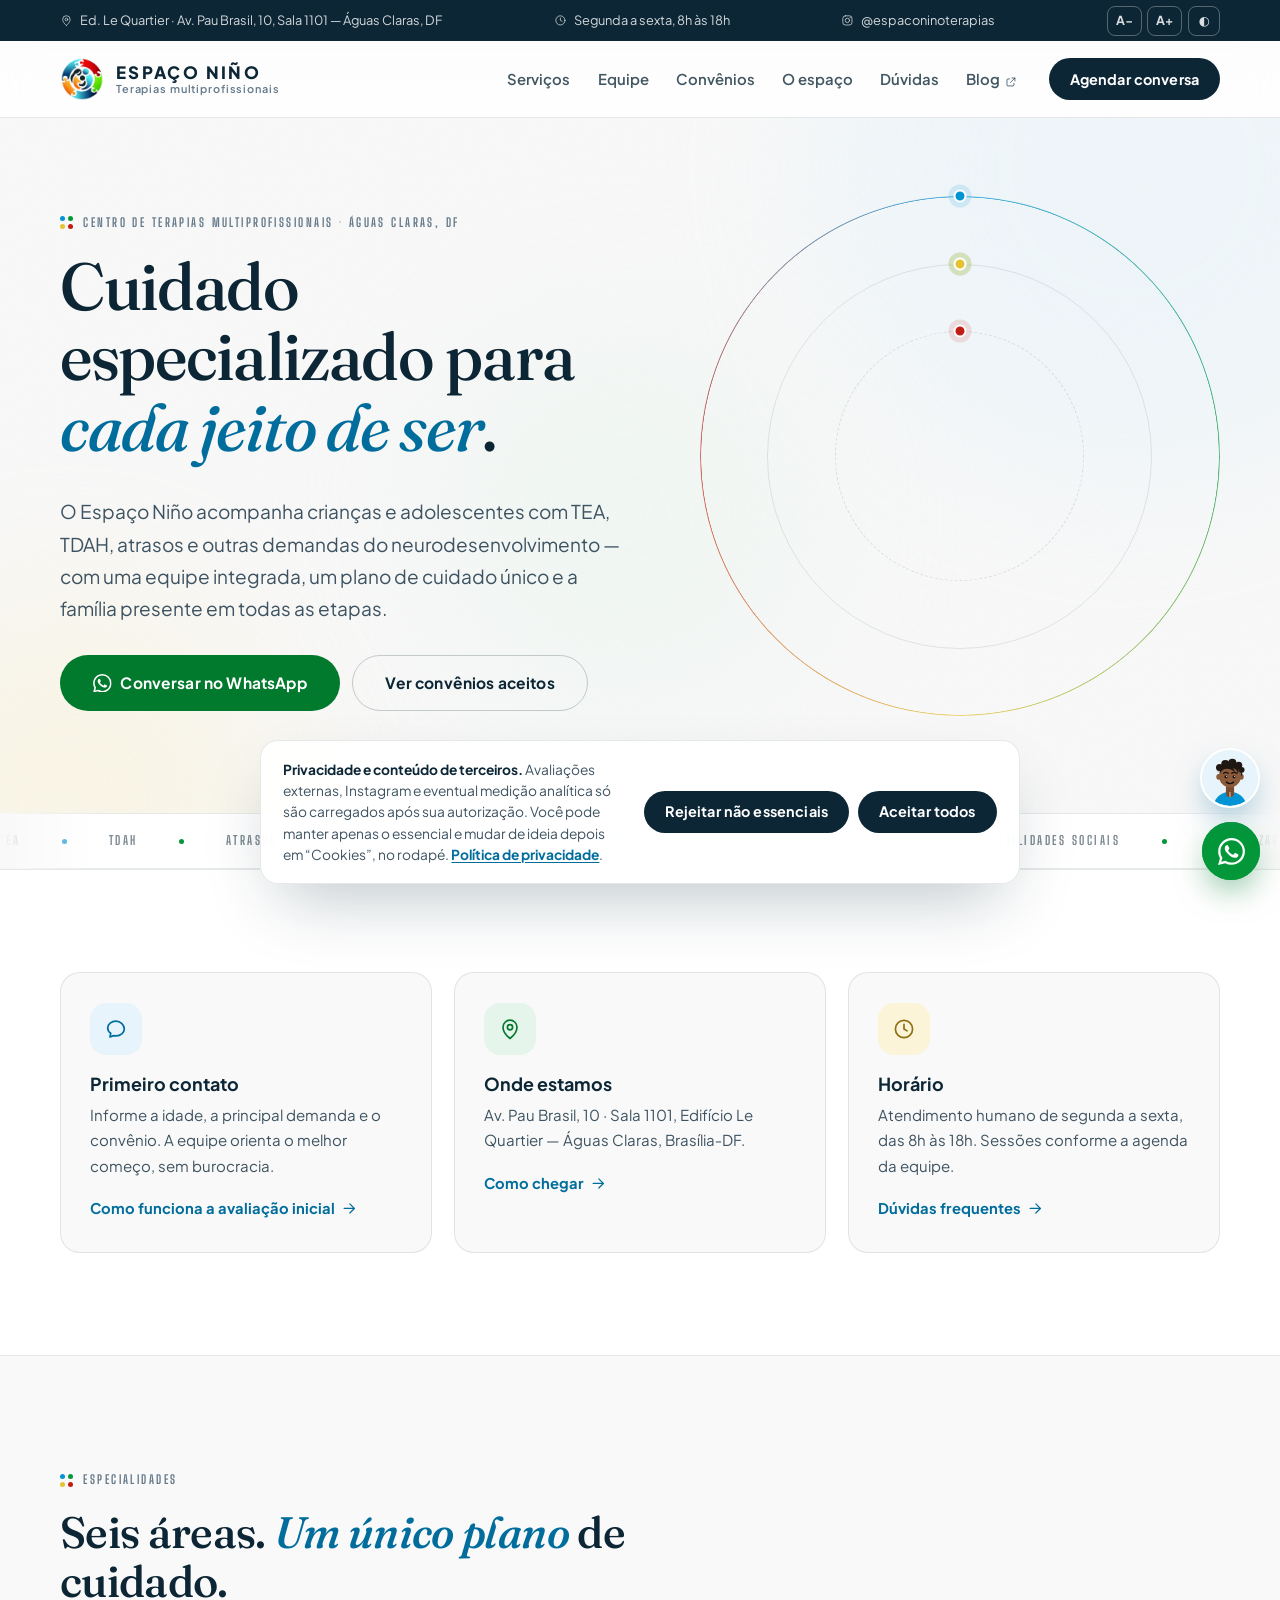
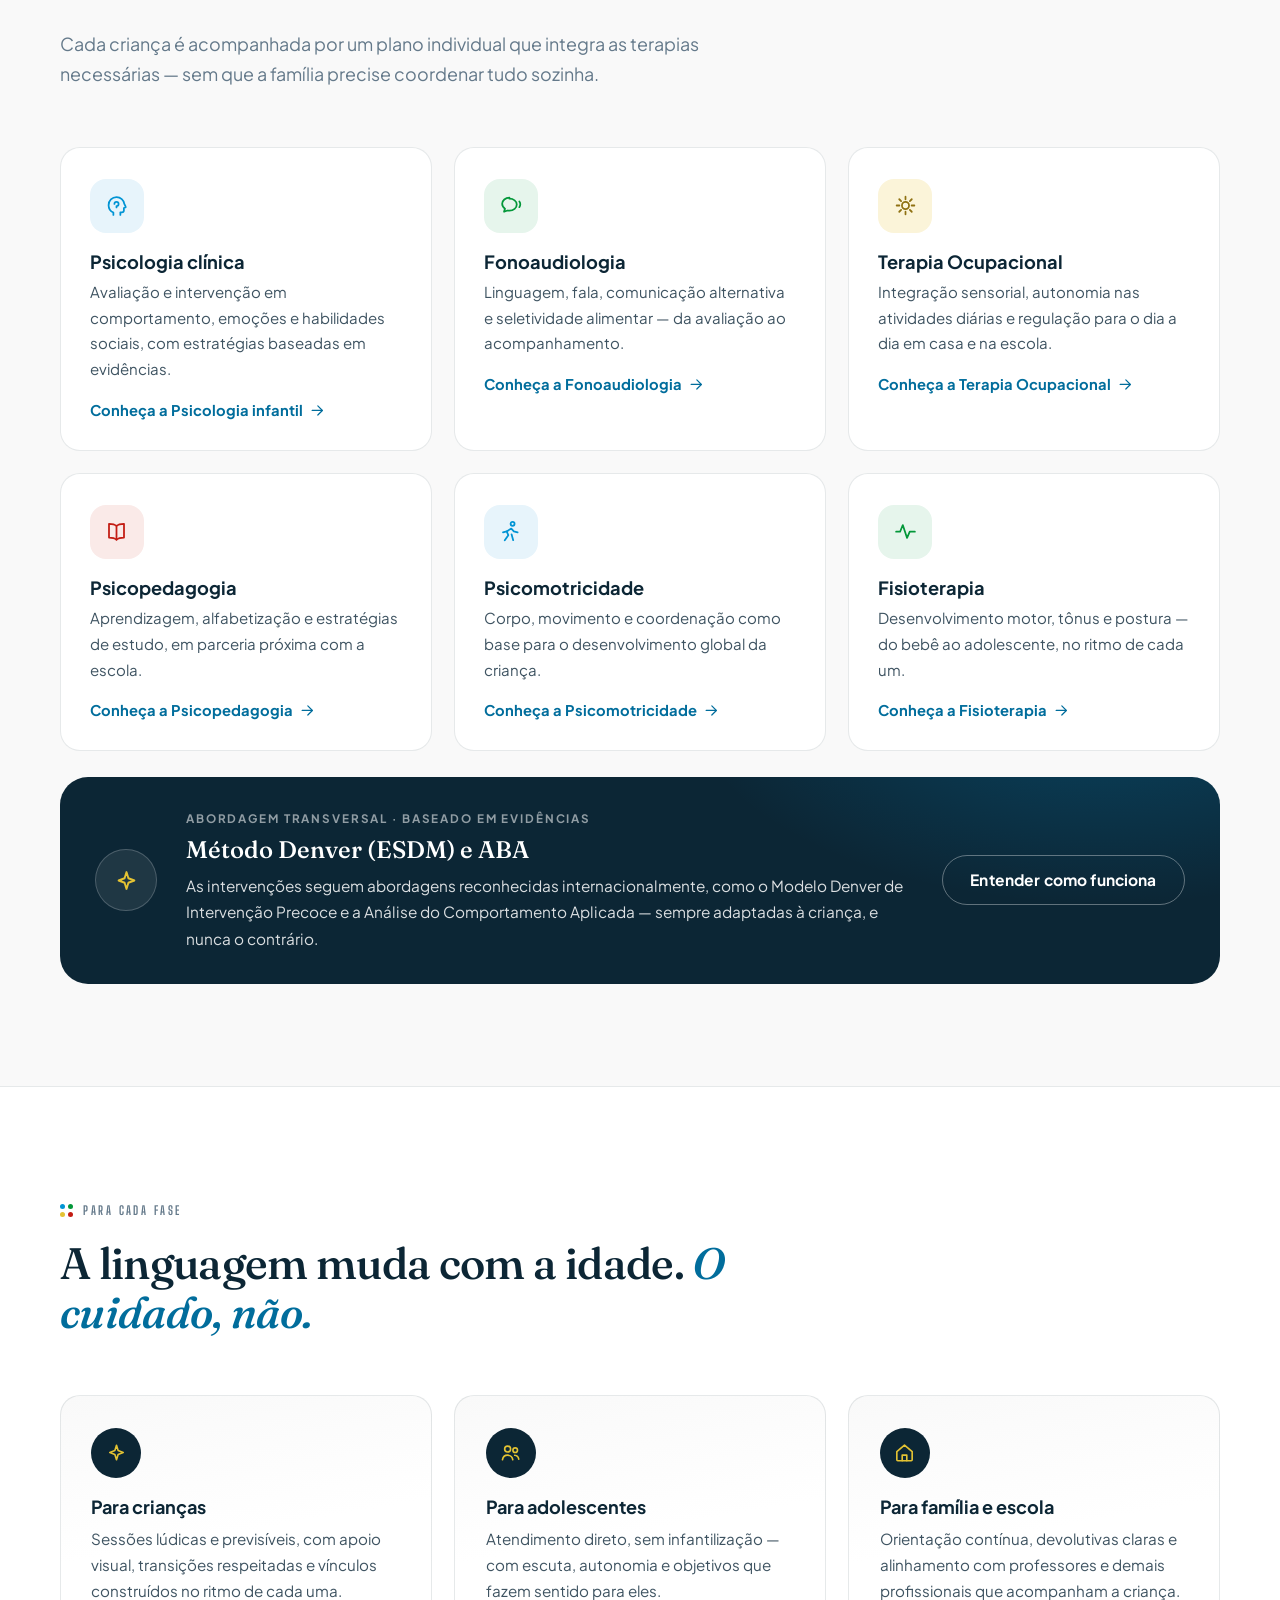
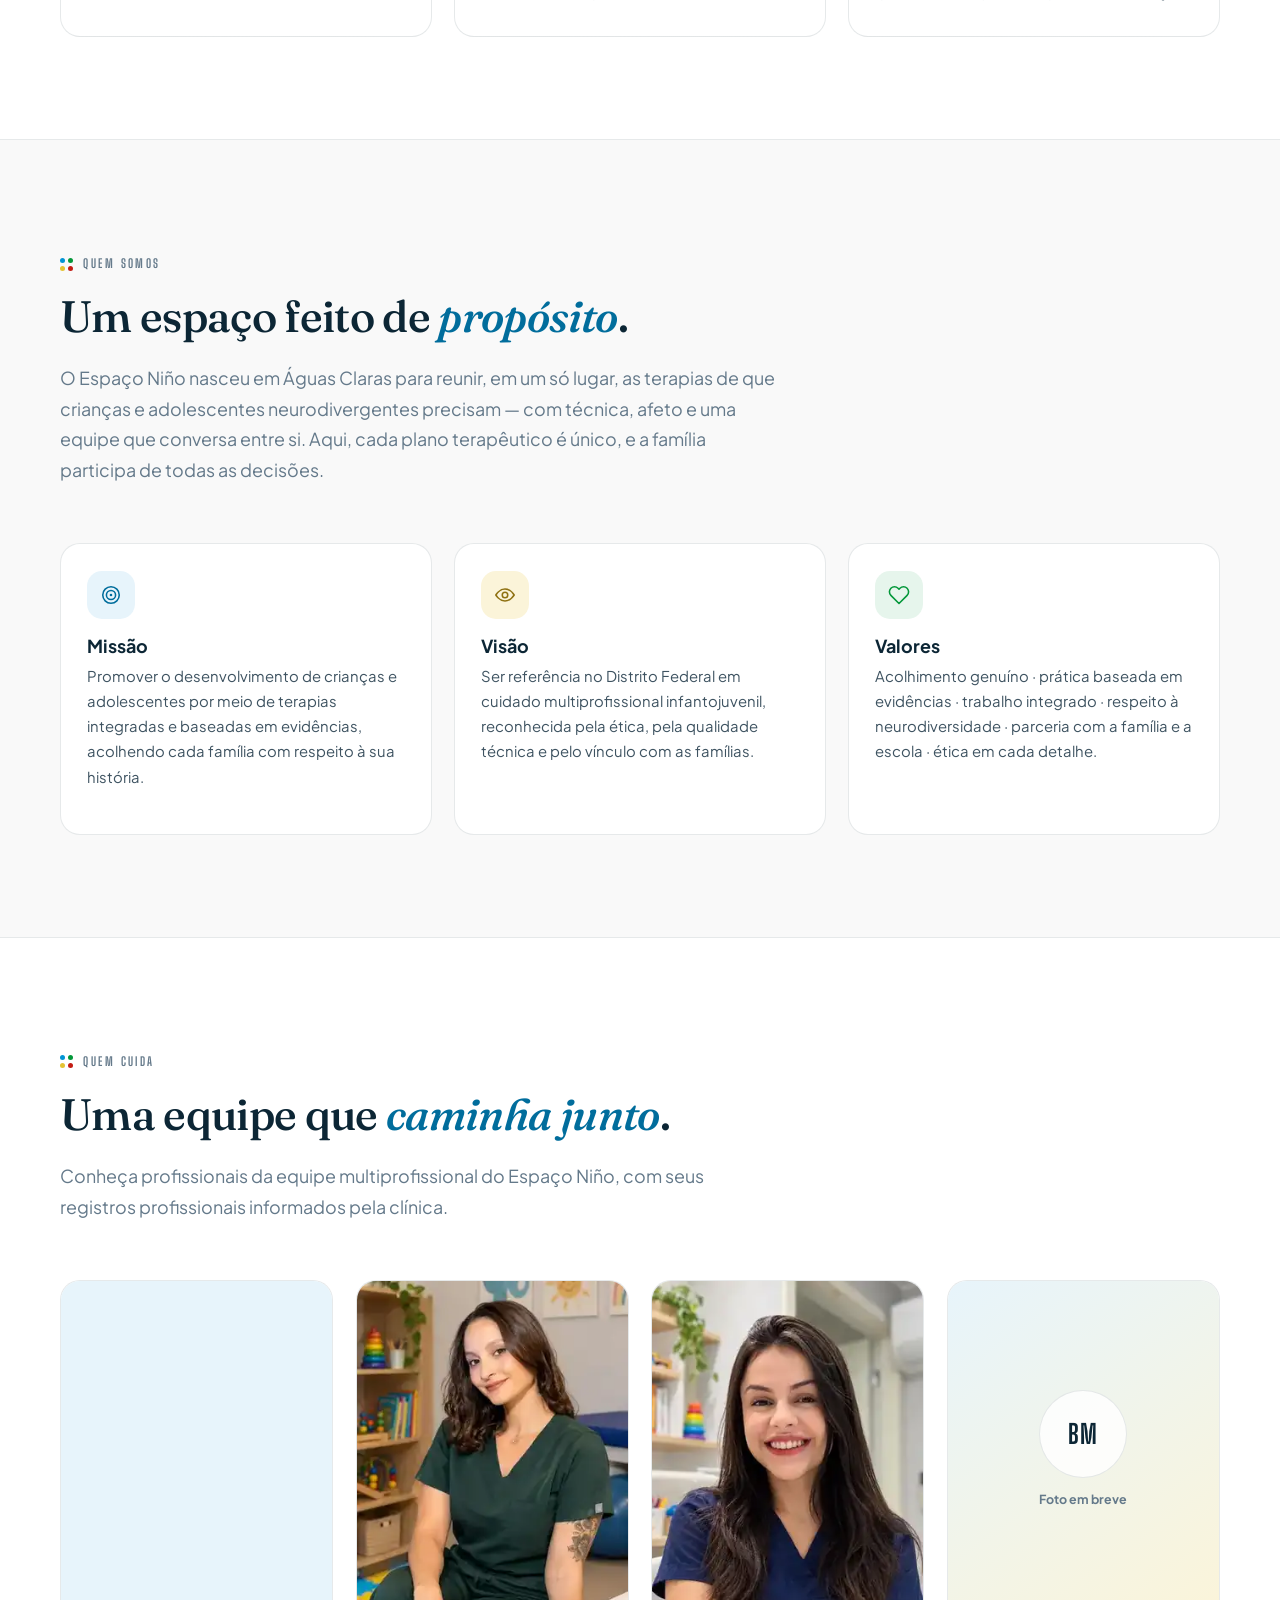
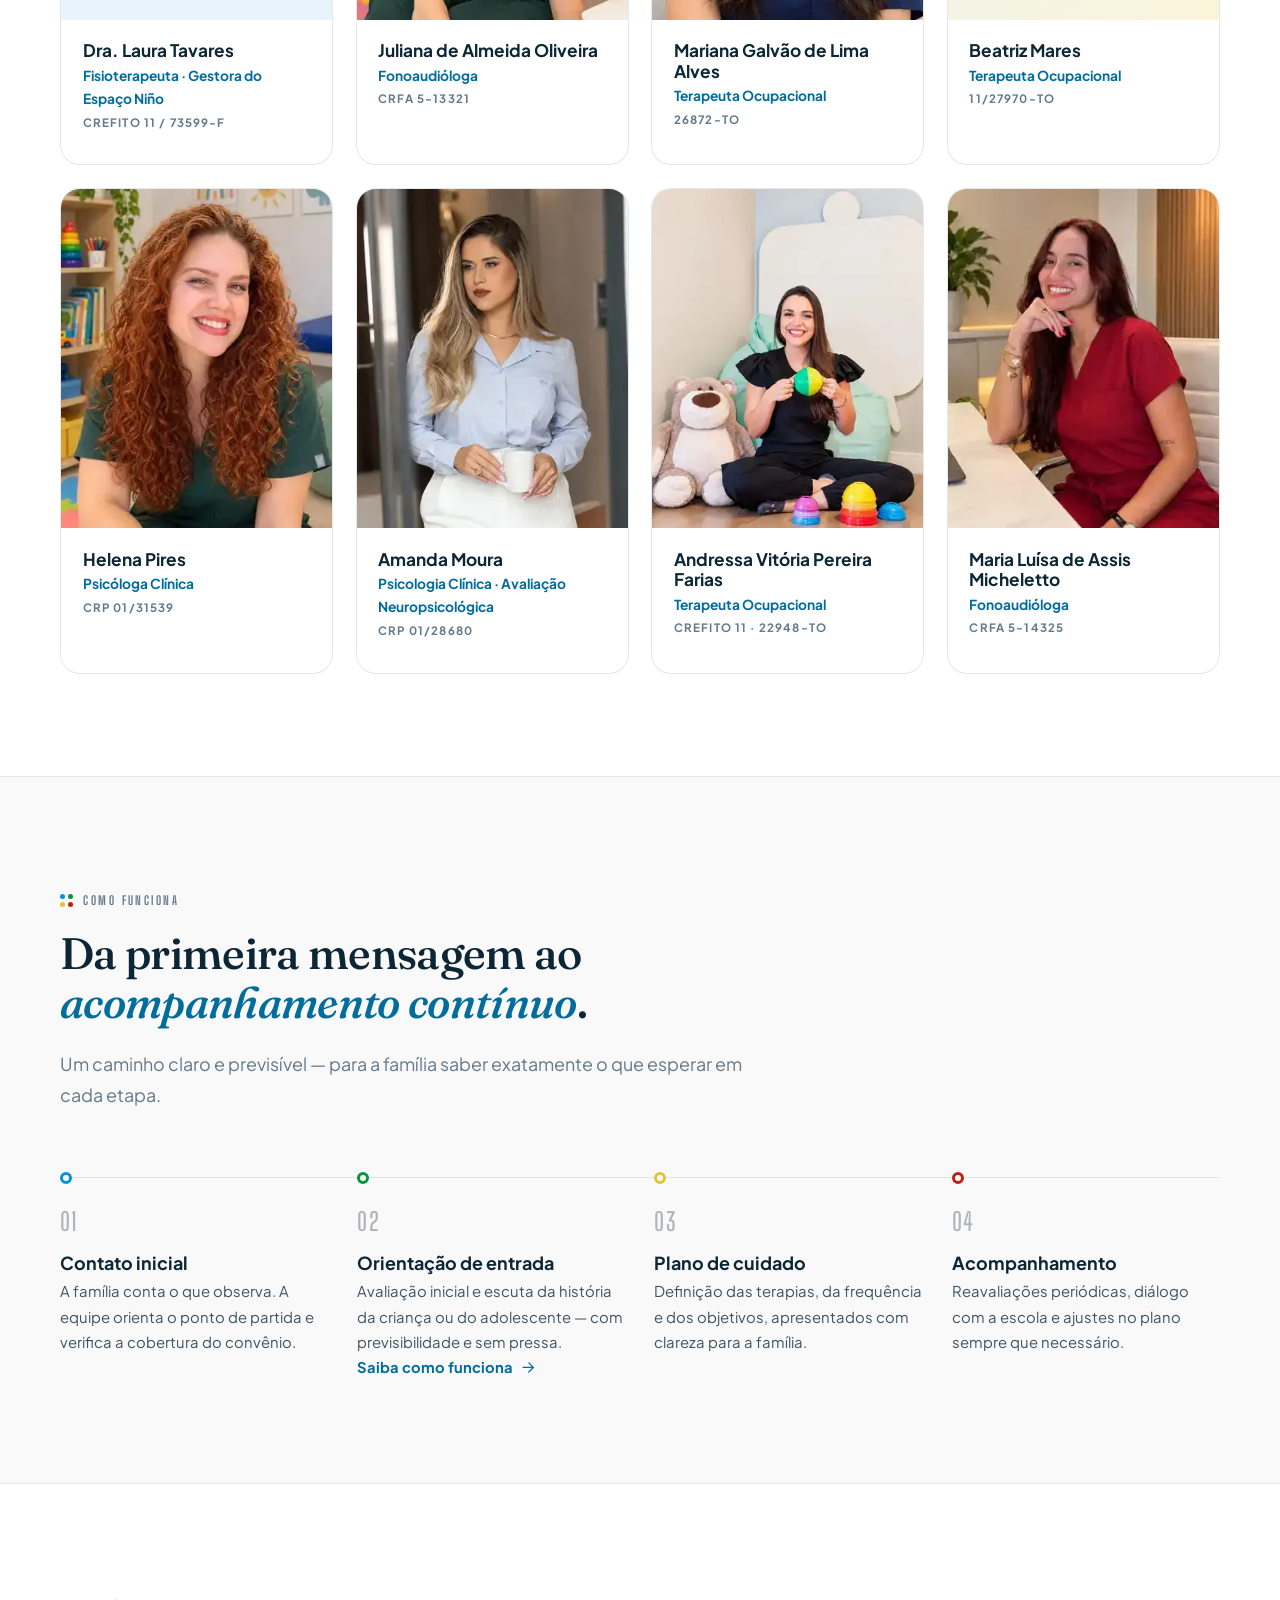
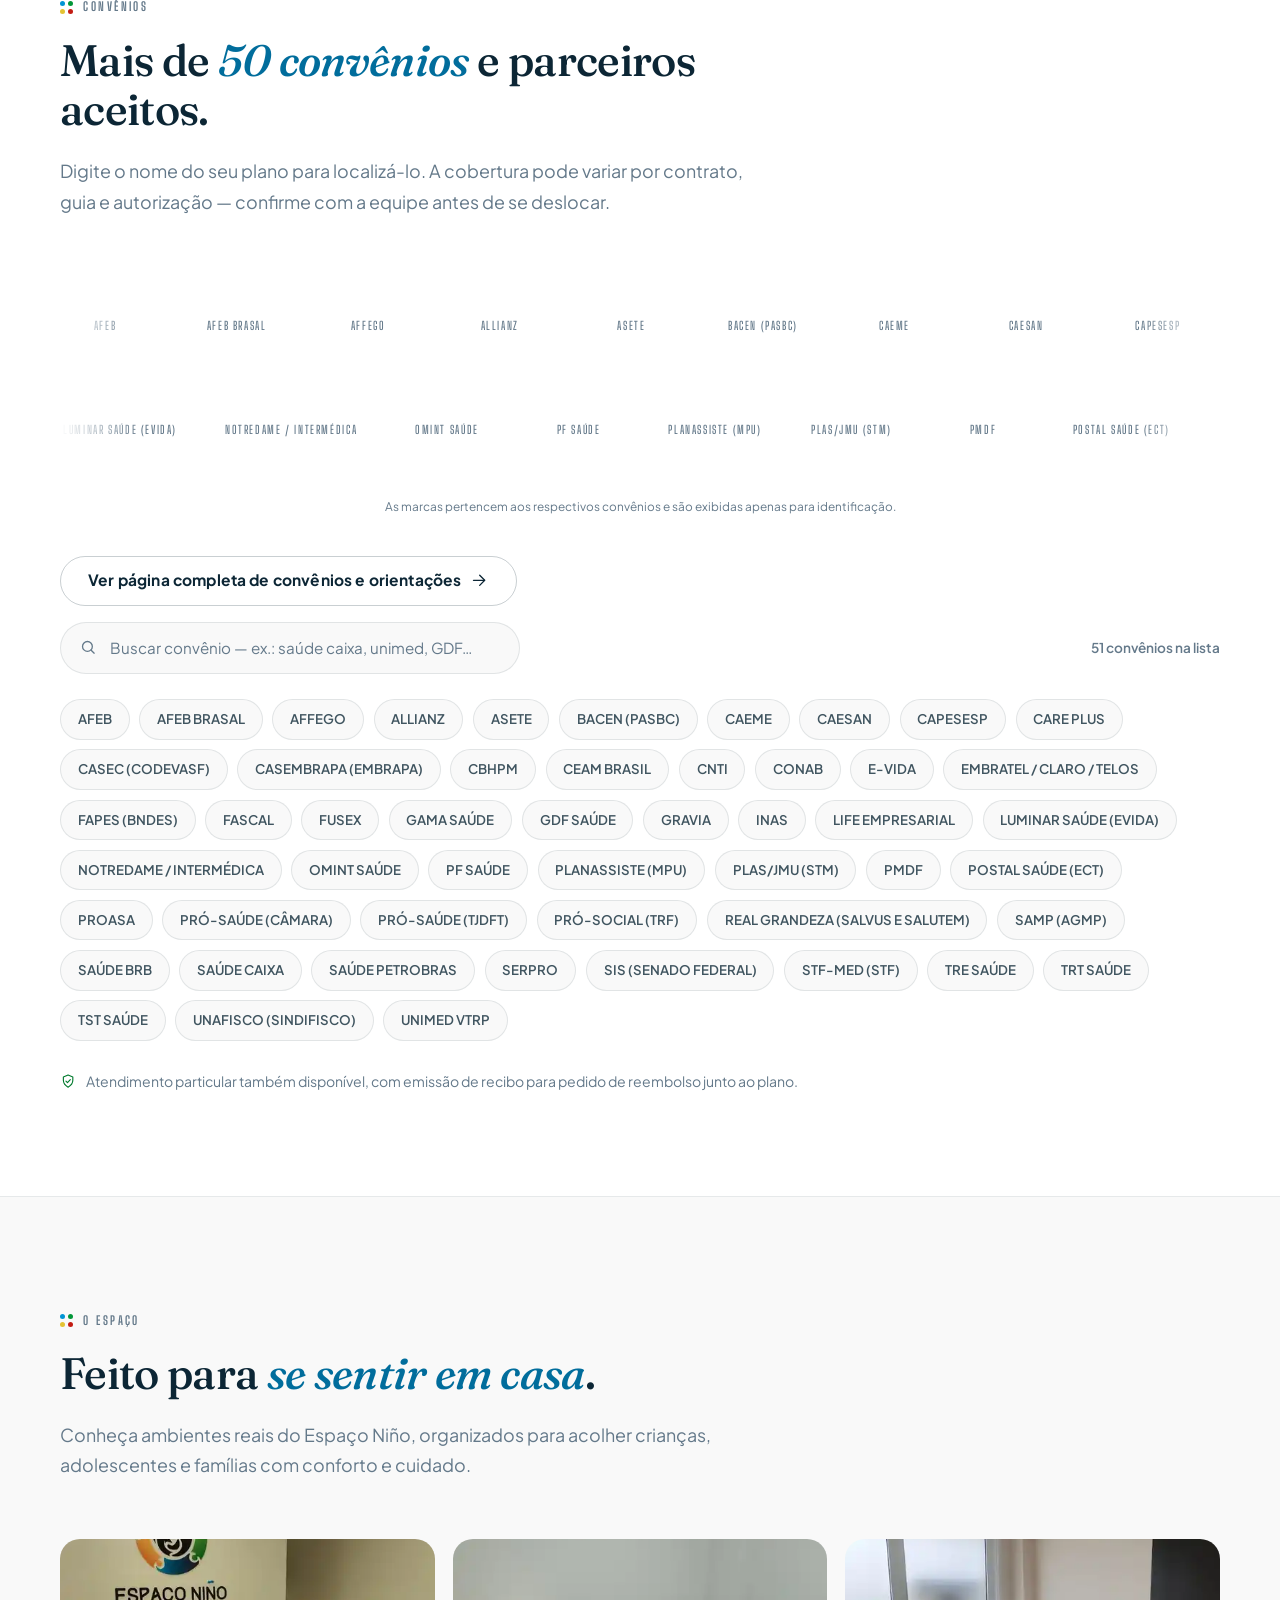
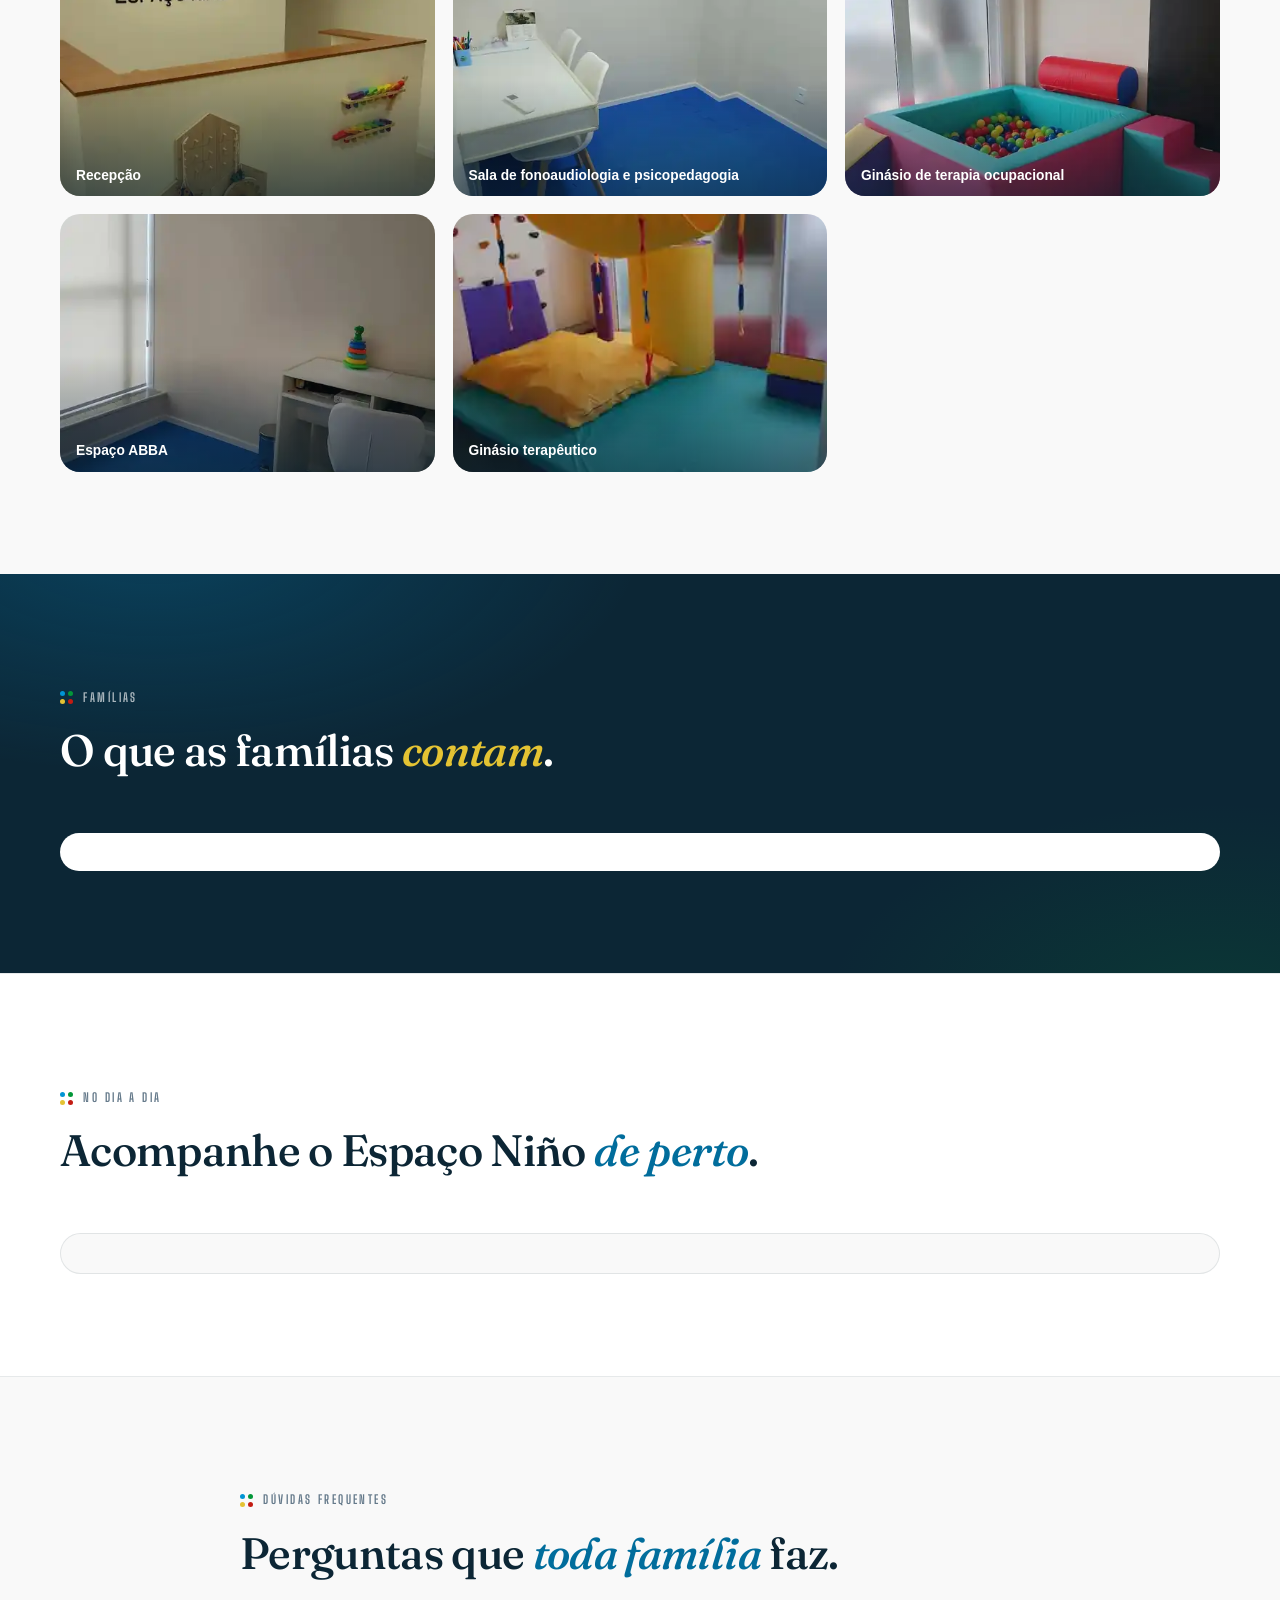
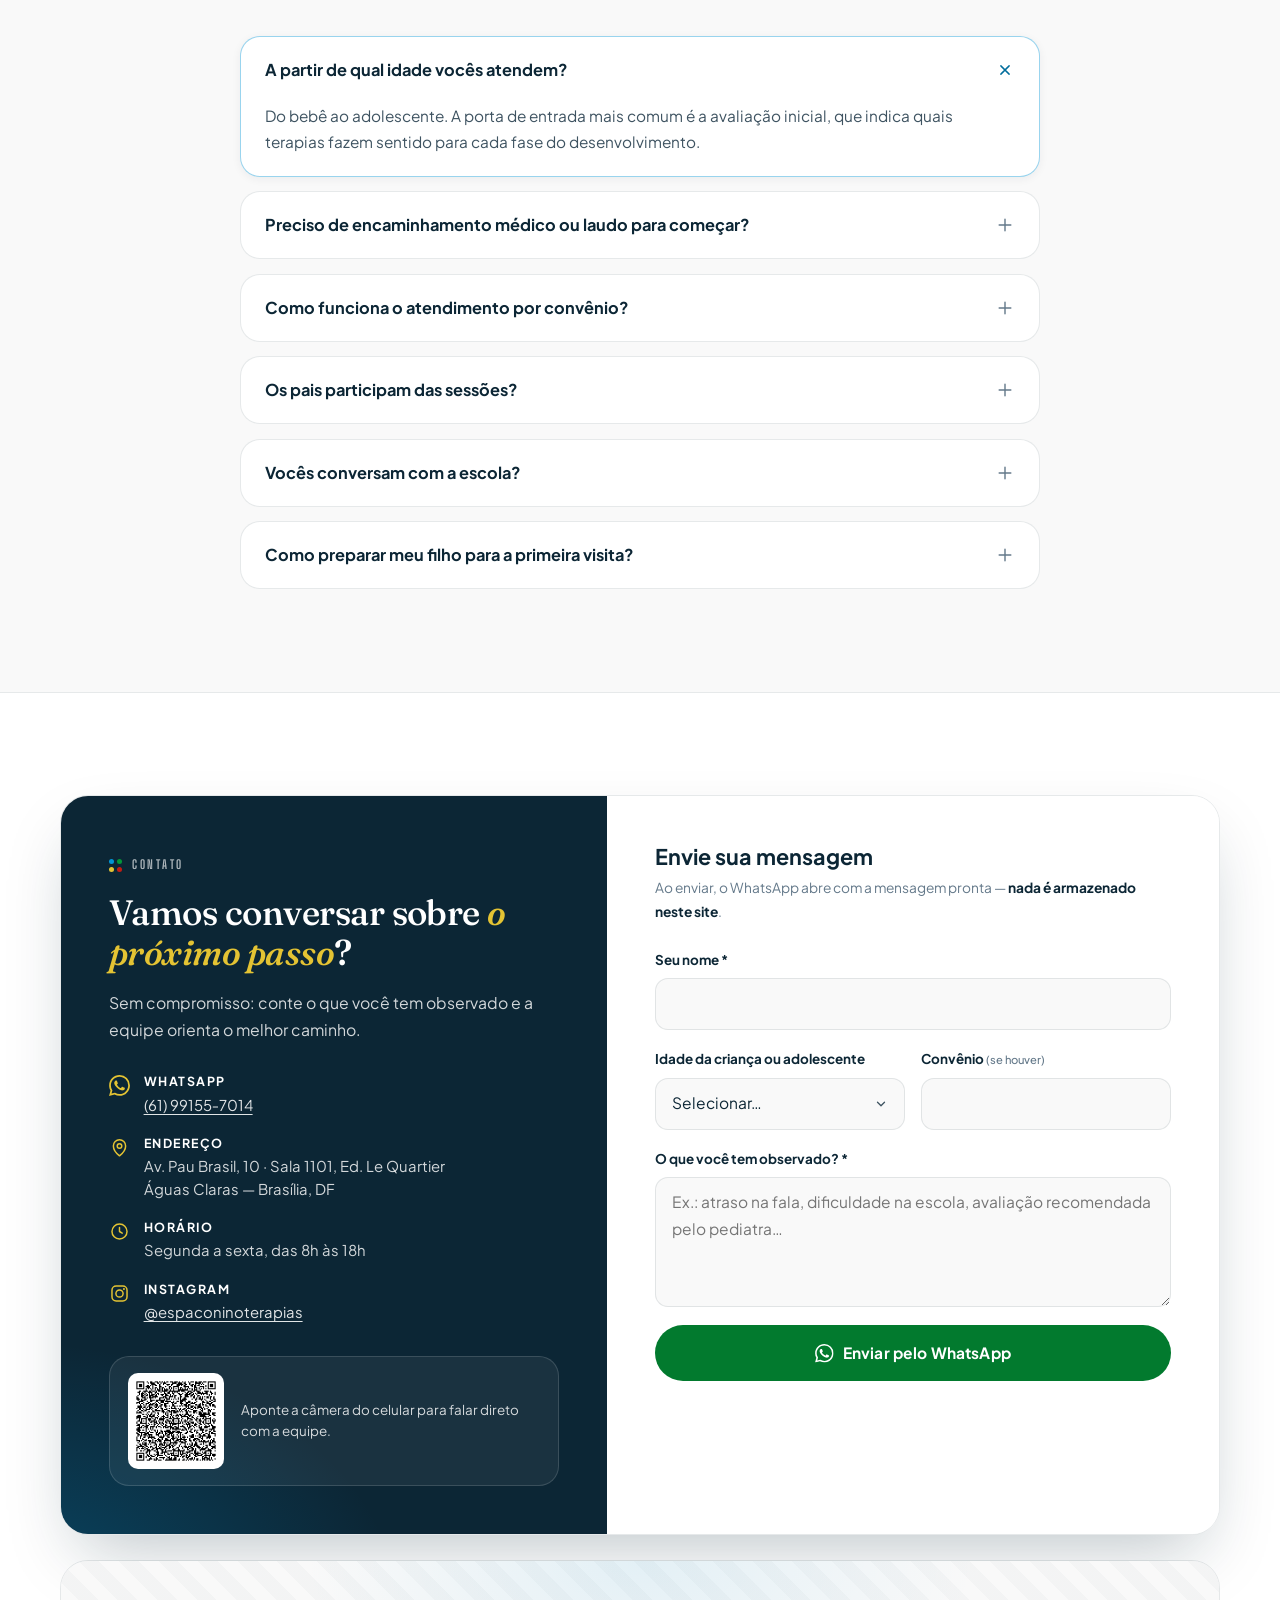
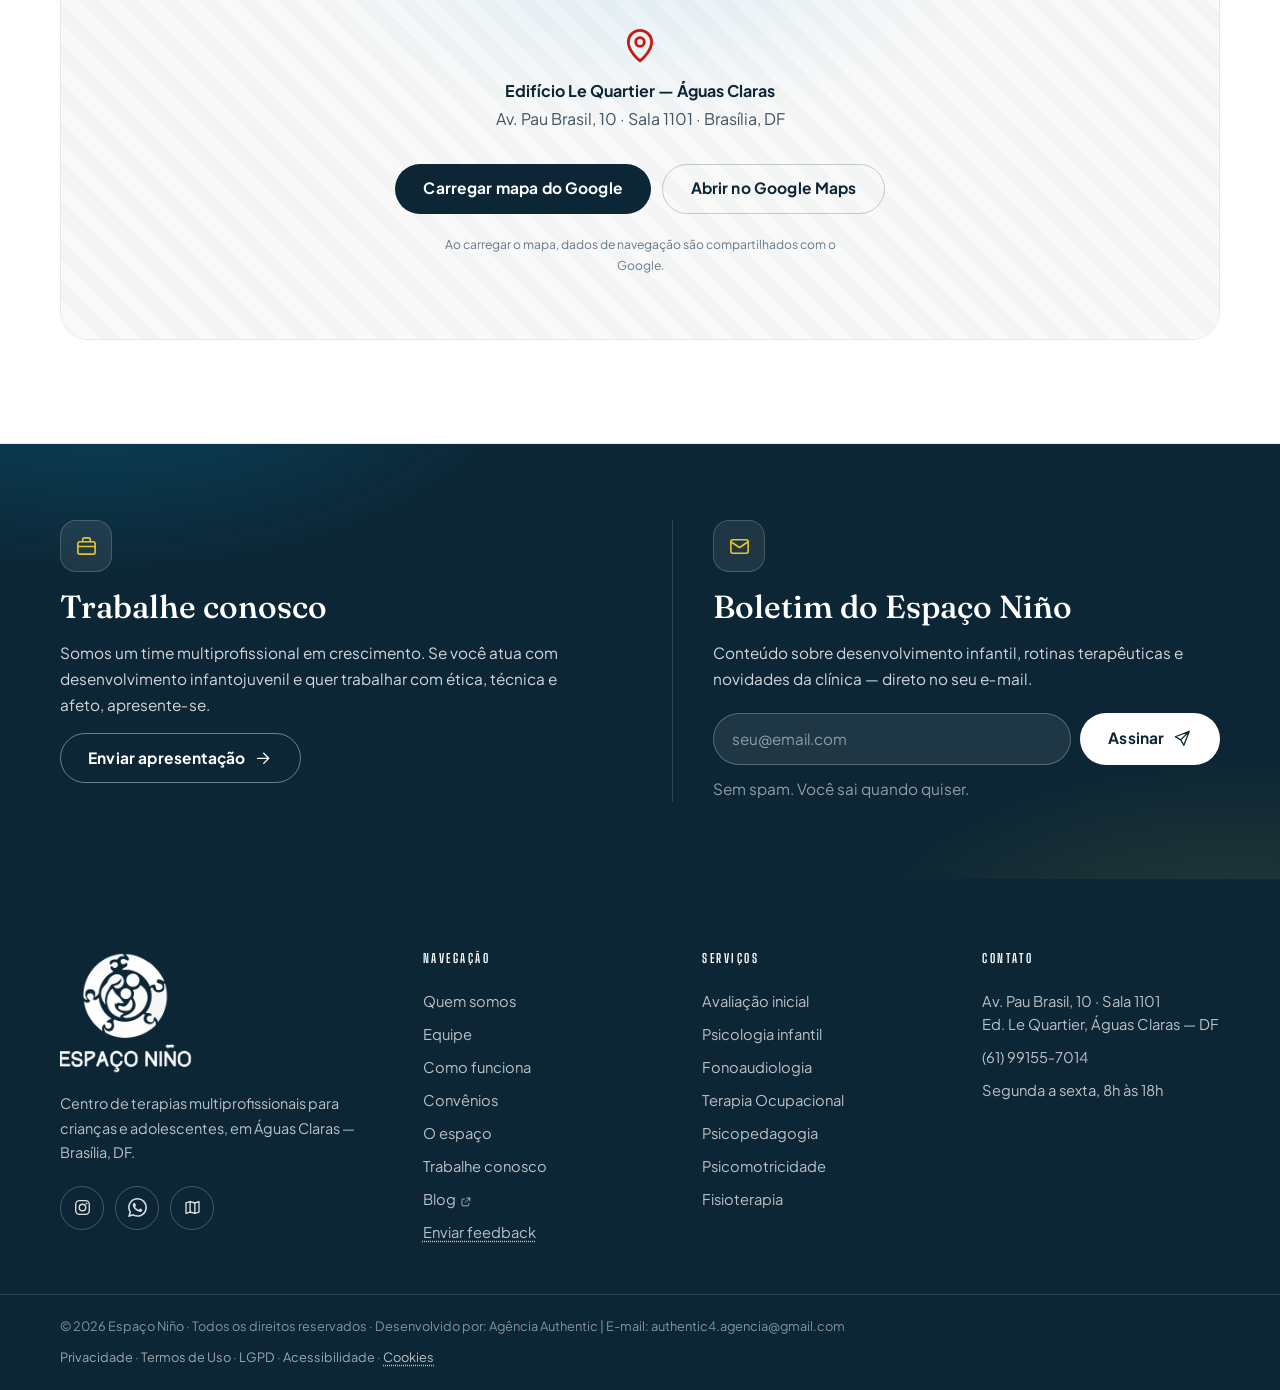
==== index.html @ c8adb68c "Add Laura Tavares and real Espaço Niño gallery photos" ====
<!DOCTYPE html>
<html lang="pt-BR" class="no-js">
<head>
  <meta charset="UTF-8">
  <meta name="viewport" content="width=device-width, initial-scale=1.0, viewport-fit=cover">
  <title>Espaço Niño · Terapias multiprofissionais para crianças e adolescentes — Águas Claras, DF</title>
  <meta name="description" content="Espaço Niño: terapias multiprofissionais para crianças e adolescentes com TEA, TDAH, atrasos e outras demandas do neurodesenvolvimento, em Águas Claras, Brasília. Mais de 50 convênios aceitos.">
  <meta name="robots" content="index,follow,max-image-preview:large,max-snippet:-1,max-video-preview:-1">
  <link rel="canonical" href="https://antonioordones.github.io/espaconino/">
  <meta name="theme-color" content="#0C2635">
  <meta name="referrer" content="strict-origin-when-cross-origin">
  <meta property="og:title" content="Espaço Niño · Centro de Terapias Multiprofissionais">
  <meta property="og:description" content="Cuidado especializado para crianças e adolescentes neurodivergentes, com equipe integrada e a família presente em todas as etapas. Águas Claras — Brasília, DF.">
  <meta property="og:type" content="website">
  <meta property="og:locale" content="pt_BR">
  <meta property="og:site_name" content="Espaço Niño">
  <meta property="og:url" content="https://antonioordones.github.io/espaconino/">
  <meta property="og:image" content="https://antonioordones.github.io/espaconino/assets/logo-espaco-nino.webp">
  <meta property="og:image:alt" content="Marca do Espaço Niño, centro de terapias multiprofissionais em Águas Claras, Brasília">
  <meta name="twitter:card" content="summary_large_image">
  <meta name="twitter:title" content="Espaço Niño · Terapias multiprofissionais em Águas Claras/Brasília">
  <meta name="twitter:description" content="Cuidado multiprofissional para crianças e adolescentes em Águas Claras/Brasília, com equipe integrada e participação da família.">
  <meta name="twitter:image" content="https://antonioordones.github.io/espaconino/assets/logo-espaco-nino.webp">
  <link rel="icon" href="assets/favicon.ico" sizes="48x48">
  <link rel="icon" type="image/png" sizes="32x32" href="assets/favicon-32.png">
  <link rel="icon" type="image/png" sizes="64x64" href="assets/favicon.png">
  <link rel="apple-touch-icon" href="assets/apple-touch-icon.png">

  <!-- Tipografia: Fraunces (display, premium) + Plus Jakarta Sans (texto/UI, próxima da Garet oficial) -->
  <link rel="preconnect" href="https://fonts.googleapis.com">
  <link rel="preconnect" href="https://fonts.gstatic.com" crossorigin>
  <link href="https://fonts.googleapis.com/css2?family=Fraunces:ital,opsz,wght@0,9..144,340..620;1,9..144,340..620&family=Plus+Jakarta+Sans:wght@400;500;600;700;800&family=Big+Shoulders+Display:wght@500;600;700&display=swap" rel="stylesheet">

  <link rel="stylesheet" href="css/main.css">
  <script type="application/ld+json">
{
  "@context": "https://schema.org",
  "@type": "MedicalClinic",
  "@id": "https://antonioordones.github.io/espaconino/#clinica",
  "name": "Espaço Niño",
  "url": "https://antonioordones.github.io/espaconino/",
  "image": "https://antonioordones.github.io/espaconino/assets/logo-espaco-nino.webp",
  "telephone": "+55 61 99155-7014",
  "description": "Centro de terapias multiprofissionais para crianças e adolescentes em Águas Claras, Brasília-DF.",
  "address": {
    "@type": "PostalAddress",
    "streetAddress": "Av. Pau Brasil, 10, Sala 1101, Edifício Le Quartier",
    "addressLocality": "Águas Claras",
    "addressRegion": "DF",
    "addressCountry": "BR"
  },
  "areaServed": "Águas Claras, Brasília, DF",
  "openingHoursSpecification": [
    {
      "@type": "OpeningHoursSpecification",
      "dayOfWeek": [
        "Monday",
        "Tuesday",
        "Wednesday",
        "Thursday",
        "Friday"
      ],
      "opens": "08:00",
      "closes": "18:00"
    }
  ],
  "sameAs": [
    "https://www.instagram.com/espaconinoterapias",
    "https://maps.app.goo.gl/S23awZM4eRqJVQJq6"
  ]
}
  </script>
</head>
<body>
<script>document.documentElement.classList.replace('no-js','js');</script>

<a class="skip-link" href="#conteudo">Ir para o conteúdo principal</a>

<!-- ══════════════════ SPRITE DE ÍCONES (SVG inline) ══════════════════ -->
<svg xmlns="http://www.w3.org/2000/svg" style="display:none" aria-hidden="true">
  <symbol id="i-pin" viewBox="0 0 24 24"><path d="M12 21.5S5 16 5 10.2A7 7 0 0 1 19 10.2C19 16 12 21.5 12 21.5Z"/><circle cx="12" cy="10.2" r="2.6"/></symbol>
  <symbol id="i-clock" viewBox="0 0 24 24"><circle cx="12" cy="12" r="8.6"/><path d="M12 7.4V12l3.1 1.9"/></symbol>
  <symbol id="i-chat" viewBox="0 0 24 24"><path d="M12 4.2c-4.6 0-8.3 3-8.3 6.8 0 2.1 1.2 4 3 5.3L6 20l3.7-1.4c.7.1 1.5.2 2.3.2 4.6 0 8.3-3 8.3-6.8S16.6 4.2 12 4.2Z"/></symbol>
  <symbol id="i-wa" viewBox="0 0 24 24"><path fill="currentColor" stroke="none" d="M17.472 14.382c-.297-.149-1.758-.867-2.03-.966-.273-.099-.471-.148-.67.15-.197.297-.767.966-.94 1.164-.173.199-.347.223-.644.075-.297-.15-1.255-.463-2.39-1.475-.883-.788-1.48-1.761-1.653-2.059-.173-.297-.018-.458.13-.606.134-.133.298-.347.446-.52.149-.174.198-.298.298-.497.099-.198.05-.371-.025-.52-.075-.149-.669-1.612-.916-2.207-.242-.579-.487-.5-.669-.51-.173-.008-.371-.01-.57-.01-.198 0-.52.074-.792.372-.272.297-1.04 1.016-1.04 2.479 0 1.462 1.065 2.875 1.213 3.074.149.198 2.096 3.2 5.077 4.487.709.306 1.262.489 1.694.625.712.227 1.36.195 1.871.118.571-.085 1.758-.719 2.006-1.413.248-.694.248-1.289.173-1.413-.074-.124-.272-.198-.57-.347m-5.421 7.403h-.004a9.87 9.87 0 0 1-5.031-1.378l-.361-.214-3.741.982.998-3.648-.235-.374a9.86 9.86 0 0 1-1.51-5.26c.001-5.45 4.436-9.884 9.888-9.884 2.64 0 5.122 1.03 6.988 2.898a9.825 9.825 0 0 1 2.893 6.994c-.003 5.45-4.437 9.884-9.885 9.884m8.413-18.297A11.815 11.815 0 0 0 12.05 0C5.495 0 .16 5.335.157 11.892c0 2.096.547 4.142 1.588 5.945L.057 24l6.305-1.654a11.882 11.882 0 0 0 5.683 1.448h.005c6.554 0 11.89-5.335 11.893-11.893a11.821 11.821 0 0 0-3.48-8.413Z"/></symbol>
  <symbol id="i-ig" viewBox="0 0 24 24"><rect x="3.4" y="3.4" width="17.2" height="17.2" rx="4.8"/><circle cx="12" cy="12" r="4.1"/><circle cx="17.1" cy="6.9" r="1.15" fill="currentColor" stroke="none"/></symbol>
  <symbol id="i-arrow" viewBox="0 0 24 24"><path d="M4.5 12h14"/><path d="M12.5 5.5 19 12l-6.5 6.5"/></symbol>
  <symbol id="i-check" viewBox="0 0 24 24"><path d="m4.5 12.6 4.7 4.7L19.5 6.8"/></symbol>
  <symbol id="i-search" viewBox="0 0 24 24"><circle cx="11" cy="11" r="6.4"/><path d="m19.8 19.8-3.9-3.9"/></symbol>
  <symbol id="i-star" viewBox="0 0 24 24"><path fill="currentColor" stroke="none" d="m12 2.8 2.8 5.8 6.3.8-4.6 4.4 1.2 6.2L12 17l-5.7 3 1.2-6.2L2.9 9.4l6.3-.8L12 2.8Z"/></symbol>
  <symbol id="i-close" viewBox="0 0 24 24"><path d="M6 6l12 12M18 6 6 18"/></symbol>
  <symbol id="i-plus" viewBox="0 0 24 24"><path d="M12 5v14M5 12h14"/></symbol>
  <symbol id="i-ext" viewBox="0 0 24 24"><path d="M14 4h6v6M20 4 11 13M9 6H6a2 2 0 0 0-2 2v10a2 2 0 0 0 2 2h10a2 2 0 0 0 2-2v-3"/></symbol>
  <symbol id="i-up" viewBox="0 0 24 24"><path d="m6 14 6-6 6 6"/></symbol>
  <symbol id="i-play" viewBox="0 0 24 24"><path d="M8 5v14l11-7z" fill="currentColor" stroke="none"/></symbol>
  <symbol id="i-mail" viewBox="0 0 24 24"><rect x="3" y="5" width="18" height="14" rx="2"/><path d="m3 7 9 6 9-6"/></symbol>
  <symbol id="i-briefcase" viewBox="0 0 24 24"><rect x="3" y="7" width="18" height="13" rx="2"/><path d="M8 7V5a2 2 0 0 1 2-2h4a2 2 0 0 1 2 2v2M3 12h18"/></symbol>
  <symbol id="i-in" viewBox="0 0 24 24"><rect x="3" y="3" width="18" height="18" rx="3"/><path d="M8 11v5M8 8v.01M12 16v-3a2 2 0 1 1 4 0v3"/></symbol>
  <symbol id="i-send" viewBox="0 0 24 24"><path d="M21 3 10 14M21 3l-7 18-4-7-7-4z"/></symbol>
  <symbol id="i-target" viewBox="0 0 24 24"><circle cx="12" cy="12" r="9"/><circle cx="12" cy="12" r="5"/><circle cx="12" cy="12" r="1.4" fill="currentColor" stroke="none"/></symbol>
  <symbol id="i-eye" viewBox="0 0 24 24"><path d="M2 12s3.8-6.5 10-6.5S22 12 22 12s-3.8 6.5-10 6.5S2 12 2 12z"/><circle cx="12" cy="12" r="3"/></symbol>
  <symbol id="i-heart" viewBox="0 0 24 24"><path d="M20.84 4.61a5.5 5.5 0 0 0-7.78 0L12 5.67l-1.06-1.06a5.5 5.5 0 0 0-7.78 7.78l1.06 1.06L12 21.23l7.78-7.78 1.06-1.06a5.5 5.5 0 0 0 0-7.78z"/></symbol>
  <!-- Avatar do Nino, assistente virtual -->
  <symbol id="nino-avatar" viewBox="0 0 96 96">
    <circle cx="48" cy="48" r="48" fill="var(--rio-tint,#E7F4FB)"/>
    <path d="M20 96c2-16 14-24 28-24s26 8 28 24z" fill="var(--rio,#0194D4)"/>
    <path d="M41 62h14v12c0 4-3 7-7 7s-7-3-7-7z" fill="#7C4A2D"/>
    <ellipse cx="48" cy="44" rx="19" ry="20" fill="#8A5A3B"/>
    <ellipse cx="28.5" cy="46" rx="4" ry="5" fill="#8A5A3B"/><ellipse cx="67.5" cy="46" rx="4" ry="5" fill="#8A5A3B"/>
    <path d="M27 42c-1-14 9-22 21-22s22 8 21 22l-2 4c.5-7-2-11-5-13 1 3 .6 6-1 8 0-5-3-9-8-10 2 2 3 4 3 7-3-4-8-6-13-6-6 0-10 3-12 8-1-3 0-6 1-8-4 2-5 7-5 8z" fill="#1E1712"/>
    <circle cx="30" cy="30" r="6" fill="#1E1712"/><circle cx="40" cy="24" r="7" fill="#1E1712"/><circle cx="52" cy="22" r="7" fill="#1E1712"/><circle cx="63" cy="26" r="6" fill="#1E1712"/><circle cx="68" cy="34" r="5" fill="#1E1712"/>
    <path d="M37 40c2-2 6-2 8 0M51 40c2-2 6-2 8 0" stroke="#1E1712" stroke-width="2.4" fill="none" stroke-linecap="round"/>
    <circle cx="41" cy="46" r="2.6" fill="#17110D"/><circle cx="55" cy="46" r="2.6" fill="#17110D"/>
    <circle cx="42" cy="45.2" r=".9" fill="#fff"/><circle cx="56" cy="45.2" r=".9" fill="#fff"/>
    <path d="M42 55c3.5 3.4 8.5 3.4 12 0" stroke="#17110D" stroke-width="2.6" fill="none" stroke-linecap="round"/>
    <path d="M48 73v7" stroke="rgba(255,255,255,.55)" stroke-width="2.2" stroke-linecap="round"/>
  </symbol>
  <symbol id="i-map" viewBox="0 0 24 24"><path d="M9 4.5 3.8 6.3v13.2L9 17.7l6 1.8 5.2-1.8V4.5L15 6.3l-6-1.8Z"/><path d="M9 4.5v13.2M15 6.3v13.2"/></symbol>
  <symbol id="i-mind" viewBox="0 0 24 24"><path d="M9 21v-2.3c-2.8-1.2-4.6-3.9-4.6-7C4.4 7.4 7.8 4 12 4c3.9 0 7.1 2.8 7.5 6.5l1.3 2.6c.2.3 0 .7-.3.8l-1.4.5v2.1c0 1.1-.9 2-2 2h-1.4V21"/><path d="M10 10.5c0-1.1.9-2 2-2s2 .9 2 2-.9 2-2 2v1.4"/></symbol>
  <symbol id="i-speech" viewBox="0 0 24 24"><path d="M11 4.5c-3.9 0-7 2.6-7 5.9 0 1.9 1 3.5 2.7 4.6L5.8 18l3.3-1.2c.6.1 1.2.2 1.9.2 3.9 0 7-2.6 7-5.9s-3.1-5.6-7-5.6Z"/><path d="M20.5 8.2c.6.8.9 1.7.9 2.7 0 1-.3 1.9-.9 2.7"/></symbol>
  <symbol id="i-sense" viewBox="0 0 24 24"><circle cx="12" cy="12" r="3.4"/><path d="M12 3.5v2.6M12 17.9v2.6M3.5 12h2.6M17.9 12h2.6M6 6l1.8 1.8M16.2 16.2 18 18M18 6l-1.8 1.8M7.8 16.2 6 18"/></symbol>
  <symbol id="i-book" viewBox="0 0 24 24"><path d="M12 6.7C10.5 5.2 8 4.6 4.8 4.6v13.2c3.2 0 5.7.6 7.2 2.1 1.5-1.5 4-2.1 7.2-2.1V4.6c-3.2 0-5.7.6-7.2 2.1Z"/><path d="M12 6.7v13.2"/></symbol>
  <symbol id="i-move" viewBox="0 0 24 24"><circle cx="14" cy="4.6" r="1.9"/><path d="m6.5 20.5 3.4-5-1.6-3.6 4.5-2.7 2.4 2.6 3.6 1.1"/><path d="m8.3 11.9-3.5.9M13 14.7l1.6 5.6"/></symbol>
  <symbol id="i-pulse" viewBox="0 0 24 24"><path d="M3 12.2h3.8l2.6-6.4 4.1 12.4 2.6-6h4.9"/></symbol>
  <symbol id="i-home" viewBox="0 0 24 24"><path d="m4 11 8-6.6L20 11v8.6a1 1 0 0 1-1 1H5a1 1 0 0 1-1-1V11Z"/><path d="M9.6 20.6v-5.8h4.8v5.8"/></symbol>
  <symbol id="i-users" viewBox="0 0 24 24"><circle cx="9" cy="8.4" r="3.1"/><path d="M3.6 19.6c.5-3 2.7-4.8 5.4-4.8s4.9 1.8 5.4 4.8"/><circle cx="16.9" cy="9.6" r="2.4"/><path d="M16.4 14.9c2.3.2 3.8 1.7 4.2 4"/></symbol>
  <symbol id="i-shield" viewBox="0 0 24 24"><path d="m12 3 7 2.9v5c0 4.9-3 8-7 10.1-4-2.1-7-5.2-7-10.1v-5L12 3Z"/><path d="m8.8 12 2.3 2.3 4.2-4.4"/></symbol>
  <symbol id="i-spark" viewBox="0 0 24 24"><path d="M12 4.5 13.7 10 19 12l-5.3 2-1.7 5.5L10.3 14 5 12l5.3-2L12 4.5Z"/></symbol>
</svg>

<!-- ══════════════════ FAIXA SUPERIOR ══════════════════ -->
<div class="topbar">
  <div class="container topbar__inner">
    <a class="topbar__item" href="https://maps.app.goo.gl/S23awZM4eRqJVQJq6" target="_blank" rel="noopener">
      <svg class="ic" aria-hidden="true"><use href="#i-pin"/></svg>
      <span>Ed. Le Quartier · Av. Pau Brasil, 10, Sala 1101 — Águas Claras, DF</span>
    </a>
    <span class="topbar__item topbar__hours">
      <svg class="ic" aria-hidden="true"><use href="#i-clock"/></svg>
      <span>Segunda a sexta, 8h às 18h</span>
    </span>
    <a class="topbar__item" href="https://www.instagram.com/espaconinoterapias" target="_blank" rel="noopener">
      <svg class="ic" aria-hidden="true"><use href="#i-ig"/></svg>
      <span>@espaconinoterapias</span>
    </a>
    <div class="a11y-bar" role="group" aria-label="Recursos de acessibilidade">
      <button type="button" id="a11y-menos" aria-label="Diminuir o tamanho do texto">A−</button>
      <button type="button" id="a11y-mais" aria-label="Aumentar o tamanho do texto">A+</button>
      <button type="button" id="a11y-contraste" aria-pressed="false" aria-label="Alternar alto contraste">◐</button>
    </div>
  </div>
</div>

<!-- ══════════════════ CABEÇALHO ══════════════════ -->
<header class="site-header" id="topo">
  <div class="container site-header__inner">
    <a class="brand" href="#topo" aria-label="Espaço Niño — voltar ao início">
      <img class="brand__icon" src="assets/marca-icone.webp" alt="" width="44" height="44">
      <span class="brand__text">
        <span class="brand__name">Espaço&nbsp;Niño</span>
        <span class="brand__tag">Terapias multiprofissionais</span>
      </span>
    </a>

    <nav class="site-nav" aria-label="Navegação principal">
      <ul>
        <li><a href="servicos/">Serviços</a></li>
        <li><a href="#equipe">Equipe</a></li>
        <li><a href="convenios/">Convênios</a></li>
        <li><a href="#galeria">O espaço</a></li>
        <li><a href="#duvidas">Dúvidas</a></li>
        <li><a href="https://espaconinoterapias.blogspot.com" target="_blank" rel="noopener">Blog <svg class="ic ic--ext" aria-hidden="true"><use href="#i-ext"/></svg></a></li><!-- TODO: confirmar URL do blog -->
      </ul>
    </nav>

    <a class="btn btn--primary btn--sm site-header__cta" href="https://wa.me/5561991557014?text=Ol%C3%A1!%20Gostaria%20de%20agendar%20uma%20conversa%20com%20a%20equipe%20do%20Espa%C3%A7o%20Ni%C3%B1o." target="_blank" rel="noopener">
      Agendar conversa
    </a>

    <button class="nav-toggle" type="button" aria-expanded="false" aria-controls="menu-mobile" aria-label="Abrir menu">
      <span class="nav-toggle__bar"></span>
      <span class="nav-toggle__bar"></span>
    </button>
  </div>

  <div class="mobile-menu" id="menu-mobile" hidden>
    <nav aria-label="Navegação principal (celular)">
      <ul>
        <li><a href="servicos/">Serviços</a></li>
        <li><a href="#quem-somos">Quem somos</a></li>
        <li><a href="#equipe">Equipe</a></li>
        <li><a href="#jornada">Como funciona</a></li>
        <li><a href="convenios/">Convênios</a></li>
        <li><a href="#galeria">O espaço</a></li>
        <li><a href="#duvidas">Dúvidas</a></li>
        <li><a href="#contato">Contato</a></li>
        <li><a href="https://espaconinoterapias.blogspot.com" target="_blank" rel="noopener">Blog <svg class="ic ic--ext" aria-hidden="true"><use href="#i-ext"/></svg></a></li>
      </ul>
      <a class="btn btn--wa btn--block" href="https://wa.me/5561991557014?text=Ol%C3%A1!%20Gostaria%20de%20agendar%20uma%20conversa%20com%20a%20equipe%20do%20Espa%C3%A7o%20Ni%C3%B1o." target="_blank" rel="noopener">
        <svg class="ic" aria-hidden="true"><use href="#i-wa"/></svg> Conversar no WhatsApp
      </a>
      <p class="mobile-menu__note">Ed. Le Quartier · Av. Pau Brasil, 10, Sala 1101<br>Águas Claras — Brasília, DF</p>
    </nav>
  </div>
</header>

<main id="conteudo">

  <!-- ══════════════════ HERO ══════════════════ -->
  <section class="hero" aria-labelledby="hero-titulo">
    <div class="hero__aurora" aria-hidden="true">
      <span class="aurora aurora--rio"></span>
      <span class="aurora aurora--sol"></span>
      <span class="aurora aurora--mata"></span>
    </div>

    <div class="container hero__grid">
      <div class="hero__copy">
        <p class="eyebrow reveal">
          <span class="eyebrow__dots" aria-hidden="true"><i></i><i></i><i></i><i></i></span>
          Centro de terapias multiprofissionais · Águas Claras, DF
        </p>
        <h1 class="hero__title reveal" id="hero-titulo" style="--d:1">
          Cuidado especializado para <em>cada jeito de ser</em>.
        </h1>
        <p class="lead reveal" style="--d:2">
          O Espaço Niño acompanha crianças e adolescentes com TEA, TDAH, atrasos e outras
          demandas do neurodesenvolvimento — com uma equipe integrada, um plano de cuidado
          único e a família presente em todas as etapas.
        </p>
        <div class="hero__actions reveal" style="--d:3">
          <a class="btn btn--wa btn--lg" href="https://wa.me/5561991557014?text=Ol%C3%A1!%20Gostaria%20de%20conversar%20sobre%20um%20atendimento%20no%20Espa%C3%A7o%20Ni%C3%B1o." target="_blank" rel="noopener">
            <svg class="ic" aria-hidden="true"><use href="#i-wa"/></svg>
            Conversar no WhatsApp
          </a>
          <a class="btn btn--ghost btn--lg" href="convenios/">Ver convênios aceitos</a>
        </div>
      </div>

      <!-- Assinatura visual: órbita inspirada na geometria circular da marca -->
      <div class="hero__visual reveal" style="--d:2">
        <div class="orbit" aria-hidden="true">
          <span class="orbit__ring orbit__ring--1"></span>
          <span class="orbit__ring orbit__ring--2"></span>
          <span class="orbit__ring orbit__ring--3"></span>
          <span class="orbit__spin orbit__spin--a"><i class="orbit__dot orbit__dot--rio"></i></span>
          <span class="orbit__spin orbit__spin--b"><i class="orbit__dot orbit__dot--mata"></i></span>
          <span class="orbit__spin orbit__spin--c"><i class="orbit__dot orbit__dot--sol"></i></span>
          <span class="orbit__spin orbit__spin--d"><i class="orbit__dot orbit__dot--coral"></i></span>
        </div>

      </div>
    </div>
  </section>

  <!-- ══════════════════ FAIXA DE ATUAÇÃO (marquee) ══════════════════ -->
  <div class="marquee" aria-hidden="true">
    <div class="marquee__track">
      <span>TEA</span><i></i><span>TDAH</span><i></i><span>Atrasos no desenvolvimento</span><i></i>
      <span>Linguagem e comunicação</span><i></i><span>Integração sensorial</span><i></i>
      <span>Habilidades sociais</span><i></i><span>Aprendizagem escolar</span><i></i>
      <span>Desenvolvimento motor</span><i></i><span>Seletividade alimentar</span><i></i>
      <span>Regulação emocional</span><i></i>
    </div>
    <div class="marquee__track" aria-hidden="true">
      <span>TEA</span><i></i><span>TDAH</span><i></i><span>Atrasos no desenvolvimento</span><i></i>
      <span>Linguagem e comunicação</span><i></i><span>Integração sensorial</span><i></i>
      <span>Habilidades sociais</span><i></i><span>Aprendizagem escolar</span><i></i>
      <span>Desenvolvimento motor</span><i></i><span>Seletividade alimentar</span><i></i>
      <span>Regulação emocional</span><i></i>
    </div>
  </div>

  <!-- ══════════════════ ESSENCIAIS PARA O PRIMEIRO CONTATO ══════════════════ -->
  <section class="section section--white essentials" aria-labelledby="essenciais-titulo">
    <div class="container">
      <h2 class="visually-hidden" id="essenciais-titulo">Informações essenciais para o primeiro contato</h2>
      <div class="essentials__grid">
        <article class="ess-card reveal">
          <span class="ess-card__icon ess-card__icon--rio"><svg class="ic" aria-hidden="true"><use href="#i-chat"/></svg></span>
          <h3>Primeiro contato</h3>
          <p>Informe a idade, a principal demanda e o convênio. A equipe orienta o melhor começo, sem burocracia.</p>
          <a class="textlink" href="servicos/avaliacao-inicial/">Como funciona a avaliação inicial <svg class="ic" aria-hidden="true"><use href="#i-arrow"/></svg></a>
        </article>
        <article class="ess-card reveal" style="--d:1">
          <span class="ess-card__icon ess-card__icon--mata"><svg class="ic" aria-hidden="true"><use href="#i-pin"/></svg></span>
          <h3>Onde estamos</h3>
          <p>Av. Pau Brasil, 10 · Sala 1101, Edifício Le Quartier — Águas Claras, Brasília‑DF.</p>
          <a class="textlink" href="https://maps.app.goo.gl/S23awZM4eRqJVQJq6" target="_blank" rel="noopener">Como chegar <svg class="ic" aria-hidden="true"><use href="#i-arrow"/></svg></a>
        </article>
        <article class="ess-card reveal" style="--d:2">
          <span class="ess-card__icon ess-card__icon--sol"><svg class="ic" aria-hidden="true"><use href="#i-clock"/></svg></span>
          <h3>Horário</h3>
          <p>Atendimento humano de segunda a sexta, das 8h às 18h. Sessões conforme a agenda da equipe.</p>
          <a class="textlink" href="#duvidas">Dúvidas frequentes <svg class="ic" aria-hidden="true"><use href="#i-arrow"/></svg></a>
        </article>
      </div>
    </div>
  </section>

  <!-- ══════════════════ ESPECIALIDADES ══════════════════ -->
  <section class="section specialties" id="especialidades" aria-labelledby="esp-titulo">
    <div class="container">
      <header class="section__head reveal">
        <p class="eyebrow"><span class="eyebrow__dots" aria-hidden="true"><i></i><i></i><i></i><i></i></span> Especialidades</p>
        <h2 class="section__title" id="esp-titulo">Seis áreas. <em>Um único plano</em> de cuidado.</h2>
        <p class="section__lead">
          Cada criança é acompanhada por um plano individual que integra as terapias necessárias —
          sem que a família precise coordenar tudo sozinha.
        </p>
      </header>

      <div class="specialties__grid">
        <article class="spec-card reveal" style="--ac:var(--rio); --ac-tint:var(--rio-tint)">
          <span class="spec-card__icon"><svg class="ic" aria-hidden="true"><use href="#i-mind"/></svg></span>
          <h3>Psicologia clínica</h3>
          <p>Avaliação e intervenção em comportamento, emoções e habilidades sociais, com estratégias baseadas em evidências.</p>
          <a class="textlink spec-card__link" href="servicos/psicologia-infantil/">Conheça a Psicologia infantil <svg class="ic" aria-hidden="true"><use href="#i-arrow"/></svg></a>
        </article>
        <article class="spec-card reveal" style="--ac:var(--mata); --ac-tint:var(--mata-tint); --d:1">
          <span class="spec-card__icon"><svg class="ic" aria-hidden="true"><use href="#i-speech"/></svg></span>
          <h3>Fonoaudiologia</h3>
          <p>Linguagem, fala, comunicação alternativa e seletividade alimentar — da avaliação ao acompanhamento.</p>
          <a class="textlink spec-card__link" href="servicos/fonoaudiologia/">Conheça a Fonoaudiologia <svg class="ic" aria-hidden="true"><use href="#i-arrow"/></svg></a>
        </article>
        <article class="spec-card reveal" style="--ac:var(--sol-deep); --ac-tint:var(--sol-tint); --d:2">
          <span class="spec-card__icon"><svg class="ic" aria-hidden="true"><use href="#i-sense"/></svg></span>
          <h3>Terapia Ocupacional</h3>
          <p>Integração sensorial, autonomia nas atividades diárias e regulação para o dia a dia em casa e na escola.</p>
          <a class="textlink spec-card__link" href="servicos/terapia-ocupacional/">Conheça a Terapia Ocupacional <svg class="ic" aria-hidden="true"><use href="#i-arrow"/></svg></a>
        </article>
        <article class="spec-card reveal" style="--ac:var(--coral); --ac-tint:var(--coral-tint)">
          <span class="spec-card__icon"><svg class="ic" aria-hidden="true"><use href="#i-book"/></svg></span>
          <h3>Psicopedagogia</h3>
          <p>Aprendizagem, alfabetização e estratégias de estudo, em parceria próxima com a escola.</p>
          <a class="textlink spec-card__link" href="servicos/psicopedagogia/">Conheça a Psicopedagogia <svg class="ic" aria-hidden="true"><use href="#i-arrow"/></svg></a>
        </article>
        <article class="spec-card reveal" style="--ac:var(--rio); --ac-tint:var(--rio-tint); --d:1">
          <span class="spec-card__icon"><svg class="ic" aria-hidden="true"><use href="#i-move"/></svg></span>
          <h3>Psicomotricidade</h3>
          <p>Corpo, movimento e coordenação como base para o desenvolvimento global da criança.</p>
          <a class="textlink spec-card__link" href="servicos/psicomotricidade/">Conheça a Psicomotricidade <svg class="ic" aria-hidden="true"><use href="#i-arrow"/></svg></a>
        </article>
        <article class="spec-card reveal" style="--ac:var(--mata); --ac-tint:var(--mata-tint); --d:2">
          <span class="spec-card__icon"><svg class="ic" aria-hidden="true"><use href="#i-pulse"/></svg></span>
          <h3>Fisioterapia</h3>
          <p>Desenvolvimento motor, tônus e postura — do bebê ao adolescente, no ritmo de cada um.</p>
          <a class="textlink spec-card__link" href="servicos/fisioterapia/">Conheça a Fisioterapia <svg class="ic" aria-hidden="true"><use href="#i-arrow"/></svg></a>
        </article>
      </div>

      <aside class="method reveal" aria-label="Abordagens utilizadas">
        <div class="method__badge" aria-hidden="true"><svg class="ic"><use href="#i-spark"/></svg></div>
        <div class="method__body">
          <p class="method__kicker">Abordagem transversal · Baseado em evidências</p>
          <h3>Método Denver (ESDM) e ABA</h3>
          <p>
            As intervenções seguem abordagens reconhecidas internacionalmente, como o Modelo Denver
            de Intervenção Precoce e a Análise do Comportamento Aplicada — sempre adaptadas à criança,
            e nunca o contrário.
          </p>
        </div>
        <a class="btn btn--ghost method__cta" href="https://wa.me/5561991557014?text=Ol%C3%A1!%20Gostaria%20de%20entender%20como%20funcionam%20as%20abordagens%20Denver%20e%20ABA%20no%20Espa%C3%A7o%20Ni%C3%B1o." target="_blank" rel="noopener">Entender como funciona</a>
      </aside>
    </div>
  </section>

  <!-- ══════════════════ IDADES E LINGUAGEM ══════════════════ -->
  <section class="section section--white ages" aria-labelledby="idades-titulo">
    <div class="container">
      <header class="section__head reveal">
        <p class="eyebrow"><span class="eyebrow__dots" aria-hidden="true"><i></i><i></i><i></i><i></i></span> Para cada fase</p>
        <h2 class="section__title" id="idades-titulo">A linguagem muda com a idade. <em>O cuidado, não.</em></h2>
      </header>
      <div class="ages__grid">
        <article class="age-card reveal">
          <span class="age-card__icon"><svg class="ic" aria-hidden="true"><use href="#i-spark"/></svg></span>
          <h3>Para crianças</h3>
          <p>Sessões lúdicas e previsíveis, com apoio visual, transições respeitadas e vínculos construídos no ritmo de cada uma.</p>
        </article>
        <article class="age-card reveal" style="--d:1">
          <span class="age-card__icon"><svg class="ic" aria-hidden="true"><use href="#i-users"/></svg></span>
          <h3>Para adolescentes</h3>
          <p>Atendimento direto, sem infantilização — com escuta, autonomia e objetivos que fazem sentido para eles.</p>
        </article>
        <article class="age-card reveal" style="--d:2">
          <span class="age-card__icon"><svg class="ic" aria-hidden="true"><use href="#i-home"/></svg></span>
          <h3>Para família e escola</h3>
          <p>Orientação contínua, devolutivas claras e alinhamento com professores e demais profissionais que acompanham a criança.</p>
        </article>
      </div>
    </div>
  </section>

  <!-- ══════════════════ QUEM SOMOS ══════════════════ -->
  <section class="section about" id="quem-somos" aria-labelledby="sobre-titulo">
    <div class="container">
      <header class="section__head reveal">
        <p class="eyebrow"><span class="eyebrow__dots" aria-hidden="true"><i></i><i></i><i></i><i></i></span> Quem somos</p>
        <h2 class="section__title" id="sobre-titulo">Um espaço feito de <em>propósito</em>.</h2>
        <p class="section__lead">O Espaço Niño nasceu em Águas Claras para reunir, em um só lugar, as terapias de que crianças e adolescentes neurodivergentes precisam — com técnica, afeto e uma equipe que conversa entre si. Aqui, cada plano terapêutico é único, e a família participa de todas as decisões.</p>
      </header>

      <ul class="mvv">
        <li class="mvv__card reveal">
          <span class="mvv__icon mvv__icon--rio" aria-hidden="true"><svg class="ic"><use href="#i-target"/></svg></span>
          <h3>Missão</h3>
          <p>Promover o desenvolvimento de crianças e adolescentes por meio de terapias integradas e baseadas em evidências, acolhendo cada família com respeito à sua história.</p>
        </li>
        <li class="mvv__card reveal" style="--d:1">
          <span class="mvv__icon mvv__icon--sol" aria-hidden="true"><svg class="ic"><use href="#i-eye"/></svg></span>
          <h3>Visão</h3>
          <p>Ser referência no Distrito Federal em cuidado multiprofissional infantojuvenil, reconhecida pela ética, pela qualidade técnica e pelo vínculo com as famílias.</p>
        </li>
        <li class="mvv__card reveal" style="--d:2">
          <span class="mvv__icon mvv__icon--mata" aria-hidden="true"><svg class="ic"><use href="#i-heart"/></svg></span>
          <h3>Valores</h3>
          <p>Acolhimento genuíno · prática baseada em evidências · trabalho integrado · respeito à neurodiversidade · parceria com a família e a escola · ética em cada detalhe.</p>
        </li>
      </ul>
    </div>
  </section>

  <!-- ══════════════════ EQUIPE ══════════════════ -->
  <section class="section section--white team" id="equipe" aria-labelledby="equipe-titulo">
    <div class="container">
      <header class="section__head reveal">
        <p class="eyebrow"><span class="eyebrow__dots" aria-hidden="true"><i></i><i></i><i></i><i></i></span> Quem cuida</p>
        <h2 class="section__title" id="equipe-titulo">Uma equipe que <em>caminha junto</em>.</h2>
        <p class="section__lead">Conheça profissionais da equipe multiprofissional do Espaço Niño, com seus registros profissionais informados pela clínica.</p>
      </header>

      <ul class="team__grid">
        <li class="team-card reveal">
          <div class="team-card__photo">
            <img src="assets/equipe/laura-tavares.webp" alt="Foto de Dra. Laura Tavares, fisioterapeuta e gestora do Espaço Niño." loading="lazy" decoding="async" width="520" height="693">
          </div>
          <div class="team-card__body">
            <h3>Dra. Laura Tavares</h3>
            <p class="team-card__role">Fisioterapeuta · Gestora do Espaço Niño</p>
            <p class="team-card__reg">CREFITO 11 / 73599-F</p>
          </div>
        </li>

        <li class="team-card reveal" style="--d:1">
          <div class="team-card__photo"><img src="assets/equipe/juliana-de-almeida-oliveira.webp" alt="Foto de Juliana de Almeida Oliveira, fonoaudióloga do Espaço Niño." loading="lazy" decoding="async" width="320" height="400"></div>
          <div class="team-card__body"><h3>Juliana de Almeida Oliveira</h3><p class="team-card__role">Fonoaudióloga</p><p class="team-card__reg">CRFa 5-13321</p></div>
        </li>

        <li class="team-card reveal" style="--d:2">
          <div class="team-card__photo"><img src="assets/equipe/mariana-galvao-de-lima-alves.webp" alt="Foto de Mariana Galvão de Lima Alves, terapeuta ocupacional do Espaço Niño." loading="lazy" decoding="async" width="320" height="400"></div>
          <div class="team-card__body"><h3>Mariana Galvão de Lima Alves</h3><p class="team-card__role">Terapeuta Ocupacional</p><p class="team-card__reg">26872-TO</p></div>
        </li>

        <li class="team-card reveal" style="--d:3">
          <div class="team-card__photo team-card__photo--placeholder" role="img" aria-label="Foto de Beatriz Mares em breve">
            <span class="team-card__initials" aria-hidden="true">BM</span>
            <span class="team-card__photo-note">Foto em breve</span>
          </div>
          <div class="team-card__body"><h3>Beatriz Mares</h3><p class="team-card__role">Terapeuta Ocupacional</p><p class="team-card__reg">11/27970-TO</p></div>
        </li>

        <li class="team-card reveal">
          <div class="team-card__photo"><img src="assets/equipe/helena-pires.webp" alt="Foto de Helena Pires, psicóloga clínica do Espaço Niño." loading="lazy" decoding="async" width="320" height="400"></div>
          <div class="team-card__body"><h3>Helena Pires</h3><p class="team-card__role">Psicóloga Clínica</p><p class="team-card__reg">CRP 01/31539</p></div>
        </li>

        <li class="team-card reveal" style="--d:1">
          <div class="team-card__photo"><img src="assets/equipe/amanda-moura.webp" alt="Foto de Amanda Moura, psicóloga clínica do Espaço Niño." loading="lazy" decoding="async" width="360" height="450"></div>
          <div class="team-card__body"><h3>Amanda Moura</h3><p class="team-card__role">Psicologia Clínica · Avaliação Neuropsicológica</p><p class="team-card__reg">CRP 01/28680</p></div>
        </li>

        <li class="team-card reveal" style="--d:2">
          <div class="team-card__photo"><img src="assets/equipe/andressa-vitoria-pereira-farias.webp" alt="Foto de Andressa Vitória Pereira Farias, terapeuta ocupacional do Espaço Niño." loading="lazy" decoding="async" width="360" height="450"></div>
          <div class="team-card__body"><h3>Andressa Vitória Pereira Farias</h3><p class="team-card__role">Terapeuta Ocupacional</p><p class="team-card__reg">CREFITO 11 · 22948-TO</p></div>
        </li>

        <li class="team-card reveal" style="--d:3">
          <div class="team-card__photo"><img src="assets/equipe/maria-luisa-de-assis-micheletto.webp" alt="Foto de Maria Luísa de Assis Micheletto, fonoaudióloga do Espaço Niño." loading="lazy" decoding="async" width="320" height="400"></div>
          <div class="team-card__body"><h3>Maria Luísa de Assis Micheletto</h3><p class="team-card__role">Fonoaudióloga</p><p class="team-card__reg">CRFa 5-14325</p></div>
        </li>
      </ul>
    </div>
  </section>

  <!-- ══════════════════ JORNADA ══════════════════ -->
  <section class="section journey" id="jornada" aria-labelledby="jornada-titulo">
    <div class="container">
      <header class="section__head reveal">
        <p class="eyebrow"><span class="eyebrow__dots" aria-hidden="true"><i></i><i></i><i></i><i></i></span> Como funciona</p>
        <h2 class="section__title" id="jornada-titulo">Da primeira mensagem ao <em>acompanhamento contínuo</em>.</h2>
        <p class="section__lead">Um caminho claro e previsível — para a família saber exatamente o que esperar em cada etapa.</p>
      </header>

      <ol class="journey__steps">
        <li class="step reveal">
          <span class="step__num" aria-hidden="true">01</span>
          <h3>Contato inicial</h3>
          <p>A família conta o que observa. A equipe orienta o ponto de partida e verifica a cobertura do convênio.</p>
        </li>
        <li class="step reveal" style="--d:1">
          <span class="step__num" aria-hidden="true">02</span>
          <h3>Orientação de entrada</h3>
          <p>Avaliação inicial e escuta da história da criança ou do adolescente — com previsibilidade e sem pressa. <a class="textlink" href="servicos/avaliacao-inicial/">Saiba como funciona <svg class="ic" aria-hidden="true"><use href="#i-arrow"/></svg></a></p>
        </li>
        <li class="step reveal" style="--d:2">
          <span class="step__num" aria-hidden="true">03</span>
          <h3>Plano de cuidado</h3>
          <p>Definição das terapias, da frequência e dos objetivos, apresentados com clareza para a família.</p>
        </li>
        <li class="step reveal" style="--d:3">
          <span class="step__num" aria-hidden="true">04</span>
          <h3>Acompanhamento</h3>
          <p>Reavaliações periódicas, diálogo com a escola e ajustes no plano sempre que necessário.</p>
        </li>
      </ol>
    </div>
  </section>

  <!-- ══════════════════ CONVÊNIOS ══════════════════ -->
  <section class="section section--white plans" id="convenios" aria-labelledby="conv-titulo">
    <div class="container">
      <header class="section__head reveal">
        <p class="eyebrow"><span class="eyebrow__dots" aria-hidden="true"><i></i><i></i><i></i><i></i></span> Convênios</p>
        <h2 class="section__title" id="conv-titulo">Mais de <em>50 convênios</em> e parceiros aceitos.</h2>
        <p class="section__lead">
          Digite o nome do seu plano para localizá-lo. A cobertura pode variar por contrato, guia e
          autorização — confirme com a equipe antes de se deslocar.
        </p>
      </header>

      <div class="logo-wall reveal" aria-label="Logotipos de convênios atendidos">
        <div class="logo-wall__row">
          <ul class="logo-wall__track">
            <li class="logo-chip"><img src="https://afeb.brasal.com.br/site/images/logo/logo200px.png" alt="AFEB" loading="eager" fetchpriority="low" decoding="async" referrerpolicy="no-referrer" onerror="this.closest('li').classList.add('is-fallback')"><span aria-hidden="true">AFEB</span></li>
            <li class="logo-chip"><img src="https://afeb.brasal.com.br/site/images/logo/logo200px.png" alt="AFEB BRASAL" loading="eager" fetchpriority="low" decoding="async" referrerpolicy="no-referrer" onerror="this.closest('li').classList.add('is-fallback')"><span aria-hidden="true">AFEB BRASAL</span></li>
            <li class="logo-chip"><img src="https://ipodf.com.br/wp-content/uploads/2022/01/logo-affego-v1-1.png" alt="AFFEGO" loading="eager" fetchpriority="low" decoding="async" referrerpolicy="no-referrer" onerror="this.closest('li').classList.add('is-fallback')"><span aria-hidden="true">AFFEGO</span></li>
            <li class="logo-chip"><img src="https://upload.wikimedia.org/wikipedia/commons/1/1c/Allianz.png" alt="ALLIANZ" loading="eager" fetchpriority="low" decoding="async" referrerpolicy="no-referrer" onerror="this.closest('li').classList.add('is-fallback')"><span aria-hidden="true">ALLIANZ</span></li>
            <li class="logo-chip"><img src="https://elilab.com.br/wp-content/uploads/2024/04/logo-aste.webp" alt="ASETE" loading="eager" fetchpriority="low" decoding="async" referrerpolicy="no-referrer" onerror="this.closest('li').classList.add('is-fallback')"><span aria-hidden="true">ASETE</span></li>
            <li class="logo-chip"><img src="https://holiste.com.br/wp-content/uploads/2017/04/BC_Saude-365x200.png" alt="BACEN (PASBC)" loading="eager" fetchpriority="low" decoding="async" referrerpolicy="no-referrer" onerror="this.closest('li').classList.add('is-fallback')"><span aria-hidden="true">BACEN (PASBC)</span></li>
            <li class="logo-chip"><img src="https://visionone.com.br/wp-content/uploads/2026/02/caeme-saude-logo-pages-convenios.webp" alt="CAEME" loading="eager" fetchpriority="low" decoding="async" referrerpolicy="no-referrer" onerror="this.closest('li').classList.add('is-fallback')"><span aria-hidden="true">CAEME</span></li>
            <li class="logo-chip"><img src="https://clinicadialogo.com.br/wp-content/uploads/2022/10/caesan.png.webp" alt="CAESAN" loading="eager" fetchpriority="low" decoding="async" referrerpolicy="no-referrer" onerror="this.closest('li').classList.add('is-fallback')"><span aria-hidden="true">CAESAN</span></li>
            <li class="logo-chip"><img src="https://cetac.com.br/wp-content/uploads/2022/10/Logo-Capesesp.png" alt="CAPESESP" loading="eager" fetchpriority="low" decoding="async" referrerpolicy="no-referrer" onerror="this.closest('li').classList.add('is-fallback')"><span aria-hidden="true">CAPESESP</span></li>
            <li class="logo-chip"><img src="https://planodesaudesegurar.com.br/wp-content/uploads/2021/05/Care-Plus-Saude-Segurar.png" alt="CARE PLUS" loading="eager" fetchpriority="low" decoding="async" referrerpolicy="no-referrer" onerror="this.closest('li').classList.add('is-fallback')"><span aria-hidden="true">CARE PLUS</span></li>
            <li class="logo-chip"><img src="https://ipodf.com.br/wp-content/uploads/2022/01/logo-casec-v1-1.png" alt="CASEC (CODEVASF)" loading="eager" fetchpriority="low" decoding="async" referrerpolicy="no-referrer" onerror="this.closest('li').classList.add('is-fallback')"><span aria-hidden="true">CASEC (CODEVASF)</span></li>
            <li class="logo-chip"><img src="https://casembrapa.org.br/wp-content/uploads/2024/08/logo_for_white_background.png" alt="CASEMBRAPA (EMBRAPA)" loading="eager" fetchpriority="low" decoding="async" referrerpolicy="no-referrer" onerror="this.closest('li').classList.add('is-fallback')"><span aria-hidden="true">CASEMBRAPA (EMBRAPA)</span></li>
            <li class="logo-chip"><img src="https://www.sbp.org.br/wp-content/uploads/2022/02/CBHPM-Tamanho-Maior-2022-02-22.png" alt="CBHPM" loading="eager" fetchpriority="low" decoding="async" referrerpolicy="no-referrer" onerror="this.closest('li').classList.add('is-fallback')"><span aria-hidden="true">CBHPM</span></li>
            <li class="logo-chip"><img src="https://ceambrasil.com.br/wp-content/uploads/2024/12/logo-ceam.png" alt="CEAM BRASIL" loading="eager" fetchpriority="low" decoding="async" referrerpolicy="no-referrer" onerror="this.closest('li').classList.add('is-fallback')"><span aria-hidden="true">CEAM BRASIL</span></li>
            <li class="logo-chip"><img src="https://clinicadialogo.com.br/wp-content/uploads/2022/10/cnti.png.webp" alt="CNTI" loading="eager" fetchpriority="low" decoding="async" referrerpolicy="no-referrer" onerror="this.closest('li').classList.add('is-fallback')"><span aria-hidden="true">CNTI</span></li>
            <li class="logo-chip"><img src="https://upload.wikimedia.org/wikipedia/pt/9/90/Logotipo_da_Conab.svg" alt="CONAB" loading="eager" fetchpriority="low" decoding="async" referrerpolicy="no-referrer" onerror="this.closest('li').classList.add('is-fallback')"><span aria-hidden="true">CONAB</span></li>
            <li class="logo-chip"><img src="https://www.clinicafeme.com.br/wp-content/uploads/2024/10/E-vida.png" alt="E-VIDA" loading="eager" fetchpriority="low" decoding="async" referrerpolicy="no-referrer" onerror="this.closest('li').classList.add('is-fallback')"><span aria-hidden="true">E-VIDA</span></li>
            <li class="logo-chip"><img src="https://i.ytimg.com/vi/NvKmtzN6ya8/maxresdefault.jpg" alt="EMBRATEL / CLARO / TELOS" loading="eager" fetchpriority="low" decoding="async" referrerpolicy="no-referrer" onerror="this.closest('li').classList.add('is-fallback')"><span aria-hidden="true">EMBRATEL / CLARO / TELOS</span></li>
            <li class="logo-chip"><img src="https://clinicadialogo.com.br/wp-content/uploads/2022/10/fapes.png.webp" alt="FAPES (BNDES)" loading="eager" fetchpriority="low" decoding="async" referrerpolicy="no-referrer" onerror="this.closest('li').classList.add('is-fallback')"><span aria-hidden="true">FAPES (BNDES)</span></li>
            <li class="logo-chip"><img src="https://cms.opty.com.br/assets/fascal-1.png" alt="FASCAL" loading="eager" fetchpriority="low" decoding="async" referrerpolicy="no-referrer" onerror="this.closest('li').classList.add('is-fallback')"><span aria-hidden="true">FASCAL</span></li>
            <li class="logo-chip"><img src="https://sonimedms.com.br/wp-content/uploads/2019/10/6.Fusex_.png" alt="FUSEX" loading="eager" fetchpriority="low" decoding="async" referrerpolicy="no-referrer" onerror="this.closest('li').classList.add('is-fallback')"><span aria-hidden="true">FUSEX</span></li>
            <li class="logo-chip"><img src="https://cetac.com.br/wp-content/uploads/2022/10/Logo-Gama-Saude.png" alt="GAMA SAÚDE" loading="eager" fetchpriority="low" decoding="async" referrerpolicy="no-referrer" onerror="this.closest('li').classList.add('is-fallback')"><span aria-hidden="true">GAMA SAÚDE</span></li>
            <li class="logo-chip"><img src="https://www.economia.df.gov.br/documents/d/seec/gdf-saude-png" alt="GDF SAÚDE" loading="eager" fetchpriority="low" decoding="async" referrerpolicy="no-referrer" onerror="this.closest('li').classList.add('is-fallback')"><span aria-hidden="true">GDF SAÚDE</span></li>
            <li class="logo-chip"><img src="https://lh3.googleusercontent.com/proxy/0B8H9Xrcam3U3atFVOWMCSSwnn9CzL8AcT3r_AaNnz-wr7PiFALNZzlVfSgvPFUrrez-BQiBdNloTbtZKvwLN5g-vMWDhuqzM7FXHq-AY_UjrB6uGw" alt="GRAVIA" loading="eager" fetchpriority="low" decoding="async" referrerpolicy="no-referrer" onerror="this.closest('li').classList.add('is-fallback')"><span aria-hidden="true">GRAVIA</span></li>
            <li class="logo-chip"><img src="https://www.economia.df.gov.br/documents/d/seec/marca-inas-png" alt="INAS" loading="eager" fetchpriority="low" decoding="async" referrerpolicy="no-referrer" onerror="this.closest('li').classList.add('is-fallback')"><span aria-hidden="true">INAS</span></li>
            <li class="logo-chip"><img src="https://saude.safee.com.br/SafeeWebForms/Content/Life/img/logo-life@2x.png" alt="LIFE EMPRESARIAL" loading="eager" fetchpriority="low" decoding="async" referrerpolicy="no-referrer" onerror="this.closest('li').classList.add('is-fallback')"><span aria-hidden="true">LIFE EMPRESARIAL</span></li>
          </ul>
          <ul class="logo-wall__track" aria-hidden="true">
            <li class="logo-chip"><img src="https://afeb.brasal.com.br/site/images/logo/logo200px.png" alt="AFEB" loading="eager" fetchpriority="low" decoding="async" referrerpolicy="no-referrer" onerror="this.closest('li').classList.add('is-fallback')"><span aria-hidden="true">AFEB</span></li>
            <li class="logo-chip"><img src="https://afeb.brasal.com.br/site/images/logo/logo200px.png" alt="AFEB BRASAL" loading="eager" fetchpriority="low" decoding="async" referrerpolicy="no-referrer" onerror="this.closest('li').classList.add('is-fallback')"><span aria-hidden="true">AFEB BRASAL</span></li>
            <li class="logo-chip"><img src="https://ipodf.com.br/wp-content/uploads/2022/01/logo-affego-v1-1.png" alt="AFFEGO" loading="eager" fetchpriority="low" decoding="async" referrerpolicy="no-referrer" onerror="this.closest('li').classList.add('is-fallback')"><span aria-hidden="true">AFFEGO</span></li>
            <li class="logo-chip"><img src="https://upload.wikimedia.org/wikipedia/commons/1/1c/Allianz.png" alt="ALLIANZ" loading="eager" fetchpriority="low" decoding="async" referrerpolicy="no-referrer" onerror="this.closest('li').classList.add('is-fallback')"><span aria-hidden="true">ALLIANZ</span></li>
            <li class="logo-chip"><img src="https://elilab.com.br/wp-content/uploads/2024/04/logo-aste.webp" alt="ASETE" loading="eager" fetchpriority="low" decoding="async" referrerpolicy="no-referrer" onerror="this.closest('li').classList.add('is-fallback')"><span aria-hidden="true">ASETE</span></li>
            <li class="logo-chip"><img src="https://holiste.com.br/wp-content/uploads/2017/04/BC_Saude-365x200.png" alt="BACEN (PASBC)" loading="eager" fetchpriority="low" decoding="async" referrerpolicy="no-referrer" onerror="this.closest('li').classList.add('is-fallback')"><span aria-hidden="true">BACEN (PASBC)</span></li>
            <li class="logo-chip"><img src="https://visionone.com.br/wp-content/uploads/2026/02/caeme-saude-logo-pages-convenios.webp" alt="CAEME" loading="eager" fetchpriority="low" decoding="async" referrerpolicy="no-referrer" onerror="this.closest('li').classList.add('is-fallback')"><span aria-hidden="true">CAEME</span></li>
            <li class="logo-chip"><img src="https://clinicadialogo.com.br/wp-content/uploads/2022/10/caesan.png.webp" alt="CAESAN" loading="eager" fetchpriority="low" decoding="async" referrerpolicy="no-referrer" onerror="this.closest('li').classList.add('is-fallback')"><span aria-hidden="true">CAESAN</span></li>
            <li class="logo-chip"><img src="https://cetac.com.br/wp-content/uploads/2022/10/Logo-Capesesp.png" alt="CAPESESP" loading="eager" fetchpriority="low" decoding="async" referrerpolicy="no-referrer" onerror="this.closest('li').classList.add('is-fallback')"><span aria-hidden="true">CAPESESP</span></li>
            <li class="logo-chip"><img src="https://planodesaudesegurar.com.br/wp-content/uploads/2021/05/Care-Plus-Saude-Segurar.png" alt="CARE PLUS" loading="eager" fetchpriority="low" decoding="async" referrerpolicy="no-referrer" onerror="this.closest('li').classList.add('is-fallback')"><span aria-hidden="true">CARE PLUS</span></li>
            <li class="logo-chip"><img src="https://ipodf.com.br/wp-content/uploads/2022/01/logo-casec-v1-1.png" alt="CASEC (CODEVASF)" loading="eager" fetchpriority="low" decoding="async" referrerpolicy="no-referrer" onerror="this.closest('li').classList.add('is-fallback')"><span aria-hidden="true">CASEC (CODEVASF)</span></li>
            <li class="logo-chip"><img src="https://casembrapa.org.br/wp-content/uploads/2024/08/logo_for_white_background.png" alt="CASEMBRAPA (EMBRAPA)" loading="eager" fetchpriority="low" decoding="async" referrerpolicy="no-referrer" onerror="this.closest('li').classList.add('is-fallback')"><span aria-hidden="true">CASEMBRAPA (EMBRAPA)</span></li>
            <li class="logo-chip"><img src="https://www.sbp.org.br/wp-content/uploads/2022/02/CBHPM-Tamanho-Maior-2022-02-22.png" alt="CBHPM" loading="eager" fetchpriority="low" decoding="async" referrerpolicy="no-referrer" onerror="this.closest('li').classList.add('is-fallback')"><span aria-hidden="true">CBHPM</span></li>
            <li class="logo-chip"><img src="https://ceambrasil.com.br/wp-content/uploads/2024/12/logo-ceam.png" alt="CEAM BRASIL" loading="eager" fetchpriority="low" decoding="async" referrerpolicy="no-referrer" onerror="this.closest('li').classList.add('is-fallback')"><span aria-hidden="true">CEAM BRASIL</span></li>
            <li class="logo-chip"><img src="https://clinicadialogo.com.br/wp-content/uploads/2022/10/cnti.png.webp" alt="CNTI" loading="eager" fetchpriority="low" decoding="async" referrerpolicy="no-referrer" onerror="this.closest('li').classList.add('is-fallback')"><span aria-hidden="true">CNTI</span></li>
            <li class="logo-chip"><img src="https://upload.wikimedia.org/wikipedia/pt/9/90/Logotipo_da_Conab.svg" alt="CONAB" loading="eager" fetchpriority="low" decoding="async" referrerpolicy="no-referrer" onerror="this.closest('li').classList.add('is-fallback')"><span aria-hidden="true">CONAB</span></li>
            <li class="logo-chip"><img src="https://www.clinicafeme.com.br/wp-content/uploads/2024/10/E-vida.png" alt="E-VIDA" loading="eager" fetchpriority="low" decoding="async" referrerpolicy="no-referrer" onerror="this.closest('li').classList.add('is-fallback')"><span aria-hidden="true">E-VIDA</span></li>
            <li class="logo-chip"><img src="https://i.ytimg.com/vi/NvKmtzN6ya8/maxresdefault.jpg" alt="EMBRATEL / CLARO / TELOS" loading="eager" fetchpriority="low" decoding="async" referrerpolicy="no-referrer" onerror="this.closest('li').classList.add('is-fallback')"><span aria-hidden="true">EMBRATEL / CLARO / TELOS</span></li>
            <li class="logo-chip"><img src="https://clinicadialogo.com.br/wp-content/uploads/2022/10/fapes.png.webp" alt="FAPES (BNDES)" loading="eager" fetchpriority="low" decoding="async" referrerpolicy="no-referrer" onerror="this.closest('li').classList.add('is-fallback')"><span aria-hidden="true">FAPES (BNDES)</span></li>
            <li class="logo-chip"><img src="https://cms.opty.com.br/assets/fascal-1.png" alt="FASCAL" loading="eager" fetchpriority="low" decoding="async" referrerpolicy="no-referrer" onerror="this.closest('li').classList.add('is-fallback')"><span aria-hidden="true">FASCAL</span></li>
            <li class="logo-chip"><img src="https://sonimedms.com.br/wp-content/uploads/2019/10/6.Fusex_.png" alt="FUSEX" loading="eager" fetchpriority="low" decoding="async" referrerpolicy="no-referrer" onerror="this.closest('li').classList.add('is-fallback')"><span aria-hidden="true">FUSEX</span></li>
            <li class="logo-chip"><img src="https://cetac.com.br/wp-content/uploads/2022/10/Logo-Gama-Saude.png" alt="GAMA SAÚDE" loading="eager" fetchpriority="low" decoding="async" referrerpolicy="no-referrer" onerror="this.closest('li').classList.add('is-fallback')"><span aria-hidden="true">GAMA SAÚDE</span></li>
            <li class="logo-chip"><img src="https://www.economia.df.gov.br/documents/d/seec/gdf-saude-png" alt="GDF SAÚDE" loading="eager" fetchpriority="low" decoding="async" referrerpolicy="no-referrer" onerror="this.closest('li').classList.add('is-fallback')"><span aria-hidden="true">GDF SAÚDE</span></li>
            <li class="logo-chip"><img src="https://lh3.googleusercontent.com/proxy/0B8H9Xrcam3U3atFVOWMCSSwnn9CzL8AcT3r_AaNnz-wr7PiFALNZzlVfSgvPFUrrez-BQiBdNloTbtZKvwLN5g-vMWDhuqzM7FXHq-AY_UjrB6uGw" alt="GRAVIA" loading="eager" fetchpriority="low" decoding="async" referrerpolicy="no-referrer" onerror="this.closest('li').classList.add('is-fallback')"><span aria-hidden="true">GRAVIA</span></li>
            <li class="logo-chip"><img src="https://www.economia.df.gov.br/documents/d/seec/marca-inas-png" alt="INAS" loading="eager" fetchpriority="low" decoding="async" referrerpolicy="no-referrer" onerror="this.closest('li').classList.add('is-fallback')"><span aria-hidden="true">INAS</span></li>
            <li class="logo-chip"><img src="https://saude.safee.com.br/SafeeWebForms/Content/Life/img/logo-life@2x.png" alt="LIFE EMPRESARIAL" loading="eager" fetchpriority="low" decoding="async" referrerpolicy="no-referrer" onerror="this.closest('li').classList.add('is-fallback')"><span aria-hidden="true">LIFE EMPRESARIAL</span></li>
          </ul>
        </div>
        <div class="logo-wall__row logo-wall__row--reverse">
          <ul class="logo-wall__track">
            <li class="logo-chip"><img src="https://luminarsaude.org.br/wp-content/uploads/2024/11/Luminar-horizontal-cor.png" alt="LUMINAR SAÚDE (EVIDA)" loading="eager" fetchpriority="low" decoding="async" referrerpolicy="no-referrer" onerror="this.closest('li').classList.add('is-fallback')"><span aria-hidden="true">LUMINAR SAÚDE (EVIDA)</span></li>
            <li class="logo-chip"><img src="https://logodownload.org/wp-content/uploads/2017/11/grupo-notredame-intermedica-logo.png" alt="NOTREDAME / INTERMÉDICA" loading="eager" fetchpriority="low" decoding="async" referrerpolicy="no-referrer" onerror="this.closest('li').classList.add('is-fallback')"><span aria-hidden="true">NOTREDAME / INTERMÉDICA</span></li>
            <li class="logo-chip"><img src="https://3r4.com.br/wp-content/uploads/2024/03/omint-logo.png" alt="OMINT SAÚDE" loading="eager" fetchpriority="low" decoding="async" referrerpolicy="no-referrer" onerror="this.closest('li').classList.add('is-fallback')"><span aria-hidden="true">OMINT SAÚDE</span></li>
            <li class="logo-chip"><img src="https://www.gov.br/pf/pt-br/assuntos/pf-saude/imagens/logopfsaude.png" alt="PF SAÚDE" loading="eager" fetchpriority="low" decoding="async" referrerpolicy="no-referrer" onerror="this.closest('li').classList.add('is-fallback')"><span aria-hidden="true">PF SAÚDE</span></li>
            <li class="logo-chip"><img src="https://planassiste.mpu.mp.br/logo.png" alt="PLANASSISTE (MPU)" loading="eager" fetchpriority="low" decoding="async" referrerpolicy="no-referrer" onerror="this.closest('li').classList.add('is-fallback')"><span aria-hidden="true">PLANASSISTE (MPU)</span></li>
            <li class="logo-chip"><img src="https://clinicadialogo.com.br/wp-content/uploads/2022/10/plasjmu.png.webp" alt="PLAS/JMU (STM)" loading="eager" fetchpriority="low" decoding="async" referrerpolicy="no-referrer" onerror="this.closest('li').classList.add('is-fallback')"><span aria-hidden="true">PLAS/JMU (STM)</span></li>
            <li class="logo-chip"><img src="https://upload.wikimedia.org/wikipedia/commons/e/eb/PMDF_Bras%C3%A3o.png" alt="PMDF" loading="eager" fetchpriority="low" decoding="async" referrerpolicy="no-referrer" onerror="this.closest('li').classList.add('is-fallback')"><span aria-hidden="true">PMDF</span></li>
            <li class="logo-chip"><img src="https://www.postalsaude.com.br/wp-content/uploads/2022/11/Postal-Saude_Dominante-vertical_Cor_Volume.png" alt="POSTAL SAÚDE (ECT)" loading="eager" fetchpriority="low" decoding="async" referrerpolicy="no-referrer" onerror="this.closest('li').classList.add('is-fallback')"><span aria-hidden="true">POSTAL SAÚDE (ECT)</span></li>
            <li class="logo-chip"><img src="https://medlifeseguros.com.br/tabelas-de-precos/wp-content/uploads/sites/6/2025/04/MOBILE-SITE-14-e1743710150487.png" alt="PROASA" loading="eager" fetchpriority="low" decoding="async" referrerpolicy="no-referrer" onerror="this.closest('li').classList.add('is-fallback')"><span aria-hidden="true">PROASA</span></li>
            <li class="logo-chip"><img src="https://www.phisiocare.com.br/assets/planos/prosaude_camaradeputados.jpg" alt="PRÓ-SAÚDE (CÂMARA)" loading="eager" fetchpriority="low" decoding="async" referrerpolicy="no-referrer" onerror="this.closest('li').classList.add('is-fallback')"><span aria-hidden="true">PRÓ-SAÚDE (CÂMARA)</span></li>
            <li class="logo-chip"><img src="https://lh3.googleusercontent.com/YvGVuCLwVseVWQD2msmTqW4ZiQ8u4-GBmuC6XL0_Nn0W_nYiZVT38rvEfBIte67RTHspljPuoEWP_Leazcxcu4lquZf5fglgEK1s=h200" alt="PRÓ-SAÚDE (TJDFT)" loading="eager" fetchpriority="low" decoding="async" referrerpolicy="no-referrer" onerror="this.closest('li').classList.add('is-fallback')"><span aria-hidden="true">PRÓ-SAÚDE (TJDFT)</span></li>
            <li class="logo-chip"><img src="https://prosocial.trf1.jus.br/e-prosocial/Images/LogoProSocialSemTexto.gif" alt="PRÓ-SOCIAL (TRF)" loading="eager" fetchpriority="low" decoding="async" referrerpolicy="no-referrer" onerror="this.closest('li').classList.add('is-fallback')"><span aria-hidden="true">PRÓ-SOCIAL (TRF)</span></li>
            <li class="logo-chip"><img src="https://www.realgrandezasaude.com.br/mktsaude/wp-content/uploads/2024/05/FRG-Saude_Prancheta-1.png" alt="REAL GRANDEZA (SALVUS E SALUTEM)" loading="eager" fetchpriority="low" decoding="async" referrerpolicy="no-referrer" onerror="this.closest('li').classList.add('is-fallback')"><span aria-hidden="true">REAL GRANDEZA (SALVUS E SALUTEM)</span></li>
            <li class="logo-chip"><img src="https://www.iog.net.br/uploads/SAMP-AGMP.png" alt="SAMP (AGMP)" loading="eager" fetchpriority="low" decoding="async" referrerpolicy="no-referrer" onerror="this.closest('li').classList.add('is-fallback')"><span aria-hidden="true">SAMP (AGMP)</span></li>
            <li class="logo-chip"><img src="https://saudebrb.com.br/wp-content/uploads/2022/01/logo_saude_brb.png" alt="SAÚDE BRB" loading="eager" fetchpriority="low" decoding="async" referrerpolicy="no-referrer" onerror="this.closest('li').classList.add('is-fallback')"><span aria-hidden="true">SAÚDE BRB</span></li>
            <li class="logo-chip"><img src="https://iconape.com/wp-content/files/jo/132338/svg/132338.svg" alt="SAÚDE CAIXA" loading="eager" fetchpriority="low" decoding="async" referrerpolicy="no-referrer" onerror="this.closest('li').classList.add('is-fallback')"><span aria-hidden="true">SAÚDE CAIXA</span></li>
            <li class="logo-chip"><img src="https://conape.org.br/wp-content/uploads/2021/03/logo_ams-2.png" alt="SAÚDE PETROBRAS" loading="eager" fetchpriority="low" decoding="async" referrerpolicy="no-referrer" onerror="this.closest('li').classList.add('is-fallback')"><span aria-hidden="true">SAÚDE PETROBRAS</span></li>
            <li class="logo-chip"><img src="https://encrypted-tbn0.gstatic.com/images?q=tbn:ANd9GcS3lsWRv3R8VeAOYnGysmefmINGTBZ5fTaD1i8Jtxj6UaeFx4LBxrWbrgY&amp;s=10" alt="SERPRO" loading="eager" fetchpriority="low" decoding="async" referrerpolicy="no-referrer" onerror="this.closest('li').classList.add('is-fallback')"><span aria-hidden="true">SERPRO</span></li>
            <li class="logo-chip"><img src="https://www12.senado.leg.br/institucional/sis/imagens/logo-sis" alt="SIS (SENADO FEDERAL)" loading="eager" fetchpriority="low" decoding="async" referrerpolicy="no-referrer" onerror="this.closest('li').classList.add('is-fallback')"><span aria-hidden="true">SIS (SENADO FEDERAL)</span></li>
            <li class="logo-chip"><img src="https://triqueta.com.br/wp-content/uploads/2024/12/logo-stf-med.png" alt="STF-MED (STF)" loading="eager" fetchpriority="low" decoding="async" referrerpolicy="no-referrer" onerror="this.closest('li').classList.add('is-fallback')"><span aria-hidden="true">STF-MED (STF)</span></li>
            <li class="logo-chip"><img src="https://www.tre-df.jus.br/imagens/imagens/logomarcasaudedf2021/@@images/image-623-1739fa466211ee5253c672617ba46bf0.jpeg" alt="TRE SAÚDE" loading="eager" fetchpriority="low" decoding="async" referrerpolicy="no-referrer" onerror="this.closest('li').classList.add('is-fallback')"><span aria-hidden="true">TRE SAÚDE</span></li>
            <li class="logo-chip"><img src="https://play-lh.googleusercontent.com/yf2Z2wafttQ0vgJSb-oHOId67LquRFGLYFsL9Er0eY5jb_YahKnQP4o8X_xd409-HWGj0GhzkKehaZi5SXPE" alt="TRT SAÚDE" loading="eager" fetchpriority="low" decoding="async" referrerpolicy="no-referrer" onerror="this.closest('li').classList.add('is-fallback')"><span aria-hidden="true">TRT SAÚDE</span></li>
            <li class="logo-chip"><img src="https://clinicadialogo.com.br/wp-content/uploads/2022/10/tst.png.webp" alt="TST SAÚDE" loading="eager" fetchpriority="low" decoding="async" referrerpolicy="no-referrer" onerror="this.closest('li').classList.add('is-fallback')"><span aria-hidden="true">TST SAÚDE</span></li>
            <li class="logo-chip"><img src="https://encrypted-tbn0.gstatic.com/images?q=tbn:ANd9GcSlbmEY27Sn--ecsLfPsiDPsRIk2_dnWsOlZWdGlyPrcQ&amp;s=10" alt="UNAFISCO (SINDIFISCO)" loading="eager" fetchpriority="low" decoding="async" referrerpolicy="no-referrer" onerror="this.closest('li').classList.add('is-fallback')"><span aria-hidden="true">UNAFISCO (SINDIFISCO)</span></li>
            <li class="logo-chip"><img src="https://acilajeado.org.br/wp-content/uploads/logo_unimed_vtrp_fundo_branco.jpg" alt="UNIMED VTRP" loading="eager" fetchpriority="low" decoding="async" referrerpolicy="no-referrer" onerror="this.closest('li').classList.add('is-fallback')"><span aria-hidden="true">UNIMED VTRP</span></li>
          </ul>
          <ul class="logo-wall__track" aria-hidden="true">
            <li class="logo-chip"><img src="https://luminarsaude.org.br/wp-content/uploads/2024/11/Luminar-horizontal-cor.png" alt="LUMINAR SAÚDE (EVIDA)" loading="eager" fetchpriority="low" decoding="async" referrerpolicy="no-referrer" onerror="this.closest('li').classList.add('is-fallback')"><span aria-hidden="true">LUMINAR SAÚDE (EVIDA)</span></li>
            <li class="logo-chip"><img src="https://logodownload.org/wp-content/uploads/2017/11/grupo-notredame-intermedica-logo.png" alt="NOTREDAME / INTERMÉDICA" loading="eager" fetchpriority="low" decoding="async" referrerpolicy="no-referrer" onerror="this.closest('li').classList.add('is-fallback')"><span aria-hidden="true">NOTREDAME / INTERMÉDICA</span></li>
            <li class="logo-chip"><img src="https://3r4.com.br/wp-content/uploads/2024/03/omint-logo.png" alt="OMINT SAÚDE" loading="eager" fetchpriority="low" decoding="async" referrerpolicy="no-referrer" onerror="this.closest('li').classList.add('is-fallback')"><span aria-hidden="true">OMINT SAÚDE</span></li>
            <li class="logo-chip"><img src="https://www.gov.br/pf/pt-br/assuntos/pf-saude/imagens/logopfsaude.png" alt="PF SAÚDE" loading="eager" fetchpriority="low" decoding="async" referrerpolicy="no-referrer" onerror="this.closest('li').classList.add('is-fallback')"><span aria-hidden="true">PF SAÚDE</span></li>
            <li class="logo-chip"><img src="https://planassiste.mpu.mp.br/logo.png" alt="PLANASSISTE (MPU)" loading="eager" fetchpriority="low" decoding="async" referrerpolicy="no-referrer" onerror="this.closest('li').classList.add('is-fallback')"><span aria-hidden="true">PLANASSISTE (MPU)</span></li>
            <li class="logo-chip"><img src="https://clinicadialogo.com.br/wp-content/uploads/2022/10/plasjmu.png.webp" alt="PLAS/JMU (STM)" loading="eager" fetchpriority="low" decoding="async" referrerpolicy="no-referrer" onerror="this.closest('li').classList.add('is-fallback')"><span aria-hidden="true">PLAS/JMU (STM)</span></li>
            <li class="logo-chip"><img src="https://upload.wikimedia.org/wikipedia/commons/e/eb/PMDF_Bras%C3%A3o.png" alt="PMDF" loading="eager" fetchpriority="low" decoding="async" referrerpolicy="no-referrer" onerror="this.closest('li').classList.add('is-fallback')"><span aria-hidden="true">PMDF</span></li>
            <li class="logo-chip"><img src="https://www.postalsaude.com.br/wp-content/uploads/2022/11/Postal-Saude_Dominante-vertical_Cor_Volume.png" alt="POSTAL SAÚDE (ECT)" loading="eager" fetchpriority="low" decoding="async" referrerpolicy="no-referrer" onerror="this.closest('li').classList.add('is-fallback')"><span aria-hidden="true">POSTAL SAÚDE (ECT)</span></li>
            <li class="logo-chip"><img src="https://medlifeseguros.com.br/tabelas-de-precos/wp-content/uploads/sites/6/2025/04/MOBILE-SITE-14-e1743710150487.png" alt="PROASA" loading="eager" fetchpriority="low" decoding="async" referrerpolicy="no-referrer" onerror="this.closest('li').classList.add('is-fallback')"><span aria-hidden="true">PROASA</span></li>
            <li class="logo-chip"><img src="https://www.phisiocare.com.br/assets/planos/prosaude_camaradeputados.jpg" alt="PRÓ-SAÚDE (CÂMARA)" loading="eager" fetchpriority="low" decoding="async" referrerpolicy="no-referrer" onerror="this.closest('li').classList.add('is-fallback')"><span aria-hidden="true">PRÓ-SAÚDE (CÂMARA)</span></li>
            <li class="logo-chip"><img src="https://lh3.googleusercontent.com/YvGVuCLwVseVWQD2msmTqW4ZiQ8u4-GBmuC6XL0_Nn0W_nYiZVT38rvEfBIte67RTHspljPuoEWP_Leazcxcu4lquZf5fglgEK1s=h200" alt="PRÓ-SAÚDE (TJDFT)" loading="eager" fetchpriority="low" decoding="async" referrerpolicy="no-referrer" onerror="this.closest('li').classList.add('is-fallback')"><span aria-hidden="true">PRÓ-SAÚDE (TJDFT)</span></li>
            <li class="logo-chip"><img src="https://prosocial.trf1.jus.br/e-prosocial/Images/LogoProSocialSemTexto.gif" alt="PRÓ-SOCIAL (TRF)" loading="eager" fetchpriority="low" decoding="async" referrerpolicy="no-referrer" onerror="this.closest('li').classList.add('is-fallback')"><span aria-hidden="true">PRÓ-SOCIAL (TRF)</span></li>
            <li class="logo-chip"><img src="https://www.realgrandezasaude.com.br/mktsaude/wp-content/uploads/2024/05/FRG-Saude_Prancheta-1.png" alt="REAL GRANDEZA (SALVUS E SALUTEM)" loading="eager" fetchpriority="low" decoding="async" referrerpolicy="no-referrer" onerror="this.closest('li').classList.add('is-fallback')"><span aria-hidden="true">REAL GRANDEZA (SALVUS E SALUTEM)</span></li>
            <li class="logo-chip"><img src="https://www.iog.net.br/uploads/SAMP-AGMP.png" alt="SAMP (AGMP)" loading="eager" fetchpriority="low" decoding="async" referrerpolicy="no-referrer" onerror="this.closest('li').classList.add('is-fallback')"><span aria-hidden="true">SAMP (AGMP)</span></li>
            <li class="logo-chip"><img src="https://saudebrb.com.br/wp-content/uploads/2022/01/logo_saude_brb.png" alt="SAÚDE BRB" loading="eager" fetchpriority="low" decoding="async" referrerpolicy="no-referrer" onerror="this.closest('li').classList.add('is-fallback')"><span aria-hidden="true">SAÚDE BRB</span></li>
            <li class="logo-chip"><img src="https://iconape.com/wp-content/files/jo/132338/svg/132338.svg" alt="SAÚDE CAIXA" loading="eager" fetchpriority="low" decoding="async" referrerpolicy="no-referrer" onerror="this.closest('li').classList.add('is-fallback')"><span aria-hidden="true">SAÚDE CAIXA</span></li>
            <li class="logo-chip"><img src="https://conape.org.br/wp-content/uploads/2021/03/logo_ams-2.png" alt="SAÚDE PETROBRAS" loading="eager" fetchpriority="low" decoding="async" referrerpolicy="no-referrer" onerror="this.closest('li').classList.add('is-fallback')"><span aria-hidden="true">SAÚDE PETROBRAS</span></li>
            <li class="logo-chip"><img src="https://encrypted-tbn0.gstatic.com/images?q=tbn:ANd9GcS3lsWRv3R8VeAOYnGysmefmINGTBZ5fTaD1i8Jtxj6UaeFx4LBxrWbrgY&amp;s=10" alt="SERPRO" loading="eager" fetchpriority="low" decoding="async" referrerpolicy="no-referrer" onerror="this.closest('li').classList.add('is-fallback')"><span aria-hidden="true">SERPRO</span></li>
            <li class="logo-chip"><img src="https://www12.senado.leg.br/institucional/sis/imagens/logo-sis" alt="SIS (SENADO FEDERAL)" loading="eager" fetchpriority="low" decoding="async" referrerpolicy="no-referrer" onerror="this.closest('li').classList.add('is-fallback')"><span aria-hidden="true">SIS (SENADO FEDERAL)</span></li>
            <li class="logo-chip"><img src="https://triqueta.com.br/wp-content/uploads/2024/12/logo-stf-med.png" alt="STF-MED (STF)" loading="eager" fetchpriority="low" decoding="async" referrerpolicy="no-referrer" onerror="this.closest('li').classList.add('is-fallback')"><span aria-hidden="true">STF-MED (STF)</span></li>
            <li class="logo-chip"><img src="https://www.tre-df.jus.br/imagens/imagens/logomarcasaudedf2021/@@images/image-623-1739fa466211ee5253c672617ba46bf0.jpeg" alt="TRE SAÚDE" loading="eager" fetchpriority="low" decoding="async" referrerpolicy="no-referrer" onerror="this.closest('li').classList.add('is-fallback')"><span aria-hidden="true">TRE SAÚDE</span></li>
            <li class="logo-chip"><img src="https://play-lh.googleusercontent.com/yf2Z2wafttQ0vgJSb-oHOId67LquRFGLYFsL9Er0eY5jb_YahKnQP4o8X_xd409-HWGj0GhzkKehaZi5SXPE" alt="TRT SAÚDE" loading="eager" fetchpriority="low" decoding="async" referrerpolicy="no-referrer" onerror="this.closest('li').classList.add('is-fallback')"><span aria-hidden="true">TRT SAÚDE</span></li>
            <li class="logo-chip"><img src="https://clinicadialogo.com.br/wp-content/uploads/2022/10/tst.png.webp" alt="TST SAÚDE" loading="eager" fetchpriority="low" decoding="async" referrerpolicy="no-referrer" onerror="this.closest('li').classList.add('is-fallback')"><span aria-hidden="true">TST SAÚDE</span></li>
            <li class="logo-chip"><img src="https://encrypted-tbn0.gstatic.com/images?q=tbn:ANd9GcSlbmEY27Sn--ecsLfPsiDPsRIk2_dnWsOlZWdGlyPrcQ&amp;s=10" alt="UNAFISCO (SINDIFISCO)" loading="eager" fetchpriority="low" decoding="async" referrerpolicy="no-referrer" onerror="this.closest('li').classList.add('is-fallback')"><span aria-hidden="true">UNAFISCO (SINDIFISCO)</span></li>
            <li class="logo-chip"><img src="https://acilajeado.org.br/wp-content/uploads/logo_unimed_vtrp_fundo_branco.jpg" alt="UNIMED VTRP" loading="eager" fetchpriority="low" decoding="async" referrerpolicy="no-referrer" onerror="this.closest('li').classList.add('is-fallback')"><span aria-hidden="true">UNIMED VTRP</span></li>
          </ul>
        </div>
        <p class="logo-wall__note">As marcas pertencem aos respectivos convênios e são exibidas apenas para identificação.</p>
      </div>

      <p class="reveal">
        <a class="btn btn--ghost" href="convenios/">Ver página completa de convênios e orientações <svg class="ic" aria-hidden="true"><use href="#i-arrow"/></svg></a>
      </p>

      <div class="plans__tools reveal">
        <label class="search" for="busca-convenio">
          <svg class="ic" aria-hidden="true"><use href="#i-search"/></svg>
          <input type="search" id="busca-convenio" placeholder="Buscar convênio — ex.: saúde caixa, unimed, GDF…" autocomplete="off">
        </label>
        <p class="plans__count" id="contador-convenios" aria-live="polite">51 convênios na lista</p>
      </div>

      <ul class="plans__list" id="lista-convenios">
        <li>AFEB</li><li>AFEB BRASAL</li><li>AFFEGO</li><li>ALLIANZ</li><li>ASETE</li>
        <li>BACEN (PASBC)</li><li>CAEME</li><li>CAESAN</li><li>CAPESESP</li><li>CARE PLUS</li>
        <li>CASEC (CODEVASF)</li><li>CASEMBRAPA (EMBRAPA)</li><li>CBHPM</li><li>CEAM BRASIL</li><li>CNTI</li>
        <li>CONAB</li><li>E-VIDA</li><li>EMBRATEL / CLARO / TELOS</li><li>FAPES (BNDES)</li><li>FASCAL</li>
        <li>FUSEX</li><li>GAMA SAÚDE</li><li>GDF SAÚDE</li><li>GRAVIA</li><li>INAS</li>
        <li>LIFE EMPRESARIAL</li><li>LUMINAR SAÚDE (EVIDA)</li><li>NOTREDAME / INTERMÉDICA</li><li>OMINT SAÚDE</li><li>PF SAÚDE</li>
        <li>PLANASSISTE (MPU)</li><li>PLAS/JMU (STM)</li><li>PMDF</li><li>POSTAL SAÚDE (ECT)</li><li>PROASA</li>
        <li>PRÓ-SAÚDE (CÂMARA)</li><li>PRÓ-SAÚDE (TJDFT)</li><li>PRÓ-SOCIAL (TRF)</li><li>REAL GRANDEZA (SALVUS E SALUTEM)</li><li>SAMP (AGMP)</li>
        <li>SAÚDE BRB</li><li>SAÚDE CAIXA</li><li>SAÚDE PETROBRAS</li><li>SERPRO</li><li>SIS (SENADO FEDERAL)</li>
        <li>STF-MED (STF)</li><li>TRE SAÚDE</li><li>TRT SAÚDE</li><li>TST SAÚDE</li><li>UNAFISCO (SINDIFISCO)</li>
        <li>UNIMED VTRP</li>
      </ul>

      <div class="plans__empty" id="convenio-vazio" hidden>
        <p><strong>Não encontramos esse convênio na lista.</strong><br>
        Fale com a equipe: há também atendimento particular e orientação para reembolso.</p>
        <a class="btn btn--wa" href="https://wa.me/5561991557014?text=Ol%C3%A1!%20N%C3%A3o%20encontrei%20meu%20conv%C3%AAnio%20na%20lista%20do%20site.%20Podem%20me%20orientar%3F" target="_blank" rel="noopener">
          <svg class="ic" aria-hidden="true"><use href="#i-wa"/></svg> Perguntar sobre meu convênio
        </a>
      </div>

      <p class="plans__note reveal">
        <svg class="ic" aria-hidden="true"><use href="#i-shield"/></svg>
        Atendimento particular também disponível, com emissão de recibo para pedido de reembolso junto ao plano.
      </p>
    </div>
  </section>

  <!-- ══════════════════ GALERIA ══════════════════ -->
  <section class="section gallery" id="galeria" aria-labelledby="galeria-titulo">
    <div class="container">
      <header class="section__head reveal">
        <p class="eyebrow"><span class="eyebrow__dots" aria-hidden="true"><i></i><i></i><i></i><i></i></span> O espaço</p>
        <h2 class="section__title" id="galeria-titulo">Feito para <em>se sentir em casa</em>.</h2>
        <p class="section__lead">Conheça ambientes reais do Espaço Niño, organizados para acolher crianças, adolescentes e famílias com conforto e cuidado.</p>
      </header>

      <ul class="gallery__grid">
        <li class="gallery__item reveal" style="--d:0">
          <button type="button" class="gallery__btn" data-media="img" data-src="assets/espaco/recepcao.webp" data-cap="Recepção do Espaço Niño">
            <img src="assets/espaco/recepcao.webp" alt="Recepção do Espaço Niño" loading="lazy" decoding="async" width="520" height="690">
            <span class="gallery__cap">Recepção</span>
          </button>
        </li>
        <li class="gallery__item reveal" style="--d:1">
          <button type="button" class="gallery__btn" data-media="img" data-src="assets/espaco/sala-fonoaudiologia-psicopedagogia.webp" data-cap="Sala de fonoaudiologia e psicopedagogia">
            <img src="assets/espaco/sala-fonoaudiologia-psicopedagogia.webp" alt="Sala de fonoaudiologia e psicopedagogia do Espaço Niño" loading="lazy" decoding="async" width="520" height="391">
            <span class="gallery__cap">Sala de fonoaudiologia e psicopedagogia</span>
          </button>
        </li>
        <li class="gallery__item reveal" style="--d:2">
          <button type="button" class="gallery__btn" data-media="img" data-src="assets/espaco/ginasio-terapia-ocupacional.webp" data-cap="Ginásio de terapia ocupacional">
            <img src="assets/espaco/ginasio-terapia-ocupacional.webp" alt="Ginásio de terapia ocupacional do Espaço Niño" loading="lazy" decoding="async" width="520" height="690">
            <span class="gallery__cap">Ginásio de terapia ocupacional</span>
          </button>
        </li>
        <li class="gallery__item reveal" style="--d:0">
          <button type="button" class="gallery__btn" data-media="img" data-src="assets/espaco/espaco-abba.webp" data-cap="Espaço ABBA">
            <img src="assets/espaco/espaco-abba.webp" alt="Espaço ABBA do Espaço Niño" loading="lazy" decoding="async" width="520" height="690">
            <span class="gallery__cap">Espaço ABBA</span>
          </button>
        </li>
        <li class="gallery__item reveal" style="--d:1">
          <button type="button" class="gallery__btn" data-media="img" data-src="assets/espaco/ginasio.webp" data-cap="Ginásio terapêutico">
            <img src="assets/espaco/ginasio.webp" alt="Ginásio terapêutico do Espaço Niño" loading="lazy" decoding="async" width="320" height="425">
            <span class="gallery__cap">Ginásio terapêutico</span>
          </button>
        </li>
      </ul>
    </div>
  </section>

  <!-- ══════════════════ DEPOIMENTOS ══════════════════ -->
  <section class="section testimonials" id="depoimentos" aria-labelledby="dep-titulo">
    <div class="container">
      <header class="section__head section__head--onink reveal">
        <p class="eyebrow eyebrow--onink"><span class="eyebrow__dots" aria-hidden="true"><i></i><i></i><i></i><i></i></span> Famílias</p>
        <h2 class="section__title" id="dep-titulo">O que as famílias <em>contam</em>.</h2>
      </header>

      <!-- Elfsight Google Reviews | Untitled Google Reviews
           (o platform.js abaixo é único e atende também o feed do Instagram) -->
      <script src="https://elfsightcdn.com/platform.js" async></script>
      <div class="widget-panel reveal" data-widget="google">
        <div class="elfsight-app-23de462b-ae38-4aac-95c6-f3b2e4cb36d0" data-elfsight-app-lazy></div>
      </div>
    </div>
  </section>

  <!-- ══════════════════ INSTAGRAM ══════════════════ -->
  <section class="section section--white insta" id="instagram" aria-labelledby="insta-titulo">
    <div class="container">
      <header class="section__head reveal">
        <p class="eyebrow"><span class="eyebrow__dots" aria-hidden="true"><i></i><i></i><i></i><i></i></span> No dia a dia</p>
        <h2 class="section__title" id="insta-titulo">Acompanhe o Espaço Niño <em>de perto</em>.</h2>
      </header>

      <!-- Elfsight Instagram Feed -->
      <div class="widget-panel widget-panel--flat reveal" data-widget="instagram">
        <div class="elfsight-app-27adea07-24c9-475b-8dad-760fa3506282" data-elfsight-app-lazy></div>
      </div>
    </div>
  </section>

  <!-- ══════════════════ DÚVIDAS FREQUENTES ══════════════════ -->
  <section class="section faq" id="duvidas" aria-labelledby="faq-titulo">
    <div class="container container--narrow">
      <header class="section__head reveal">
        <p class="eyebrow"><span class="eyebrow__dots" aria-hidden="true"><i></i><i></i><i></i><i></i></span> Dúvidas frequentes</p>
        <h2 class="section__title" id="faq-titulo">Perguntas que <em>toda família</em> faz.</h2>
      </header>

      <div class="faq__list">
        <details class="faq-item reveal" open>
          <summary>A partir de qual idade vocês atendem?<svg class="ic faq-item__chev" aria-hidden="true"><use href="#i-plus"/></svg></summary>
          <div class="faq-item__body"><p>Do bebê ao adolescente. A porta de entrada mais comum é a avaliação inicial, que indica quais terapias fazem sentido para cada fase do desenvolvimento.</p></div>
        </details>
        <details class="faq-item reveal" style="--d:1">
          <summary>Preciso de encaminhamento médico ou laudo para começar?<svg class="ic faq-item__chev" aria-hidden="true"><use href="#i-plus"/></svg></summary>
          <div class="faq-item__body"><p>Não é obrigatório para a primeira conversa. Relatórios e avaliações anteriores ajudam, mas a ausência deles não impede o acolhimento inicial. Alguns convênios exigem pedido médico para autorizar sessões — a equipe orienta caso a caso.</p></div>
        </details>
        <details class="faq-item reveal" style="--d:2">
          <summary>Como funciona o atendimento por convênio?<svg class="ic faq-item__chev" aria-hidden="true"><use href="#i-plus"/></svg></summary>
          <div class="faq-item__body"><p>Atendemos mais de 50 convênios e parceiros. A cobertura varia por contrato e pode exigir guia ou autorização prévia — a equipe acompanha a família nesse processo antes do primeiro atendimento.</p></div>
        </details>
        <details class="faq-item reveal" style="--d:3">
          <summary>Os pais participam das sessões?<svg class="ic faq-item__chev" aria-hidden="true"><use href="#i-plus"/></svg></summary>
          <div class="faq-item__body"><p>A família faz parte do plano de cuidado: há devolutivas periódicas, orientação parental e combinados claros sobre os momentos de participar das sessões.</p></div>
        </details>
        <details class="faq-item reveal" style="--d:4">
          <summary>Vocês conversam com a escola?<svg class="ic faq-item__chev" aria-hidden="true"><use href="#i-plus"/></svg></summary>
          <div class="faq-item__body"><p>Sim. Relatórios, reuniões e orientações a professores fazem parte do acompanhamento — sempre com autorização da família.</p></div>
        </details>
        <details class="faq-item reveal" style="--d:5">
          <summary>Como preparar meu filho para a primeira visita?<svg class="ic faq-item__chev" aria-hidden="true"><use href="#i-plus"/></svg></summary>
          <div class="faq-item__body"><p>Com previsibilidade: avise com antecedência, mostre fotos do espaço, combine o trajeto e chegue alguns minutos antes. Pelo WhatsApp, a equipe envia um guia da primeira visita com cartões visuais de apoio.</p></div>
        </details>
      </div>
    </div>
  </section>

  <!-- ══════════════════ CONTATO ══════════════════ -->
  <section class="section section--white contact" id="contato" aria-labelledby="contato-titulo">
    <div class="container">
      <div class="contact__panel reveal">
        <div class="contact__info">
          <p class="eyebrow eyebrow--onink"><span class="eyebrow__dots" aria-hidden="true"><i></i><i></i><i></i><i></i></span> Contato</p>
          <h2 class="section__title" id="contato-titulo">Vamos conversar sobre <em>o próximo passo</em>?</h2>
          <p class="contact__lead">Sem compromisso: conte o que você tem observado e a equipe orienta o melhor caminho.</p>

          <ul class="contact__channels">
            <li>
              <svg class="ic" aria-hidden="true"><use href="#i-wa"/></svg>
              <span><strong>WhatsApp</strong><a href="https://wa.me/5561991557014" target="_blank" rel="noopener">(61) 99155‑7014</a></span>
            </li>
            <li>
              <svg class="ic" aria-hidden="true"><use href="#i-pin"/></svg>
              <span><strong>Endereço</strong>Av. Pau Brasil, 10 · Sala 1101, Ed. Le Quartier<br>Águas Claras — Brasília, DF</span>
            </li>
            <li>
              <svg class="ic" aria-hidden="true"><use href="#i-clock"/></svg>
              <span><strong>Horário</strong>Segunda a sexta, das 8h às 18h</span>
            </li>
            <li>
              <svg class="ic" aria-hidden="true"><use href="#i-ig"/></svg>
              <span><strong>Instagram</strong><a href="https://www.instagram.com/espaconinoterapias" target="_blank" rel="noopener">@espaconinoterapias</a></span>
            </li>
          </ul>

          <div class="contact__qr">
            <img src="assets/qr-whatsapp.png" alt="QR Code para abrir uma conversa no WhatsApp do Espaço Niño" width="112" height="112" loading="lazy">
            <p>Aponte a câmera do celular para falar direto com a equipe.</p>
          </div>
        </div>

        <form class="contact__form" id="form-contato" novalidate>
          <h3>Envie sua mensagem</h3>
          <p class="contact__form-sub">Ao enviar, o WhatsApp abre com a mensagem pronta — <strong>nada é armazenado neste site</strong>.</p>

          <div class="field">
            <label for="f-nome">Seu nome<span aria-hidden="true"> *</span></label>
            <input type="text" id="f-nome" name="nome" autocomplete="name" required>
          </div>
          <div class="field-row">
            <div class="field">
              <label for="f-idade">Idade da criança ou adolescente</label>
              <select id="f-idade" name="idade">
                <option value="">Selecionar…</option>
                <option>0 a 2 anos</option>
                <option>3 a 5 anos</option>
                <option>6 a 9 anos</option>
                <option>10 a 12 anos</option>
                <option>13 a 17 anos</option>
              </select>
            </div>
            <div class="field">
              <label for="f-convenio">Convênio <small>(se houver)</small></label>
              <input type="text" id="f-convenio" name="convenio" autocomplete="off">
            </div>
          </div>
          <div class="field">
            <label for="f-msg">O que você tem observado?<span aria-hidden="true"> *</span></label>
            <textarea id="f-msg" name="mensagem" rows="4" required placeholder="Ex.: atraso na fala, dificuldade na escola, avaliação recomendada pelo pediatra…"></textarea>
          </div>

          <p class="form-error" id="form-erro" hidden>Preencha seu nome e a mensagem antes de enviar.</p>

          <button class="btn btn--wa btn--lg btn--block" type="submit">
            <svg class="ic" aria-hidden="true"><use href="#i-wa"/></svg>
            Enviar pelo WhatsApp
          </button>
        </form>
      </div>

      <!-- Mapa: carregado sob demanda (privacidade + desempenho) -->
      <div class="map reveal" id="mapa">
        <div class="map__facade" id="map-facade">
          <svg class="ic map__pin" aria-hidden="true"><use href="#i-pin"/></svg>
          <p><strong>Edifício Le Quartier — Águas Claras</strong><br>Av. Pau Brasil, 10 · Sala 1101 · Brasília, DF</p>
          <div class="map__actions">
            <button class="btn btn--primary" type="button" id="btn-carregar-mapa">Carregar mapa do Google</button>
            <a class="btn btn--ghost" href="https://maps.app.goo.gl/S23awZM4eRqJVQJq6" target="_blank" rel="noopener">Abrir no Google Maps</a>
          </div>
          <p class="map__privacy">Ao carregar o mapa, dados de navegação são compartilhados com o Google.</p>
        </div>
      </div>
    </div>
  </section>

  <!-- ══════════════════ TRABALHE CONOSCO · BOLETIM ══════════════════ -->
  <section class="section band" aria-label="Trabalhe conosco e boletim informativo">
    <div class="container band__grid">
      <div class="band__cell reveal" id="trabalhe-conosco">
        <span class="band__icon" aria-hidden="true"><svg class="ic"><use href="#i-briefcase"/></svg></span>
        <h2>Trabalhe conosco</h2>
        <p>Somos um time multiprofissional em crescimento. Se você atua com desenvolvimento infantojuvenil e quer trabalhar com ética, técnica e afeto, apresente‑se.</p>
        <a class="btn btn--ghost-onink" href="https://wa.me/5561991557014?text=Ol%C3%A1!%20Gostaria%20de%20apresentar%20meu%20curr%C3%ADculo%20ao%20Espa%C3%A7o%20Ni%C3%B1o." target="_blank" rel="noopener">
          Enviar apresentação <svg class="ic" aria-hidden="true"><use href="#i-arrow"/></svg>
        </a>
      </div>
      <div class="band__cell reveal" style="--d:1" id="boletim">
        <span class="band__icon" aria-hidden="true"><svg class="ic"><use href="#i-mail"/></svg></span>
        <h2>Boletim do Espaço Niño</h2>
        <p>Conteúdo sobre desenvolvimento infantil, rotinas terapêuticas e novidades da clínica — direto no seu e‑mail.</p>
        <!-- TODO: aponte data-endpoint para o serviço de e‑mail (Mailchimp, Brevo…). Sem endpoint, o cadastro chega via WhatsApp. -->
        <form class="band__form" id="form-boletim" data-endpoint="" novalidate>
          <label class="visually-hidden" for="boletim-email">Seu e‑mail</label>
          <input type="email" id="boletim-email" name="email" required placeholder="seu@email.com" autocomplete="email" inputmode="email">
          <button class="btn btn--light" type="submit">Assinar <svg class="ic" aria-hidden="true"><use href="#i-send"/></svg></button>
        </form>
        <p class="band__hint" id="boletim-hint">Sem spam. Você sai quando quiser.</p>
      </div>
    </div>
  </section>

</main>

<!-- ══════════════════ RODAPÉ ══════════════════ -->
<footer class="footer">
  <div class="container footer__grid">
    <div class="footer__brand">
      <img src="assets/logo-espaco-nino-branca.webp" alt="Espaço Niño" width="150" height="140" loading="lazy">
      <p>Centro de terapias multiprofissionais para crianças e adolescentes, em Águas Claras — Brasília, DF.</p>
      <div class="footer__social">
        <a href="https://www.instagram.com/espaconinoterapias" target="_blank" rel="noopener" aria-label="Instagram do Espaço Niño"><svg class="ic"><use href="#i-ig"/></svg></a>
        <a href="https://wa.me/5561991557014" target="_blank" rel="noopener" aria-label="WhatsApp do Espaço Niño"><svg class="ic"><use href="#i-wa"/></svg></a>
        <a href="https://maps.app.goo.gl/S23awZM4eRqJVQJq6" target="_blank" rel="noopener" aria-label="Localização no Google Maps"><svg class="ic"><use href="#i-map"/></svg></a>
      </div>
    </div>

    <nav class="footer__col" aria-label="Navegação do rodapé">
      <h3>Navegação</h3>
      <ul>
        <li><a href="#quem-somos">Quem somos</a></li>
        <li><a href="#equipe">Equipe</a></li>
        <li><a href="#jornada">Como funciona</a></li>
        <li><a href="convenios/">Convênios</a></li>
        <li><a href="#galeria">O espaço</a></li>
        <li><a href="#trabalhe-conosco">Trabalhe conosco</a></li>
        <li><a href="https://espaconinoterapias.blogspot.com" target="_blank" rel="noopener">Blog <svg class="ic ic--ext" aria-hidden="true"><use href="#i-ext"/></svg></a></li>
        <li><button type="button" class="footer__feedback" data-feedback>Enviar feedback</button></li>
      </ul>
    </nav>

    <div class="footer__col">
      <h3>Serviços</h3>
      <ul>
        <li><a href="servicos/avaliacao-inicial/">Avaliação inicial</a></li>
        <li><a href="servicos/psicologia-infantil/">Psicologia infantil</a></li>
        <li><a href="servicos/fonoaudiologia/">Fonoaudiologia</a></li>
        <li><a href="servicos/terapia-ocupacional/">Terapia Ocupacional</a></li>
        <li><a href="servicos/psicopedagogia/">Psicopedagogia</a></li>
        <li><a href="servicos/psicomotricidade/">Psicomotricidade</a></li>
        <li><a href="servicos/fisioterapia/">Fisioterapia</a></li>
      </ul>
    </div>

    <div class="footer__col">
      <h3>Contato</h3>
      <ul>
        <li>Av. Pau Brasil, 10 · Sala 1101<br>Ed. Le Quartier, Águas Claras — DF</li>
        <li><a href="https://wa.me/5561991557014" target="_blank" rel="noopener">(61) 99155‑7014</a></li>
        <li>Segunda a sexta, 8h às 18h</li>
      </ul>
    </div>
  </div>

  <div class="footer__bottom">
    <div class="container footer__bottom-inner">
      <!-- TODO: incluir o CNPJ e apontar os links para as páginas de Privacidade e Termos -->
      <p>© <span id="ano-atual">2026</span> Espaço Niño · Todos os direitos reservados · Desenvolvido por: Agência Authentic | E-mail: authentic4.agencia@gmail.com</p>
      <p class="footer__legal"><a href="privacidade.html">Privacidade</a> · <a href="termos.html">Termos de Uso</a> · <a href="lgpd.html">LGPD</a> · <a href="acessibilidade.html">Acessibilidade</a> · <button type="button" class="footer__feedback" data-cookie-prefs>Cookies</button></p>
    </div>
  </div>
</footer>

<!-- Botão flutuante de WhatsApp -->
<a class="fab-wa" href="https://wa.me/5561991557014?text=Ol%C3%A1!%20Vim%20pelo%20site%20do%20Espa%C3%A7o%20Ni%C3%B1o." target="_blank" rel="noopener" aria-label="Conversar no WhatsApp">
  <svg class="ic" aria-hidden="true"><use href="#i-wa"/></svg>
</a>

<!-- Voltar ao topo -->
<button class="to-top" id="btn-topo" type="button" hidden aria-label="Voltar ao topo da página">
  <svg class="ic" aria-hidden="true"><use href="#i-up"/></svg>
</button>

<!-- Nino · assistente virtual -->
<div class="nino" id="nino">
  <section class="nino__panel" id="nino-chat" role="dialog" aria-label="Nino, assistente virtual do Espaço Niño" hidden>
    <header class="nino__head">
      <svg class="nino__face" aria-hidden="true"><use href="#nino-avatar"/></svg>
      <div class="nino__id"><strong>Nino</strong><span>assistente virtual</span></div>
      <button type="button" class="nino__close" id="nino-close" aria-label="Fechar conversa"><svg class="ic"><use href="#i-close"/></svg></button>
    </header>
    <div class="nino__log" id="nino-log" aria-live="polite"></div>
    <div class="nino__chips" id="nino-chips"></div>
    <form class="nino__form" id="nino-form">
      <label class="visually-hidden" for="nino-input">Escreva sua pergunta</label>
      <input id="nino-input" type="text" placeholder="Escreva sua pergunta…" autocomplete="off" maxlength="200">
      <button type="submit" aria-label="Enviar mensagem"><svg class="ic" aria-hidden="true"><use href="#i-send"/></svg></button>
    </form>
    <p class="nino__foot">O Nino orienta e encaminha ao WhatsApp — ele não substitui avaliação profissional.</p>
  </section>
  <button class="nino__fab" id="nino-fab" type="button" aria-expanded="false" aria-controls="nino-chat">
    <svg class="nino__face" aria-hidden="true"><use href="#nino-avatar"/></svg>
    <span class="visually-hidden">Conversar com o Nino, assistente virtual</span>
  </button>
</div>

<!-- Diálogo de feedback -->
<dialog class="dlg" id="dlg-feedback" aria-labelledby="fb-titulo">
  <header class="dlg__head">
    <h2 id="fb-titulo">Enviar feedback</h2>
    <button type="button" class="dlg__close" data-close aria-label="Fechar"><svg class="ic"><use href="#i-close"/></svg></button>
  </header>
  <form id="form-feedback">
    <div class="field">
      <label for="fb-tipo">Sobre o que é?</label>
      <select id="fb-tipo">
        <option>Sugestão</option><option>Informação incorreta no site</option>
        <option>Elogio</option><option>Problema técnico</option><option>Outro</option>
      </select>
    </div>
    <div class="field">
      <label for="fb-msg">Sua mensagem</label>
      <textarea id="fb-msg" rows="4" required placeholder="Conte para a gente…"></textarea>
    </div>
    <p class="dlg__note">Nada é armazenado neste site — sua mensagem abre pronta no WhatsApp da clínica.</p>
    <div class="dlg__actions">
      <button type="button" class="btn btn--ghost btn--sm" data-close>Cancelar</button>
      <button type="submit" class="btn btn--wa btn--sm"><svg class="ic" aria-hidden="true"><use href="#i-wa"/></svg> Enviar no WhatsApp</button>
    </div>
  </form>
</dialog>

<!-- Lightbox da galeria -->
<dialog class="lightbox" id="lightbox" aria-label="Visualização ampliada da galeria">
  <button type="button" class="lightbox__close" data-close aria-label="Fechar"><svg class="ic"><use href="#i-close"/></svg></button>
  <figure>
    <div class="lightbox__media" id="lightbox-media"></div>
    <figcaption id="lightbox-cap"></figcaption>
  </figure>
</dialog>

<!-- Aviso de cookies (LGPD) -->
<div class="cookiebar" id="cookiebar" role="region" aria-label="Preferências de privacidade" hidden>
  <p><strong>Privacidade e conteúdo de terceiros.</strong> Avaliações externas, Instagram e eventual medição analítica só são carregados após sua autorização. Você pode manter apenas o essencial e mudar de ideia depois em “Cookies”, no rodapé. <a href="privacidade.html">Política de privacidade</a>.</p>
  <div class="cookiebar__actions">
    <button type="button" class="btn btn--primary btn--sm" id="ck-essenciais">Rejeitar não essenciais</button>
    <button type="button" class="btn btn--primary btn--sm" id="ck-todos">Aceitar todos</button>
  </div>
</div>

<!-- VLibras (Governo Federal) — tradução para Língua Brasileira de Sinais -->
<div vw class="enabled">
  <div vw-access-button class="active"></div>
  <div vw-plugin-wrapper><div class="vw-plugin-top-wrapper"></div></div>
</div>
<script src="https://vlibras.gov.br/app/vlibras-plugin.js"></script>
<script>
  try { new window.VLibras.Widget('https://vlibras.gov.br/app'); } catch (e) { /* offline ou origem file:// */ }
</script>
<!-- Obs.: o VLibras exige origem http(s). Abrindo o arquivo direto (file://) o botão
     não inicia — teste com um servidor local (ex.: python -m http.server) ou no ar. -->

<script src="js/main.js" defer></script>
</body>
</html>
---- css/main.css ----
:root{--rio: #0194D4;--mata: #039739;--sol: #E4C333;--coral: #C31C13;--paper: #F9F9F9;--white: #FFFFFF;--ink: #0C2635;--ink-2: #16405A;--body: #3E5361;--muted: #64798a;--rio-deep: #016D9C;--mata-deep: #027A2E;--sol-deep: #8F7112;--rio-tint: #E7F4FB;--mata-tint: #E6F5EC;--sol-tint: #FBF4D9;--coral-tint: #FAEAE8;--hairline: rgba(12, 38, 53, 0.10);--radius: 20px;--radius-lg: 28px;--shadow-sm: 0 2px 10px rgba(12, 38, 53, 0.06);--shadow-md: 0 14px 40px -12px rgba(12, 38, 53, 0.16);--shadow-lg: 0 30px 70px -20px rgba(12, 38, 53, 0.28);--font-display: "Fraunces", Georgia, "Times New Roman", serif;--font-sans: "Garet", "Plus Jakarta Sans", "Segoe UI", system-ui, -apple-system, sans-serif;--font-caps: "Big Shoulders Display", var(--font-sans);--ease: cubic-bezier(0.22, 0.61, 0.25, 1)}*,*::before,*::after{box-sizing:border-box}html{scroll-behavior:smooth;-webkit-text-size-adjust:100%}body{margin:0;font-family:var(--font-sans);font-size:1rem;line-height:1.7;color:var(--body);background:var(--paper);-webkit-font-smoothing:antialiased;text-rendering:optimizeLegibility}img{max-width:100%;height:auto;display:block}ul,ol{margin:0;padding:0;list-style:none}p{margin:0 0 1em}h1,h2,h3,h4{margin:0 0 .5em;color:var(--ink);line-height:1.2}h3,h4{font-family:var(--font-sans);font-weight:700}a{color:var(--rio-deep);text-decoration:none}hr{border:0;border-top:1px solid var(--hairline)}strong{color:var(--ink);font-weight:700}::selection{background:var(--rio-tint);color:var(--ink)}:focus-visible{outline:2px solid var(--rio);outline-offset:3px;border-radius:4px}[id]{scroll-margin-top:96px}.visually-hidden{position:absolute !important;width:1px;height:1px;margin:-1px;padding:0;overflow:hidden;clip:rect(0 0 0 0);white-space:nowrap;border:0}.skip-link{position:fixed;top:12px;left:12px;z-index:200;padding:.7rem 1.2rem;background:var(--ink);color:var(--white);border-radius:999px;font-weight:600;font-size:.9rem;transform:translateY(-200%);transition:transform .25s var(--ease)}.skip-link:focus{transform:none}.ic{width:1.15em;height:1.15em;flex:none;fill:none;stroke:currentColor;stroke-width:1.7;stroke-linecap:round;stroke-linejoin:round;vertical-align:-0.18em}.container{width:min(1160px,100% - 2.6rem);margin-inline:auto}.container--narrow{width:min(800px,100% - 2.6rem)}.section{padding-block:clamp(4.2rem,8vw,7rem)}.section--white{background:var(--white);border-block:1px solid var(--hairline)}.section__head{max-width:720px;margin-bottom:clamp(2.4rem,5vw,3.6rem)}.section__head--onink .section__title{color:var(--white)}.section__title{font-family:var(--font-display);font-weight:520;font-size:clamp(1.9rem,3.6vw,2.75rem);letter-spacing:-0.015em;line-height:1.12}.section__title em{font-style:italic;color:var(--rio-deep)}.section__lead{font-size:clamp(1.02rem,1.5vw,1.12rem);color:var(--muted);max-width:60ch}.eyebrow{display:inline-flex;align-items:center;gap:.65rem;margin:0 0 1.1rem;font-size:.76rem;font-weight:700;letter-spacing:.16em;text-transform:uppercase;color:var(--muted)}.eyebrow__dots{display:inline-grid;grid-template-columns:repeat(2, 5px);gap:3px}.eyebrow__dots i{width:5px;height:5px;border-radius:50%}.eyebrow__dots i:nth-child(1){background:var(--rio)}.eyebrow__dots i:nth-child(2){background:var(--mata)}.eyebrow__dots i:nth-child(3){background:var(--sol)}.eyebrow__dots i:nth-child(4){background:var(--coral)}.eyebrow--onink{color:hsla(0,0%,100%,.66)}.textlink{display:inline-flex;align-items:center;gap:.4rem;font-weight:700;font-size:.92rem;color:var(--rio-deep)}.textlink .ic{transition:transform .3s var(--ease)}.textlink:hover .ic{transform:translateX(4px)}.textlink--onink{color:var(--white)}.dot{display:inline-block;width:9px;height:9px;border-radius:50%;flex:none}.dot--rio{background:var(--rio)}.dot--mata{background:var(--mata)}.dot--sol{background:var(--sol)}.btn{display:inline-flex;align-items:center;justify-content:center;gap:.55rem;min-height:50px;padding:.7rem 1.7rem;border:1.5px solid rgba(0,0,0,0);border-radius:999px;font-family:var(--font-sans);font-size:.97rem;font-weight:700;letter-spacing:.01em;line-height:1.2;cursor:pointer;transition:transform .28s var(--ease),box-shadow .28s var(--ease),background-color .28s var(--ease),border-color .28s var(--ease),color .28s var(--ease)}.btn .ic{width:1.2em;height:1.2em}.btn--primary{background:var(--ink);color:var(--white)}.btn--primary:hover{background:var(--ink-2);transform:translateY(-2px);box-shadow:var(--shadow-md)}.btn--ghost{background:rgba(0,0,0,0);border-color:rgba(12,38,53,.22);color:var(--ink)}.btn--ghost:hover{background:var(--white);border-color:var(--rio);color:var(--rio-deep);transform:translateY(-2px);box-shadow:var(--shadow-sm)}.btn--wa{background:var(--mata-deep);color:var(--white)}.btn--wa:hover{background:#036a28;transform:translateY(-2px);box-shadow:0 16px 34px -12px rgba(3,122,46,.55)}.btn--sm{min-height:42px;padding:.45rem 1.25rem;font-size:.9rem}.btn--lg{min-height:56px;padding:.85rem 2rem}.btn--block{width:100%}.btn:active{transform:translateY(0)}.topbar{background:var(--ink);color:hsla(0,0%,100%,.82);font-size:.8rem}.topbar__inner{display:flex;align-items:center;justify-content:space-between;gap:1.5rem;min-height:40px;padding-block:.35rem}.topbar__item{display:inline-flex;align-items:center;gap:.45rem;color:inherit;white-space:nowrap}.topbar__item .ic{width:1em;height:1em;opacity:.85}.topbar a.topbar__item:hover{color:var(--white)}@media(max-width: 860px){.topbar__hours{display:none}}@media(max-width: 640px){.topbar__inner{justify-content:center}.topbar__item:not(:first-child){display:none}.topbar__item span{white-space:normal;text-align:center;line-height:1.35}}.site-header{position:sticky;top:0;z-index:90;background:hsla(0,0%,100%,.74);-webkit-backdrop-filter:blur(18px) saturate(1.5);backdrop-filter:blur(18px) saturate(1.5)}@supports not (backdrop-filter: blur(1px)){.site-header{background:hsla(0,0%,100%,.96)}}.site-header{border-bottom:1px solid var(--hairline);transition:box-shadow .3s var(--ease)}.site-header.is-scrolled{box-shadow:var(--shadow-md)}.site-header__inner{display:flex;align-items:center;gap:1.6rem;min-height:76px}.site-header__cta{margin-left:.4rem}@media(max-width: 1080px){.site-header__cta{display:none}}.brand{display:inline-flex;align-items:center;gap:.75rem;margin-right:auto}.brand__icon{width:44px;height:44px}.brand__text{display:flex;flex-direction:column;line-height:1.15}.brand__name{font-weight:800;font-size:1.06rem;letter-spacing:.14em;text-transform:uppercase;color:var(--ink)}.brand__tag{font-size:.68rem;font-weight:600;letter-spacing:.08em;color:var(--muted)}@media(max-width: 640px){.brand__tag{display:none}.brand__name{font-size:.98rem}}.site-nav ul{display:flex;gap:1.7rem}.site-nav a{position:relative;padding-block:.4rem;font-size:.93rem;font-weight:600;color:rgba(12,38,53,.78)}.site-nav a::after{content:"";position:absolute;left:0;right:0;bottom:0;height:2.5px;border-radius:2px;background:linear-gradient(90deg, var(--rio), var(--mata), var(--sol), var(--coral));transform:scaleX(0);transform-origin:left;transition:transform .32s var(--ease)}.site-nav a:hover{color:var(--ink)}.site-nav a:hover::after{transform:scaleX(1)}@media(max-width: 1080px){.site-nav{display:none}}.nav-toggle{display:none;position:relative;width:46px;height:46px;border:1.5px solid rgba(12,38,53,.2);border-radius:50%;background:rgba(0,0,0,0);cursor:pointer}.nav-toggle__bar{position:absolute;left:50%;top:50%;width:18px;height:2px;border-radius:2px;background:var(--ink);transition:transform .3s var(--ease)}.nav-toggle__bar:nth-child(1){transform:translate(-50%, calc(-50% - 3.5px))}.nav-toggle__bar:nth-child(2){transform:translate(-50%, calc(-50% + 3.5px))}.nav-toggle[aria-expanded=true] .nav-toggle__bar:nth-child(1){transform:translate(-50%, -50%) rotate(45deg)}.nav-toggle[aria-expanded=true] .nav-toggle__bar:nth-child(2){transform:translate(-50%, -50%) rotate(-45deg)}@media(max-width: 1080px){.nav-toggle{display:block}}.mobile-menu{position:absolute;top:100%;left:0;right:0;background:hsla(0,0%,100%,.9);-webkit-backdrop-filter:blur(18px) saturate(1.5);backdrop-filter:blur(18px) saturate(1.5)}@supports not (backdrop-filter: blur(1px)){.mobile-menu{background:hsla(0,0%,100%,.96)}}.mobile-menu{border-bottom:1px solid var(--hairline);box-shadow:var(--shadow-lg);padding:1.4rem clamp(1.3rem,5vw,2.2rem) 1.8rem;animation:menu-in .35s var(--ease)}.mobile-menu ul{margin-bottom:1.2rem}.mobile-menu li+li{border-top:1px solid var(--hairline)}.mobile-menu a:not(.btn){display:block;padding:.85rem .2rem;font-size:1.02rem;font-weight:600;color:var(--ink)}.mobile-menu__note{margin:1.1rem 0 0;font-size:.82rem;color:var(--muted);text-align:center;line-height:1.55}@keyframes menu-in{from{opacity:0;transform:translateY(-8px)}to{opacity:1;transform:none}}.hero{position:relative;overflow:hidden;padding:clamp(3.4rem,6.5vw,5.8rem) 0 clamp(4rem,8vw,6.8rem)}.hero::after{content:"";position:absolute;inset:0;pointer-events:none;opacity:.05;background-image:url("data:image/svg+xml,%3Csvg xmlns='http://www.w3.org/2000/svg' width='160' height='160'%3E%3Cfilter id='n'%3E%3CfeTurbulence type='fractalNoise' baseFrequency='0.9' numOctaves='2'/%3E%3C/filter%3E%3Crect width='160' height='160' filter='url(%23n)'/%3E%3C/svg%3E")}.hero__aurora{position:absolute;inset:0;pointer-events:none}.hero__aurora .aurora{position:absolute;border-radius:50%;filter:blur(80px);opacity:.55}.hero__aurora .aurora--rio{width:620px;height:620px;top:-260px;right:-160px;background:var(--rio-tint)}.hero__aurora .aurora--sol{width:420px;height:420px;bottom:-200px;left:-140px;background:var(--sol-tint)}.hero__aurora .aurora--mata{width:380px;height:380px;top:30%;left:34%;background:var(--mata-tint);opacity:.4}.hero__grid{position:relative;z-index:1;display:grid;grid-template-columns:minmax(0, 1.05fr) minmax(0, 0.95fr);gap:clamp(2.5rem,5vw,4.5rem);align-items:center}@media(max-width: 860px){.hero__grid{grid-template-columns:1fr}}.hero__title{font-family:var(--font-display);font-weight:500;font-size:clamp(2.5rem,5.6vw,4.15rem);line-height:1.06;letter-spacing:-0.02em;margin-bottom:.5em}.hero__title em{font-style:italic;font-weight:480;color:var(--rio-deep)}.hero .lead{font-size:clamp(1.05rem,1.7vw,1.19rem);max-width:54ch;color:var(--body)}.hero__actions{display:flex;flex-wrap:wrap;gap:.8rem;margin-top:1.9rem}@media(max-width: 640px){.hero__actions{flex-direction:column;align-items:stretch}}.hero__proof{display:flex;flex-wrap:wrap;gap:.65rem 1.6rem;margin-top:1.9rem;padding-top:1.6rem;border-top:1px solid var(--hairline)}.hero__proof li{display:inline-flex;align-items:center;gap:.45rem;font-size:.9rem;font-weight:600;color:rgba(12,38,53,.75)}.hero__proof li .ic{color:var(--mata-deep);width:1.05em;height:1.05em}.hero__visual{position:relative;display:grid;place-items:center;min-height:480px}@media(max-width: 860px){.hero__visual{min-height:min(88vw,400px);margin-top:0}}.orbit{position:absolute;inset:0;margin:auto;width:min(520px,100%);aspect-ratio:1}.orbit__ring{position:absolute;inset:0;margin:auto;border-radius:50%}.orbit__ring--1{width:100%;height:100%;background:conic-gradient(var(--rio), var(--mata), var(--sol), var(--coral), var(--rio));-webkit-mask:radial-gradient(farthest-side, transparent calc(100% - 1.5px), #000 calc(100% - 1px));mask:radial-gradient(farthest-side, transparent calc(100% - 1.5px), #000 calc(100% - 1px));opacity:.65;animation:orbit-spin 90s linear infinite}.orbit__ring--2{width:74%;height:74%;border:1px solid rgba(12,38,53,.1)}.orbit__ring--3{width:48%;height:48%;border:1px dashed rgba(12,38,53,.12)}.orbit__spin{position:absolute;border-radius:50%;animation:orbit-spin linear infinite}.orbit__spin--a{inset:0;animation-duration:52s}.orbit__spin--b{inset:13%;animation-duration:70s;animation-direction:reverse;animation-delay:-18s}.orbit__spin--c{inset:13%;animation-duration:46s;animation-delay:-32s}.orbit__spin--d{inset:26%;animation-duration:60s;animation-direction:reverse;animation-delay:-9s}.orbit__dot{position:absolute;top:0;left:50%;width:13px;height:13px;border-radius:50%;transform:translate(-50%, -50%);border:2.5px solid var(--white)}.orbit__dot--rio{background:var(--rio);box-shadow:0 0 0 5px rgba(1,148,212,.14)}.orbit__dot--mata{background:var(--mata);box-shadow:0 0 0 5px rgba(3,151,57,.14)}.orbit__dot--sol{background:var(--sol);box-shadow:0 0 0 5px rgba(228,195,51,.2)}.orbit__dot--coral{background:var(--coral);box-shadow:0 0 0 5px rgba(195,28,19,.12)}@media(max-width: 860px){.orbit{display:none}}@keyframes orbit-spin{to{transform:rotate(1turn)}}.hero-card{position:relative;z-index:2;width:min(370px,100%);padding:1.8rem 1.7rem 1.6rem;border-radius:var(--radius-lg);background:hsla(0,0%,100%,.72);-webkit-backdrop-filter:blur(18px) saturate(1.5);backdrop-filter:blur(18px) saturate(1.5)}@supports not (backdrop-filter: blur(1px)){.hero-card{background:hsla(0,0%,100%,.96)}}.hero-card{border:1px solid hsla(0,0%,100%,.85);box-shadow:var(--shadow-lg)}.hero-card__head{display:flex;align-items:center;gap:.65rem;margin-bottom:.4rem}.hero-card__head img{width:30px;height:30px}.hero-card__head h2{margin:0;font-size:1.12rem;font-weight:800;letter-spacing:.01em}.hero-card__sub{font-size:.88rem;color:var(--muted);margin-bottom:1rem}.hero-card__list{display:grid;gap:.65rem}.hero-card__list li{display:flex;align-items:center;gap:.7rem;font-size:.94rem;font-weight:600;color:var(--ink)}.hero-card__rule{margin:1.2rem 0 .9rem}.hero-card__note{display:flex;align-items:flex-start;gap:.5rem;font-size:.8rem;color:var(--muted);margin-bottom:1.1rem}.hero-card__note .ic{margin-top:.15em}.marquee{display:flex;overflow:hidden;padding-block:1rem;border-block:1px solid var(--hairline);background:var(--white);-webkit-mask:linear-gradient(90deg, transparent, #000 8%, #000 92%, transparent);mask:linear-gradient(90deg, transparent, #000 8%, #000 92%, transparent)}.marquee__track{display:flex;align-items:center;gap:2.6rem;padding-right:2.6rem;flex:none;animation:marquee 38s linear infinite}.marquee__track span{font-size:.78rem;font-weight:700;letter-spacing:.17em;text-transform:uppercase;color:rgba(12,38,53,.55);white-space:nowrap}.marquee__track i{width:5px;height:5px;border-radius:50%;flex:none}.marquee__track i:nth-of-type(4n + 1){background:var(--rio)}.marquee__track i:nth-of-type(4n + 2){background:var(--mata)}.marquee__track i:nth-of-type(4n + 3){background:var(--sol)}.marquee__track i:nth-of-type(4n){background:var(--coral)}@keyframes marquee{to{transform:translateX(-100%)}}.essentials__grid{display:grid;grid-template-columns:repeat(3, 1fr);gap:1.4rem}@media(max-width: 860px){.essentials__grid{grid-template-columns:1fr}}.ess-card{padding:1.9rem 1.8rem;background:var(--paper);border:1px solid var(--hairline);border-radius:var(--radius);transition:transform .35s var(--ease),box-shadow .35s var(--ease),border-color .35s var(--ease)}.ess-card:hover{transform:translateY(-5px);box-shadow:var(--shadow-md);border-color:rgba(12,38,53,.16)}.ess-card__icon{display:inline-grid;place-items:center;width:52px;height:52px;border-radius:16px;margin-bottom:1.1rem}.ess-card__icon .ic{width:24px;height:24px}.ess-card__icon--rio{background:var(--rio-tint);color:var(--rio-deep)}.ess-card__icon--mata{background:var(--mata-tint);color:var(--mata-deep)}.ess-card__icon--sol{background:var(--sol-tint);color:var(--sol-deep)}.ess-card h3{font-size:1.12rem;margin-bottom:.4em}.ess-card p{font-size:.94rem;margin-bottom:1rem}.specialties__grid{display:grid;grid-template-columns:repeat(3, 1fr);gap:1.4rem}@media(max-width: 1080px){.specialties__grid{grid-template-columns:repeat(2, 1fr)}}@media(max-width: 640px){.specialties__grid{grid-template-columns:1fr}}.spec-card{--ac: var(--rio);--ac-tint: var(--rio-tint);position:relative;padding:1.9rem 1.8rem 1.7rem;background:var(--white);border:1px solid var(--hairline);border-radius:var(--radius);overflow:hidden;transition:transform .35s var(--ease),box-shadow .35s var(--ease),border-color .35s var(--ease)}.spec-card::before{content:"";position:absolute;top:0;left:0;right:0;height:3px;background:var(--ac);transform:scaleX(0);transform-origin:left;transition:transform .4s var(--ease)}.spec-card:hover{transform:translateY(-6px);box-shadow:var(--shadow-md);border-color:rgba(12,38,53,.15)}.spec-card:hover::before{transform:scaleX(1)}.spec-card:hover .spec-card__icon{background:var(--ac);color:var(--white)}.spec-card__icon{display:inline-grid;place-items:center;width:54px;height:54px;border-radius:16px;margin-bottom:1.15rem;background:var(--ac-tint);color:var(--ac);transition:background-color .35s var(--ease),color .35s var(--ease)}.spec-card__icon .ic{width:25px;height:25px}.spec-card h3{font-size:1.14rem;margin-bottom:.35em}.spec-card p{font-size:.94rem;margin:0}.method{display:flex;align-items:center;gap:1.8rem;margin-top:1.6rem;padding:2rem 2.2rem;background:var(--ink);border-radius:var(--radius-lg);color:hsla(0,0%,100%,.85);background-image:radial-gradient(600px 300px at 90% -40%, rgba(1, 148, 212, 0.28), transparent 70%)}.method__badge{display:grid;place-items:center;flex:none;width:62px;height:62px;border-radius:50%;background:hsla(0,0%,100%,.08);border:1px solid hsla(0,0%,100%,.2);color:var(--sol)}.method__badge .ic{width:27px;height:27px}.method__kicker{font-size:.73rem;font-weight:700;letter-spacing:.16em;text-transform:uppercase;color:hsla(0,0%,100%,.55);margin-bottom:.45rem}.method h3{color:var(--white);font-family:var(--font-display);font-weight:520;font-size:1.5rem;margin-bottom:.35em}.method__body p:last-child{margin:0;font-size:.96rem}.method__cta{flex:none;margin-left:auto;border-color:hsla(0,0%,100%,.35);color:var(--white)}.method__cta:hover{background:var(--white);border-color:var(--white);color:var(--ink)}@media(max-width: 860px){.method{flex-direction:column;align-items:flex-start}.method__cta{margin-left:0}}.ages__grid{display:grid;grid-template-columns:repeat(3, 1fr);gap:1.4rem}@media(max-width: 860px){.ages__grid{grid-template-columns:1fr}}.age-card{padding:2rem 1.9rem;border-radius:var(--radius);background:linear-gradient(170deg, var(--paper), var(--white) 55%);border:1px solid var(--hairline);transition:transform .35s var(--ease),box-shadow .35s var(--ease)}.age-card:hover{transform:translateY(-5px);box-shadow:var(--shadow-md)}.age-card__icon{display:inline-grid;place-items:center;width:50px;height:50px;border-radius:50%;margin-bottom:1.1rem;background:var(--ink);color:var(--sol)}.age-card__icon .ic{width:23px;height:23px}.age-card h3{font-size:1.13rem}.age-card p{font-size:.95rem;margin:0}.journey__steps{--line-top: 9px;display:grid;grid-template-columns:repeat(4, 1fr);gap:2rem 1.8rem;counter-reset:etapa}.journey__steps li{position:relative;padding-top:2.1rem}.journey__steps li::before{content:"";position:absolute;top:var(--line-top);left:0;width:calc(100% + 1.8rem);height:1.5px;background:var(--hairline)}.journey__steps li:last-child::before{width:100%}.journey__steps li::after{content:"";position:absolute;top:calc(var(--line-top) - 4.75px);left:0;width:12px;height:12px;border-radius:50%;background:var(--white);border:3px solid var(--rio)}.journey__steps li:nth-child(2)::after{border-color:var(--mata)}.journey__steps li:nth-child(3)::after{border-color:var(--sol)}.journey__steps li:nth-child(4)::after{border-color:var(--coral)}@media(max-width: 860px){.journey__steps{grid-template-columns:1fr;gap:2.2rem}.journey__steps li{padding:0 0 0 2.4rem}.journey__steps li::before{top:4px;left:5.25px;width:1.5px !important;height:calc(100% + 2.2rem)}.journey__steps li:last-child::before{height:calc(100% - 1rem)}.journey__steps li::after{top:4px;left:0}}.step__num{display:block;font-family:var(--font-display);font-style:italic;font-weight:480;font-size:1.55rem;color:rgba(12,38,53,.32);margin-bottom:.5rem}.step h3{font-size:1.12rem;margin-bottom:.35em}.step p{font-size:.93rem;margin:0}.plans__tools{display:flex;align-items:center;justify-content:space-between;flex-wrap:wrap;gap:1rem;margin-bottom:1.6rem}.plans__count{margin:0;font-size:.85rem;font-weight:600;color:var(--muted)}.plans__list{display:flex;flex-wrap:wrap;gap:.6rem}.plans__list li{padding:.5rem 1.05rem;border:1px solid var(--hairline);border-radius:999px;background:var(--paper);font-size:.83rem;font-weight:600;color:rgba(12,38,53,.78);transition:border-color .25s var(--ease),background-color .25s var(--ease)}.plans__list li:hover{border-color:var(--rio);background:var(--rio-tint)}.plans__list li.is-hidden{display:none}.plans__list li mark{background:var(--sol-tint);color:inherit;border-radius:3px;padding:0 1px}.plans__empty{margin-top:1.6rem;padding:1.8rem;border:1.5px dashed rgba(12,38,53,.2);border-radius:var(--radius);text-align:center}.plans__empty p{margin-bottom:1.1rem}.plans__note{display:flex;align-items:center;gap:.6rem;margin:1.8rem 0 0;font-size:.88rem;color:var(--muted)}.plans__note .ic{color:var(--mata-deep);flex:none}.search{display:flex;align-items:center;gap:.65rem;flex:1 1 340px;max-width:460px;padding:0 1.15rem;min-height:52px;background:var(--paper);border:1.5px solid var(--hairline);border-radius:999px;transition:border-color .25s var(--ease),box-shadow .25s var(--ease)}.search:focus-within{border-color:var(--rio);box-shadow:0 0 0 4px var(--rio-tint);background:var(--white)}.search .ic{color:var(--muted)}.search input{flex:1;min-width:0;border:0;background:rgba(0,0,0,0);font:inherit;font-size:.95rem;color:var(--ink)}.search input:focus{outline:none}.search input::placeholder{color:var(--muted)}.testimonials{position:relative;background:var(--ink);background-image:radial-gradient(700px 340px at 12% -10%, rgba(1, 148, 212, 0.25), transparent 70%),radial-gradient(560px 300px at 95% 110%, rgba(3, 151, 57, 0.16), transparent 70%);color:hsla(0,0%,100%,.82)}.testimonials .section__title em{color:var(--sol)}.testimonials__grid{display:grid;grid-template-columns:repeat(3, 1fr);gap:1.4rem}@media(max-width: 860px){.testimonials__grid{grid-template-columns:1fr}}.testimonials__more{margin:2.2rem 0 0;text-align:center}.quote-card{margin:0;padding:1.9rem 1.8rem;border-radius:var(--radius);background:hsla(0,0%,100%,.055);border:1px solid hsla(0,0%,100%,.13);-webkit-backdrop-filter:blur(8px);backdrop-filter:blur(8px);transition:transform .35s var(--ease),background-color .35s var(--ease)}.quote-card:hover{transform:translateY(-5px);background:hsla(0,0%,100%,.085)}.quote-card__stars{display:flex;gap:.2rem;margin-bottom:1rem;color:var(--sol)}.quote-card__stars .ic{width:16px;height:16px}.quote-card blockquote{margin:0 0 1.2rem;font-family:var(--font-display);font-style:italic;font-weight:420;font-size:1.1rem;line-height:1.55;color:hsla(0,0%,100%,.94)}.quote-card figcaption{font-size:.74rem;font-weight:700;letter-spacing:.13em;text-transform:uppercase;color:hsla(0,0%,100%,.5)}.faq__list{display:grid;gap:.9rem}.faq-item{background:var(--white);border:1px solid var(--hairline);border-radius:var(--radius);transition:border-color .3s var(--ease),box-shadow .3s var(--ease)}.faq-item[open]{border-color:rgba(1,148,212,.4);box-shadow:var(--shadow-sm)}.faq-item[open] .faq-item__chev{transform:rotate(45deg);color:var(--rio-deep)}.faq-item summary{display:flex;align-items:center;justify-content:space-between;gap:1rem;padding:1.2rem 1.5rem;cursor:pointer;list-style:none;font-weight:700;font-size:1.02rem;color:var(--ink)}.faq-item summary::-webkit-details-marker{display:none}.faq-item__chev{flex:none;width:20px;height:20px;color:var(--muted);transition:transform .3s var(--ease),color .3s var(--ease)}.faq-item__body{padding:0 1.5rem 1.3rem;animation:faq-in .35s var(--ease)}.faq-item__body p{margin:0;font-size:.96rem}@keyframes faq-in{from{opacity:0;transform:translateY(-4px)}to{opacity:1;transform:none}}.contact__panel{display:grid;grid-template-columns:minmax(0, 1fr) minmax(0, 1.12fr);border-radius:var(--radius-lg);overflow:hidden;box-shadow:var(--shadow-lg);border:1px solid var(--hairline)}@media(max-width: 860px){.contact__panel{grid-template-columns:1fr}}.contact__info{padding:clamp(2rem,4vw,3rem);background:var(--ink);background-image:radial-gradient(560px 380px at -10% 110%, rgba(1, 148, 212, 0.3), transparent 70%);color:hsla(0,0%,100%,.82)}.contact__info .section__title{color:var(--white);font-size:clamp(1.7rem,2.8vw,2.2rem)}.contact__info .section__title em{color:var(--sol)}.contact__lead{font-size:.99rem;margin-bottom:1.8rem}.contact__channels{display:grid;gap:1.15rem;margin-bottom:2rem}.contact__channels li{display:flex;gap:.85rem;font-size:.93rem;line-height:1.5}.contact__channels li>.ic{width:21px;height:21px;margin-top:.15rem;color:var(--sol)}.contact__channels li strong{display:block;color:var(--white);font-size:.78rem;font-weight:700;letter-spacing:.12em;text-transform:uppercase;margin-bottom:.15rem}.contact__channels li a{color:hsla(0,0%,100%,.88);text-decoration:underline;text-underline-offset:3px}.contact__channels li a:hover{color:var(--white)}.contact__qr{display:flex;align-items:center;gap:1.1rem;padding:1rem 1.1rem;background:hsla(0,0%,100%,.06);border:1px solid hsla(0,0%,100%,.14);border-radius:var(--radius)}.contact__qr img{width:96px;height:96px;border-radius:10px;background:var(--white);padding:6px}.contact__qr p{margin:0;font-size:.84rem;line-height:1.5}.contact__form{padding:clamp(2rem,4vw,3rem);background:var(--white)}.contact__form h3{font-size:1.35rem;margin-bottom:.3em}.contact__form-sub{font-size:.86rem;color:var(--muted);margin-bottom:1.6rem}.field{display:flex;flex-direction:column;gap:.4rem;margin-bottom:1.15rem}.field label{font-size:.84rem;font-weight:700;color:var(--ink)}.field label small{font-weight:500;color:var(--muted)}.field input,.field select,.field textarea{width:100%;min-height:52px;padding:.7rem 1rem;font:inherit;font-size:.97rem;color:var(--ink);background:var(--paper);border:1.5px solid var(--hairline);border-radius:13px;transition:border-color .25s var(--ease),box-shadow .25s var(--ease),background-color .25s var(--ease)}.field input:focus,.field select:focus,.field textarea:focus{outline:none;border-color:var(--rio);background:var(--white);box-shadow:0 0 0 4px var(--rio-tint)}.field textarea{resize:vertical;min-height:120px}.field select{appearance:none;background-image:url("data:image/svg+xml,%3Csvg xmlns='http://www.w3.org/2000/svg' width='14' height='14' viewBox='0 0 24 24' fill='none' stroke='%233E5361' stroke-width='2.2' stroke-linecap='round' stroke-linejoin='round'%3E%3Cpath d='m6 9 6 6 6-6'/%3E%3C/svg%3E");background-repeat:no-repeat;background-position:right 1rem center;padding-right:2.6rem}.field-row{display:grid;grid-template-columns:1fr 1fr;gap:1rem}@media(max-width: 640px){.field-row{grid-template-columns:1fr}}.form-error{padding:.7rem 1rem;margin-bottom:1rem;border-radius:12px;background:var(--coral-tint);border:1px solid rgba(195,28,19,.3);color:#8f1810;font-size:.88rem;font-weight:600}.map{margin-top:1.6rem;border-radius:var(--radius-lg);overflow:hidden;border:1px solid var(--hairline);min-height:380px;display:grid}.map iframe{width:100%;height:100%;min-height:380px;border:0;display:block}.map__facade{display:grid;place-items:center;align-content:center;gap:.4rem;text-align:center;padding:2.5rem 1.5rem;background:radial-gradient(480px 240px at 50% 0%, rgba(1, 148, 212, 0.09), transparent 70%),repeating-linear-gradient(45deg, rgba(12, 38, 53, 0.022) 0 14px, transparent 14px 28px),var(--paper)}.map__facade p{max-width:46ch}.map__pin{width:40px;height:40px;color:var(--coral);margin-bottom:.4rem}.map__actions{display:flex;flex-wrap:wrap;justify-content:center;gap:.7rem;margin-top:.6rem}.map__privacy{margin:.9rem 0 0;font-size:.76rem;color:var(--muted)}.footer{background:var(--ink);color:hsla(0,0%,100%,.72);font-size:.92rem}.footer__grid{display:grid;grid-template-columns:1.35fr 1fr 1fr 1fr;gap:2.6rem;padding-block:clamp(3.2rem,6vw,4.6rem) 2.8rem}@media(max-width: 1080px){.footer__grid{grid-template-columns:1fr 1fr}}@media(max-width: 640px){.footer__grid{grid-template-columns:1fr;gap:2.2rem}}.footer__brand img{width:132px;margin-bottom:1.1rem}.footer__brand p{max-width:32ch;font-size:.9rem}.footer__social{display:flex;gap:.7rem;margin-top:1.3rem}.footer__social a{display:grid;place-items:center;width:44px;height:44px;border-radius:50%;border:1px solid hsla(0,0%,100%,.24);color:hsla(0,0%,100%,.85);transition:background-color .3s var(--ease),color .3s var(--ease),border-color .3s var(--ease),transform .3s var(--ease)}.footer__social a .ic{width:19px;height:19px}.footer__social a:hover{background:var(--white);border-color:var(--white);color:var(--ink);transform:translateY(-3px)}.footer__col h3{color:var(--white);font-size:.78rem;font-weight:700;letter-spacing:.16em;text-transform:uppercase;margin-bottom:1.1rem}.footer__col li{padding-block:.32rem;line-height:1.55}.footer__col a{color:hsla(0,0%,100%,.72);transition:color .25s var(--ease)}.footer__col a:hover{color:var(--white);text-decoration:underline;text-underline-offset:3px}.footer__bottom{border-top:1px solid hsla(0,0%,100%,.12)}.footer__bottom-inner{display:flex;align-items:center;justify-content:space-between;flex-wrap:wrap;gap:.6rem 1.6rem;padding-block:1.3rem;font-size:.8rem;color:hsla(0,0%,100%,.5)}.footer__bottom-inner p{margin:0}.footer__legal a{color:hsla(0,0%,100%,.6)}.footer__legal a:hover{color:var(--white)}.fab-wa{position:fixed;right:20px;bottom:20px;z-index:80;display:grid;place-items:center;width:58px;height:58px;border-radius:50%;background:var(--mata);color:var(--white);box-shadow:0 14px 34px -8px rgba(3,122,46,.6);transition:transform .3s var(--ease),box-shadow .3s var(--ease)}.fab-wa .ic{width:27px;height:27px}.fab-wa::after{content:"";position:absolute;inset:0;border-radius:50%;border:2px solid var(--mata);animation:fab-pulse 2.8s var(--ease) infinite}.fab-wa:hover{transform:translateY(-4px) scale(1.05);box-shadow:0 20px 44px -10px rgba(3,122,46,.7)}@keyframes fab-pulse{0%{transform:scale(1);opacity:.7}70%{transform:scale(1.55);opacity:0}100%{transform:scale(1.55);opacity:0}}html.js .reveal{opacity:0;transform:translateY(18px);transition:opacity .75s var(--ease),transform .75s var(--ease);transition-delay:calc(var(--d, 0)*80ms)}html.js .reveal.is-in{opacity:1;transform:none}@media(prefers-reduced-motion: reduce){html{scroll-behavior:auto}*,*::before,*::after{animation-duration:.001s !important;animation-iteration-count:1 !important;transition-duration:.001s !important}html.js .reveal{opacity:1;transform:none}.marquee__track{animation:none}.orbit__ring--1,.orbit__spin{animation:none}.fab-wa::after{display:none}}@media print{.topbar,.site-header,.fab-wa,.marquee,.map,.hero__visual{display:none !important}.section{padding-block:1.5rem}body{background:#fff}}@font-face{font-family:"Garet";src:local("Garet Book"),local("Garet-Book"),local("Garet");font-weight:300 500;font-display:swap}@font-face{font-family:"Garet";src:local("Garet Heavy"),local("Garet-Heavy");font-weight:600 900;font-display:swap}.eyebrow,.marquee__track span,.step__num,.footer__col h3{font-family:var(--font-caps);letter-spacing:.2em}.step__num{letter-spacing:.06em;font-style:normal;font-weight:600}.a11y-bar{display:flex;gap:.35rem}.a11y-bar button{min-width:32px;height:30px;padding:0 .5rem;border:1px solid hsla(0,0%,100%,.3);border-radius:8px;background:rgba(0,0,0,0);color:hsla(0,0%,100%,.85);font:700 .78rem/1 var(--font-sans);cursor:pointer;transition:background-color .25s var(--ease),color .25s var(--ease)}.a11y-bar button:hover,.a11y-bar button[aria-pressed=true]{background:var(--white);color:var(--ink)}@media(max-width: 640px){.a11y-bar{display:none}}.ic--ext{width:.8em;height:.8em;margin-left:.1em}.team__grid{display:grid;grid-template-columns:repeat(4,minmax(0,1fr));gap:1.4rem}@media(max-width:1080px){.team__grid{grid-template-columns:repeat(2,minmax(0,1fr))}}@media(max-width:640px){.team__grid{grid-template-columns:1fr}}.team-card{background:var(--white);border:1px solid var(--hairline);border-radius:var(--radius);overflow:hidden;transition:transform .35s var(--ease),box-shadow .35s var(--ease)}.team-card:hover{transform:translateY(-6px);box-shadow:var(--shadow-md)}.team-card:hover .team-card__photo img{transform:scale(1.04)}.team-card__photo{aspect-ratio:4/5;overflow:hidden;background:var(--rio-tint)}.team-card__photo img{width:100%;height:100%;object-fit:cover;transition:transform .6s var(--ease)}.team-card__photo--placeholder{display:grid;place-items:center;align-content:center;gap:.65rem;background:linear-gradient(145deg,var(--rio-tint),var(--sol-tint));color:var(--ink)}.team-card__initials{display:grid;place-items:center;width:88px;height:88px;border-radius:50%;background:rgb(255 255 255/.82);border:1px solid var(--hairline);font-family:var(--font-caps);font-size:1.65rem;font-weight:700;letter-spacing:.06em}.team-card__photo-note{font-size:.78rem;font-weight:700;color:var(--muted)}.team-card__body{padding:1.3rem 1.35rem 1.35rem}.team-card h3{font-size:1.08rem;margin-bottom:.15em}.team-card__role{font-size:.86rem;font-weight:700;color:var(--rio-deep);margin-bottom:.15rem}.team-card__reg{font-size:.72rem;font-weight:700;letter-spacing:.1em;text-transform:uppercase;color:var(--muted);margin-bottom:.65rem}.team-card__bio{font-size:.88rem;margin-bottom:.9rem}.team-card__social{display:flex;gap:.5rem}.team-card__social a{display:grid;place-items:center;width:36px;height:36px;border-radius:50%;border:1px solid var(--hairline);color:var(--body);transition:all .3s var(--ease)}.team-card__social a .ic{width:16px;height:16px}.team-card__social a:hover{background:var(--ink);border-color:var(--ink);color:var(--white)}.logo-wall{margin-bottom:2.4rem}.logo-wall__row{display:flex;overflow:hidden;padding-block:.5rem;-webkit-mask:linear-gradient(90deg, transparent, #000 7%, #000 93%, transparent);mask:linear-gradient(90deg, transparent, #000 7%, #000 93%, transparent)}.logo-wall__row--reverse .logo-wall__track{animation-direction:reverse}.logo-wall__row:hover .logo-wall__track{animation-play-state:paused}.logo-wall__track{display:flex;align-items:center;gap:2.6rem;padding-right:2.6rem;flex:none;animation:marquee 80s linear infinite;animation-play-state:paused}.logo-wall.is-ready .logo-wall__track{animation-play-state:running}.logo-wall__note{margin:.9rem 0 0;font-size:.74rem;color:var(--muted);text-align:center}.logo-chip{display:flex;align-items:center;justify-content:center;flex:none;height:88px;min-width:90px;padding:0 .2rem}.logo-chip img{display:block;height:54px;width:auto;max-width:180px;object-fit:contain;filter:grayscale(1) contrast(0.9);opacity:.7;transition:filter .35s var(--ease),opacity .35s var(--ease),transform .35s var(--ease)}.logo-chip span{display:none}.logo-chip:hover img{filter:none;opacity:1;transform:translateY(-2px)}.logo-chip.is-fallback img{display:none}.logo-chip.is-fallback span{display:block;max-width:150px;font-family:var(--font-caps);font-size:.72rem;font-weight:600;letter-spacing:.14em;text-transform:uppercase;color:var(--muted);text-align:center;line-height:1.3}.gallery__grid{display:grid;grid-template-columns:repeat(3, 1fr);gap:1.1rem}@media(max-width: 860px){.gallery__grid{grid-template-columns:repeat(2, 1fr)}}@media(max-width: 640px){.gallery__grid{grid-template-columns:1fr}}.gallery__btn{position:relative;display:block;width:100%;padding:0;border:0;border-radius:var(--radius);overflow:hidden;cursor:zoom-in;background:var(--paper);aspect-ratio:16/11}.gallery__btn img{width:100%;height:100%;object-fit:cover;transition:transform .6s var(--ease)}.gallery__btn::after{content:"";position:absolute;inset:0;background:linear-gradient(180deg, transparent 55%, rgba(12, 38, 53, 0.62));opacity:.9;transition:opacity .4s var(--ease)}.gallery__btn:hover img,.gallery__btn:focus-visible img{transform:scale(1.05)}.gallery__btn:hover .gallery__cap,.gallery__btn:focus-visible .gallery__cap{transform:translateY(-2px)}.gallery__cap{position:absolute;left:1rem;right:1rem;bottom:.85rem;z-index:1;color:var(--white);font-size:.86rem;font-weight:700;text-align:left;transition:transform .4s var(--ease)}.gallery__play{position:absolute;inset:0;margin:auto;z-index:1;display:grid;place-items:center;width:62px;height:62px;border-radius:50%;background:hsla(0,0%,100%,.92);color:var(--ink);box-shadow:var(--shadow-md)}.gallery__play .ic{width:24px;height:24px;margin-left:3px}.lightbox{border:0;padding:0;background:rgba(0,0,0,0);max-width:min(1060px,94vw)}.lightbox::backdrop{background:rgba(7,20,29,.86)}.lightbox figure{margin:0}.lightbox__media{border-radius:var(--radius);overflow:hidden;box-shadow:var(--shadow-lg)}.lightbox__media img,.lightbox__media video{display:block;width:100%;max-height:82vh;object-fit:contain;background:#000}.lightbox figcaption{margin-top:.7rem;text-align:center;color:hsla(0,0%,100%,.85);font-size:.9rem}.lightbox__close{position:fixed;top:18px;right:18px;display:grid;place-items:center;width:46px;height:46px;border:0;border-radius:50%;background:hsla(0,0%,100%,.14);color:var(--white);cursor:pointer;transition:background-color .25s var(--ease)}.lightbox__close:hover{background:hsla(0,0%,100%,.28)}.widget-panel{border-radius:var(--radius-lg);background:var(--white);box-shadow:var(--shadow-lg);overflow:hidden}.widget-panel__gate{display:grid;justify-items:center;gap:.5rem;text-align:center;padding:clamp(2.2rem,5vw,3.4rem) 1.6rem}.widget-panel__gate h3{font-size:1.25rem}.widget-panel__gate p{max-width:52ch;font-size:.94rem}.widget-panel__ic{width:34px;height:34px;color:var(--sol-deep);margin-bottom:.3rem}.widget-panel__actions{display:flex;flex-wrap:wrap;justify-content:center;gap:.7rem;margin-top:.9rem}.widget-panel>[class*=elfsight-app]{padding:1.2rem}.widget-panel--flat{background:var(--paper);border:1px solid var(--hairline);box-shadow:none}.band{background:var(--ink);background-image:radial-gradient(640px 320px at 8% -20%, rgba(1, 148, 212, 0.28), transparent 70%),radial-gradient(560px 300px at 96% 120%, rgba(228, 195, 51, 0.14), transparent 70%);color:hsla(0,0%,100%,.82);padding-block:clamp(3.4rem,6vw,5.2rem)}.band__grid{display:grid;grid-template-columns:1fr 1fr;gap:clamp(2.2rem,5vw,4.5rem)}@media(max-width: 860px){.band__grid{grid-template-columns:1fr}}.band__cell:first-child{padding-right:clamp(0rem,4vw,2.5rem)}@media(max-width: 860px){.band__cell:first-child{padding:0 0 2.2rem;border-bottom:1px solid hsla(0,0%,100%,.14)}}.band__cell+.band__cell{padding-left:clamp(0rem,4vw,2.5rem);border-left:1px solid hsla(0,0%,100%,.14)}@media(max-width: 860px){.band__cell+.band__cell{padding-left:0;border-left:0}}.band__icon{display:grid;place-items:center;width:52px;height:52px;border-radius:16px;margin-bottom:1rem;background:hsla(0,0%,100%,.08);border:1px solid hsla(0,0%,100%,.18);color:var(--sol)}.band__icon .ic{width:23px;height:23px}.band h2{color:var(--white);font-family:var(--font-display);font-weight:520;font-size:clamp(1.55rem,2.6vw,2rem);margin-bottom:.4em}.band p{font-size:.96rem;max-width:46ch}.band__form{display:flex;gap:.6rem;margin-top:1.3rem}.band__form input{flex:1;min-width:0;min-height:52px;padding:0 1.1rem;font:inherit;font-size:.95rem;color:var(--white);background:hsla(0,0%,100%,.08);border:1.5px solid hsla(0,0%,100%,.25);border-radius:999px;transition:border-color .25s var(--ease),background-color .25s var(--ease)}.band__form input::placeholder{color:hsla(0,0%,100%,.5)}.band__form input:focus{outline:none;border-color:var(--sol);background:hsla(0,0%,100%,.12)}@media(max-width: 640px){.band__form{flex-direction:column}.band__form input{text-align:center}}.band__hint{margin:.7rem 0 0;font-size:.78rem;color:hsla(0,0%,100%,.55)}.btn--light{background:var(--white);color:var(--ink)}.btn--light:hover{background:var(--sol);color:var(--ink);transform:translateY(-2px)}.btn--ghost-onink{border:1.5px solid hsla(0,0%,100%,.4);color:var(--white);background:rgba(0,0,0,0)}.btn--ghost-onink:hover{background:var(--white);border-color:var(--white);color:var(--ink)}.footer__feedback{padding:0;border:0;background:none;font:inherit;color:hsla(0,0%,100%,.72);cursor:pointer;text-decoration:underline dotted;text-underline-offset:3px}.footer__feedback:hover{color:var(--white)}.to-top{position:fixed;right:26px;bottom:178px;z-index:78;display:grid;place-items:center;width:46px;height:46px;border:1px solid var(--hairline);border-radius:50%;background:var(--white);color:var(--ink);cursor:pointer;box-shadow:var(--shadow-md);opacity:0;transform:translateY(8px);transition:opacity .35s var(--ease),transform .35s var(--ease),background-color .25s var(--ease)}.to-top.is-visible{opacity:1;transform:none}.to-top:hover{background:var(--ink);color:var(--white)}.to-top .ic{width:20px;height:20px}.nino{position:fixed;right:20px;bottom:92px;z-index:110}.nino__fab{display:grid;place-items:center;width:60px;height:60px;padding:0;border:2.5px solid var(--white);border-radius:50%;background:var(--rio-tint);cursor:pointer;box-shadow:0 14px 34px -10px rgba(1,109,156,.55);transition:transform .3s var(--ease),box-shadow .3s var(--ease);overflow:hidden}.nino__fab:hover{transform:translateY(-4px) scale(1.05)}.nino__fab .nino__face{width:100%;height:100%}.nino__face{display:block;border-radius:50%}.nino__panel{position:absolute;right:0;bottom:calc(100% + 14px);width:min(370px,100vw - 40px);display:flex;flex-direction:column;max-height:calc(100dvh - 120px);background:var(--white);border:1px solid var(--hairline);border-radius:22px;box-shadow:var(--shadow-lg);overflow:hidden;animation:nino-in .35s var(--ease)}.nino__head{display:flex;align-items:center;gap:.7rem;padding:.85rem 1rem;background:var(--ink);color:var(--white)}.nino__head .nino__face{width:40px;height:40px;flex:none;border:2px solid hsla(0,0%,100%,.6)}.nino__id{display:flex;flex-direction:column;line-height:1.2;margin-right:auto}.nino__id strong{font-size:1rem}.nino__id span{font-size:.72rem;color:hsla(0,0%,100%,.6)}.nino__close{display:grid;place-items:center;width:36px;height:36px;border:0;border-radius:50%;background:hsla(0,0%,100%,.1);color:var(--white);cursor:pointer;transition:background-color .25s var(--ease)}.nino__close:hover{background:hsla(0,0%,100%,.22)}.nino__close .ic{width:16px;height:16px}.nino__log{display:flex;flex-direction:column;gap:.55rem;flex:1 1 auto;min-height:200px;max-height:320px;padding:1rem;overflow-y:auto;background:var(--paper);scroll-behavior:smooth}.nino .msg{max-width:86%;padding:.6rem .85rem;border-radius:15px;font-size:.89rem;line-height:1.5}.nino .msg a{color:var(--rio-deep);font-weight:700;text-decoration:underline;text-underline-offset:2px}.nino .msg--nino{align-self:flex-start;background:var(--white);border:1px solid var(--hairline);border-bottom-left-radius:5px;color:var(--ink)}.nino .msg--user{align-self:flex-end;background:var(--ink);color:var(--white);border-bottom-right-radius:5px}.nino__chips{display:flex;flex-wrap:wrap;gap:.45rem;padding:.7rem 1rem;border-top:1px solid var(--hairline);background:var(--white)}.nino__chips:empty{display:none}.nino__chips button{padding:.42rem .85rem;border:1.5px solid var(--rio-tint);border-radius:999px;background:var(--rio-tint);color:var(--rio-deep);font:700 .8rem var(--font-sans);cursor:pointer;transition:all .25s var(--ease)}.nino__chips button:hover{background:var(--rio-deep);border-color:var(--rio-deep);color:var(--white)}.nino__form{display:flex;gap:.5rem;padding:.7rem 1rem;background:var(--white);border-top:1px solid var(--hairline)}.nino__form input{flex:1;min-width:0;min-height:44px;padding:0 .9rem;font:inherit;font-size:.9rem;background:var(--paper);border:1.5px solid var(--hairline);border-radius:999px}.nino__form input:focus{outline:none;border-color:var(--rio);background:var(--white)}.nino__form button{display:grid;place-items:center;width:44px;height:44px;flex:none;border:0;border-radius:50%;background:var(--ink);color:var(--white);cursor:pointer;transition:background-color .25s var(--ease),transform .25s var(--ease)}.nino__form button:hover{background:var(--ink-2);transform:scale(1.06)}.nino__form button .ic{width:18px;height:18px}.nino__foot{margin:0;padding:.55rem 1rem .8rem;background:var(--white);font-size:.7rem;color:var(--muted);text-align:center}@keyframes nino-in{from{opacity:0;transform:translateY(10px) scale(0.98)}to{opacity:1;transform:none}}.dlg{width:min(480px,92vw);padding:0;border:0;border-radius:22px;box-shadow:var(--shadow-lg);background:var(--white)}.dlg::backdrop{background:rgba(7,20,29,.55);-webkit-backdrop-filter:blur(4px);backdrop-filter:blur(4px)}.dlg__head{display:flex;align-items:center;justify-content:space-between;padding:1.2rem 1.4rem 0}.dlg__head h2{font-size:1.3rem;margin:0}.dlg__close{display:grid;place-items:center;width:38px;height:38px;border:1px solid var(--hairline);border-radius:50%;background:var(--paper);color:var(--ink);cursor:pointer}.dlg__close:hover{background:var(--ink);color:var(--white)}.dlg__close .ic{width:15px;height:15px}.dlg form{padding:1rem 1.4rem 1.4rem}.dlg__note{font-size:.78rem;color:var(--muted);margin-bottom:1rem}.dlg__actions{display:flex;justify-content:flex-end;gap:.6rem}.cookiebar{position:fixed;left:16px;right:16px;bottom:16px;z-index:96;max-width:760px;margin-inline:auto;display:flex;align-items:center;gap:1.2rem;padding:1.1rem 1.4rem;border-radius:18px;background:hsla(0,0%,100%,.92);-webkit-backdrop-filter:blur(18px) saturate(1.5);backdrop-filter:blur(18px) saturate(1.5)}@supports not (backdrop-filter: blur(1px)){.cookiebar{background:hsla(0,0%,100%,.96)}}.cookiebar{border:1px solid var(--hairline);box-shadow:var(--shadow-lg);animation:menu-in .5s var(--ease)}.cookiebar p{margin:0;font-size:.86rem;line-height:1.55}.cookiebar p a{color:var(--rio-deep);font-weight:700;text-decoration:underline;text-underline-offset:2px}.cookiebar__actions{display:flex;gap:.55rem;flex:none}@media(max-width: 640px){.cookiebar{flex-direction:column;align-items:stretch;text-align:center}.cookiebar__actions{flex-direction:column}}html[data-fs="1"]{font-size:108%}html[data-fs="2"]{font-size:118%}html.hc{filter:invert(1) hue-rotate(180deg);background:#0a0a0a}html.hc img,html.hc video,html.hc iframe,html.hc .nino__face,html.hc .gallery__btn,html.hc .team-card__photo,html.hc .lightbox__media{filter:invert(1) hue-rotate(180deg)}@media(prefers-reduced-motion: reduce){.logo-wall__track{animation:none}.logo-wall__track[aria-hidden=true]{display:none}.logo-wall__row{flex-wrap:wrap;mask:none;-webkit-mask:none}.logo-wall__track{flex-wrap:wrap;justify-content:center}}@media print{.to-top,.nino,.cookiebar,[vw],.band,.gallery__play,.a11y-bar{display:none !important}}.legal-top{background:var(--white);border-bottom:1px solid var(--hairline)}.legal-top__inner{display:flex;align-items:center;justify-content:space-between;gap:1rem;padding-block:.9rem}.legal{max-width:760px;padding-block:clamp(2.6rem,6vw,4.2rem)}.legal h1{font-family:var(--font-display);font-weight:560;font-size:clamp(1.9rem,4.5vw,2.7rem);letter-spacing:-0.01em;margin-bottom:.3em}.legal__date{font-size:.82rem;color:var(--muted);margin-bottom:2.2rem}.legal h2{font-size:1.25rem;margin:2rem 0 .6rem}.legal p,.legal li{font-size:.97rem}.legal p+p{margin-top:.8em}.legal ul{margin:.6em 0 1em;padding-left:1.2em}.legal ul li{margin-bottom:.45em;list-style:disc}.legal a{color:var(--rio-deep);font-weight:600;text-decoration:underline;text-underline-offset:2px}.legal .todo{background:var(--sol-tint);border:1px dashed var(--sol-deep);border-radius:10px;padding:.15em .5em;font-size:.85em;font-weight:700;color:var(--ink)}.legal-foot{border-top:1px solid var(--hairline);background:var(--white);padding-block:1.4rem;font-size:.84rem;color:var(--muted)}.legal-foot .container{display:flex;flex-wrap:wrap;gap:.4rem 1.4rem;justify-content:space-between}.legal-foot a{color:var(--body);text-decoration:underline;text-underline-offset:2px}.legal-foot a:hover{color:var(--ink)}[hidden]{display:none !important}.mvv{display:grid;grid-template-columns:repeat(3, 1fr);gap:1.4rem}@media(max-width: 860px){.mvv{grid-template-columns:1fr}}.mvv__card{background:var(--white);border:1px solid var(--hairline);border-radius:var(--radius);padding:1.7rem 1.6rem 1.8rem;transition:transform .35s var(--ease),box-shadow .35s var(--ease)}.mvv__card:hover{transform:translateY(-5px);box-shadow:var(--shadow-md)}.mvv__card h3{font-size:1.12rem;margin-bottom:.4em}.mvv__card p{font-size:.93rem}.mvv__icon{display:grid;place-items:center;width:48px;height:48px;border-radius:15px;margin-bottom:1rem}.mvv__icon .ic{width:22px;height:22px}.mvv__icon--rio{background:var(--rio-tint);color:var(--rio-deep)}.mvv__icon--sol{background:var(--sol-tint);color:var(--sol-deep)}.mvv__icon--mata{background:var(--mata-tint);color:var(--mata)}


/* ═══════════════════════════════════════════════════════════════════════════
   PÁGINAS DE SERVIÇO · arquitetura SEO + conteúdo editorial
   ═══════════════════════════════════════════════════════════════════════════ */
.breadcrumbs { padding-top: 1rem; padding-bottom: .25rem; font-size: .84rem; color: var(--muted); }
.breadcrumbs ol { display: flex; align-items: center; flex-wrap: wrap; gap: .45rem; }
.breadcrumbs li { display: inline-flex; align-items: center; }
.breadcrumbs li + li::before { content: "/"; margin-right: .45rem; color: rgba(12,38,53,.35); }
.breadcrumbs a { color: var(--rio-deep); font-weight: 600; }
.breadcrumbs [aria-current="page"] { color: var(--muted); }

.service-hero { position: relative; overflow: hidden; padding: clamp(3.3rem,7vw,6.3rem) 0 clamp(3.8rem,7vw,6.6rem); background: linear-gradient(140deg,#fff 0%,var(--rio-tint) 60%,var(--paper) 100%); border-bottom: 1px solid var(--hairline); }
.service-hero::after { content:""; position:absolute; width:420px; height:420px; border-radius:50%; right:-160px; top:-170px; background:radial-gradient(circle,rgba(1,148,212,.15),rgba(1,148,212,0) 68%); pointer-events:none; }
.service-hero__grid { display:grid; grid-template-columns:minmax(0,1.55fr) minmax(280px,.7fr); gap:clamp(2rem,6vw,5rem); align-items:center; }
.service-hero__copy { position:relative; z-index:1; }
.service-hero h1 { max-width: 18ch; margin-bottom: .55em; font-family: var(--font-display); font-weight:520; font-size:clamp(2.35rem,5.5vw,4.7rem); line-height:1.02; letter-spacing:-.03em; }
.service-hero__lead { max-width: 64ch; font-size:clamp(1.05rem,1.9vw,1.24rem); color:var(--body); }
.service-hero__actions { display:flex; flex-wrap:wrap; gap:.8rem; margin-top:1.8rem; }
.service-hero__aside { position:relative; z-index:1; padding:1.7rem; background:rgba(255,255,255,.82); border:1px solid rgba(12,38,53,.1); border-radius:var(--radius-lg); box-shadow:var(--shadow-md); backdrop-filter:blur(12px); }
.service-hero__aside p { margin:0; padding:1rem 0; border-bottom:1px solid var(--hairline); font-size:.93rem; }
.service-hero__aside p:last-child { border-bottom:0; padding-bottom:0; }
.service-hero__icon { display:grid; place-items:center; width:64px; height:64px; border-radius:18px; background:var(--rio-tint); color:var(--rio-deep); }
.service-hero__icon .ic { width:30px; height:30px; }
.service-hero--hub h1 { max-width: 20ch; }

.service-layout { display:grid; grid-template-columns:minmax(0,1.5fr) minmax(270px,.6fr); gap:clamp(2rem,6vw,5rem); align-items:start; }
.service-prose { max-width: 760px; }
.service-prose h2 { margin-top:clamp(2.5rem,5vw,4rem); margin-bottom:.75rem; font-family:var(--font-display); font-weight:520; font-size:clamp(1.6rem,3.2vw,2.35rem); letter-spacing:-.015em; }
.service-prose h2:first-of-type { margin-top:0; }
.service-prose p { max-width:70ch; }
.service-points { display:grid; gap:.8rem; margin:1.2rem 0 0; }
.service-points li { display:flex; align-items:flex-start; gap:.75rem; padding:1rem 1.05rem; background:var(--paper); border:1px solid var(--hairline); border-radius:14px; }
.service-points .ic { margin-top:.25rem; color:var(--mata-deep); }
.service-steps { display:grid; gap:.9rem; margin-top:1.2rem; counter-reset:service-step; }
.service-step { display:grid; grid-template-columns:auto 1fr; gap:1rem; padding:1.15rem; border:1px solid var(--hairline); border-radius:16px; background:#fff; }
.service-step__num { display:grid; place-items:center; width:42px; height:42px; border-radius:50%; background:var(--ink); color:#fff; font-family:var(--font-caps); font-weight:700; }
.service-step h3 { margin:.05rem 0 .2rem; font-size:1rem; }
.service-step p { margin:0; font-size:.92rem; }
.service-aside { position:sticky; top:105px; display:grid; gap:1rem; }
.service-aside__card { padding:1.5rem; border-radius:var(--radius); background:var(--ink); color:rgba(255,255,255,.78); box-shadow:var(--shadow-md); }
.service-aside__card h2 { color:#fff; font-size:1.35rem; }
.service-aside__card p { font-size:.92rem; }
.service-aside__card strong { color:#fff; }
.service-aside__kicker { margin-bottom:.45rem; font-size:.72rem !important; font-weight:800; letter-spacing:.16em; text-transform:uppercase; color:rgba(255,255,255,.6); }
.service-aside__card--soft { background:var(--rio-tint); color:var(--body); box-shadow:none; border:1px solid rgba(1,148,212,.15); }
.service-aside__card--soft strong { color:var(--ink); }

.related-grid { display:grid; grid-template-columns:repeat(2,minmax(0,1fr)); gap:1rem; }
.related-card { display:flex; align-items:center; justify-content:space-between; gap:1rem; min-height:72px; padding:1rem 1.15rem; border:1px solid var(--hairline); border-radius:16px; background:var(--paper); color:var(--ink); font-weight:700; transition:transform .25s var(--ease),box-shadow .25s var(--ease),border-color .25s var(--ease); }
.related-card:hover { transform:translateY(-2px); border-color:rgba(1,148,212,.35); box-shadow:var(--shadow-sm); }
.related-card .ic { color:var(--rio-deep); }

.service-cta { padding:clamp(3rem,6vw,4.8rem) 0; background:var(--ink); color:rgba(255,255,255,.78); }
.service-cta__inner { display:flex; align-items:center; justify-content:space-between; gap:2rem; }
.service-cta h2 { color:#fff; font-family:var(--font-display); font-size:clamp(1.8rem,3.5vw,2.7rem); font-weight:520; }
.service-cta p { max-width:62ch; margin-bottom:0; }
.service-hub-grid .spec-card h2 { font-size:1.14rem; margin-bottom:.35em; }
.spec-card__link { margin-top:1rem; }

@media (max-width: 860px) {
  .service-hero__grid, .service-layout { grid-template-columns:1fr; }
  .service-hero__aside { max-width:640px; }
  .service-aside { position:static; grid-template-columns:1fr 1fr; }
  .service-cta__inner { align-items:flex-start; flex-direction:column; }
}
@media (max-width: 640px) {
  .breadcrumbs { width:min(100% - 1.6rem,1160px); }
  .service-hero { padding-top:2.5rem; }
  .service-hero h1 { font-size:clamp(2.1rem,12vw,3.25rem); }
  .service-hero__actions .btn { width:100%; }
  .service-aside { grid-template-columns:1fr; }
  .related-grid { grid-template-columns:1fr; }
  .service-step { grid-template-columns:1fr; }
}
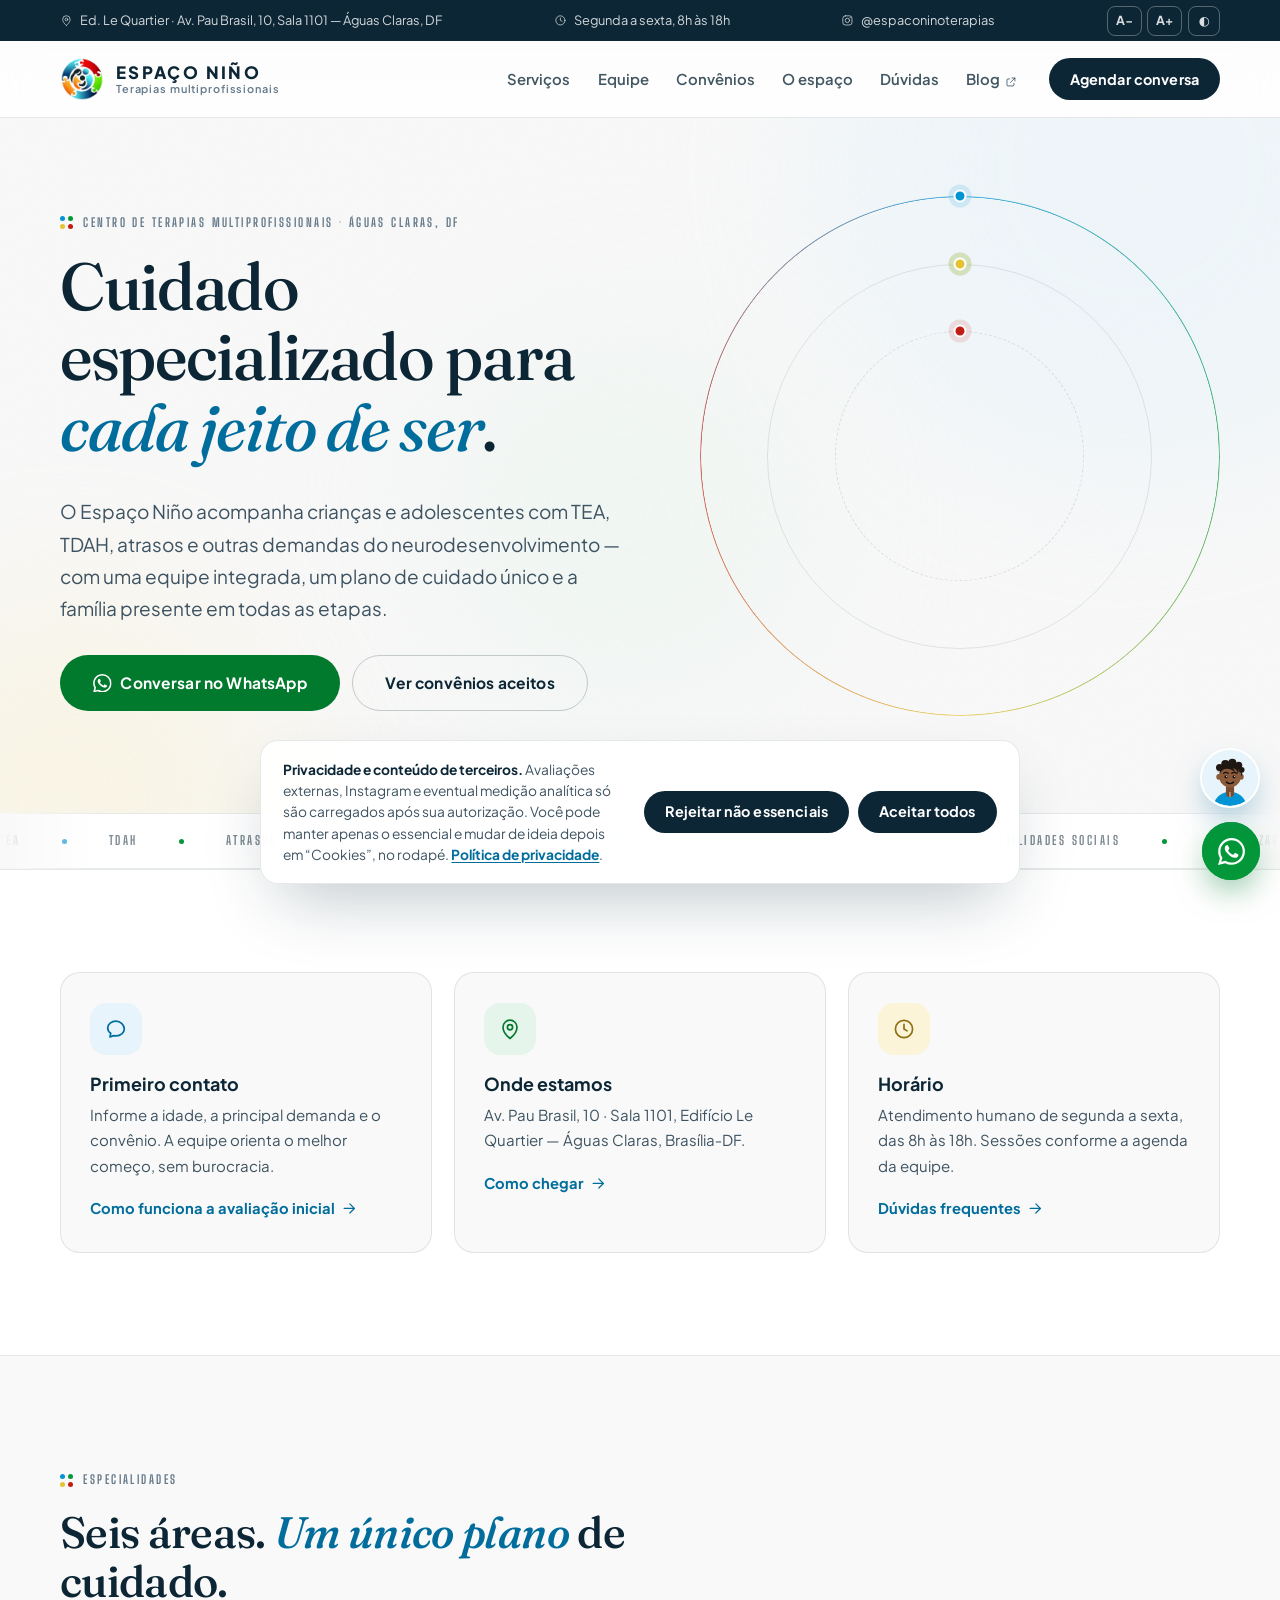
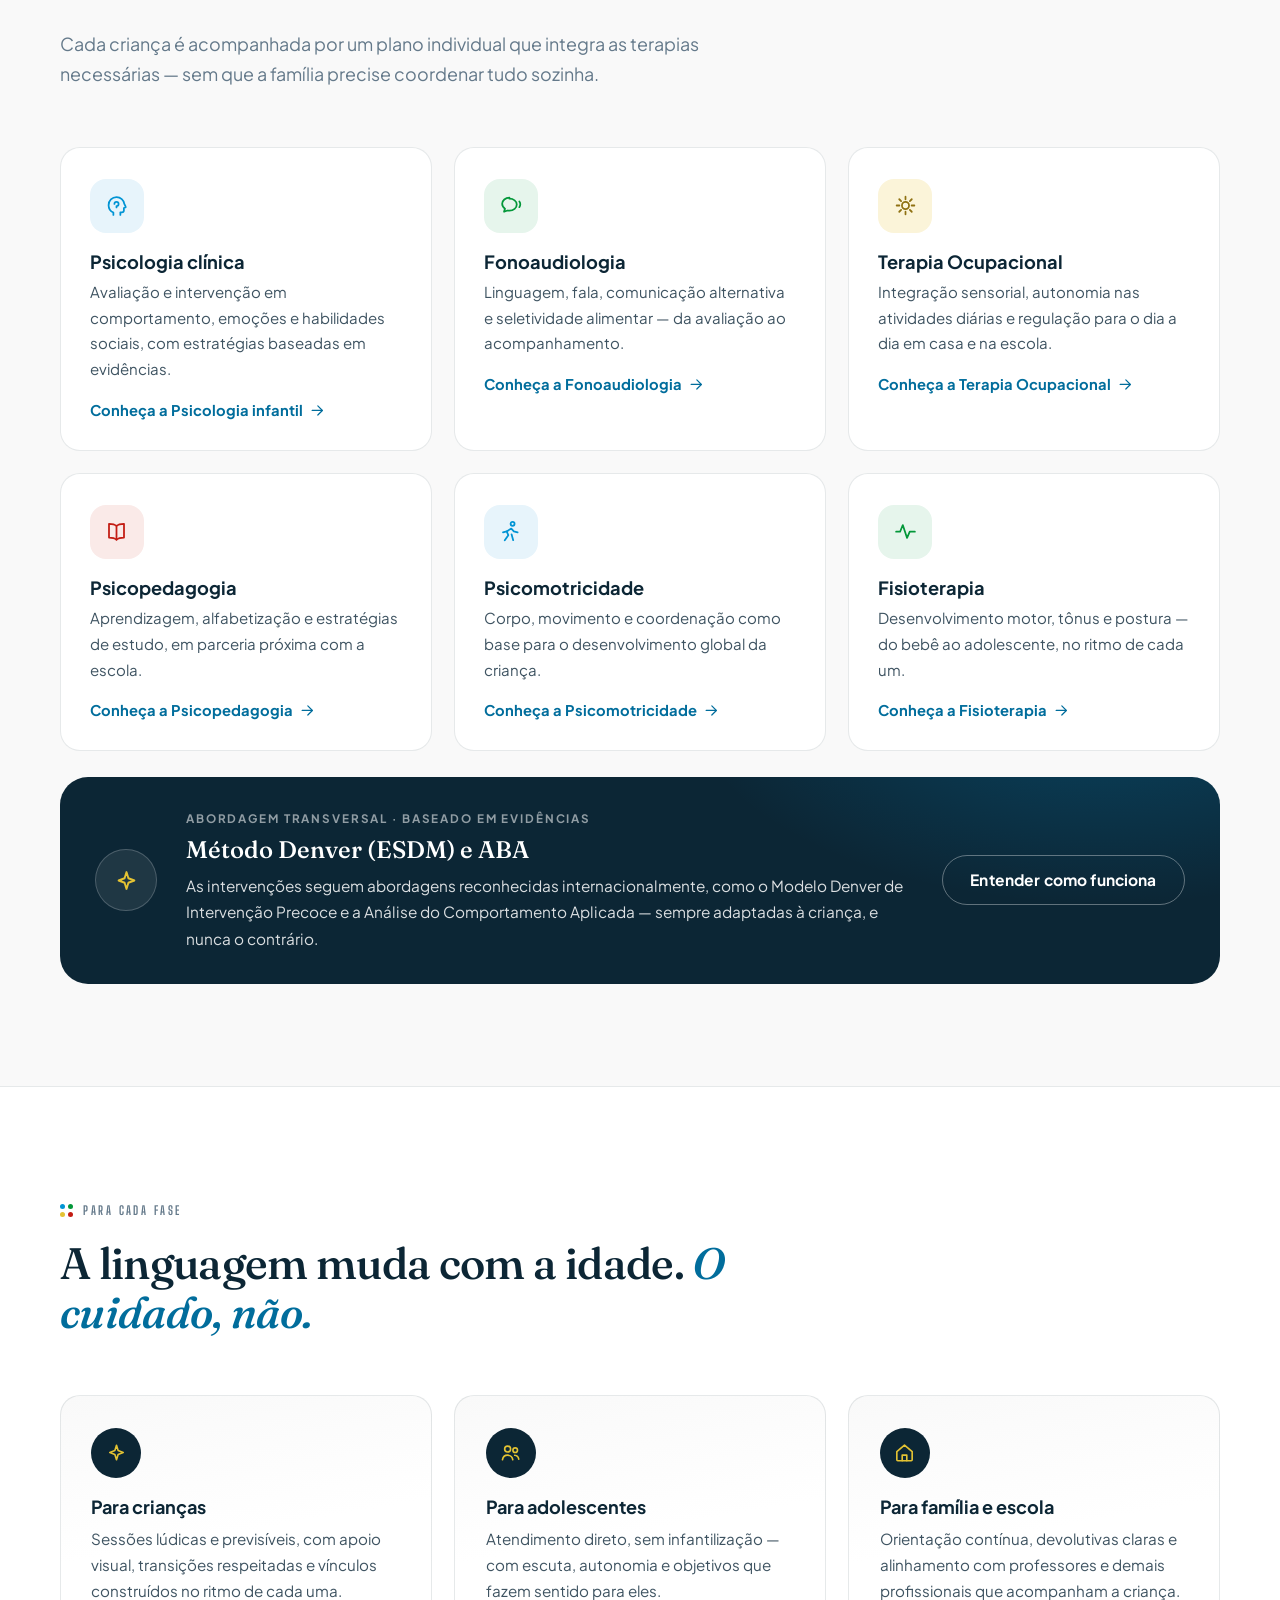
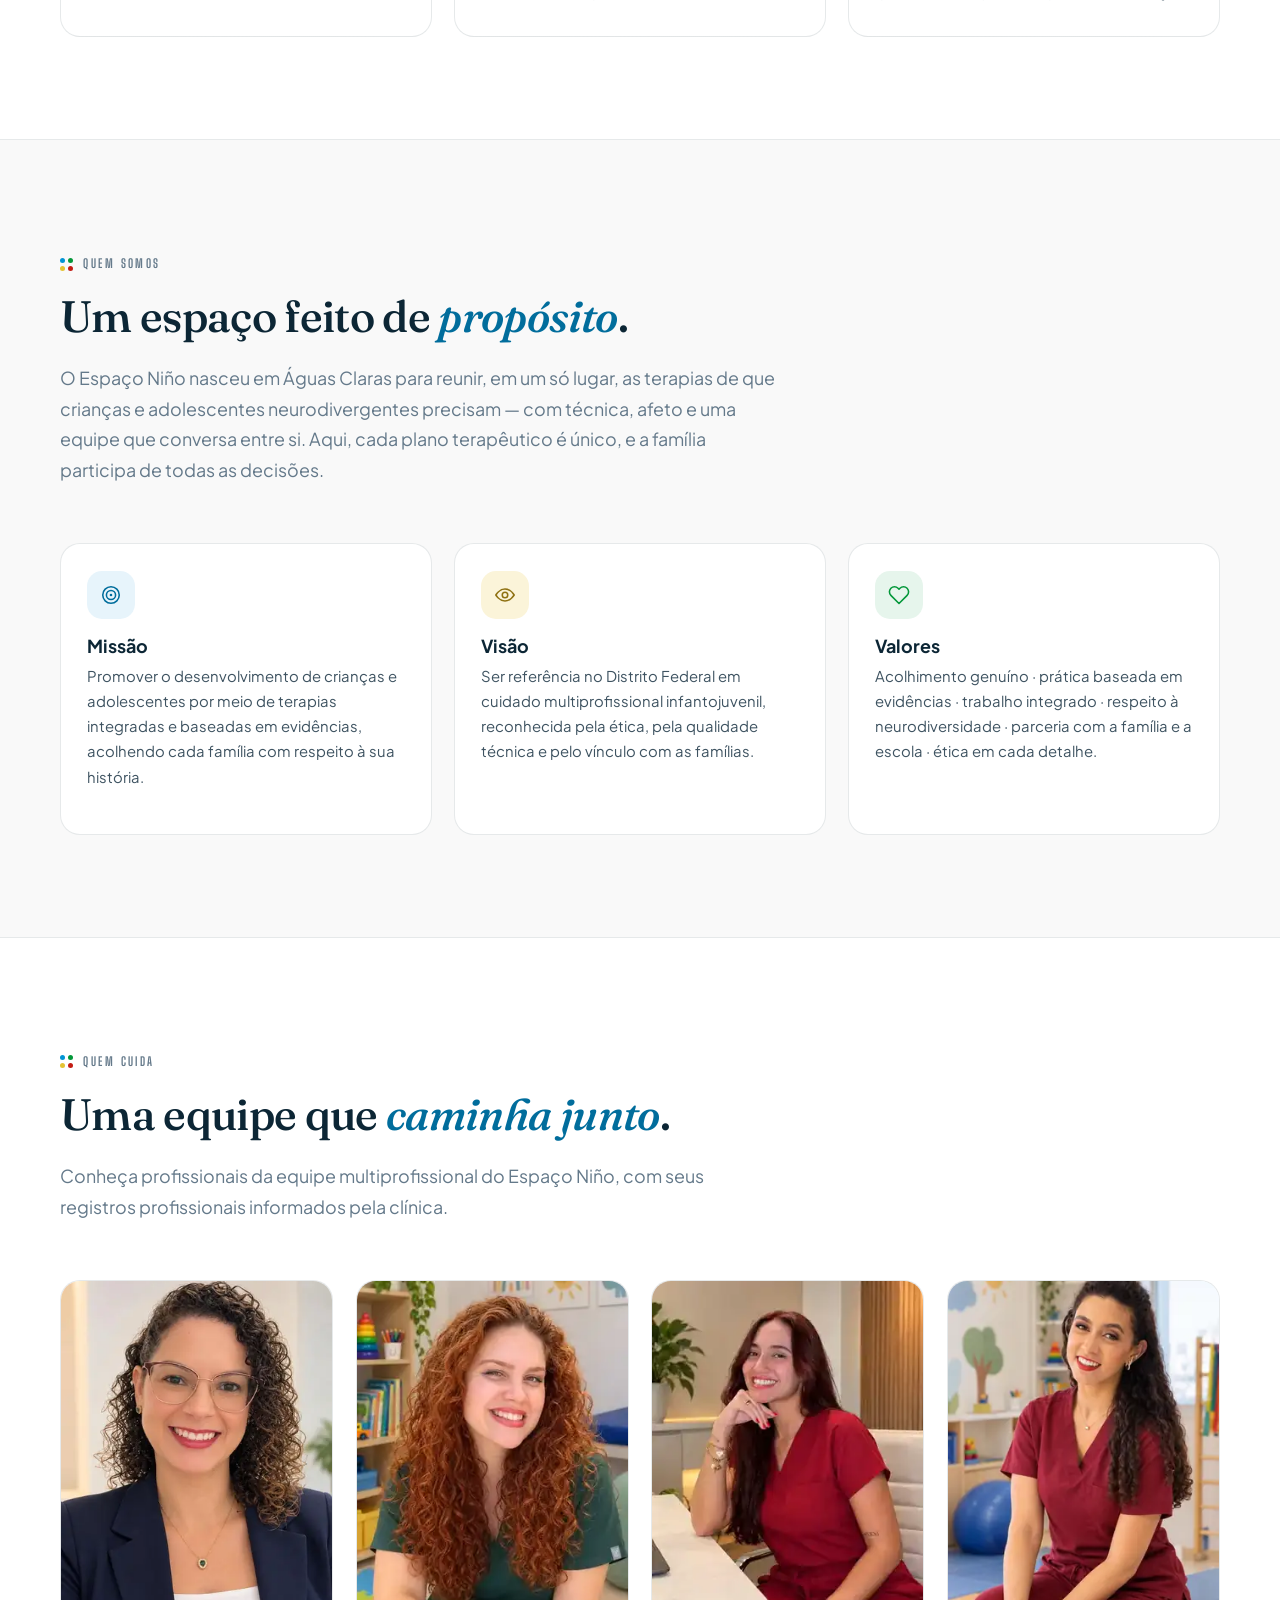
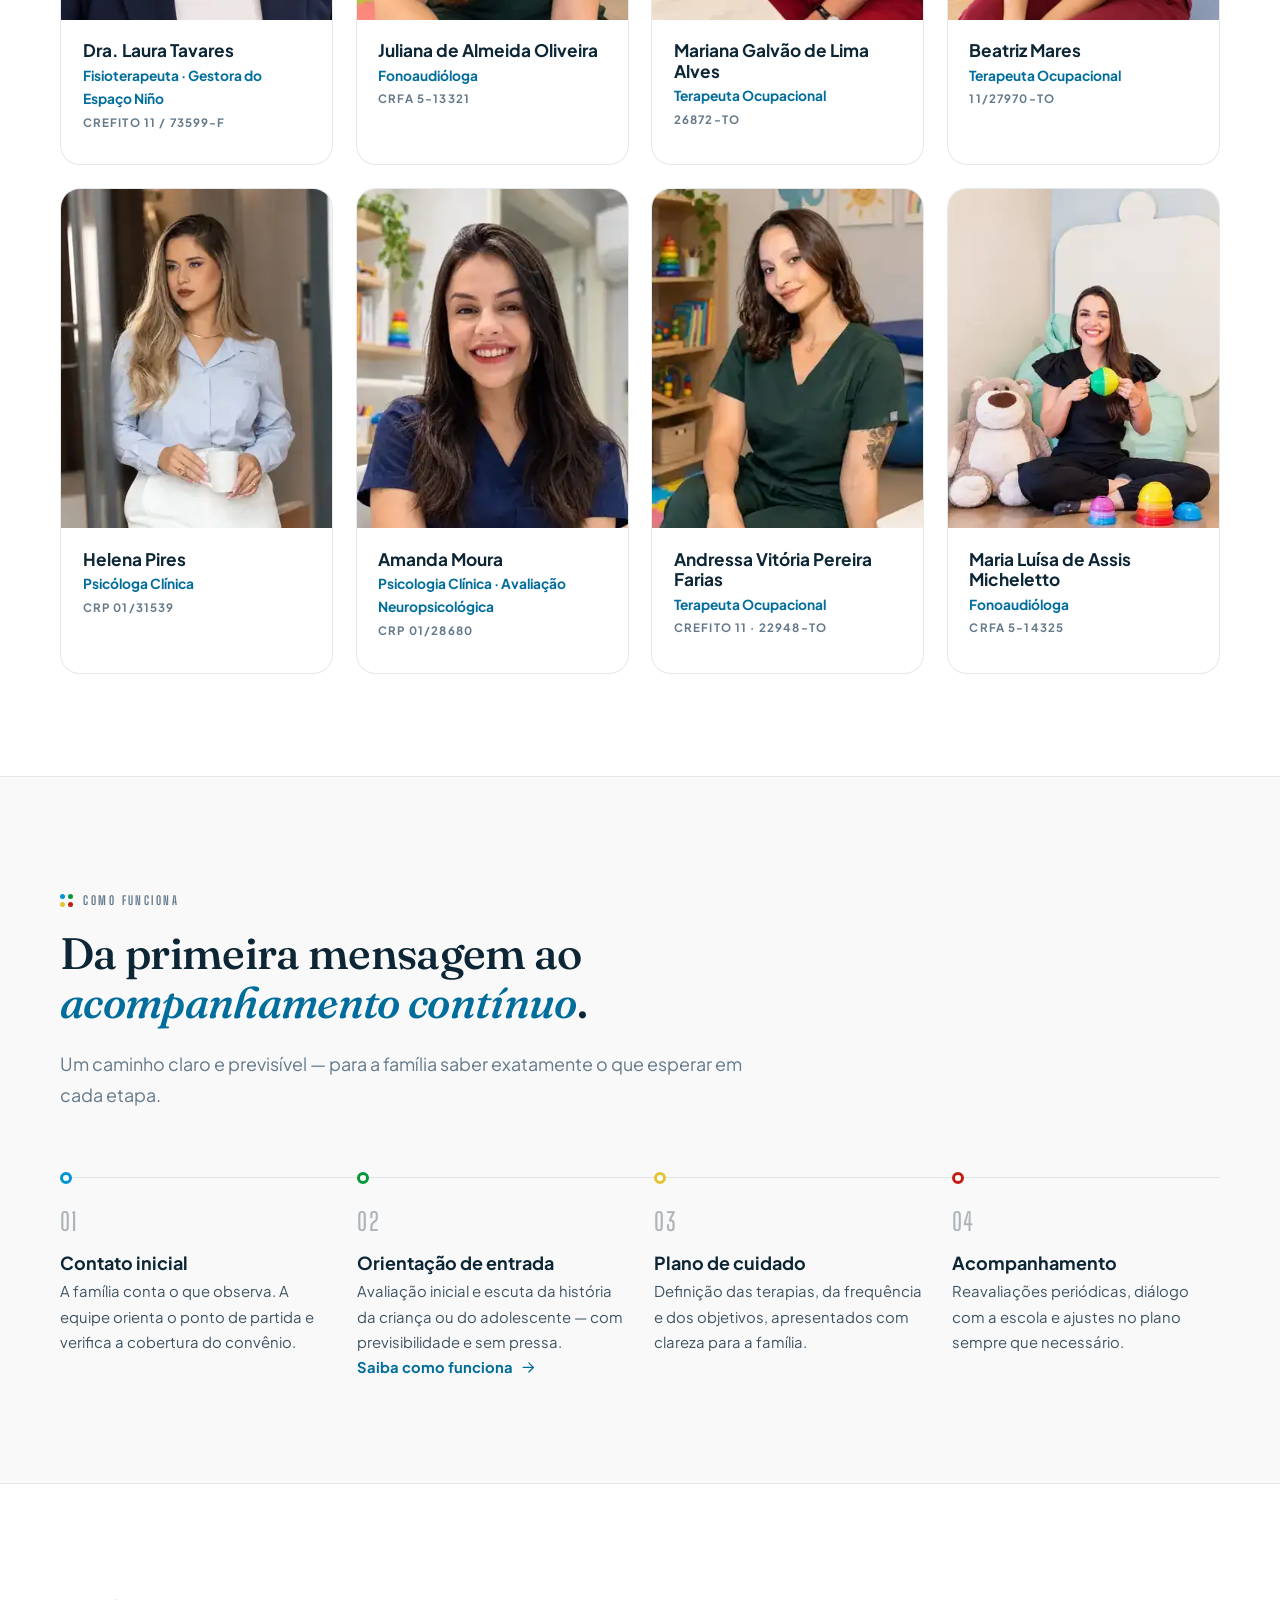
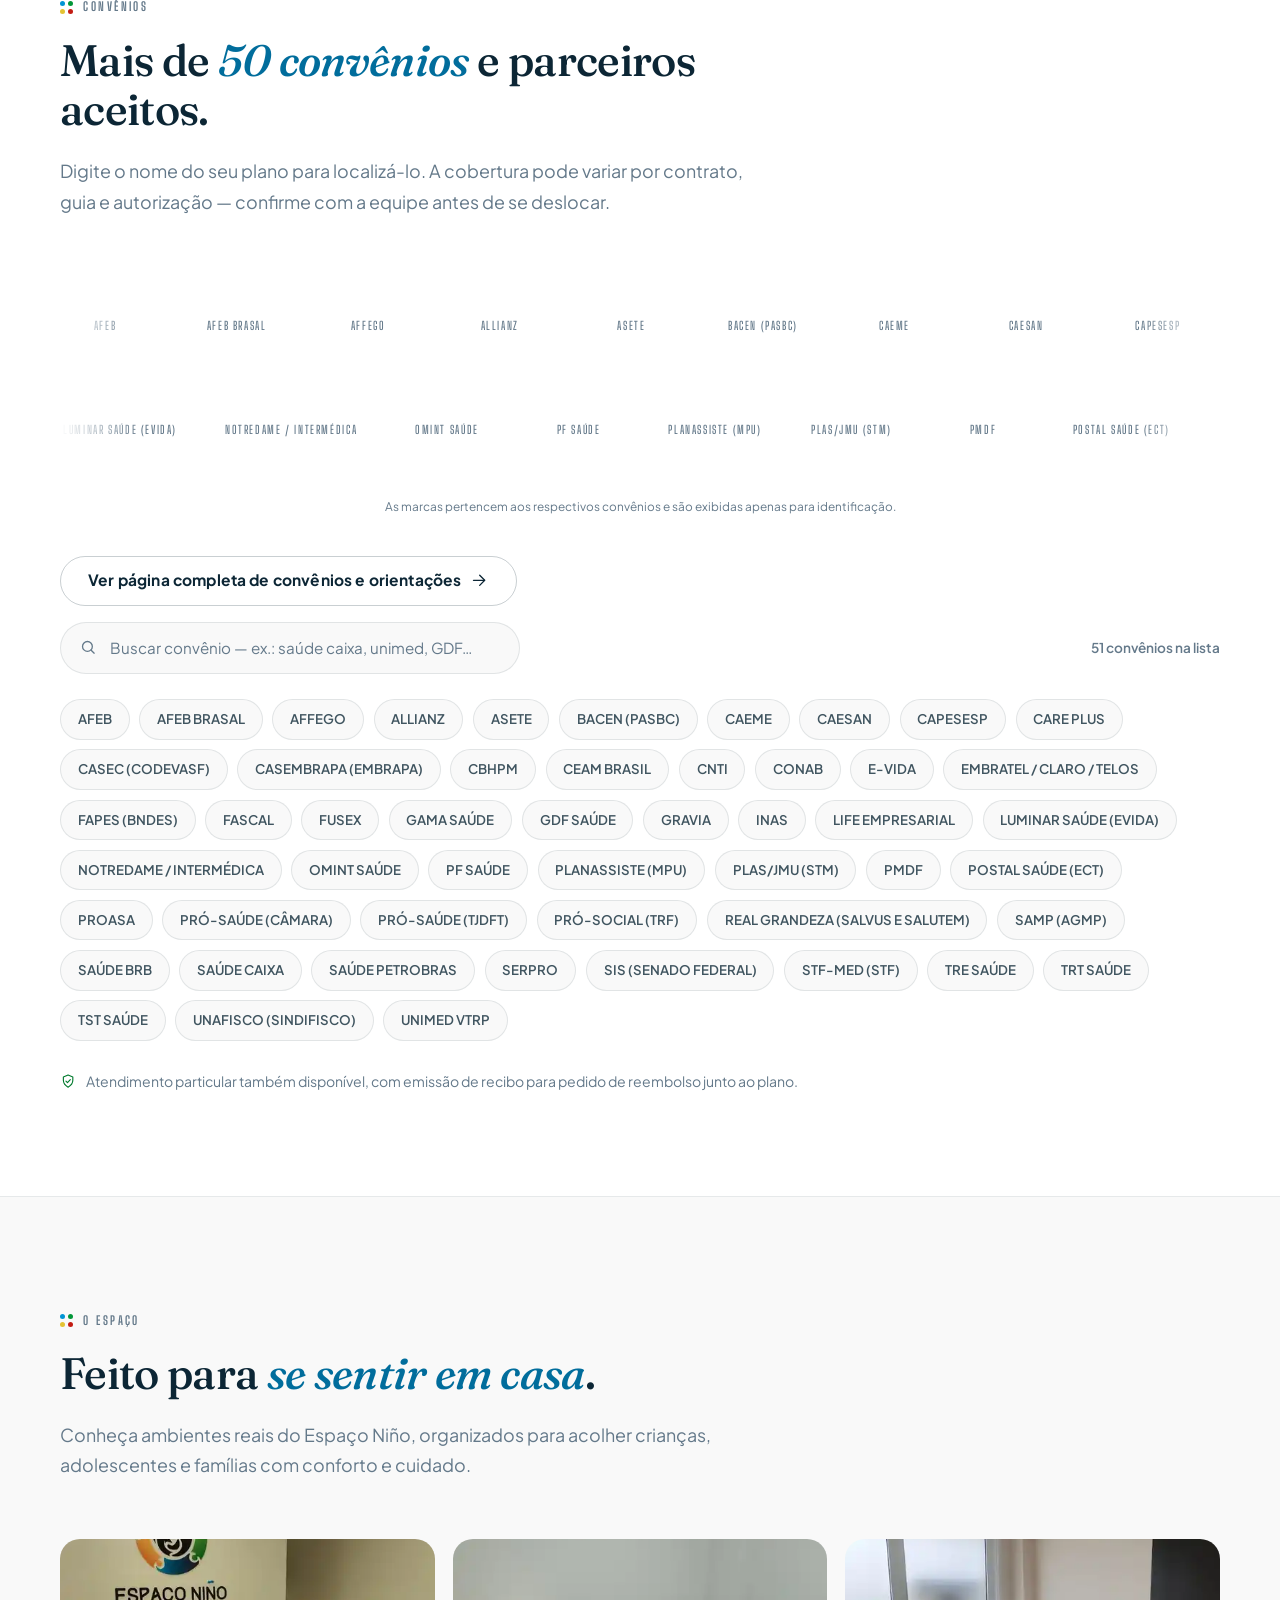
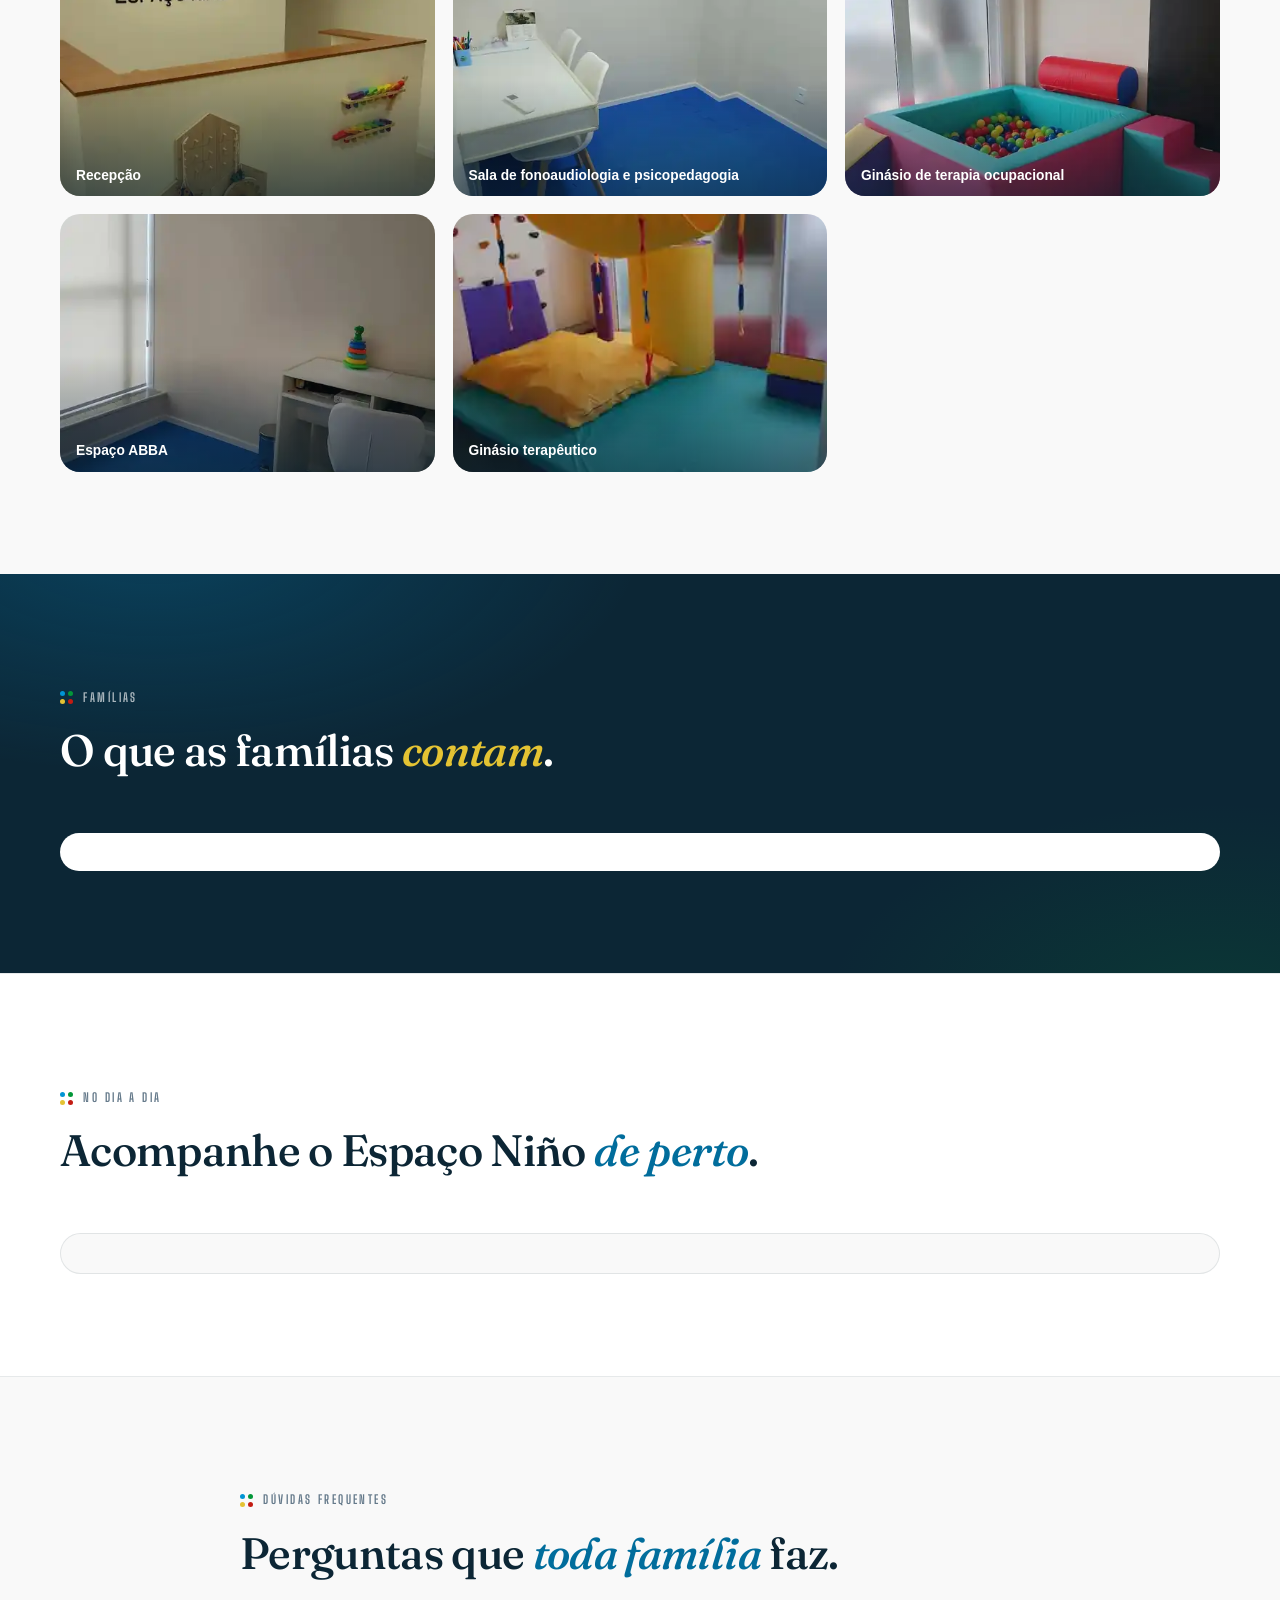
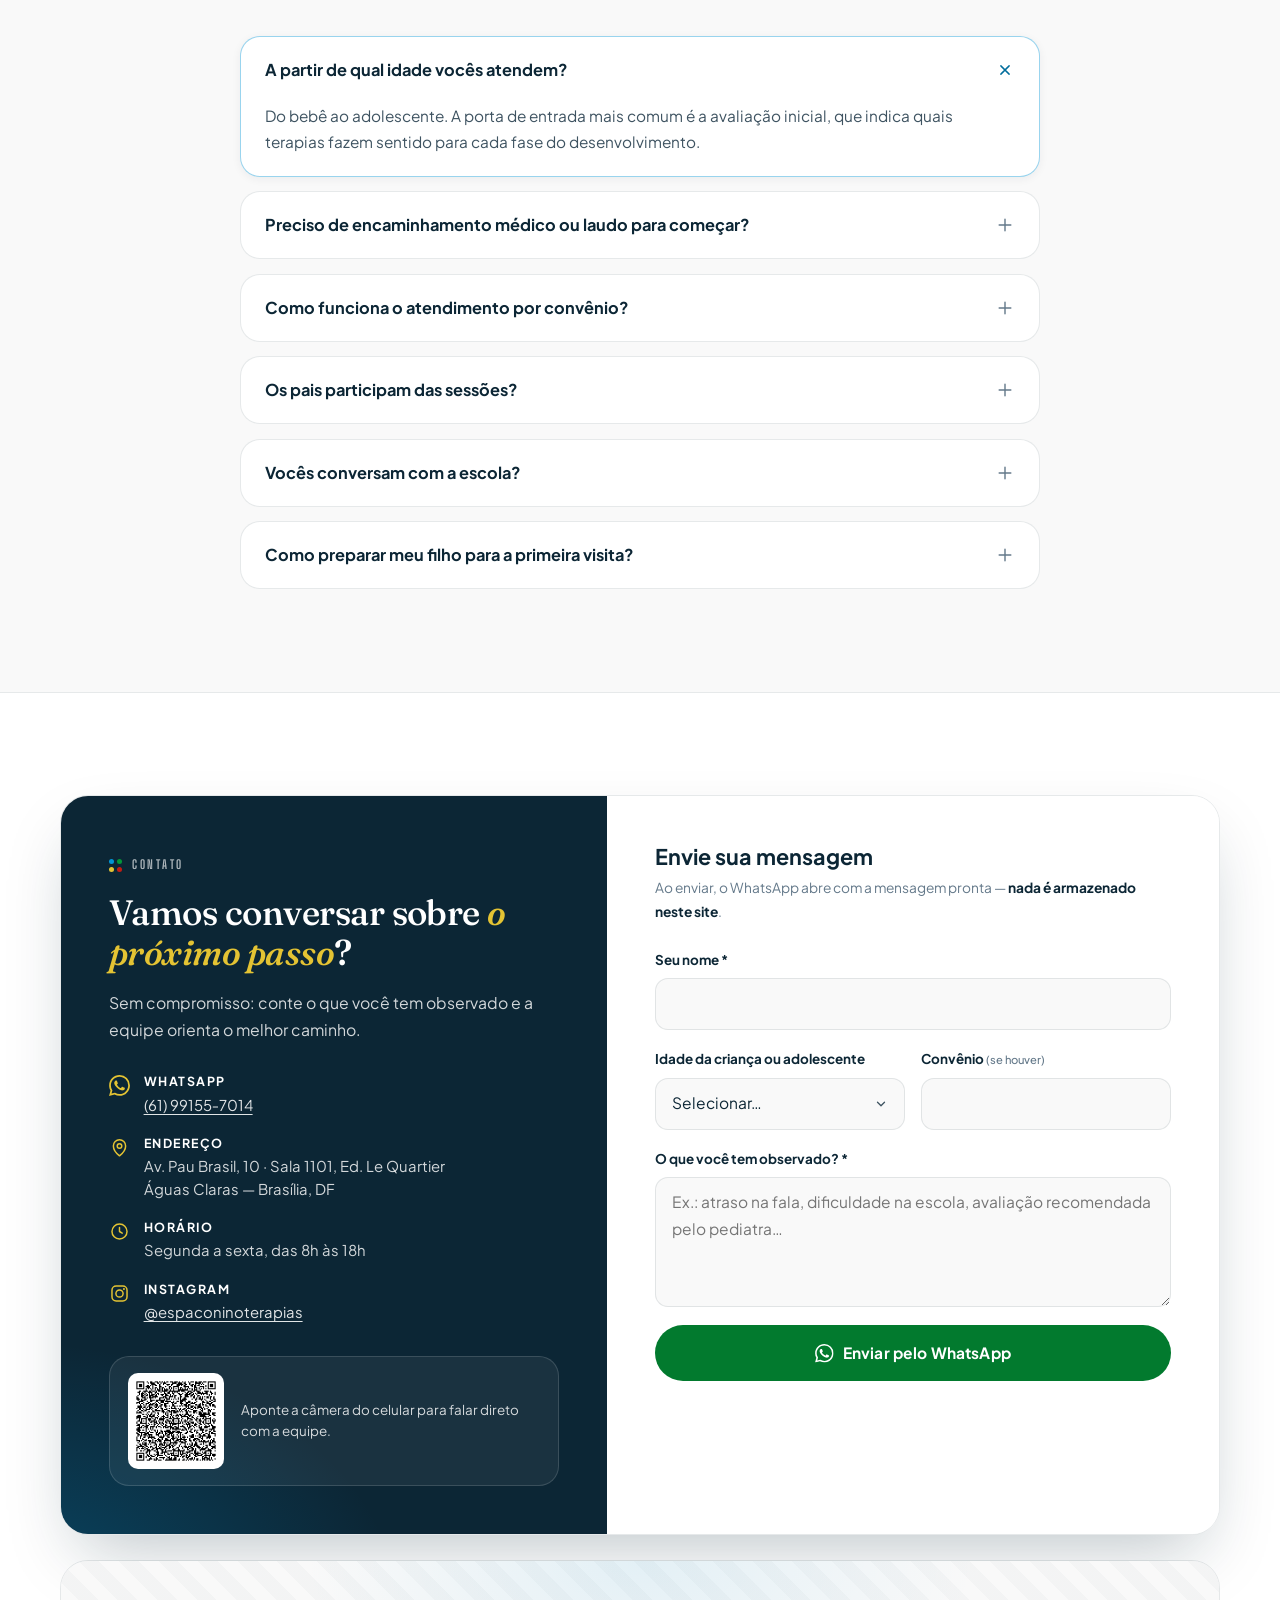
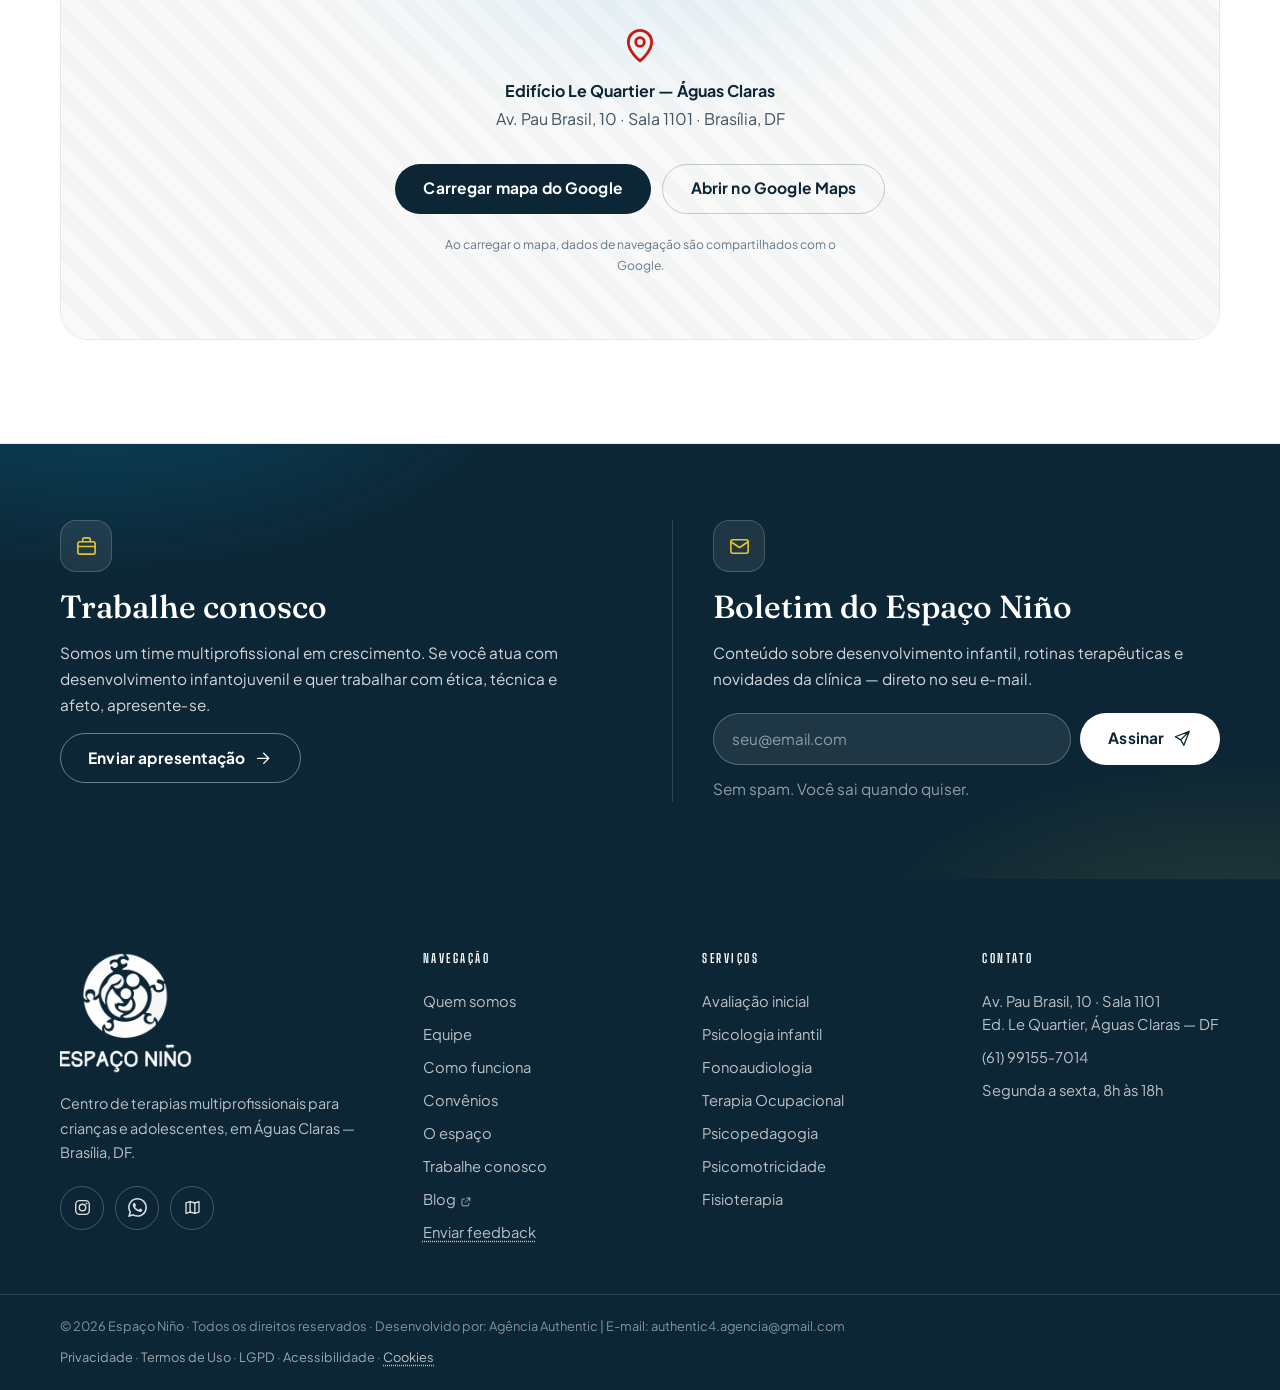
==== commit 95ee2ec6: "Adiciona foto de Beatriz Mares à equipe" ====
--- a/index.html
+++ b/index.html
@@ -452,10 +452,7 @@
         </li>
 
         <li class="team-card reveal" style="--d:3">
-          <div class="team-card__photo team-card__photo--placeholder" role="img" aria-label="Foto de Beatriz Mares em breve">
-            <span class="team-card__initials" aria-hidden="true">BM</span>
-            <span class="team-card__photo-note">Foto em breve</span>
-          </div>
+          <div class="team-card__photo"><img src="assets/equipe/beatriz-mares.webp" alt="Foto de Beatriz Mares, terapeuta ocupacional do Espaço Niño." loading="lazy" decoding="async" width="320" height="480"></div>
           <div class="team-card__body"><h3>Beatriz Mares</h3><p class="team-card__role">Terapeuta Ocupacional</p><p class="team-card__reg">11/27970-TO</p></div>
         </li>
 
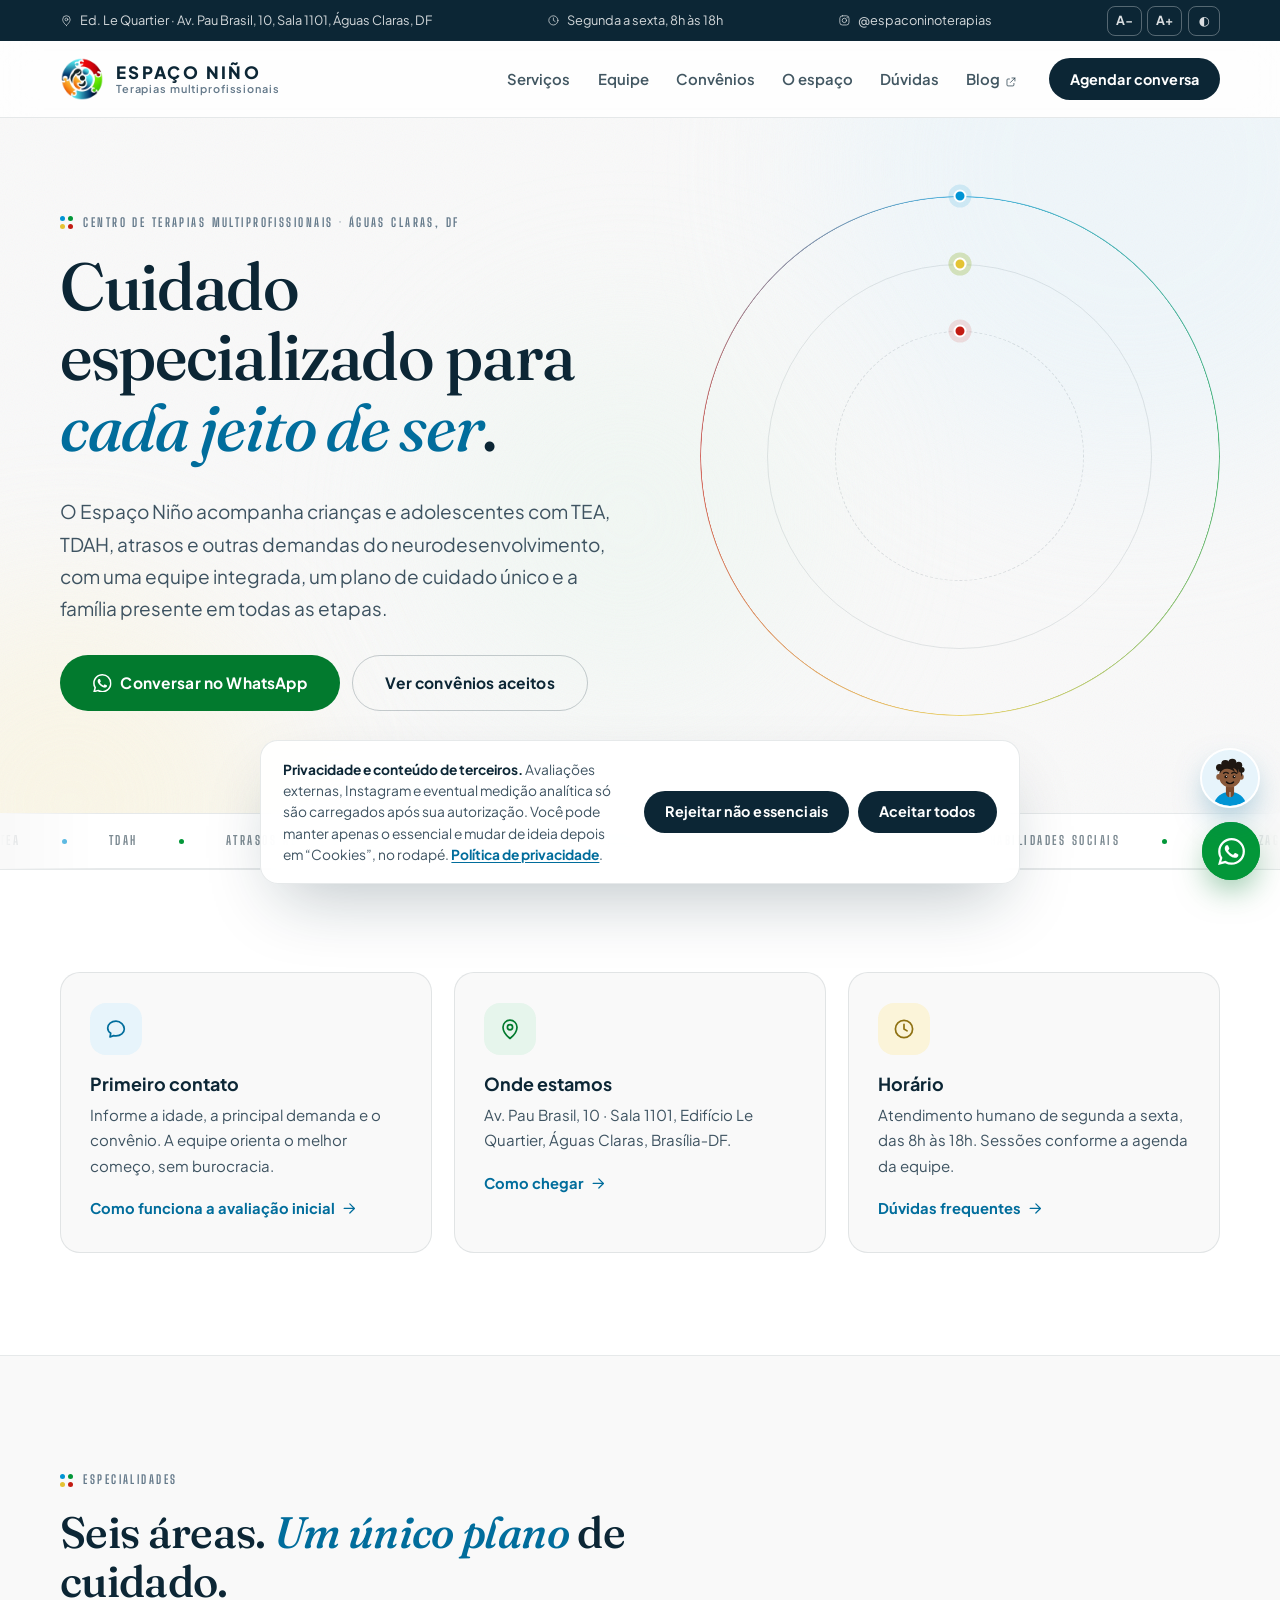
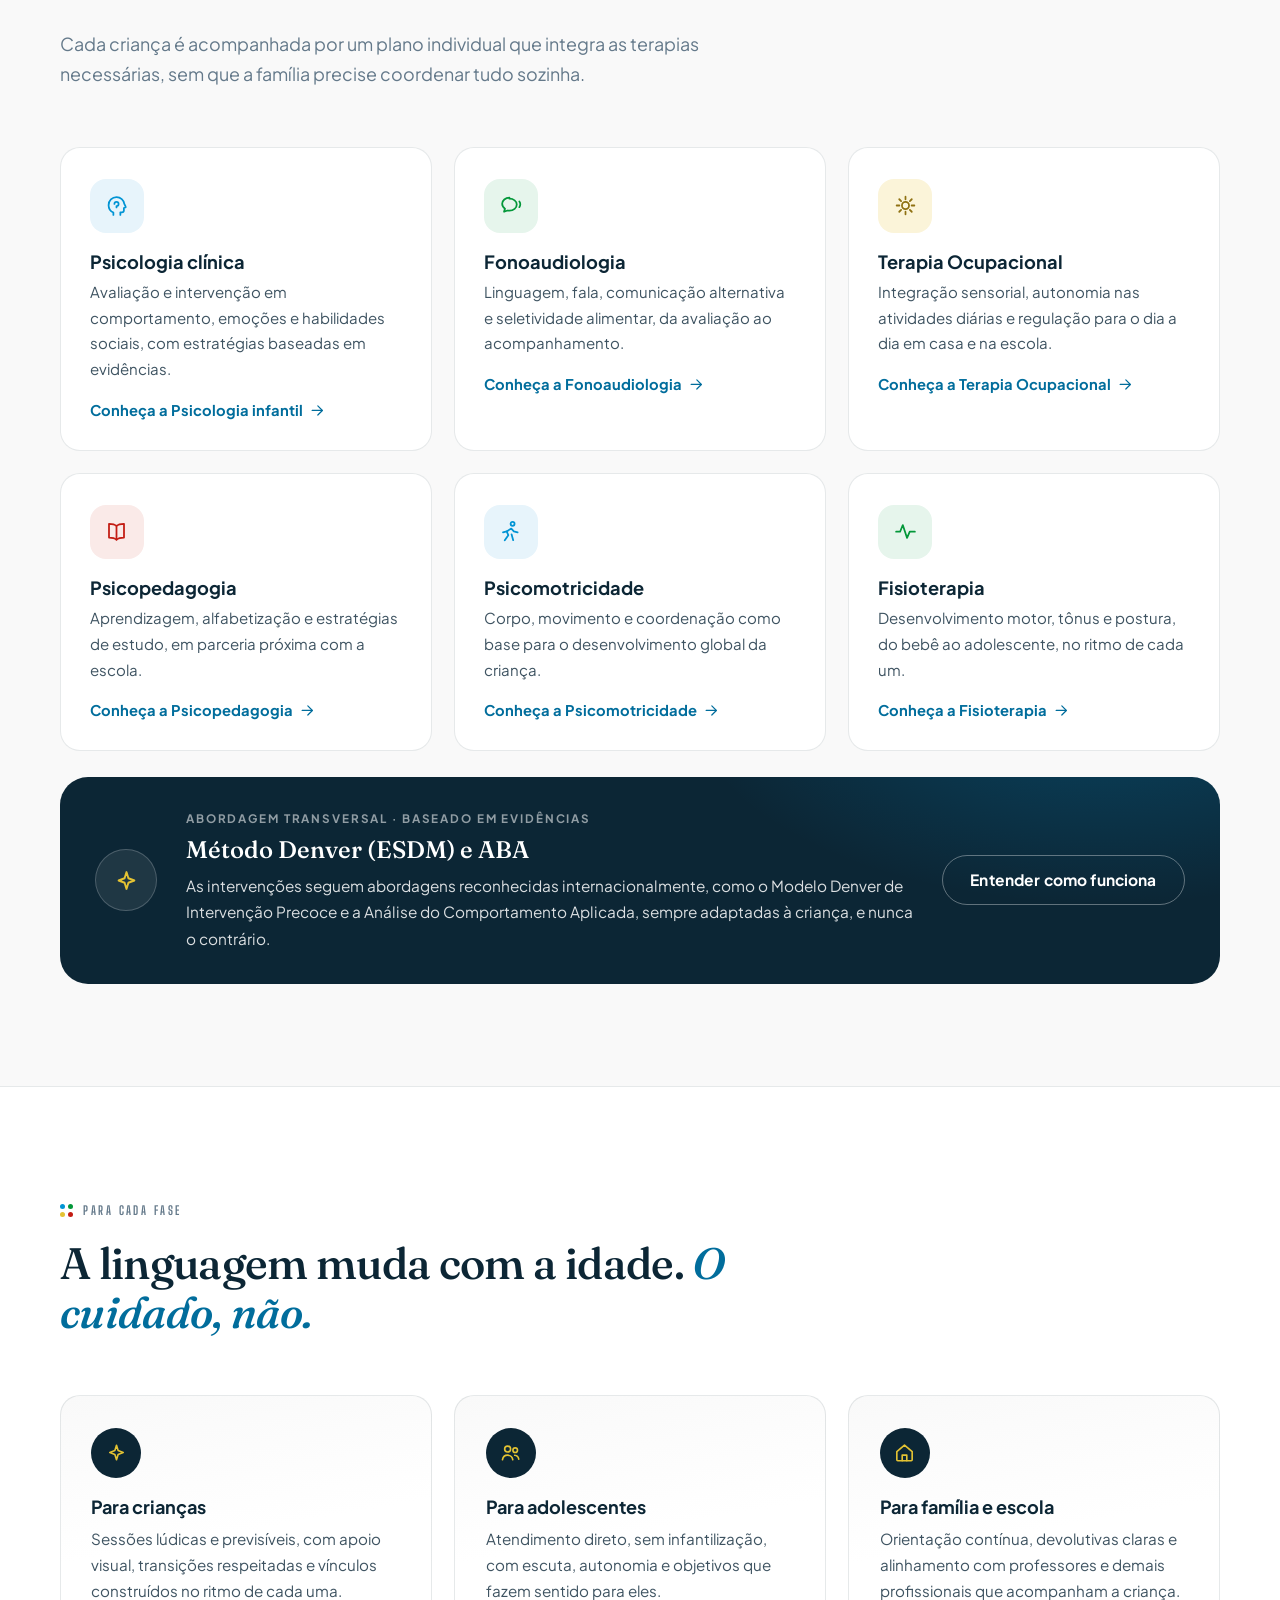
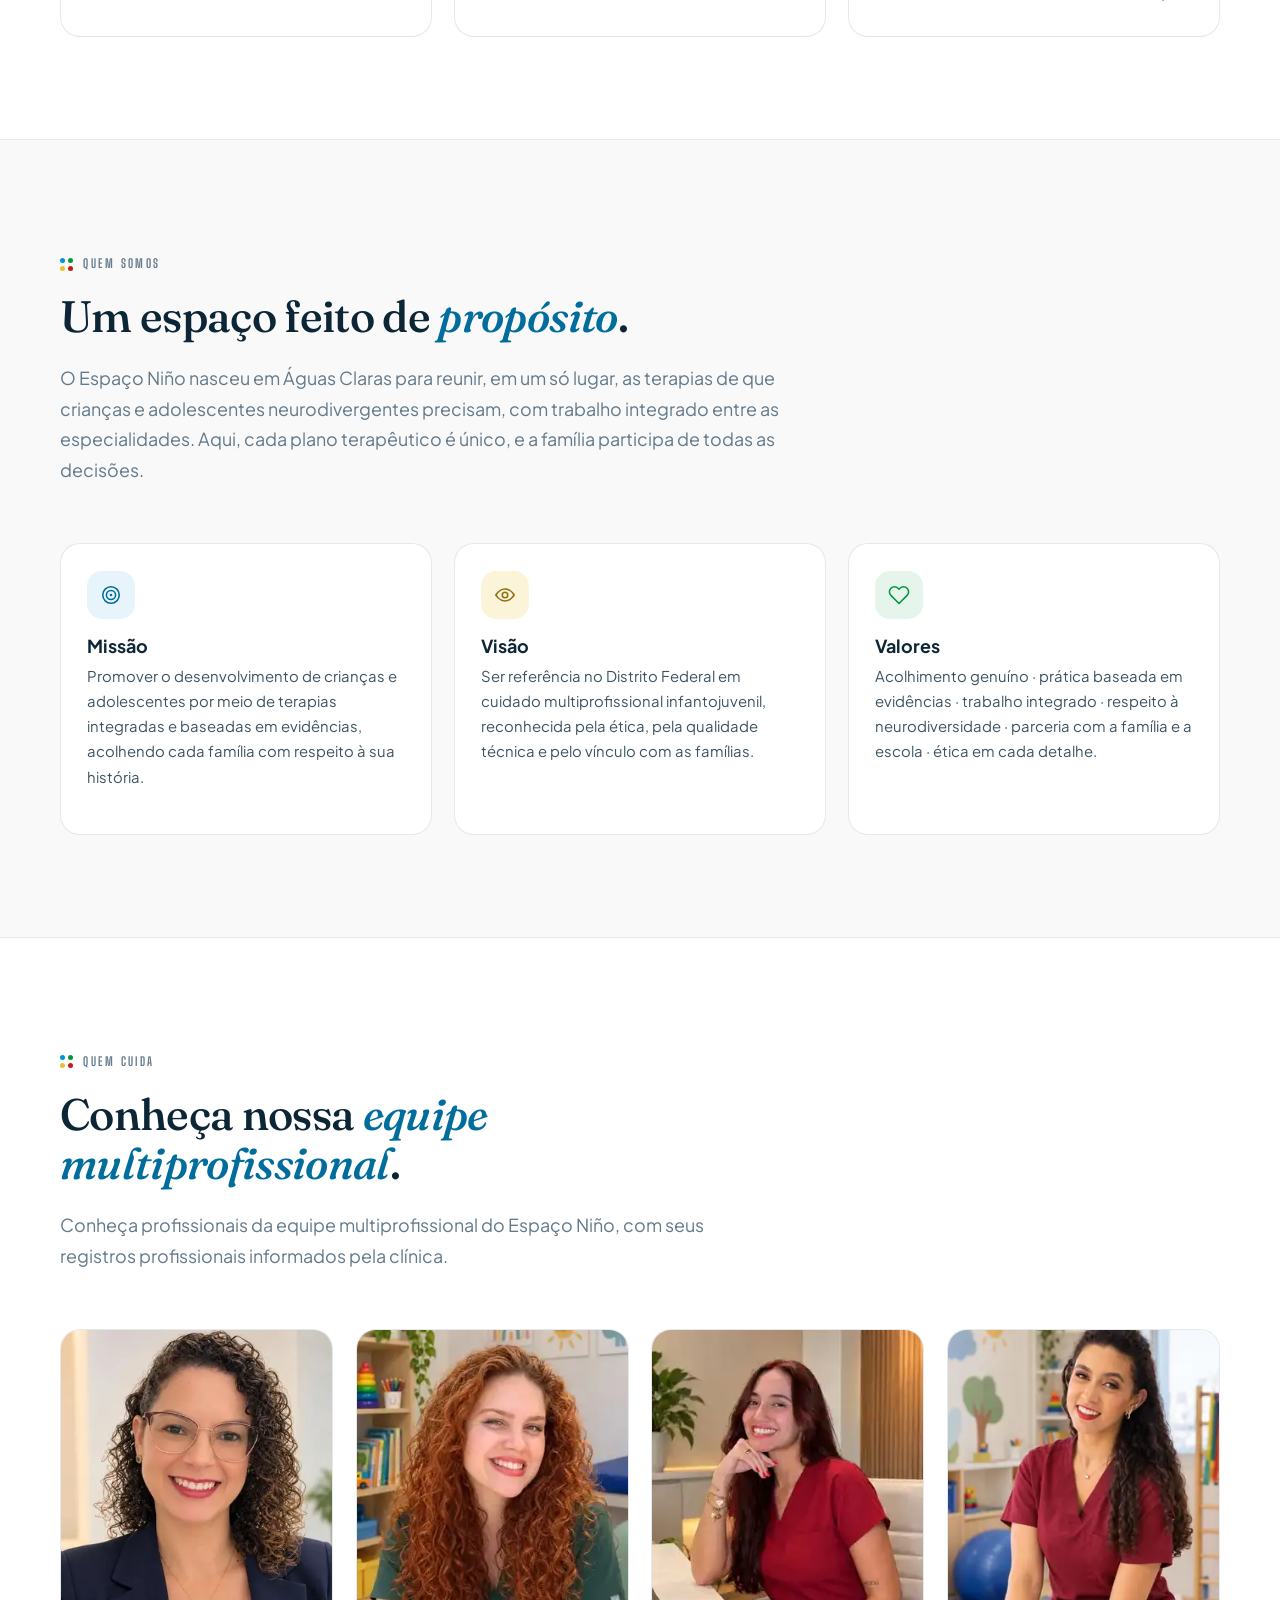
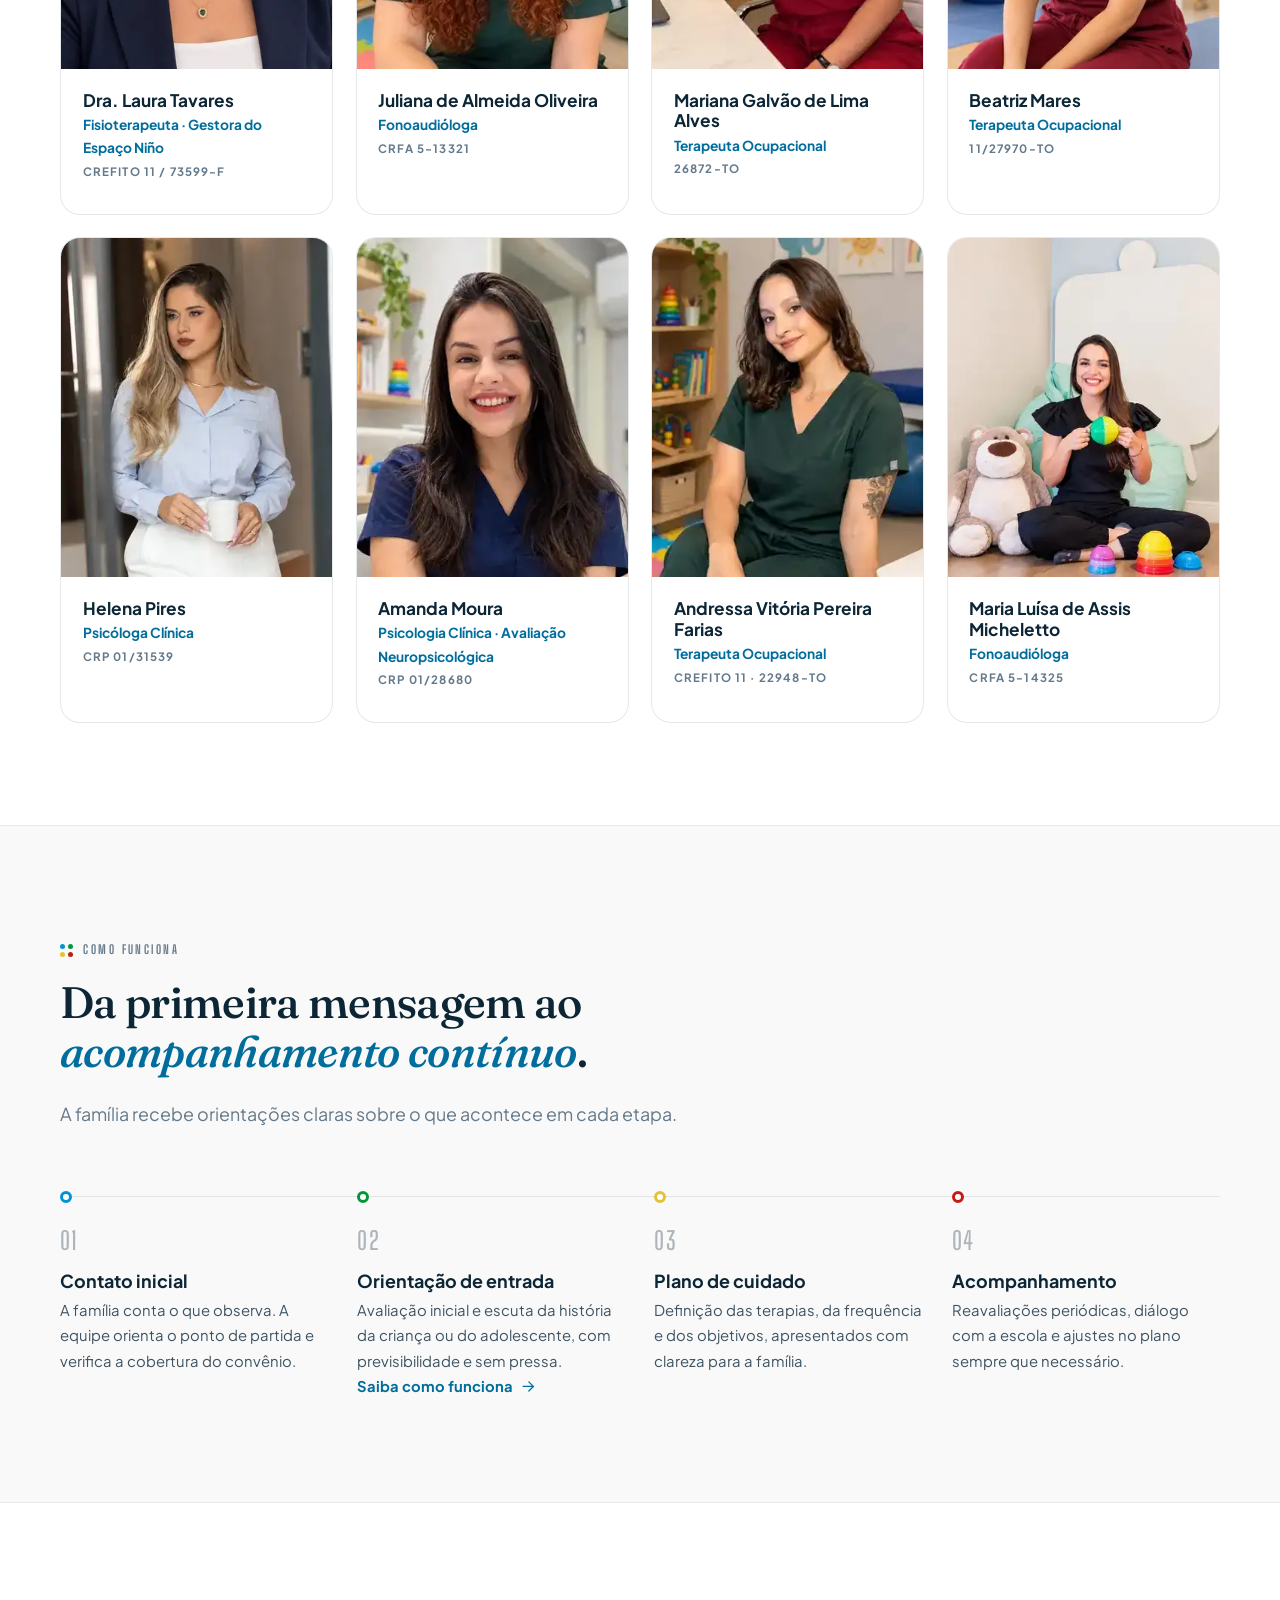
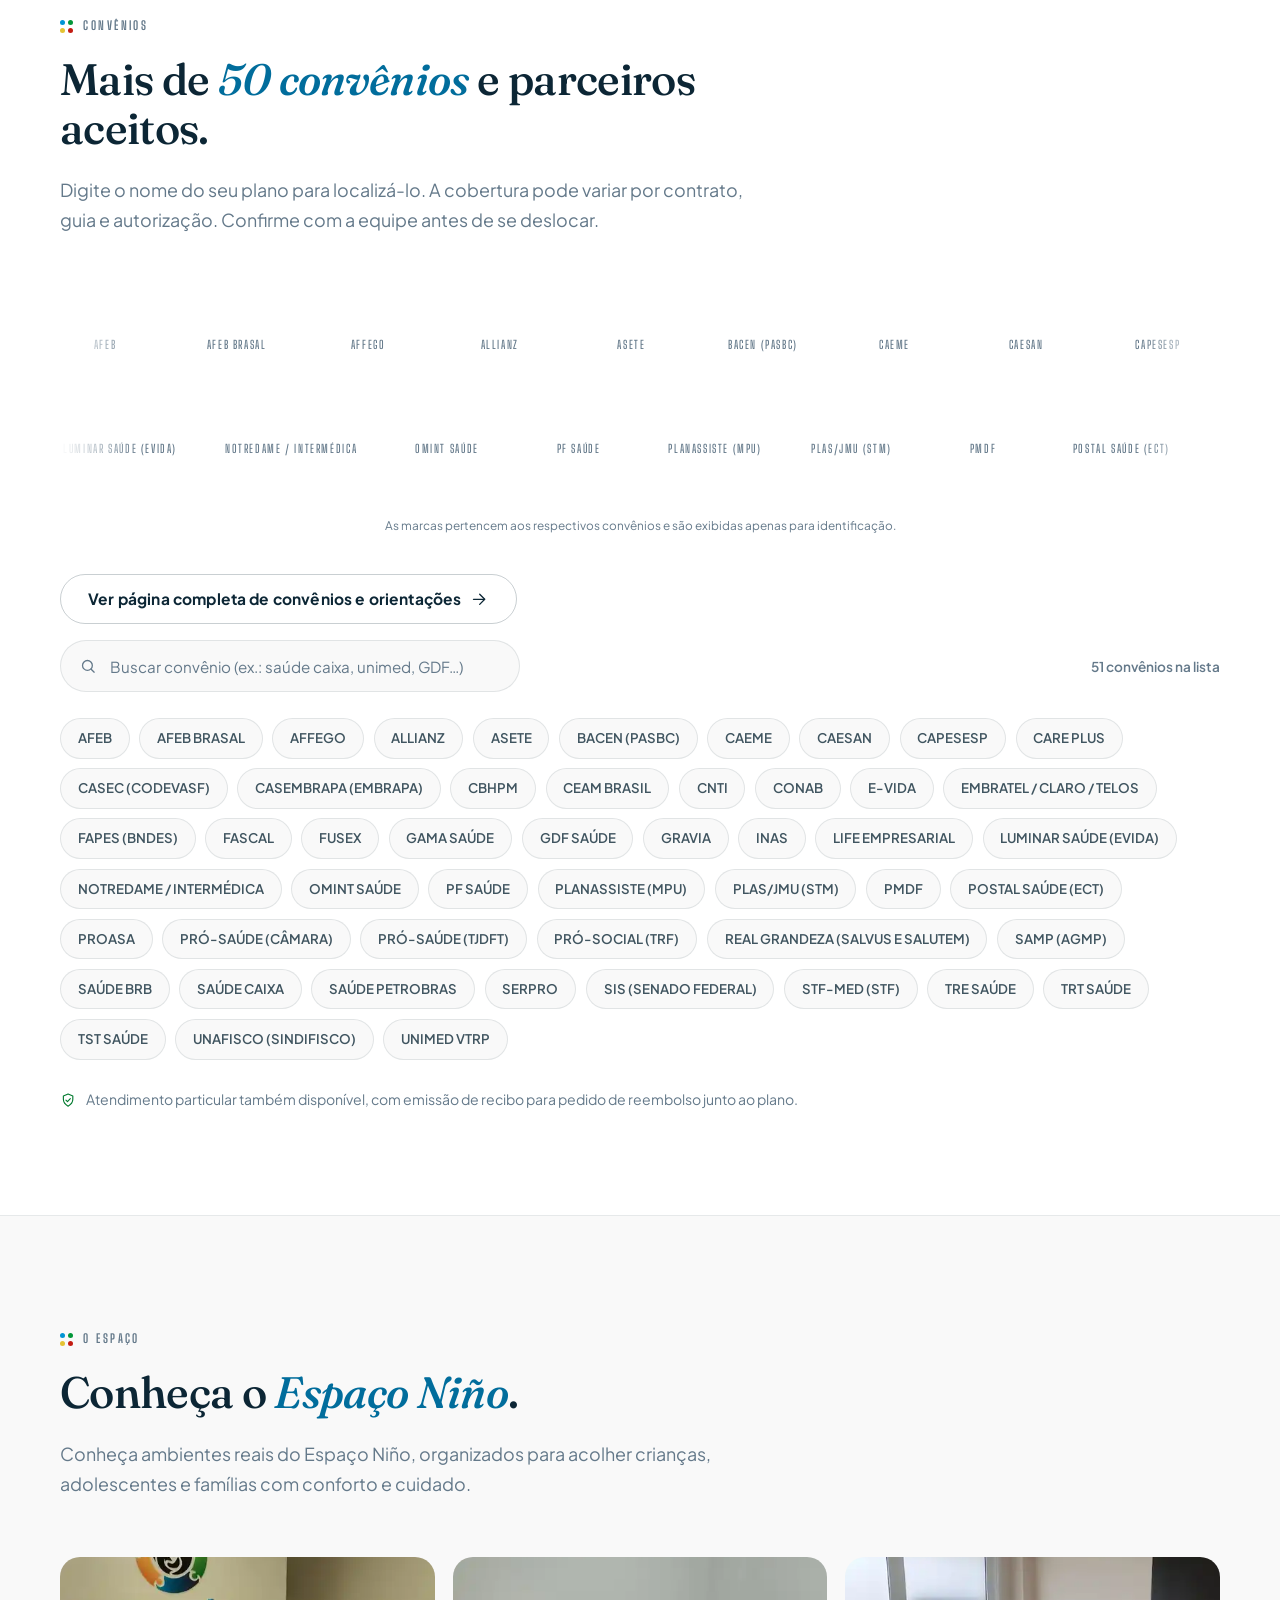
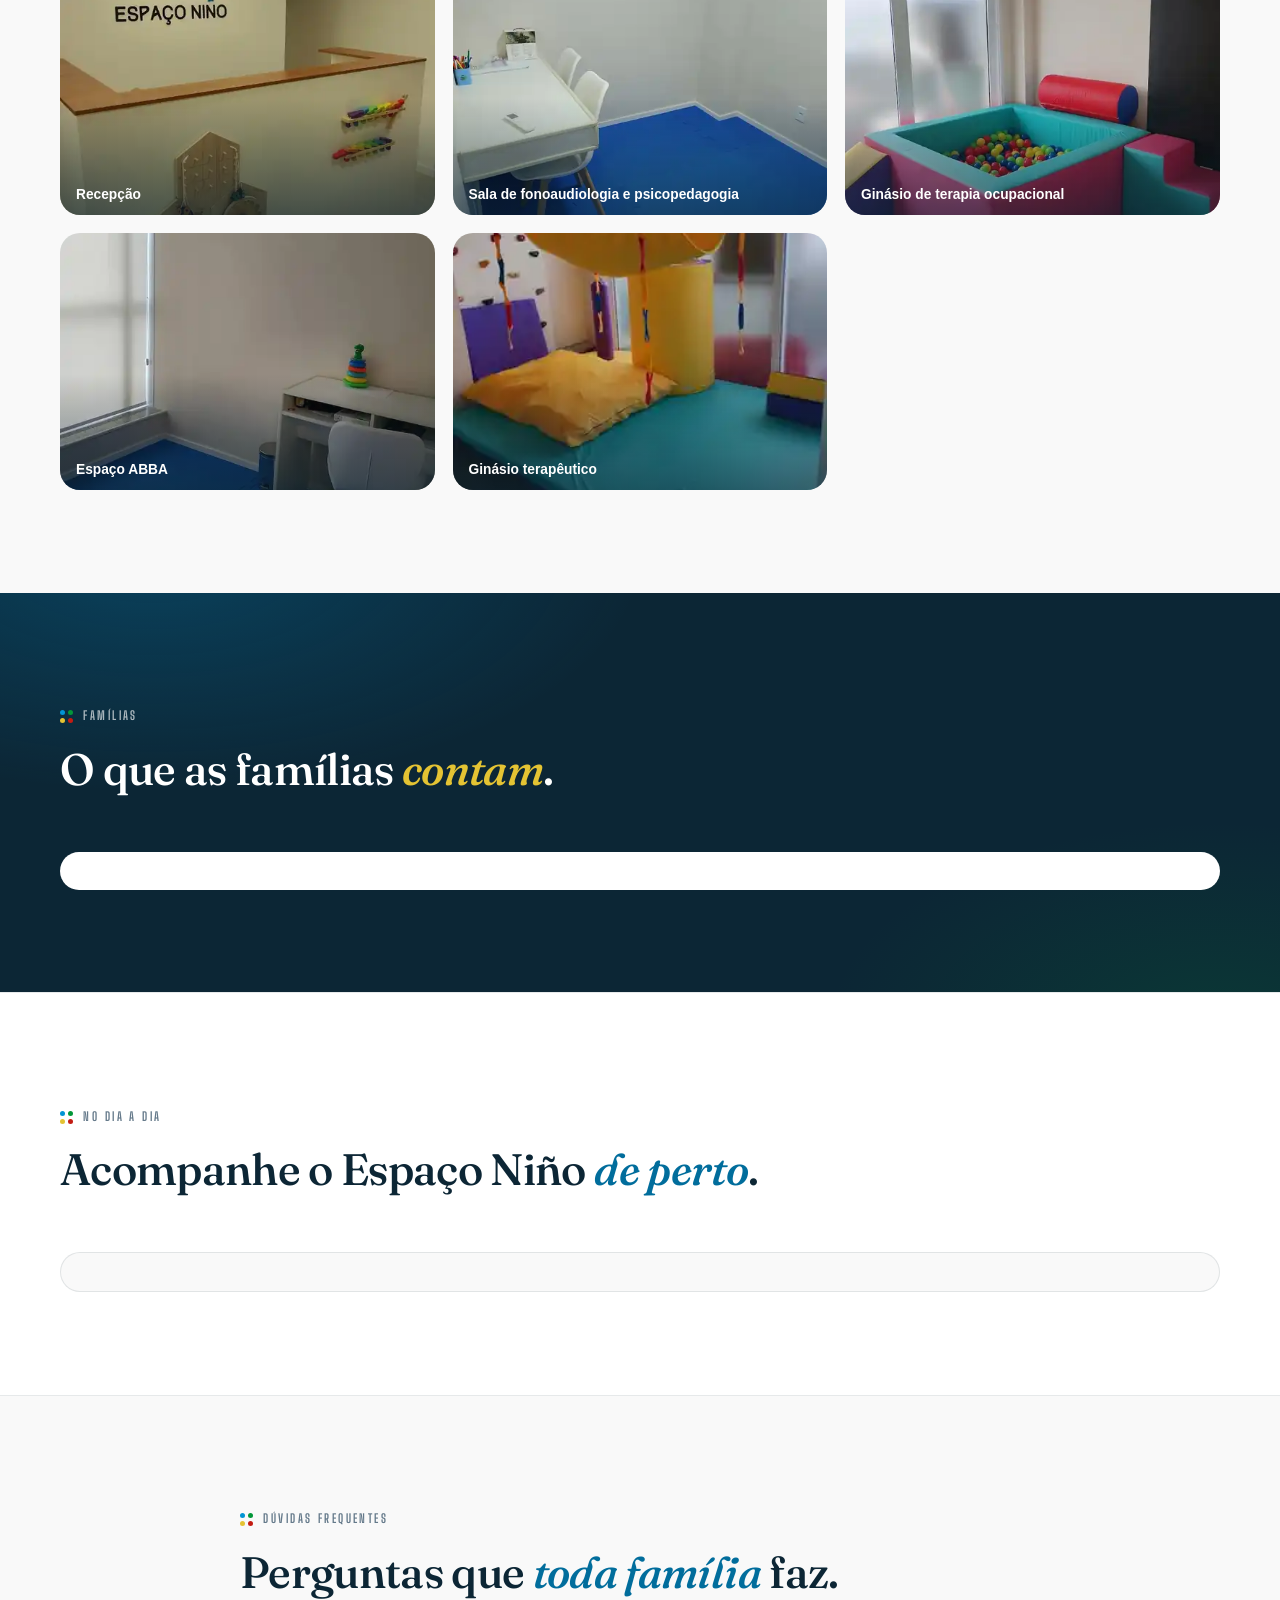
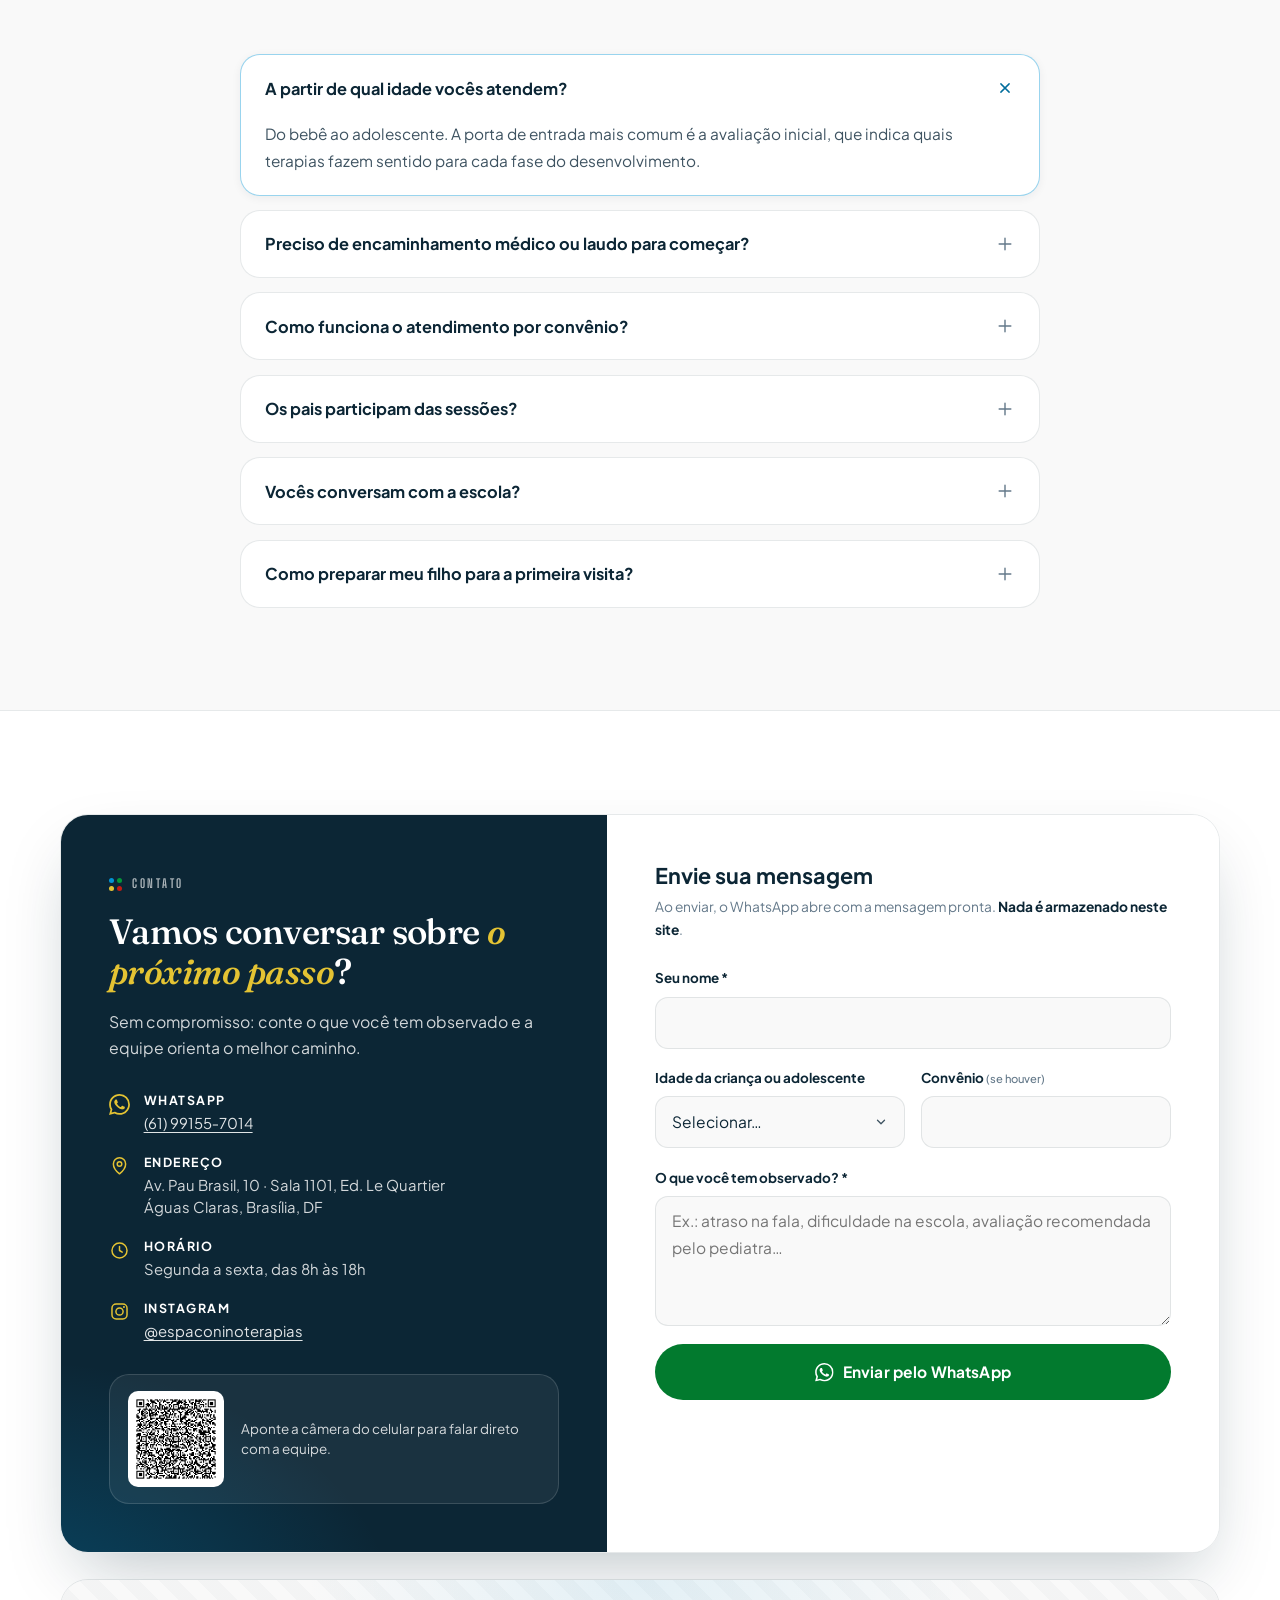
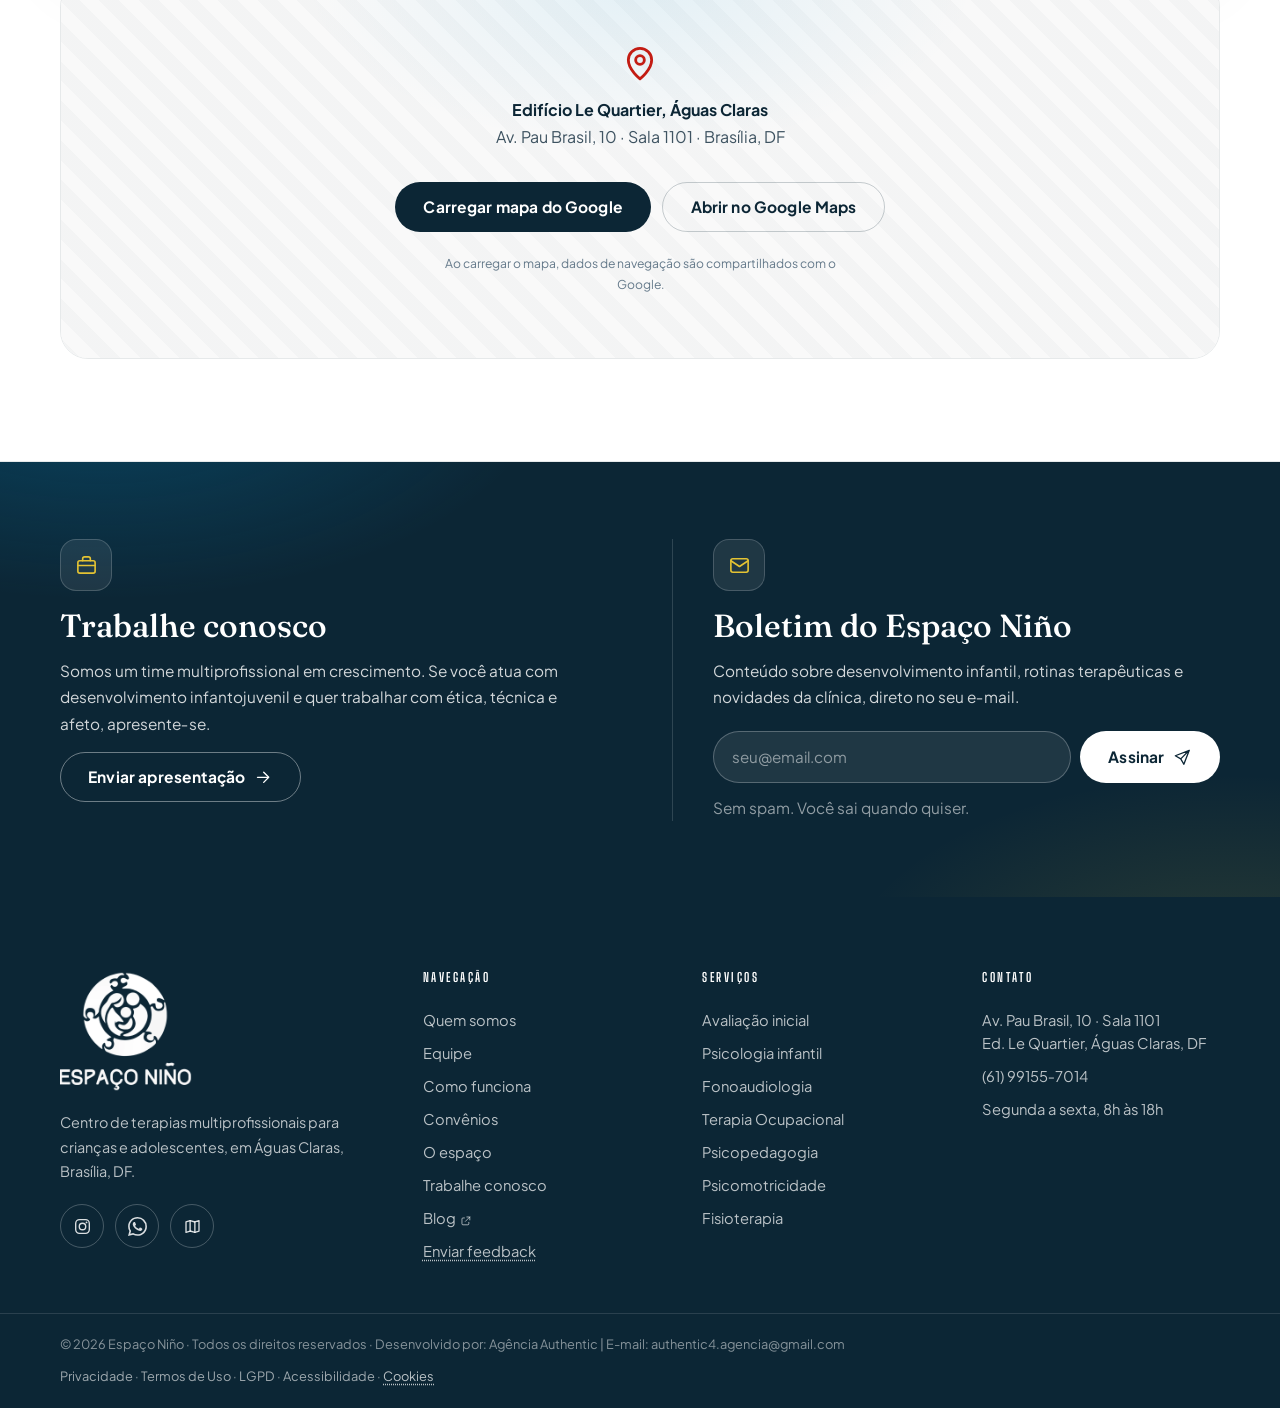
==== commit 2b51da0a: "Revisa textos e remove marcas artificiais de redação" ====
--- a/index.html
+++ b/index.html
@@ -3,14 +3,14 @@
 <head>
   <meta charset="UTF-8">
   <meta name="viewport" content="width=device-width, initial-scale=1.0, viewport-fit=cover">
-  <title>Espaço Niño · Terapias multiprofissionais para crianças e adolescentes — Águas Claras, DF</title>
+  <title>Espaço Niño · Terapias multiprofissionais para crianças e adolescentes | Águas Claras, DF</title>
   <meta name="description" content="Espaço Niño: terapias multiprofissionais para crianças e adolescentes com TEA, TDAH, atrasos e outras demandas do neurodesenvolvimento, em Águas Claras, Brasília. Mais de 50 convênios aceitos.">
   <meta name="robots" content="index,follow,max-image-preview:large,max-snippet:-1,max-video-preview:-1">
   <link rel="canonical" href="https://antonioordones.github.io/espaconino/">
   <meta name="theme-color" content="#0C2635">
   <meta name="referrer" content="strict-origin-when-cross-origin">
   <meta property="og:title" content="Espaço Niño · Centro de Terapias Multiprofissionais">
-  <meta property="og:description" content="Cuidado especializado para crianças e adolescentes neurodivergentes, com equipe integrada e a família presente em todas as etapas. Águas Claras — Brasília, DF.">
+  <meta property="og:description" content="Cuidado especializado para crianças e adolescentes neurodivergentes, com equipe integrada e a família presente em todas as etapas. Águas Claras, Brasília, DF.">
   <meta property="og:type" content="website">
   <meta property="og:locale" content="pt_BR">
   <meta property="og:site_name" content="Espaço Niño">
@@ -132,7 +132,7 @@
   <div class="container topbar__inner">
     <a class="topbar__item" href="https://maps.app.goo.gl/S23awZM4eRqJVQJq6" target="_blank" rel="noopener">
       <svg class="ic" aria-hidden="true"><use href="#i-pin"/></svg>
-      <span>Ed. Le Quartier · Av. Pau Brasil, 10, Sala 1101 — Águas Claras, DF</span>
+      <span>Ed. Le Quartier · Av. Pau Brasil, 10, Sala 1101, Águas Claras, DF</span>
     </a>
     <span class="topbar__item topbar__hours">
       <svg class="ic" aria-hidden="true"><use href="#i-clock"/></svg>
@@ -153,7 +153,7 @@
 <!-- ══════════════════ CABEÇALHO ══════════════════ -->
 <header class="site-header" id="topo">
   <div class="container site-header__inner">
-    <a class="brand" href="#topo" aria-label="Espaço Niño — voltar ao início">
+    <a class="brand" href="#topo" aria-label="Espaço Niño, voltar ao início">
       <img class="brand__icon" src="assets/marca-icone.webp" alt="" width="44" height="44">
       <span class="brand__text">
         <span class="brand__name">Espaço&nbsp;Niño</span>
@@ -198,7 +198,7 @@
       <a class="btn btn--wa btn--block" href="https://wa.me/5561991557014?text=Ol%C3%A1!%20Gostaria%20de%20agendar%20uma%20conversa%20com%20a%20equipe%20do%20Espa%C3%A7o%20Ni%C3%B1o." target="_blank" rel="noopener">
         <svg class="ic" aria-hidden="true"><use href="#i-wa"/></svg> Conversar no WhatsApp
       </a>
-      <p class="mobile-menu__note">Ed. Le Quartier · Av. Pau Brasil, 10, Sala 1101<br>Águas Claras — Brasília, DF</p>
+      <p class="mobile-menu__note">Ed. Le Quartier · Av. Pau Brasil, 10, Sala 1101<br>Águas Claras, Brasília, DF</p>
     </nav>
   </div>
 </header>
@@ -224,7 +224,7 @@
         </h1>
         <p class="lead reveal" style="--d:2">
           O Espaço Niño acompanha crianças e adolescentes com TEA, TDAH, atrasos e outras
-          demandas do neurodesenvolvimento — com uma equipe integrada, um plano de cuidado
+          demandas do neurodesenvolvimento, com uma equipe integrada, um plano de cuidado
           único e a família presente em todas as etapas.
         </p>
         <div class="hero__actions reveal" style="--d:3">
@@ -284,7 +284,7 @@
         <article class="ess-card reveal" style="--d:1">
           <span class="ess-card__icon ess-card__icon--mata"><svg class="ic" aria-hidden="true"><use href="#i-pin"/></svg></span>
           <h3>Onde estamos</h3>
-          <p>Av. Pau Brasil, 10 · Sala 1101, Edifício Le Quartier — Águas Claras, Brasília‑DF.</p>
+          <p>Av. Pau Brasil, 10 · Sala 1101, Edifício Le Quartier, Águas Claras, Brasília‑DF.</p>
           <a class="textlink" href="https://maps.app.goo.gl/S23awZM4eRqJVQJq6" target="_blank" rel="noopener">Como chegar <svg class="ic" aria-hidden="true"><use href="#i-arrow"/></svg></a>
         </article>
         <article class="ess-card reveal" style="--d:2">
@@ -304,7 +304,7 @@
         <p class="eyebrow"><span class="eyebrow__dots" aria-hidden="true"><i></i><i></i><i></i><i></i></span> Especialidades</p>
         <h2 class="section__title" id="esp-titulo">Seis áreas. <em>Um único plano</em> de cuidado.</h2>
         <p class="section__lead">
-          Cada criança é acompanhada por um plano individual que integra as terapias necessárias —
+          Cada criança é acompanhada por um plano individual que integra as terapias necessárias,
           sem que a família precise coordenar tudo sozinha.
         </p>
       </header>
@@ -319,7 +319,7 @@
         <article class="spec-card reveal" style="--ac:var(--mata); --ac-tint:var(--mata-tint); --d:1">
           <span class="spec-card__icon"><svg class="ic" aria-hidden="true"><use href="#i-speech"/></svg></span>
           <h3>Fonoaudiologia</h3>
-          <p>Linguagem, fala, comunicação alternativa e seletividade alimentar — da avaliação ao acompanhamento.</p>
+          <p>Linguagem, fala, comunicação alternativa e seletividade alimentar, da avaliação ao acompanhamento.</p>
           <a class="textlink spec-card__link" href="servicos/fonoaudiologia/">Conheça a Fonoaudiologia <svg class="ic" aria-hidden="true"><use href="#i-arrow"/></svg></a>
         </article>
         <article class="spec-card reveal" style="--ac:var(--sol-deep); --ac-tint:var(--sol-tint); --d:2">
@@ -343,7 +343,7 @@
         <article class="spec-card reveal" style="--ac:var(--mata); --ac-tint:var(--mata-tint); --d:2">
           <span class="spec-card__icon"><svg class="ic" aria-hidden="true"><use href="#i-pulse"/></svg></span>
           <h3>Fisioterapia</h3>
-          <p>Desenvolvimento motor, tônus e postura — do bebê ao adolescente, no ritmo de cada um.</p>
+          <p>Desenvolvimento motor, tônus e postura, do bebê ao adolescente, no ritmo de cada um.</p>
           <a class="textlink spec-card__link" href="servicos/fisioterapia/">Conheça a Fisioterapia <svg class="ic" aria-hidden="true"><use href="#i-arrow"/></svg></a>
         </article>
       </div>
@@ -355,7 +355,7 @@
           <h3>Método Denver (ESDM) e ABA</h3>
           <p>
             As intervenções seguem abordagens reconhecidas internacionalmente, como o Modelo Denver
-            de Intervenção Precoce e a Análise do Comportamento Aplicada — sempre adaptadas à criança,
+            de Intervenção Precoce e a Análise do Comportamento Aplicada, sempre adaptadas à criança,
             e nunca o contrário.
           </p>
         </div>
@@ -380,7 +380,7 @@
         <article class="age-card reveal" style="--d:1">
           <span class="age-card__icon"><svg class="ic" aria-hidden="true"><use href="#i-users"/></svg></span>
           <h3>Para adolescentes</h3>
-          <p>Atendimento direto, sem infantilização — com escuta, autonomia e objetivos que fazem sentido para eles.</p>
+          <p>Atendimento direto, sem infantilização, com escuta, autonomia e objetivos que fazem sentido para eles.</p>
         </article>
         <article class="age-card reveal" style="--d:2">
           <span class="age-card__icon"><svg class="ic" aria-hidden="true"><use href="#i-home"/></svg></span>
@@ -397,7 +397,7 @@
       <header class="section__head reveal">
         <p class="eyebrow"><span class="eyebrow__dots" aria-hidden="true"><i></i><i></i><i></i><i></i></span> Quem somos</p>
         <h2 class="section__title" id="sobre-titulo">Um espaço feito de <em>propósito</em>.</h2>
-        <p class="section__lead">O Espaço Niño nasceu em Águas Claras para reunir, em um só lugar, as terapias de que crianças e adolescentes neurodivergentes precisam — com técnica, afeto e uma equipe que conversa entre si. Aqui, cada plano terapêutico é único, e a família participa de todas as decisões.</p>
+        <p class="section__lead">O Espaço Niño nasceu em Águas Claras para reunir, em um só lugar, as terapias de que crianças e adolescentes neurodivergentes precisam, com trabalho integrado entre as especialidades. Aqui, cada plano terapêutico é único, e a família participa de todas as decisões.</p>
       </header>
 
       <ul class="mvv">
@@ -425,7 +425,7 @@
     <div class="container">
       <header class="section__head reveal">
         <p class="eyebrow"><span class="eyebrow__dots" aria-hidden="true"><i></i><i></i><i></i><i></i></span> Quem cuida</p>
-        <h2 class="section__title" id="equipe-titulo">Uma equipe que <em>caminha junto</em>.</h2>
+        <h2 class="section__title" id="equipe-titulo">Conheça nossa <em>equipe multiprofissional</em>.</h2>
         <p class="section__lead">Conheça profissionais da equipe multiprofissional do Espaço Niño, com seus registros profissionais informados pela clínica.</p>
       </header>
 
@@ -485,7 +485,7 @@
       <header class="section__head reveal">
         <p class="eyebrow"><span class="eyebrow__dots" aria-hidden="true"><i></i><i></i><i></i><i></i></span> Como funciona</p>
         <h2 class="section__title" id="jornada-titulo">Da primeira mensagem ao <em>acompanhamento contínuo</em>.</h2>
-        <p class="section__lead">Um caminho claro e previsível — para a família saber exatamente o que esperar em cada etapa.</p>
+        <p class="section__lead">A família recebe orientações claras sobre o que acontece em cada etapa.</p>
       </header>
 
       <ol class="journey__steps">
@@ -497,7 +497,7 @@
         <li class="step reveal" style="--d:1">
           <span class="step__num" aria-hidden="true">02</span>
           <h3>Orientação de entrada</h3>
-          <p>Avaliação inicial e escuta da história da criança ou do adolescente — com previsibilidade e sem pressa. <a class="textlink" href="servicos/avaliacao-inicial/">Saiba como funciona <svg class="ic" aria-hidden="true"><use href="#i-arrow"/></svg></a></p>
+          <p>Avaliação inicial e escuta da história da criança ou do adolescente, com previsibilidade e sem pressa. <a class="textlink" href="servicos/avaliacao-inicial/">Saiba como funciona <svg class="ic" aria-hidden="true"><use href="#i-arrow"/></svg></a></p>
         </li>
         <li class="step reveal" style="--d:2">
           <span class="step__num" aria-hidden="true">03</span>
@@ -521,7 +521,7 @@
         <h2 class="section__title" id="conv-titulo">Mais de <em>50 convênios</em> e parceiros aceitos.</h2>
         <p class="section__lead">
           Digite o nome do seu plano para localizá-lo. A cobertura pode variar por contrato, guia e
-          autorização — confirme com a equipe antes de se deslocar.
+          autorização. Confirme com a equipe antes de se deslocar.
         </p>
       </header>
 
@@ -650,7 +650,7 @@
       <div class="plans__tools reveal">
         <label class="search" for="busca-convenio">
           <svg class="ic" aria-hidden="true"><use href="#i-search"/></svg>
-          <input type="search" id="busca-convenio" placeholder="Buscar convênio — ex.: saúde caixa, unimed, GDF…" autocomplete="off">
+          <input type="search" id="busca-convenio" placeholder="Buscar convênio (ex.: saúde caixa, unimed, GDF…)" autocomplete="off">
         </label>
         <p class="plans__count" id="contador-convenios" aria-live="polite">51 convênios na lista</p>
       </div>
@@ -689,7 +689,7 @@
     <div class="container">
       <header class="section__head reveal">
         <p class="eyebrow"><span class="eyebrow__dots" aria-hidden="true"><i></i><i></i><i></i><i></i></span> O espaço</p>
-        <h2 class="section__title" id="galeria-titulo">Feito para <em>se sentir em casa</em>.</h2>
+        <h2 class="section__title" id="galeria-titulo">Conheça o <em>Espaço Niño</em>.</h2>
         <p class="section__lead">Conheça ambientes reais do Espaço Niño, organizados para acolher crianças, adolescentes e famílias com conforto e cuidado.</p>
       </header>
 
@@ -775,11 +775,11 @@
         </details>
         <details class="faq-item reveal" style="--d:1">
           <summary>Preciso de encaminhamento médico ou laudo para começar?<svg class="ic faq-item__chev" aria-hidden="true"><use href="#i-plus"/></svg></summary>
-          <div class="faq-item__body"><p>Não é obrigatório para a primeira conversa. Relatórios e avaliações anteriores ajudam, mas a ausência deles não impede o acolhimento inicial. Alguns convênios exigem pedido médico para autorizar sessões — a equipe orienta caso a caso.</p></div>
+          <div class="faq-item__body"><p>Não é obrigatório para a primeira conversa. Relatórios e avaliações anteriores ajudam, mas a ausência deles não impede o acolhimento inicial. Alguns convênios exigem pedido médico para autorizar sessões. A equipe orienta caso a caso.</p></div>
         </details>
         <details class="faq-item reveal" style="--d:2">
           <summary>Como funciona o atendimento por convênio?<svg class="ic faq-item__chev" aria-hidden="true"><use href="#i-plus"/></svg></summary>
-          <div class="faq-item__body"><p>Atendemos mais de 50 convênios e parceiros. A cobertura varia por contrato e pode exigir guia ou autorização prévia — a equipe acompanha a família nesse processo antes do primeiro atendimento.</p></div>
+          <div class="faq-item__body"><p>Atendemos mais de 50 convênios e parceiros. A cobertura varia por contrato e pode exigir guia ou autorização prévia. A equipe acompanha a família nesse processo antes do primeiro atendimento.</p></div>
         </details>
         <details class="faq-item reveal" style="--d:3">
           <summary>Os pais participam das sessões?<svg class="ic faq-item__chev" aria-hidden="true"><use href="#i-plus"/></svg></summary>
@@ -787,7 +787,7 @@
         </details>
         <details class="faq-item reveal" style="--d:4">
           <summary>Vocês conversam com a escola?<svg class="ic faq-item__chev" aria-hidden="true"><use href="#i-plus"/></svg></summary>
-          <div class="faq-item__body"><p>Sim. Relatórios, reuniões e orientações a professores fazem parte do acompanhamento — sempre com autorização da família.</p></div>
+          <div class="faq-item__body"><p>Sim. Relatórios, reuniões e orientações a professores fazem parte do acompanhamento, sempre com autorização da família.</p></div>
         </details>
         <details class="faq-item reveal" style="--d:5">
           <summary>Como preparar meu filho para a primeira visita?<svg class="ic faq-item__chev" aria-hidden="true"><use href="#i-plus"/></svg></summary>
@@ -813,7 +813,7 @@
             </li>
             <li>
               <svg class="ic" aria-hidden="true"><use href="#i-pin"/></svg>
-              <span><strong>Endereço</strong>Av. Pau Brasil, 10 · Sala 1101, Ed. Le Quartier<br>Águas Claras — Brasília, DF</span>
+              <span><strong>Endereço</strong>Av. Pau Brasil, 10 · Sala 1101, Ed. Le Quartier<br>Águas Claras, Brasília, DF</span>
             </li>
             <li>
               <svg class="ic" aria-hidden="true"><use href="#i-clock"/></svg>
@@ -833,7 +833,7 @@
 
         <form class="contact__form" id="form-contato" novalidate>
           <h3>Envie sua mensagem</h3>
-          <p class="contact__form-sub">Ao enviar, o WhatsApp abre com a mensagem pronta — <strong>nada é armazenado neste site</strong>.</p>
+          <p class="contact__form-sub">Ao enviar, o WhatsApp abre com a mensagem pronta. <strong>Nada é armazenado neste site</strong>.</p>
 
           <div class="field">
             <label for="f-nome">Seu nome<span aria-hidden="true"> *</span></label>
@@ -874,7 +874,7 @@
       <div class="map reveal" id="mapa">
         <div class="map__facade" id="map-facade">
           <svg class="ic map__pin" aria-hidden="true"><use href="#i-pin"/></svg>
-          <p><strong>Edifício Le Quartier — Águas Claras</strong><br>Av. Pau Brasil, 10 · Sala 1101 · Brasília, DF</p>
+          <p><strong>Edifício Le Quartier, Águas Claras</strong><br>Av. Pau Brasil, 10 · Sala 1101 · Brasília, DF</p>
           <div class="map__actions">
             <button class="btn btn--primary" type="button" id="btn-carregar-mapa">Carregar mapa do Google</button>
             <a class="btn btn--ghost" href="https://maps.app.goo.gl/S23awZM4eRqJVQJq6" target="_blank" rel="noopener">Abrir no Google Maps</a>
@@ -899,7 +899,7 @@
       <div class="band__cell reveal" style="--d:1" id="boletim">
         <span class="band__icon" aria-hidden="true"><svg class="ic"><use href="#i-mail"/></svg></span>
         <h2>Boletim do Espaço Niño</h2>
-        <p>Conteúdo sobre desenvolvimento infantil, rotinas terapêuticas e novidades da clínica — direto no seu e‑mail.</p>
+        <p>Conteúdo sobre desenvolvimento infantil, rotinas terapêuticas e novidades da clínica, direto no seu e‑mail.</p>
         <!-- TODO: aponte data-endpoint para o serviço de e‑mail (Mailchimp, Brevo…). Sem endpoint, o cadastro chega via WhatsApp. -->
         <form class="band__form" id="form-boletim" data-endpoint="" novalidate>
           <label class="visually-hidden" for="boletim-email">Seu e‑mail</label>
@@ -918,7 +918,7 @@
   <div class="container footer__grid">
     <div class="footer__brand">
       <img src="assets/logo-espaco-nino-branca.webp" alt="Espaço Niño" width="150" height="140" loading="lazy">
-      <p>Centro de terapias multiprofissionais para crianças e adolescentes, em Águas Claras — Brasília, DF.</p>
+      <p>Centro de terapias multiprofissionais para crianças e adolescentes, em Águas Claras, Brasília, DF.</p>
       <div class="footer__social">
         <a href="https://www.instagram.com/espaconinoterapias" target="_blank" rel="noopener" aria-label="Instagram do Espaço Niño"><svg class="ic"><use href="#i-ig"/></svg></a>
         <a href="https://wa.me/5561991557014" target="_blank" rel="noopener" aria-label="WhatsApp do Espaço Niño"><svg class="ic"><use href="#i-wa"/></svg></a>
@@ -956,7 +956,7 @@
     <div class="footer__col">
       <h3>Contato</h3>
       <ul>
-        <li>Av. Pau Brasil, 10 · Sala 1101<br>Ed. Le Quartier, Águas Claras — DF</li>
+        <li>Av. Pau Brasil, 10 · Sala 1101<br>Ed. Le Quartier, Águas Claras, DF</li>
         <li><a href="https://wa.me/5561991557014" target="_blank" rel="noopener">(61) 99155‑7014</a></li>
         <li>Segunda a sexta, 8h às 18h</li>
       </ul>
@@ -997,7 +997,7 @@
       <input id="nino-input" type="text" placeholder="Escreva sua pergunta…" autocomplete="off" maxlength="200">
       <button type="submit" aria-label="Enviar mensagem"><svg class="ic" aria-hidden="true"><use href="#i-send"/></svg></button>
     </form>
-    <p class="nino__foot">O Nino orienta e encaminha ao WhatsApp — ele não substitui avaliação profissional.</p>
+    <p class="nino__foot">O Nino orienta e encaminha ao WhatsApp. Ele não substitui avaliação profissional.</p>
   </section>
   <button class="nino__fab" id="nino-fab" type="button" aria-expanded="false" aria-controls="nino-chat">
     <svg class="nino__face" aria-hidden="true"><use href="#nino-avatar"/></svg>
@@ -1023,7 +1023,7 @@
       <label for="fb-msg">Sua mensagem</label>
       <textarea id="fb-msg" rows="4" required placeholder="Conte para a gente…"></textarea>
     </div>
-    <p class="dlg__note">Nada é armazenado neste site — sua mensagem abre pronta no WhatsApp da clínica.</p>
+    <p class="dlg__note">Nada é armazenado neste site. Sua mensagem abre pronta no WhatsApp da clínica.</p>
     <div class="dlg__actions">
       <button type="button" class="btn btn--ghost btn--sm" data-close>Cancelar</button>
       <button type="submit" class="btn btn--wa btn--sm"><svg class="ic" aria-hidden="true"><use href="#i-wa"/></svg> Enviar no WhatsApp</button>
@@ -1049,7 +1049,7 @@
   </div>
 </div>
 
-<!-- VLibras (Governo Federal) — tradução para Língua Brasileira de Sinais -->
+<!-- VLibras (Governo Federal): tradução para Língua Brasileira de Sinais -->
 <div vw class="enabled">
   <div vw-access-button class="active"></div>
   <div vw-plugin-wrapper><div class="vw-plugin-top-wrapper"></div></div>
@@ -1059,7 +1059,7 @@
   try { new window.VLibras.Widget('https://vlibras.gov.br/app'); } catch (e) { /* offline ou origem file:// */ }
 </script>
 <!-- Obs.: o VLibras exige origem http(s). Abrindo o arquivo direto (file://) o botão
-     não inicia — teste com um servidor local (ex.: python -m http.server) ou no ar. -->
+     não inicia. Teste com um servidor local (ex.: python -m http.server) ou no ar. -->
 
 <script src="js/main.js" defer></script>
 </body>
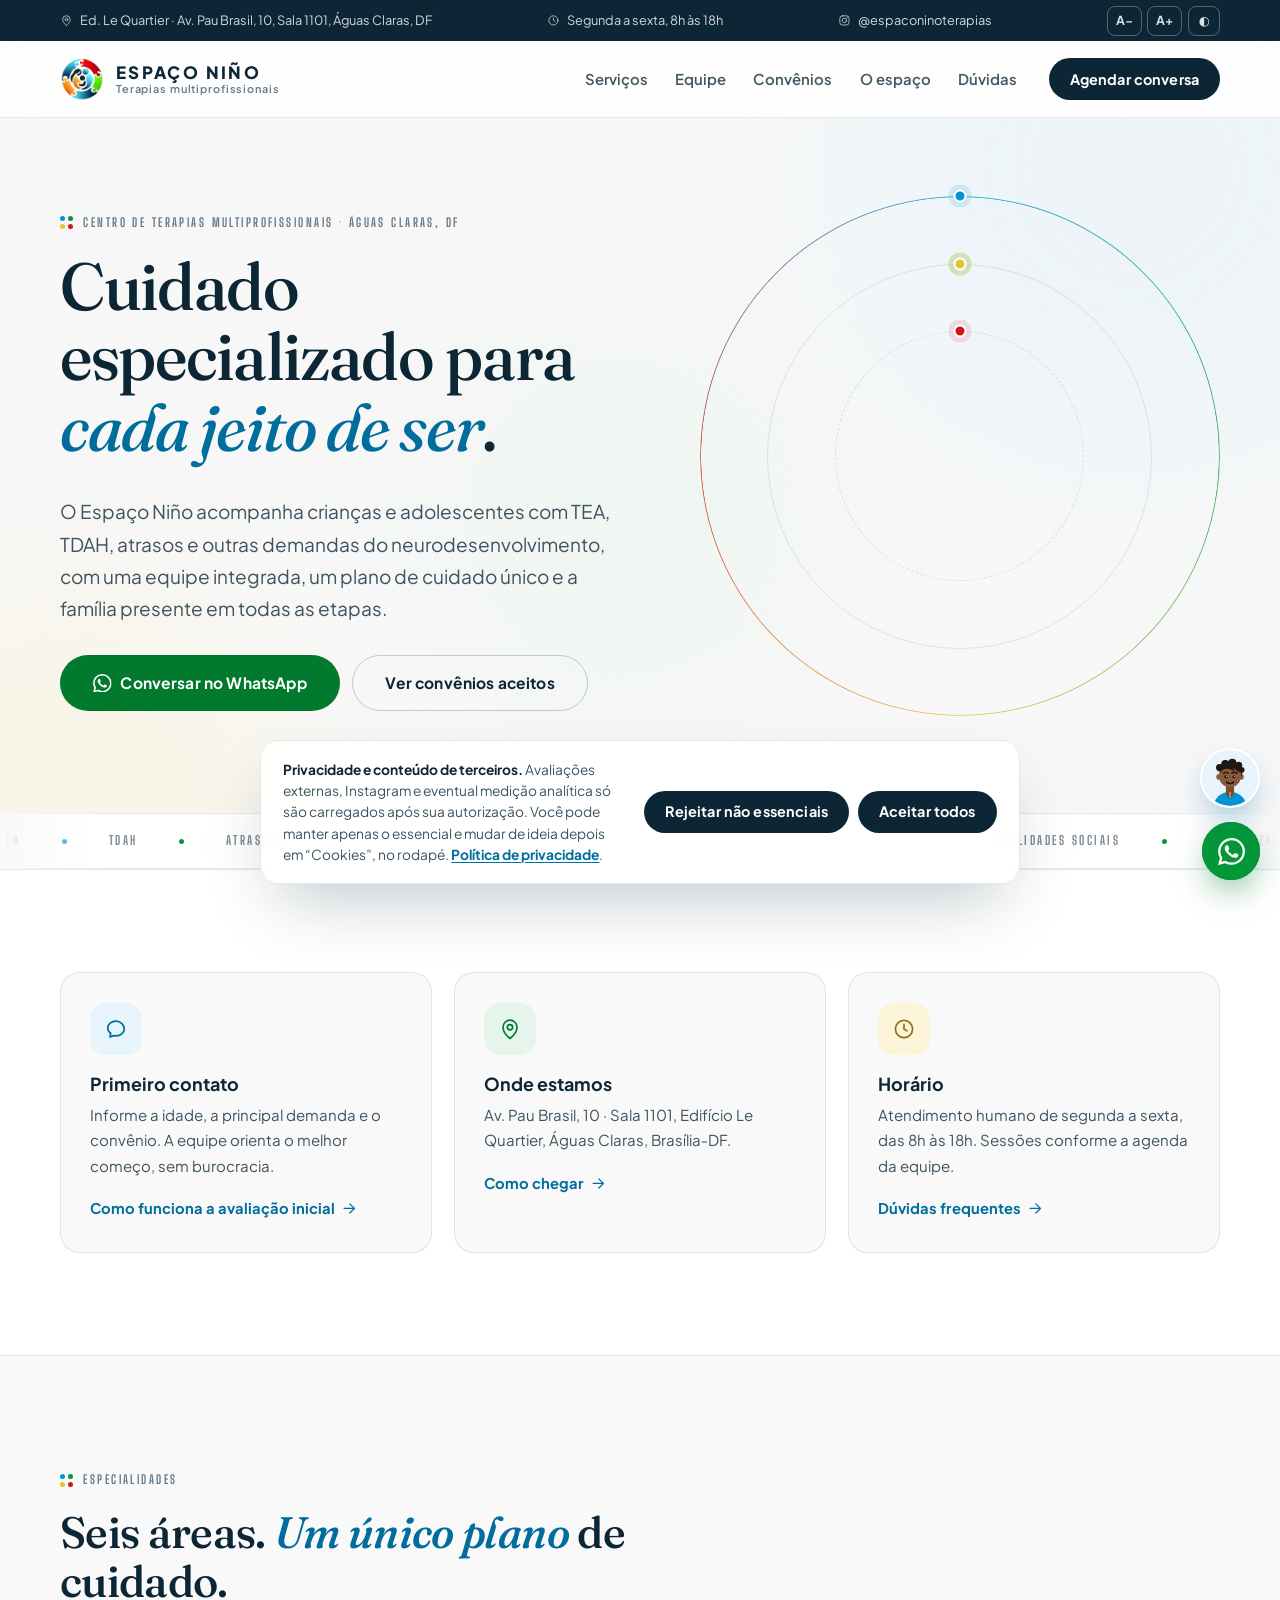
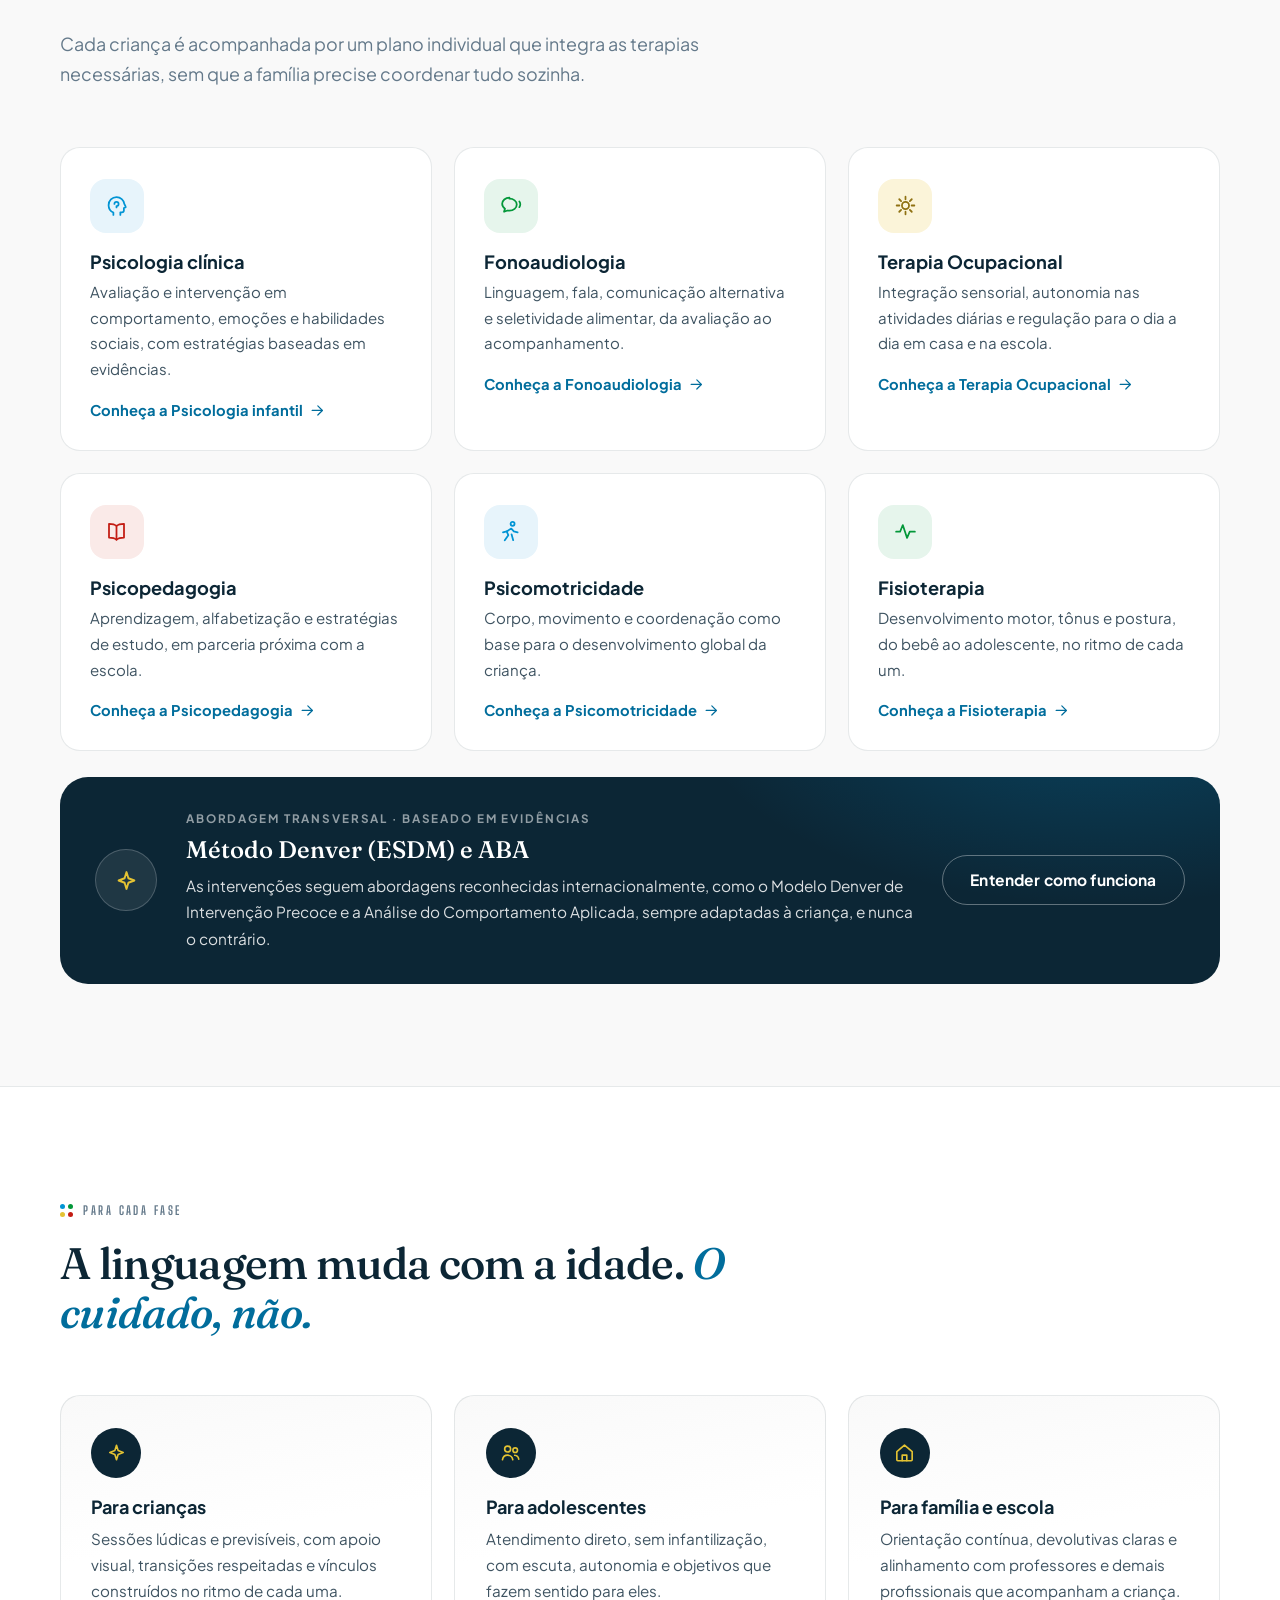
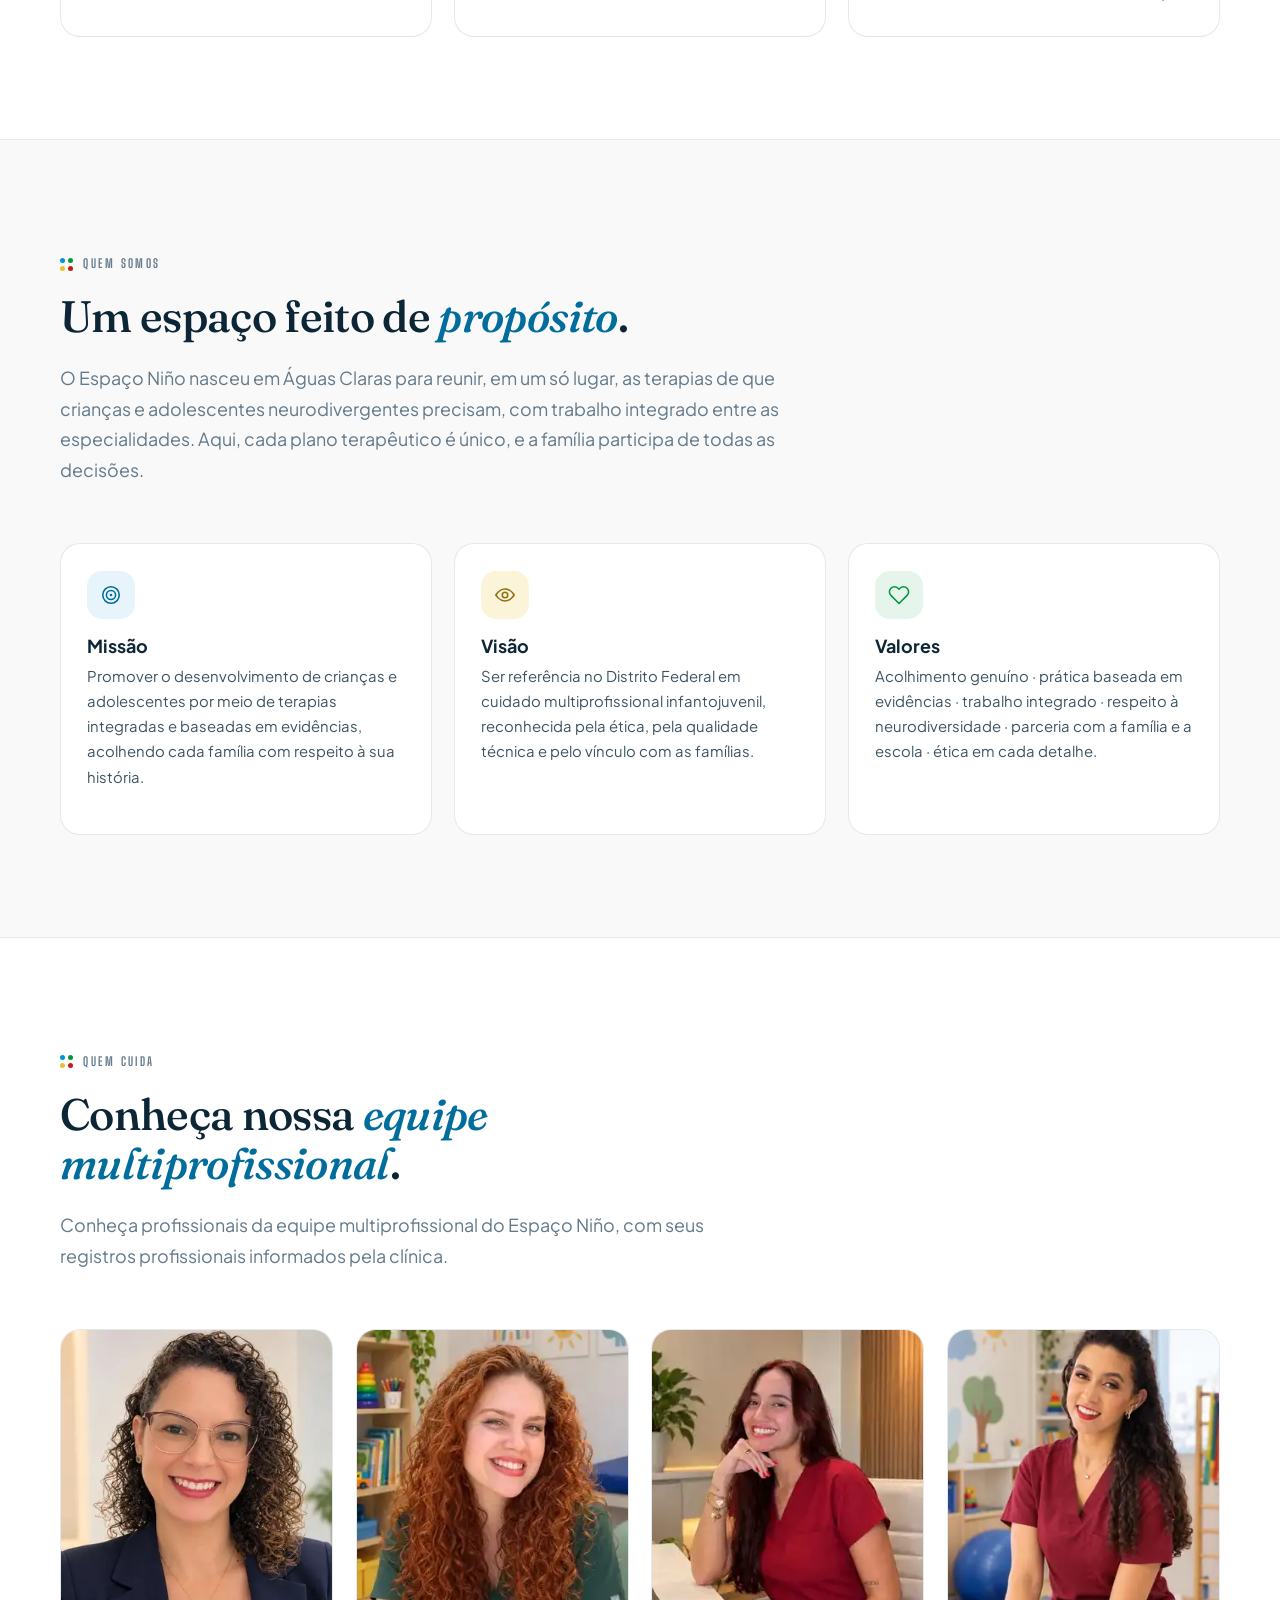
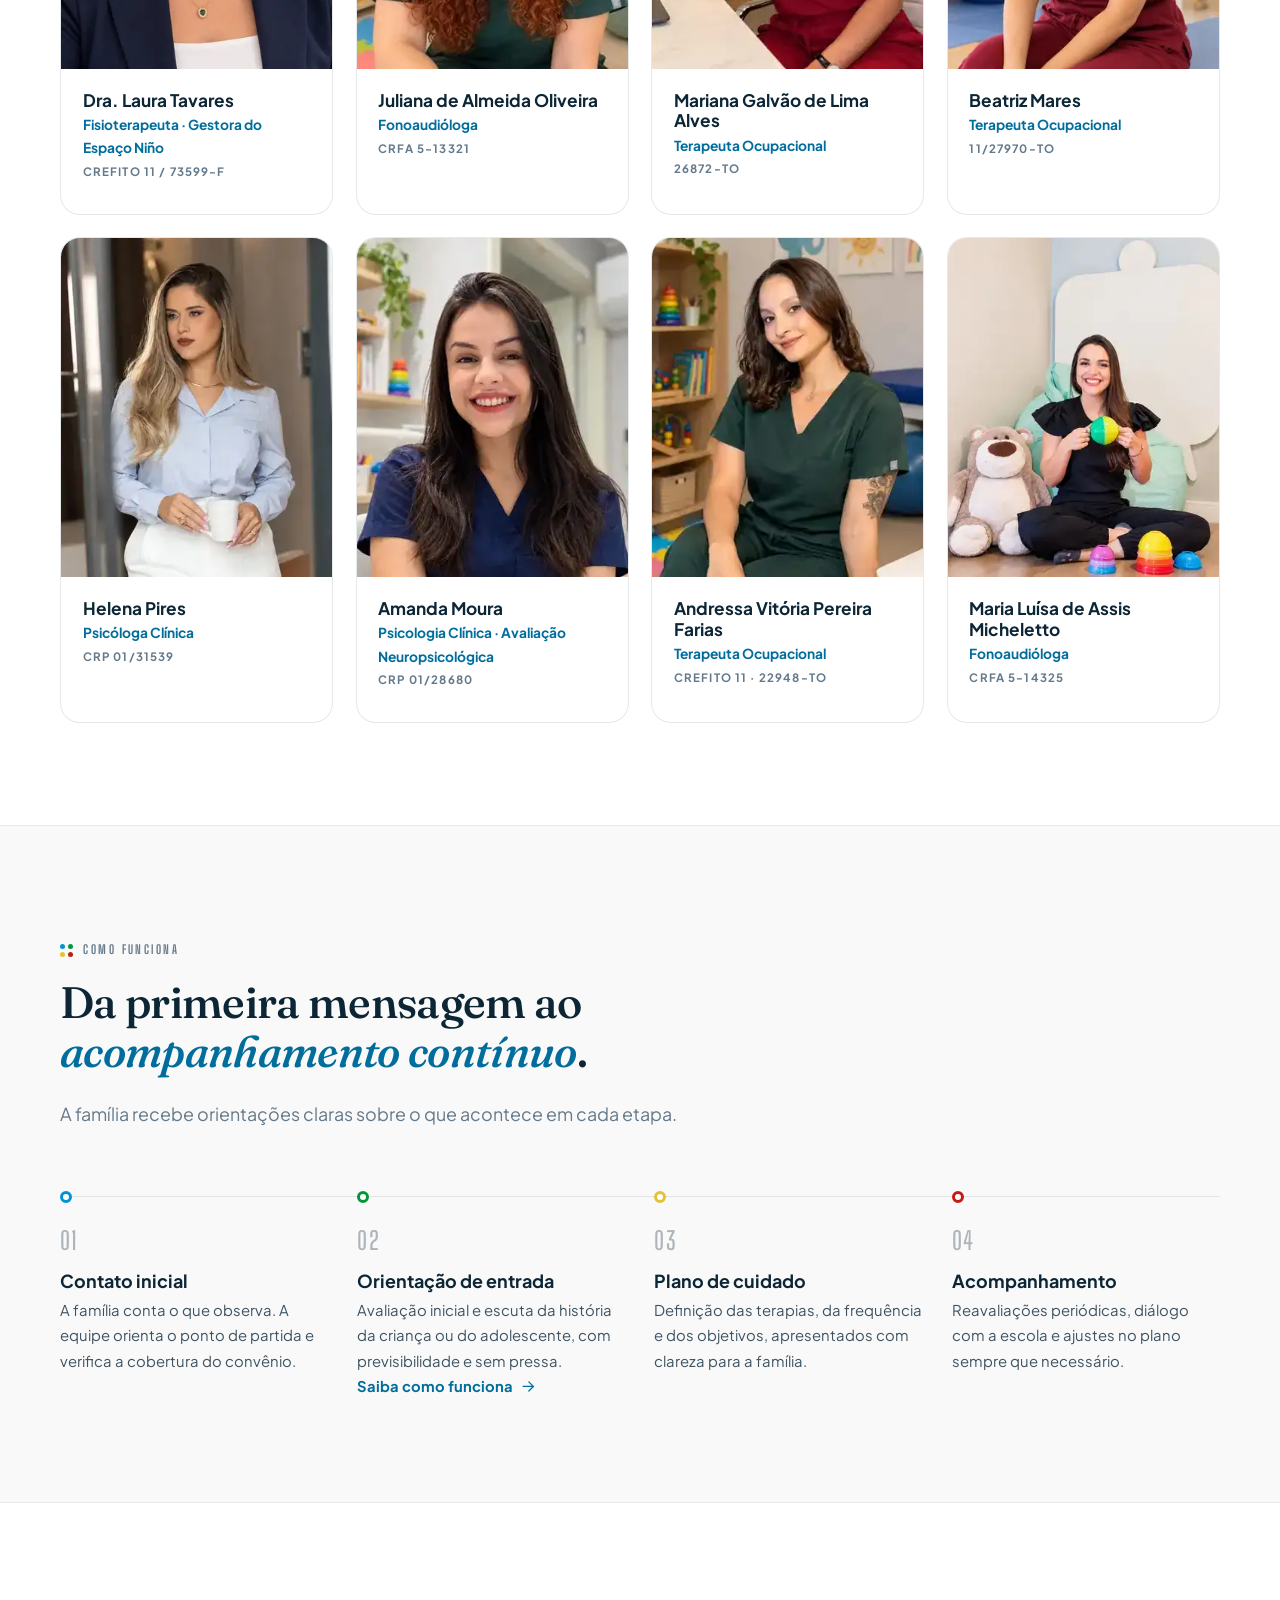
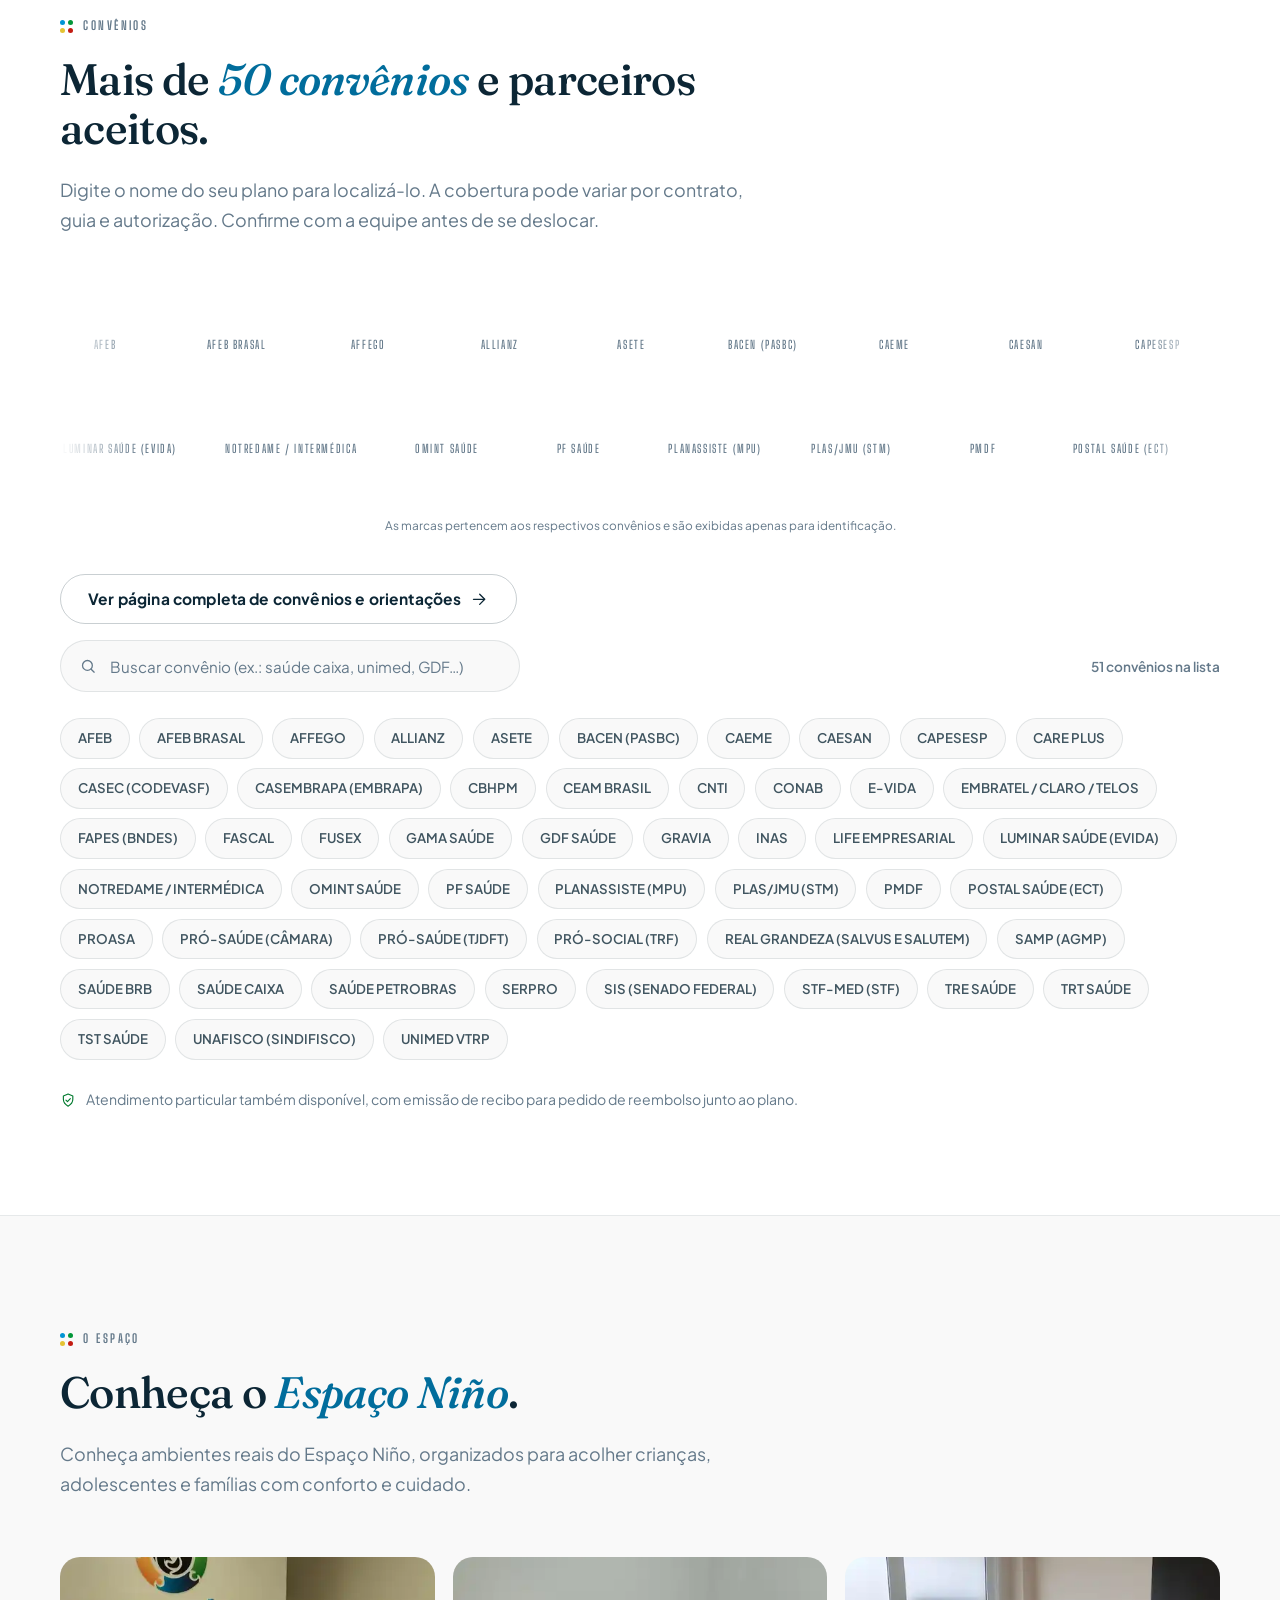
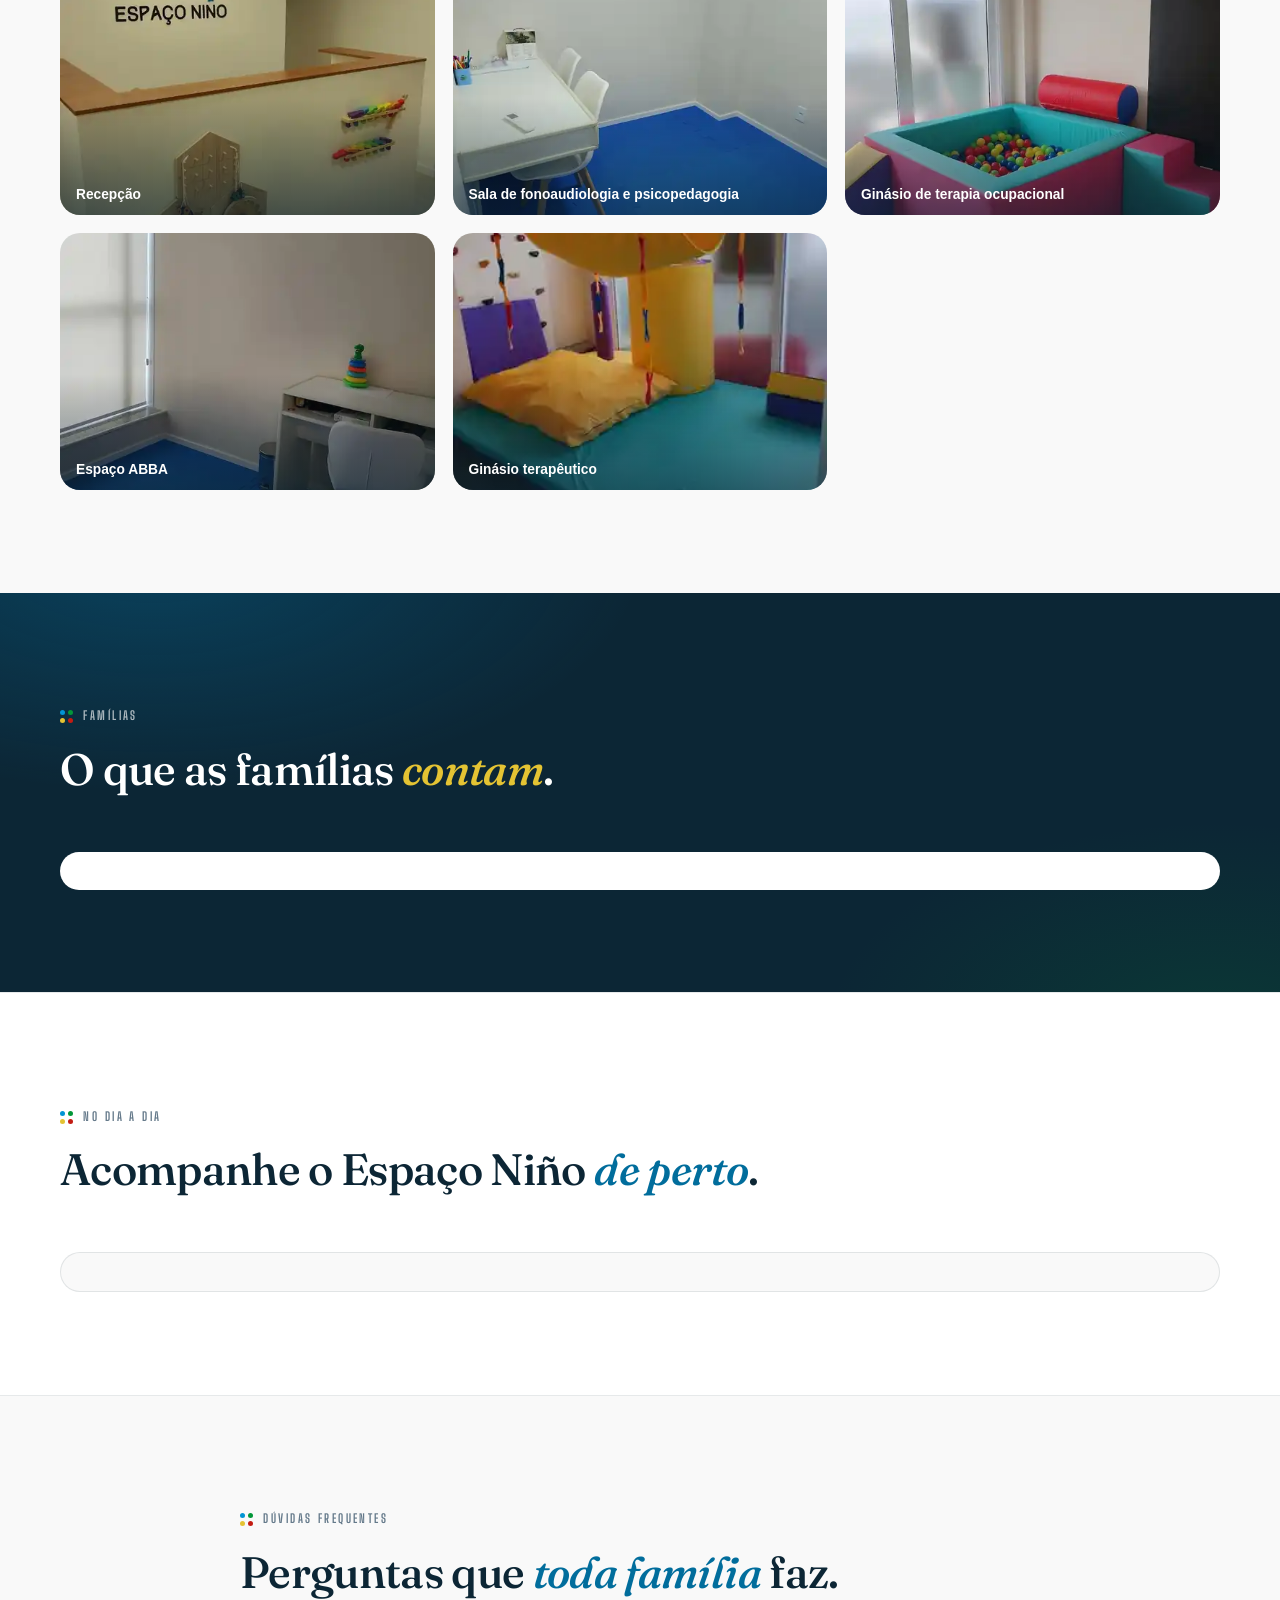
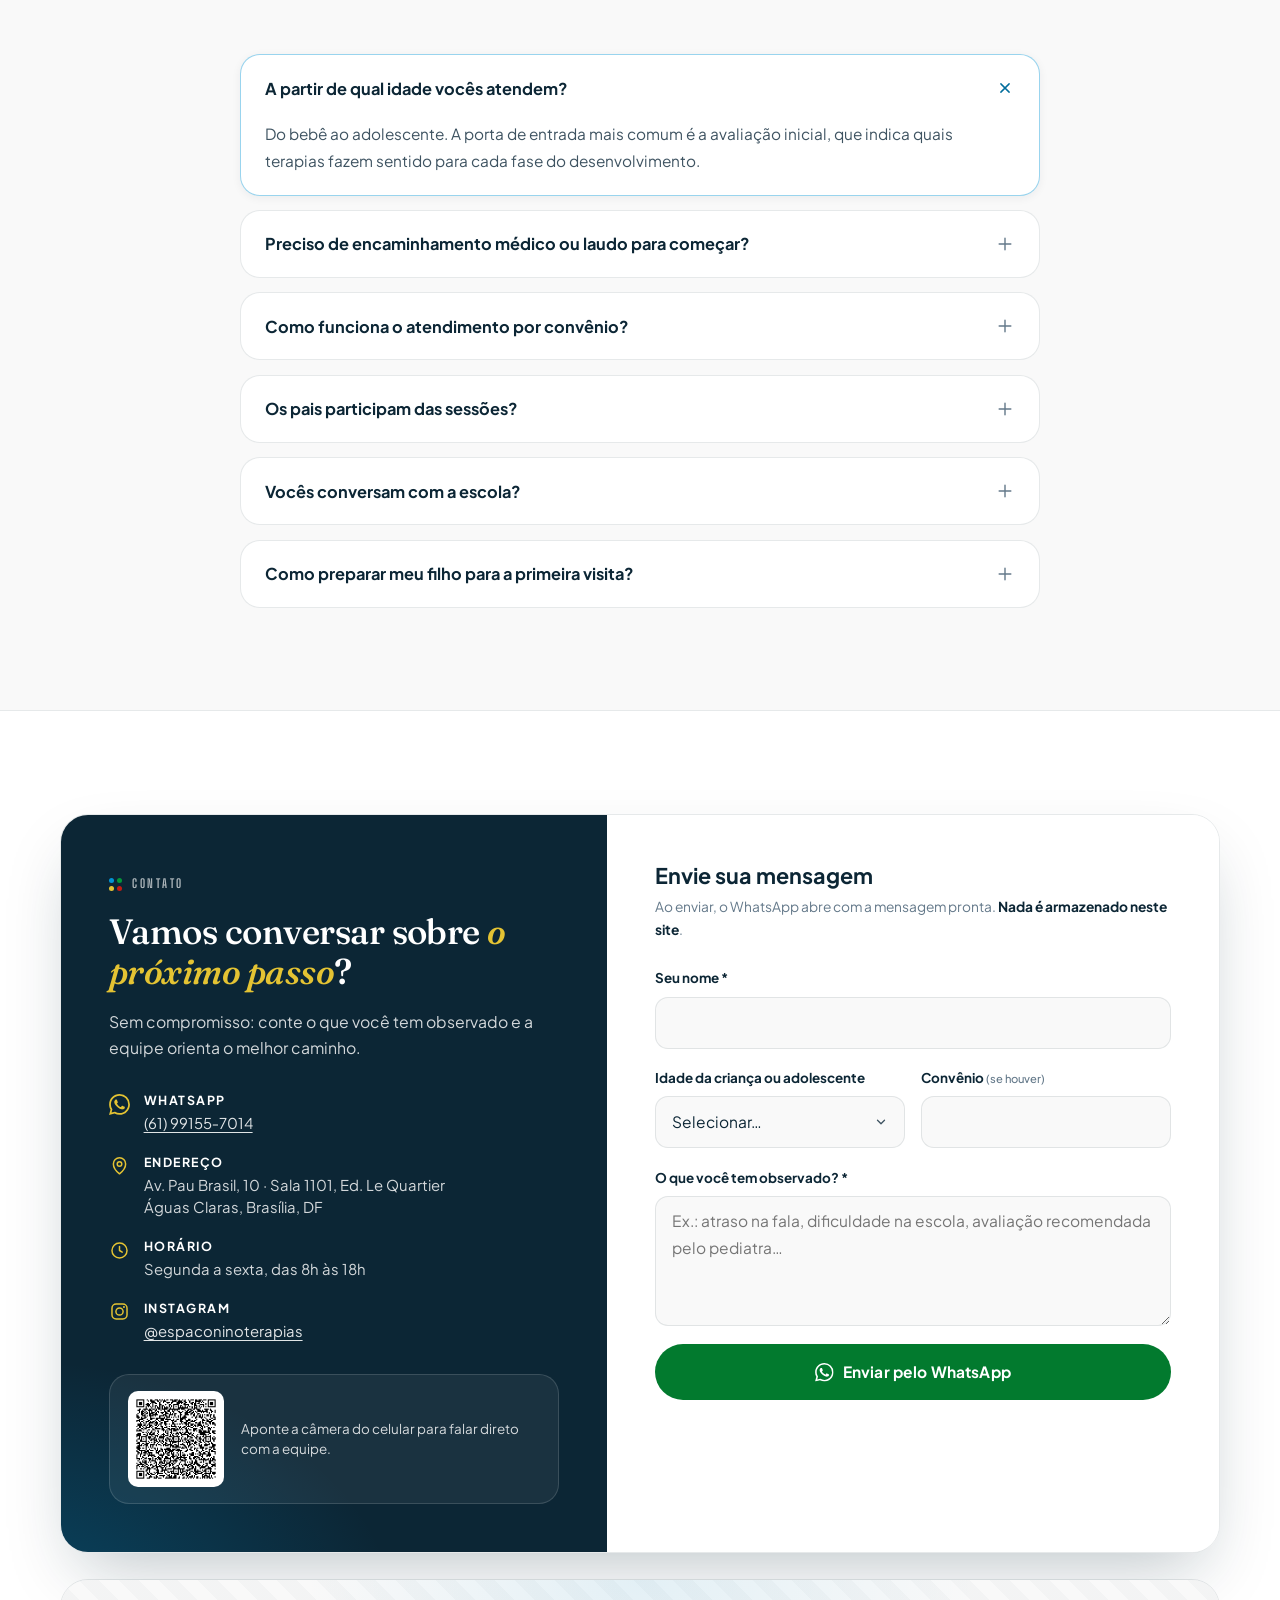
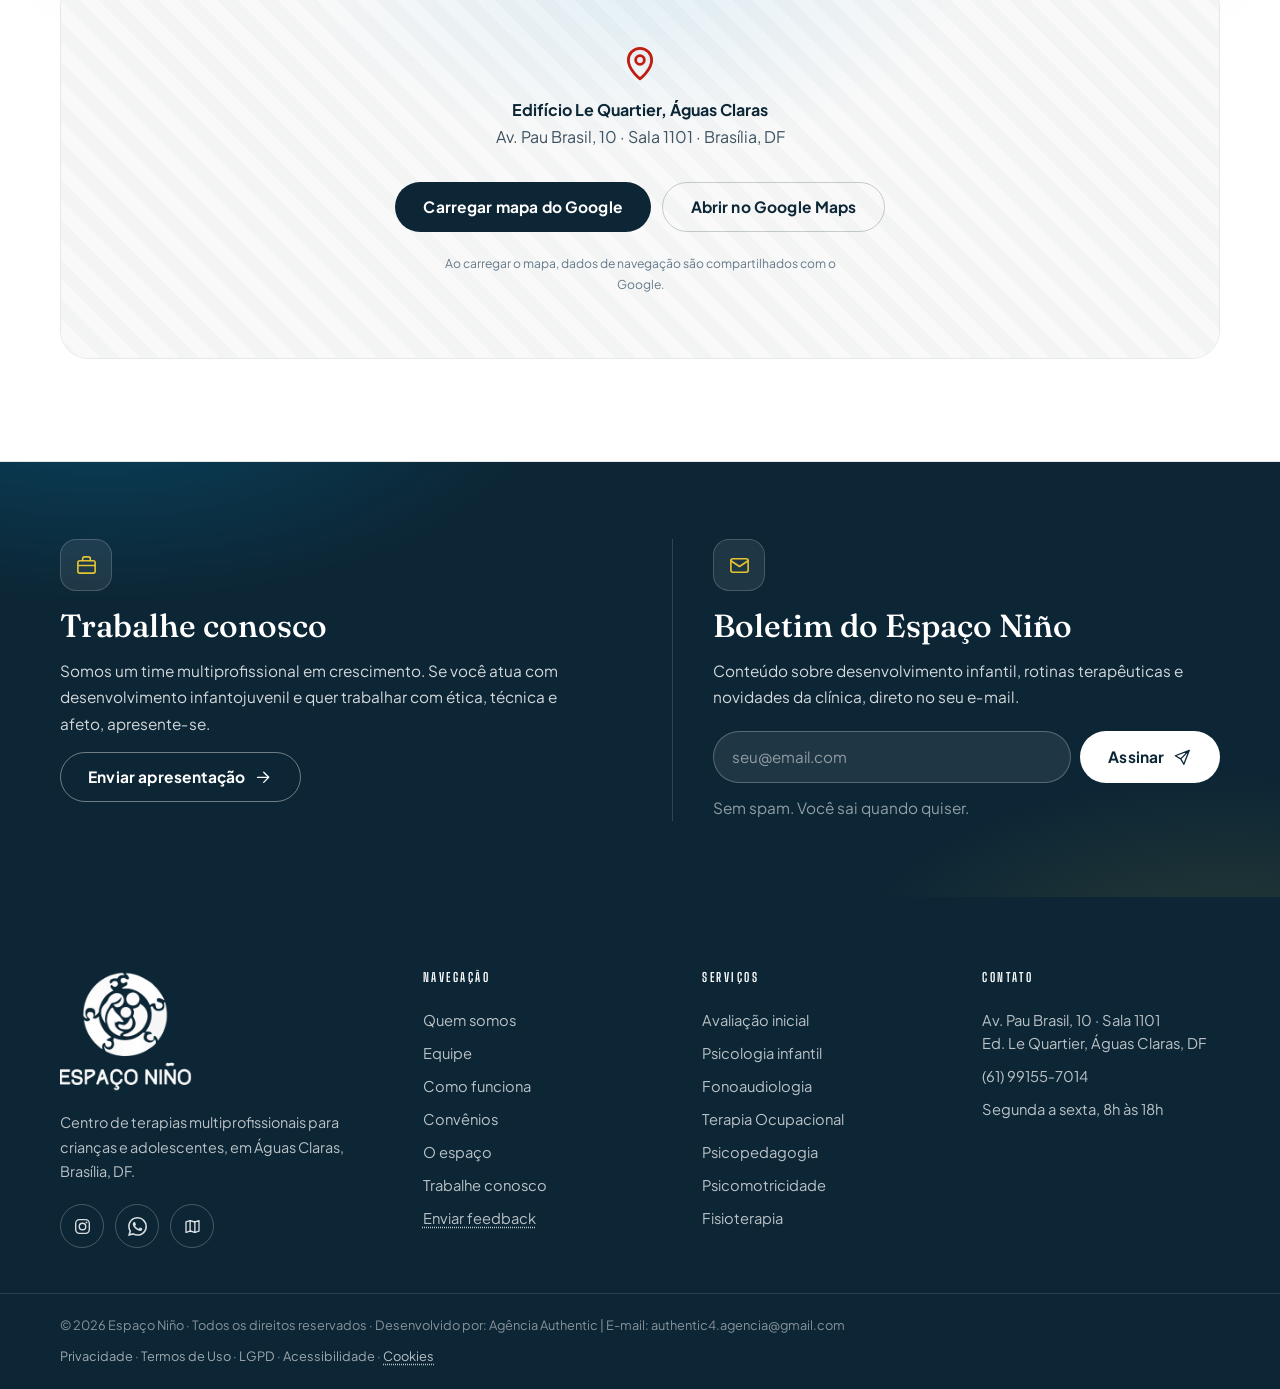
==== commit 288d0867: "Remove blog e referências ao Blogger" ====
--- a/index.html
+++ b/index.html
@@ -168,7 +168,6 @@
         <li><a href="convenios/">Convênios</a></li>
         <li><a href="#galeria">O espaço</a></li>
         <li><a href="#duvidas">Dúvidas</a></li>
-        <li><a href="https://espaconinoterapias.blogspot.com" target="_blank" rel="noopener">Blog <svg class="ic ic--ext" aria-hidden="true"><use href="#i-ext"/></svg></a></li><!-- TODO: confirmar URL do blog -->
       </ul>
     </nav>
 
@@ -193,7 +192,6 @@
         <li><a href="#galeria">O espaço</a></li>
         <li><a href="#duvidas">Dúvidas</a></li>
         <li><a href="#contato">Contato</a></li>
-        <li><a href="https://espaconinoterapias.blogspot.com" target="_blank" rel="noopener">Blog <svg class="ic ic--ext" aria-hidden="true"><use href="#i-ext"/></svg></a></li>
       </ul>
       <a class="btn btn--wa btn--block" href="https://wa.me/5561991557014?text=Ol%C3%A1!%20Gostaria%20de%20agendar%20uma%20conversa%20com%20a%20equipe%20do%20Espa%C3%A7o%20Ni%C3%B1o." target="_blank" rel="noopener">
         <svg class="ic" aria-hidden="true"><use href="#i-wa"/></svg> Conversar no WhatsApp
@@ -935,7 +933,6 @@
         <li><a href="convenios/">Convênios</a></li>
         <li><a href="#galeria">O espaço</a></li>
         <li><a href="#trabalhe-conosco">Trabalhe conosco</a></li>
-        <li><a href="https://espaconinoterapias.blogspot.com" target="_blank" rel="noopener">Blog <svg class="ic ic--ext" aria-hidden="true"><use href="#i-ext"/></svg></a></li>
         <li><button type="button" class="footer__feedback" data-feedback>Enviar feedback</button></li>
       </ul>
     </nav>
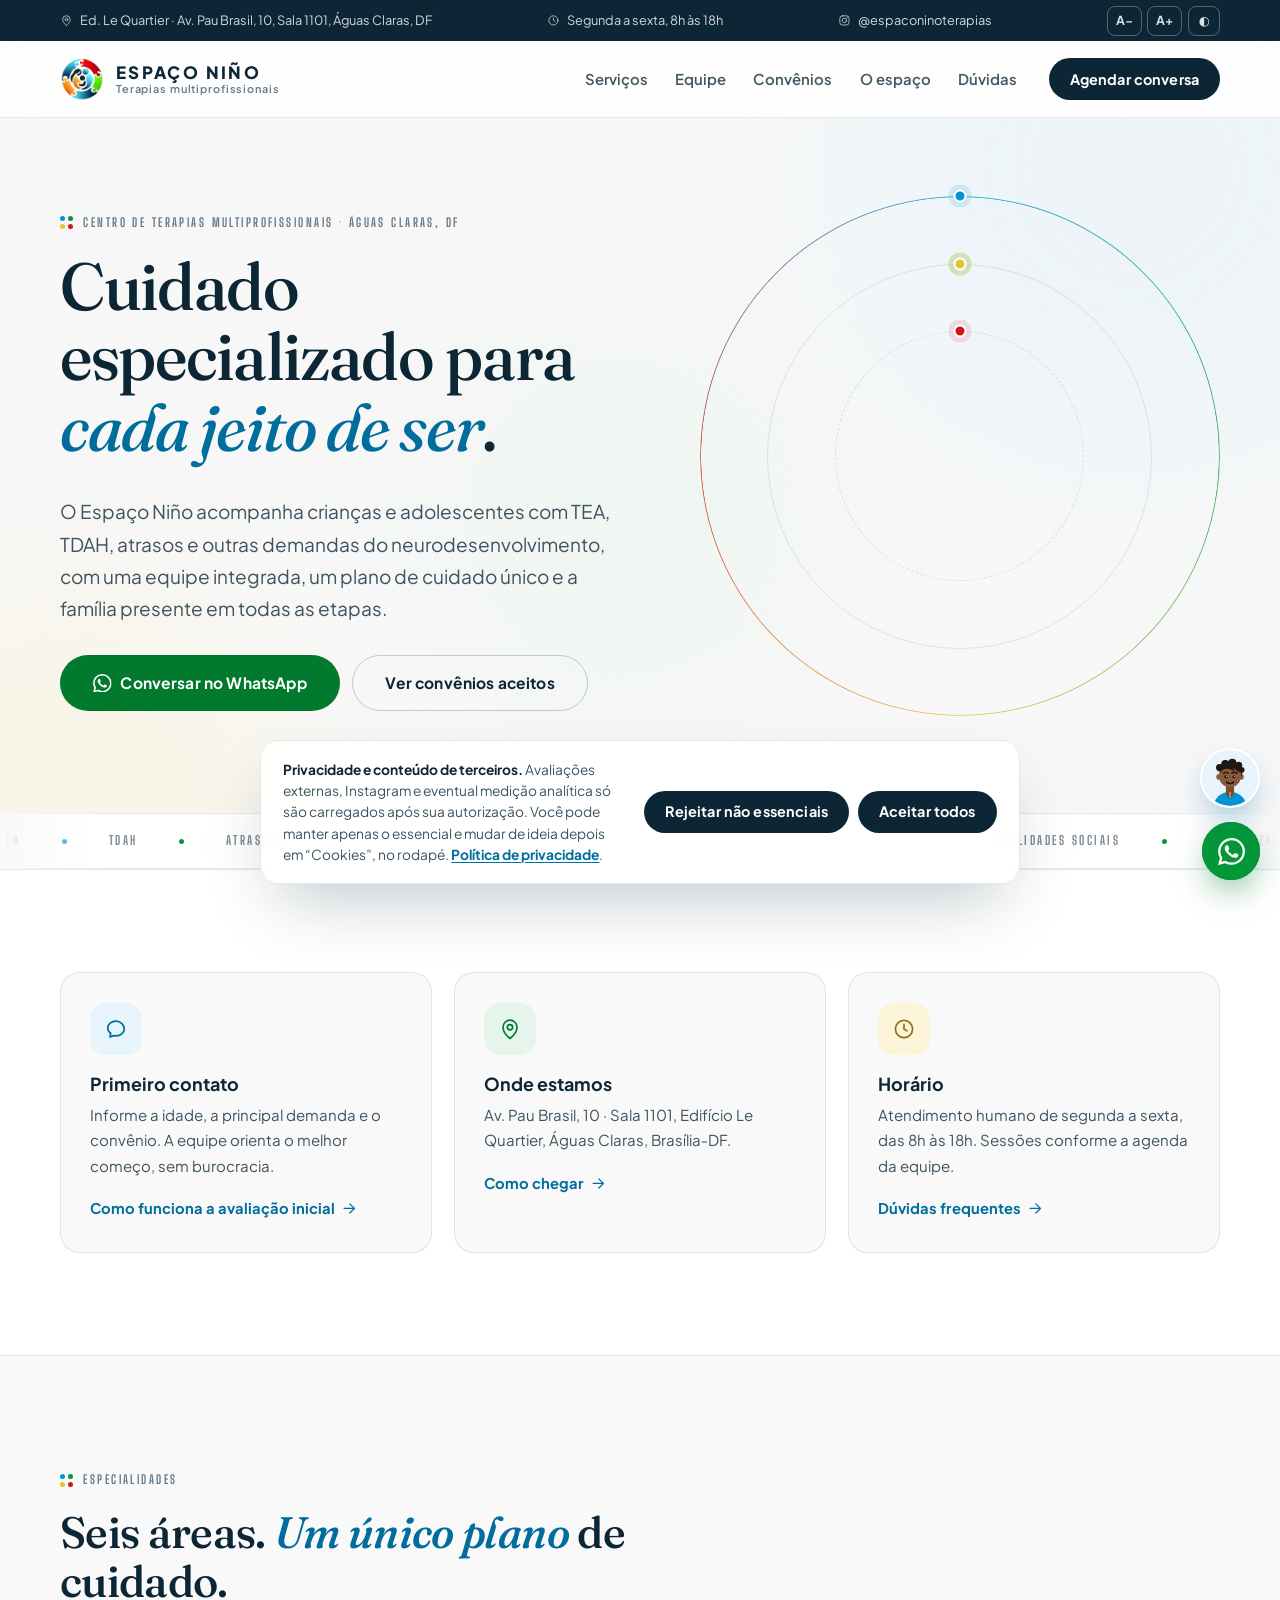
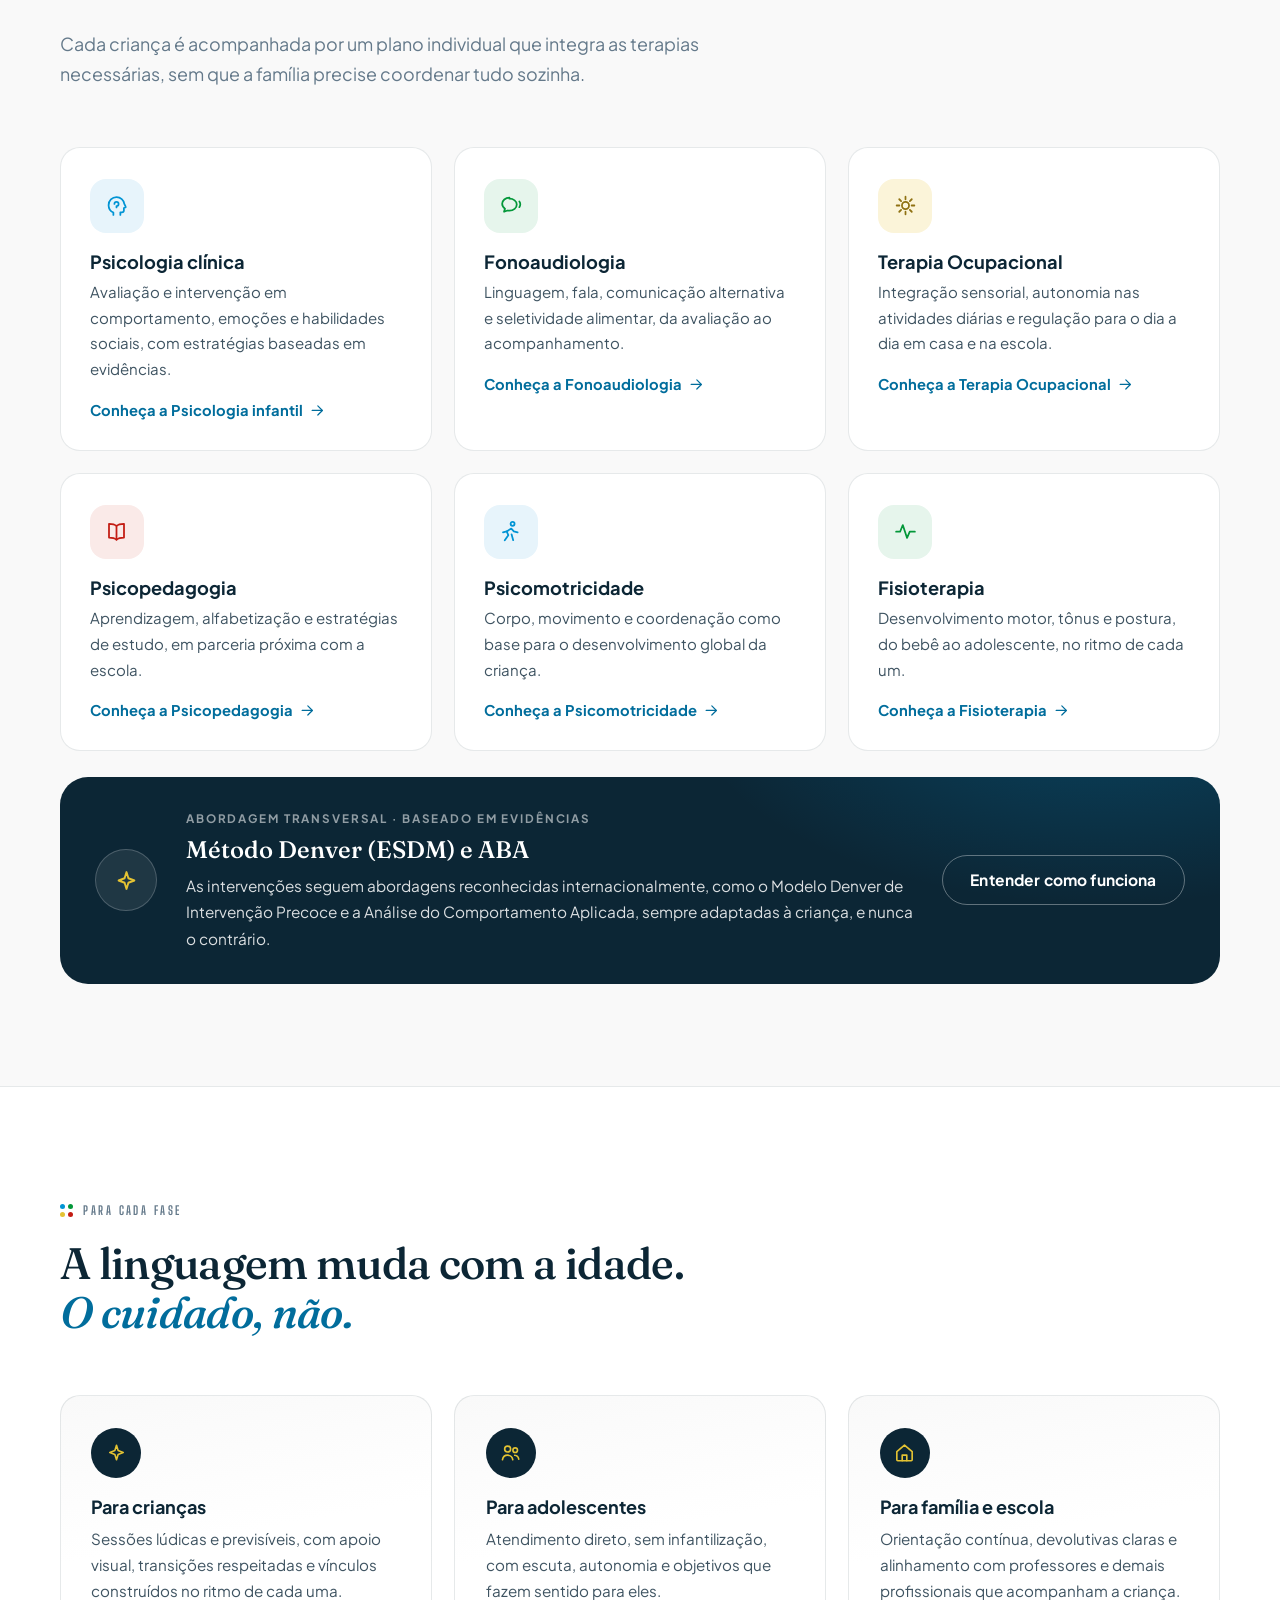
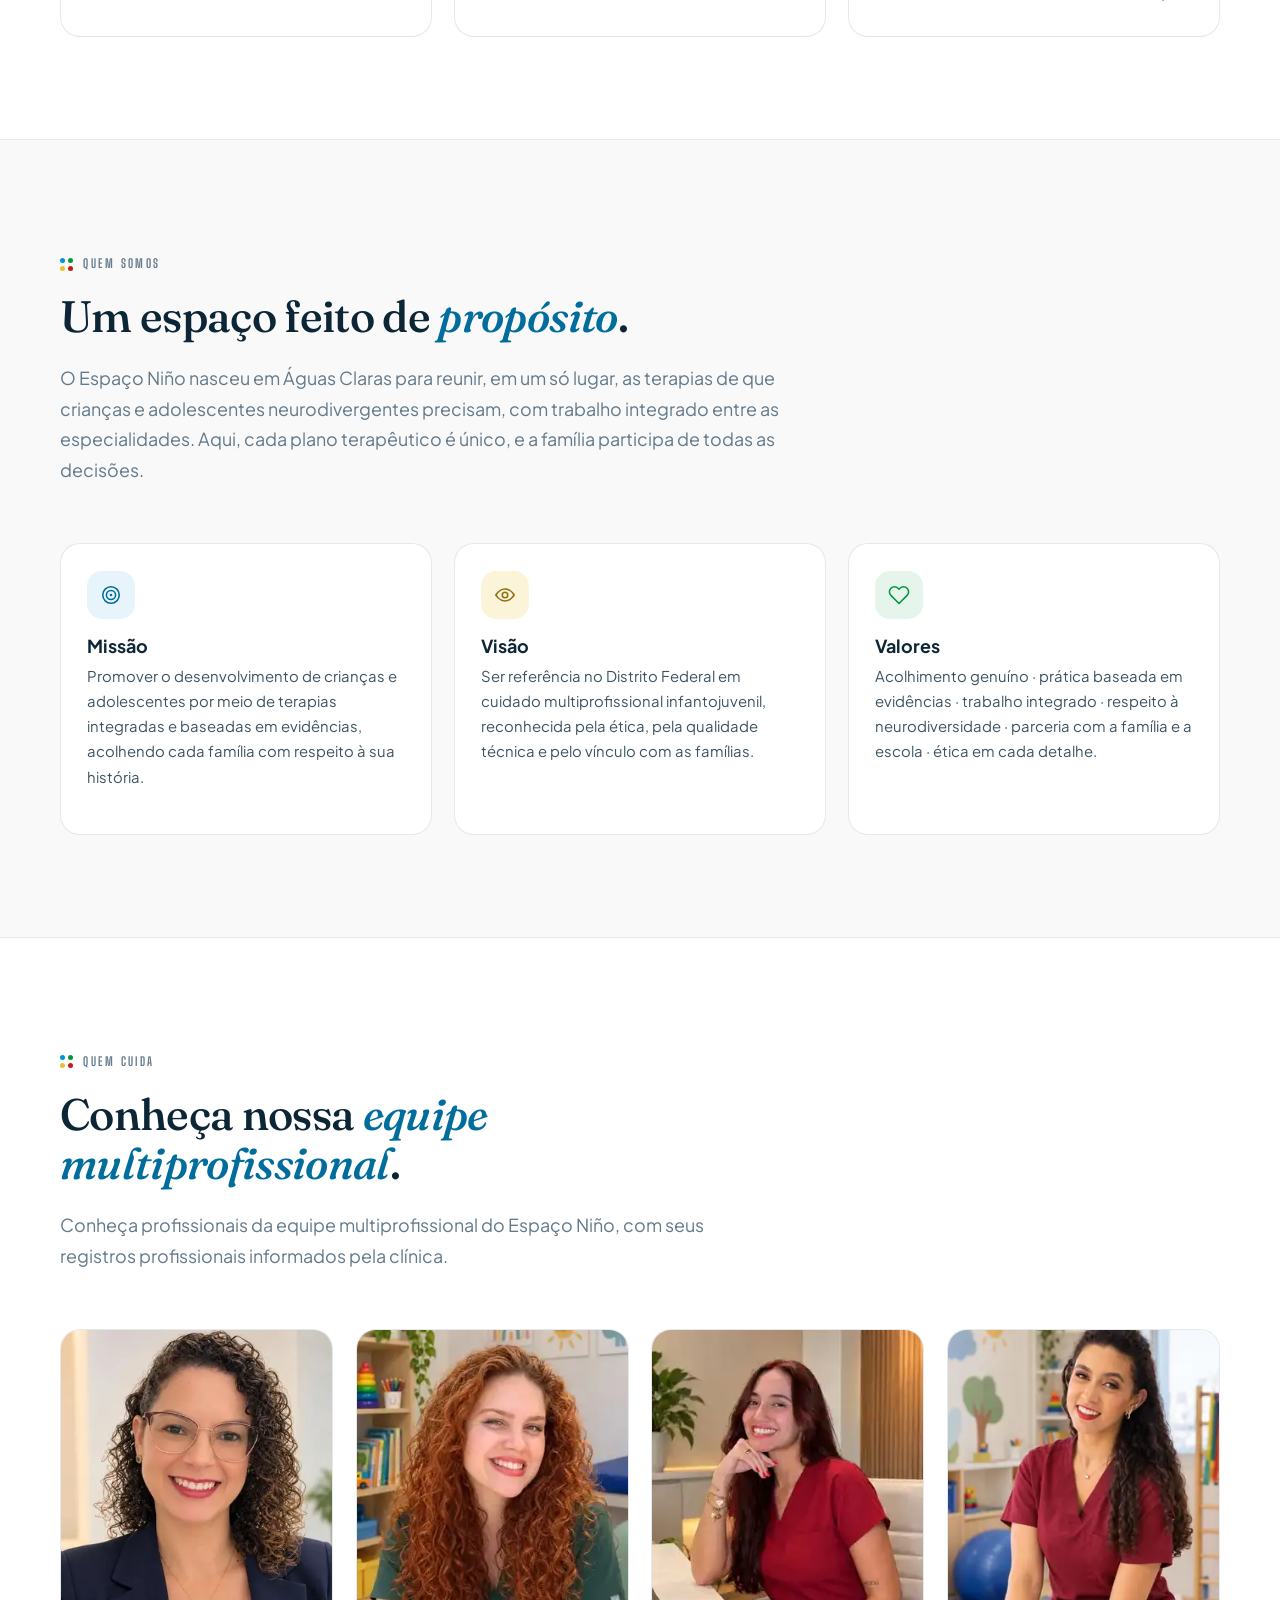
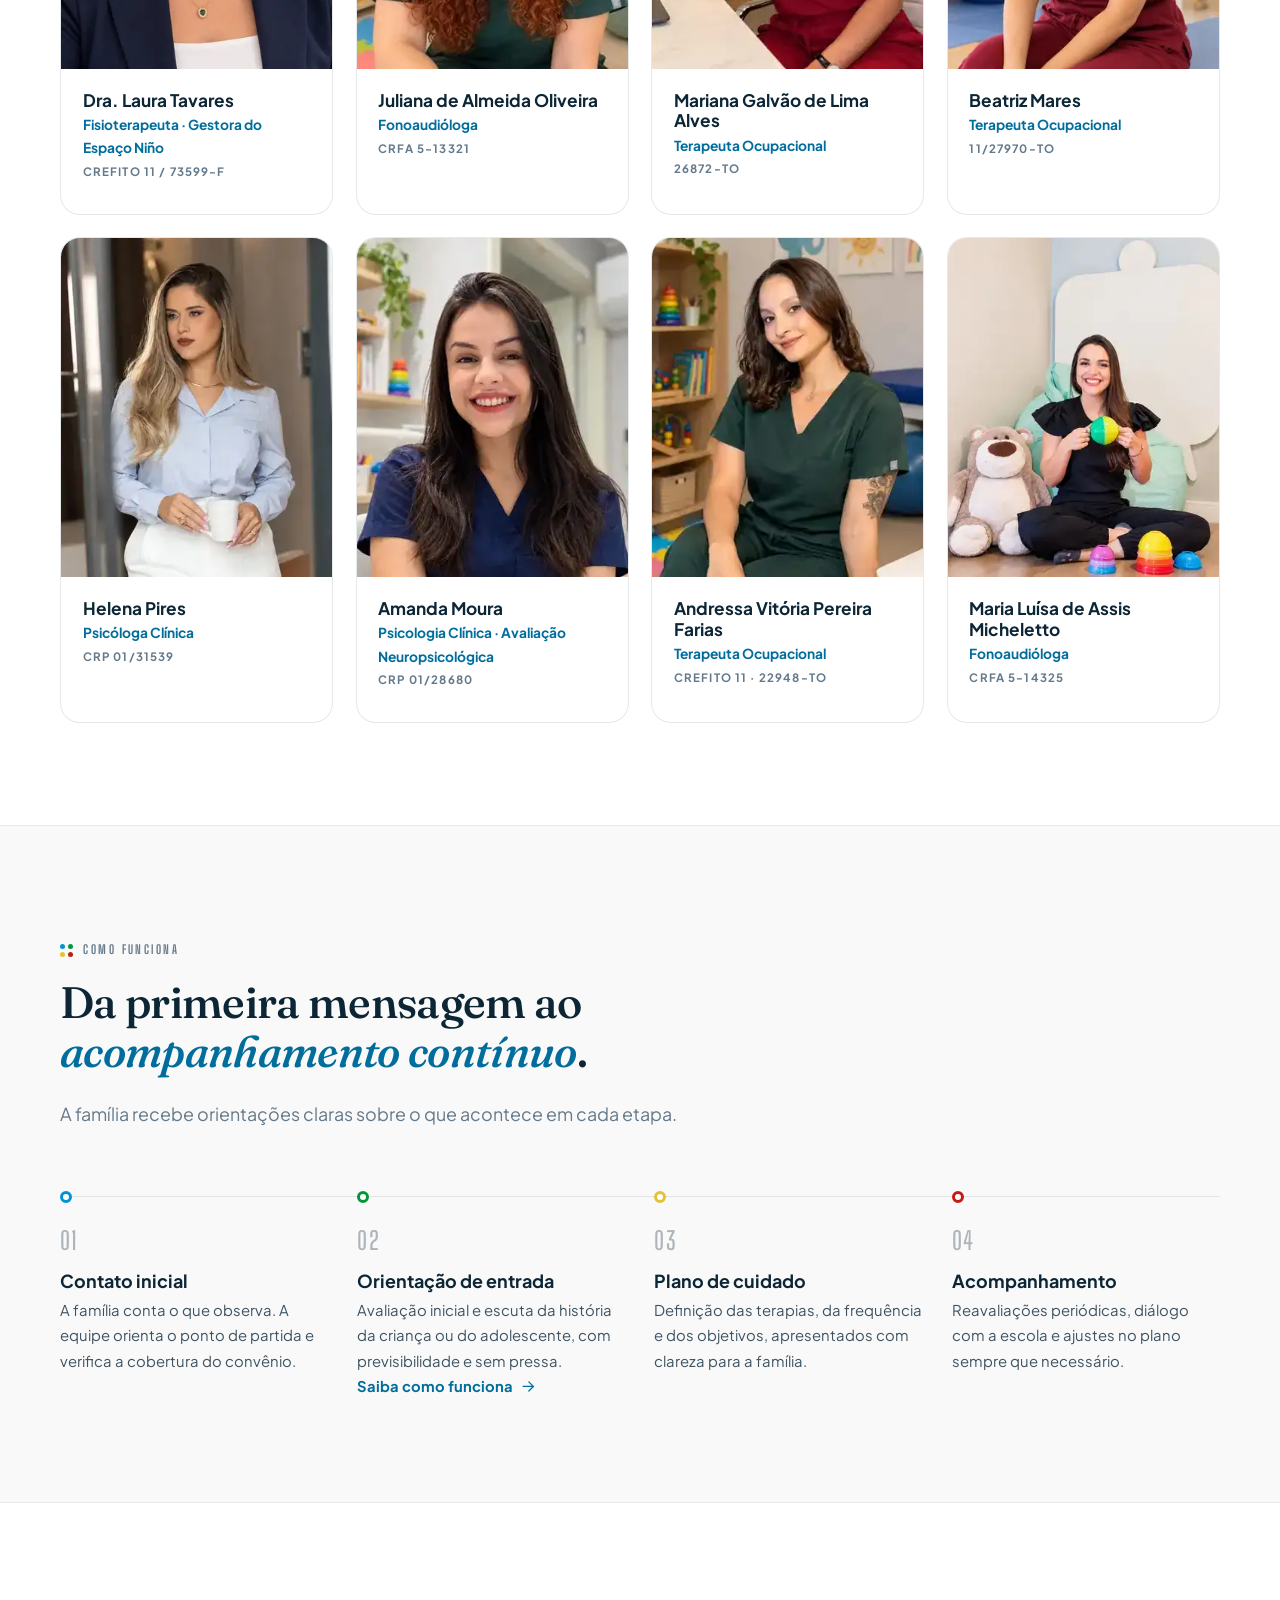
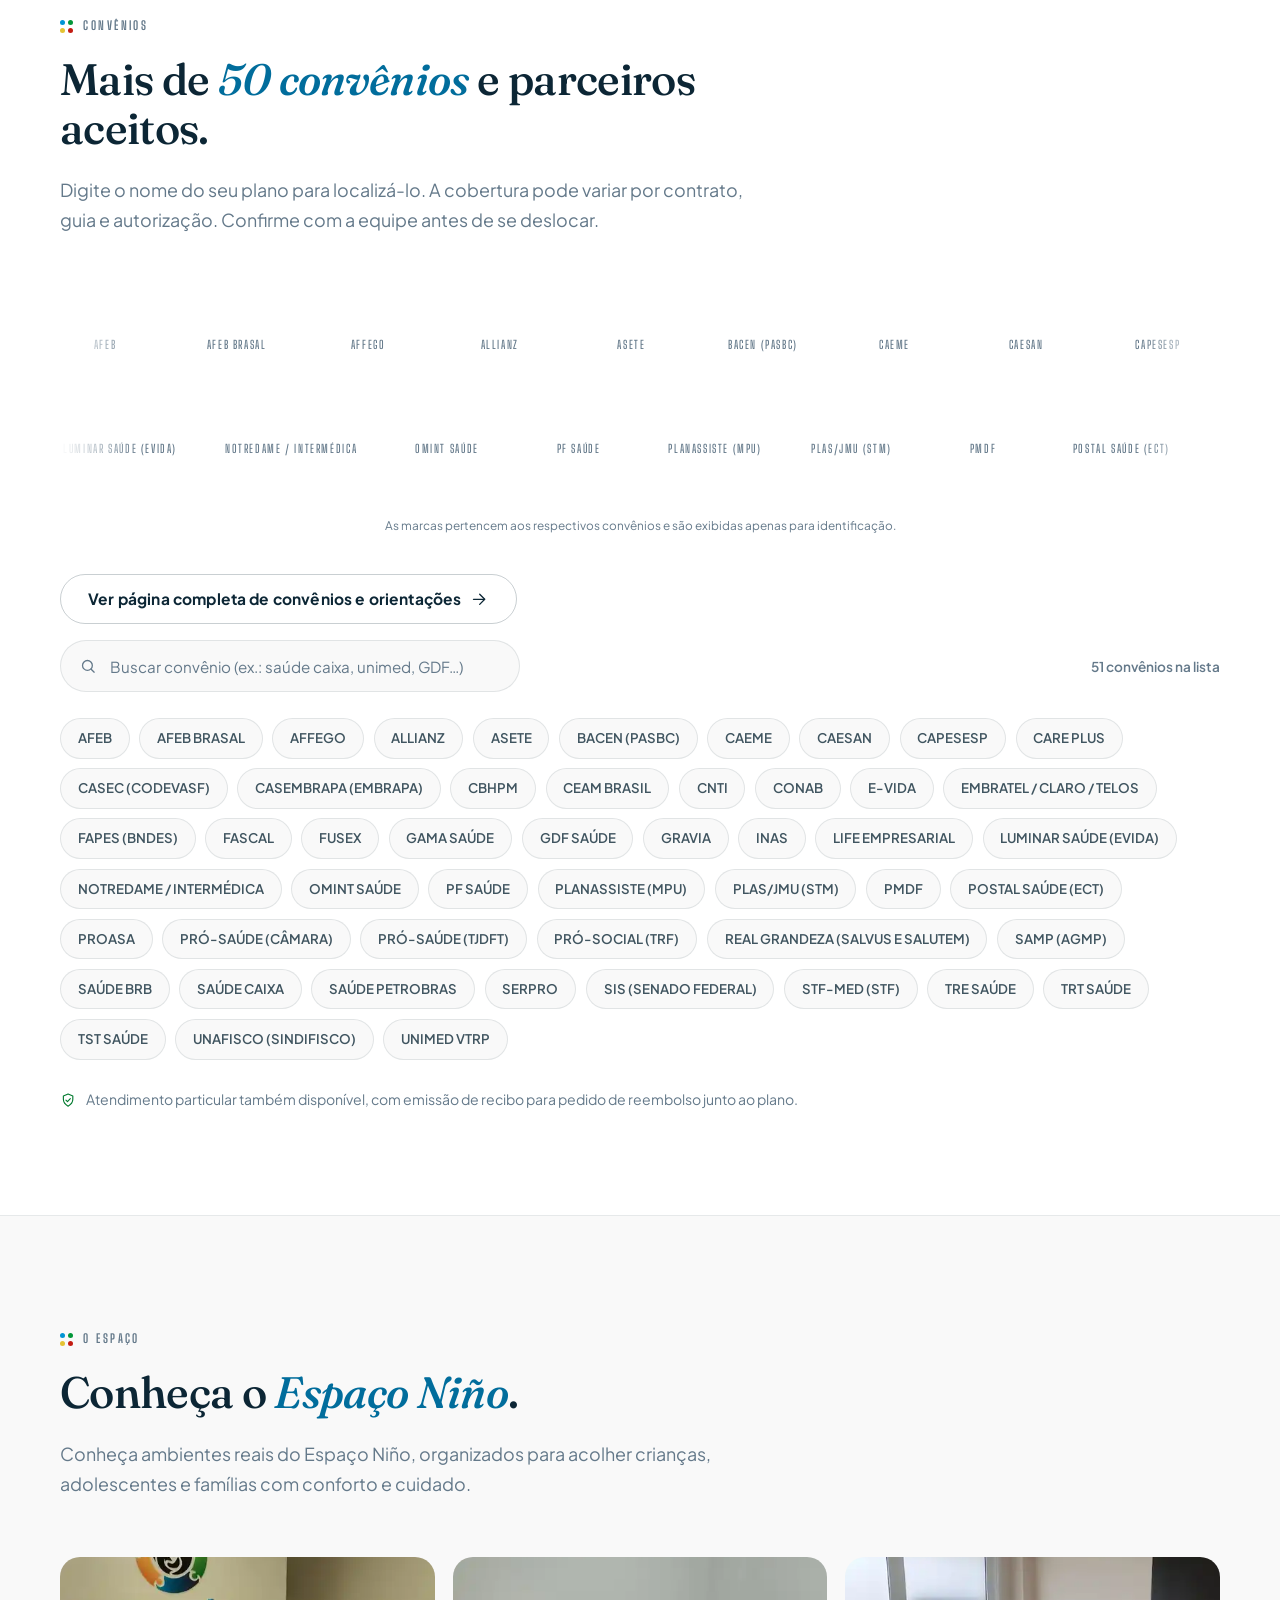
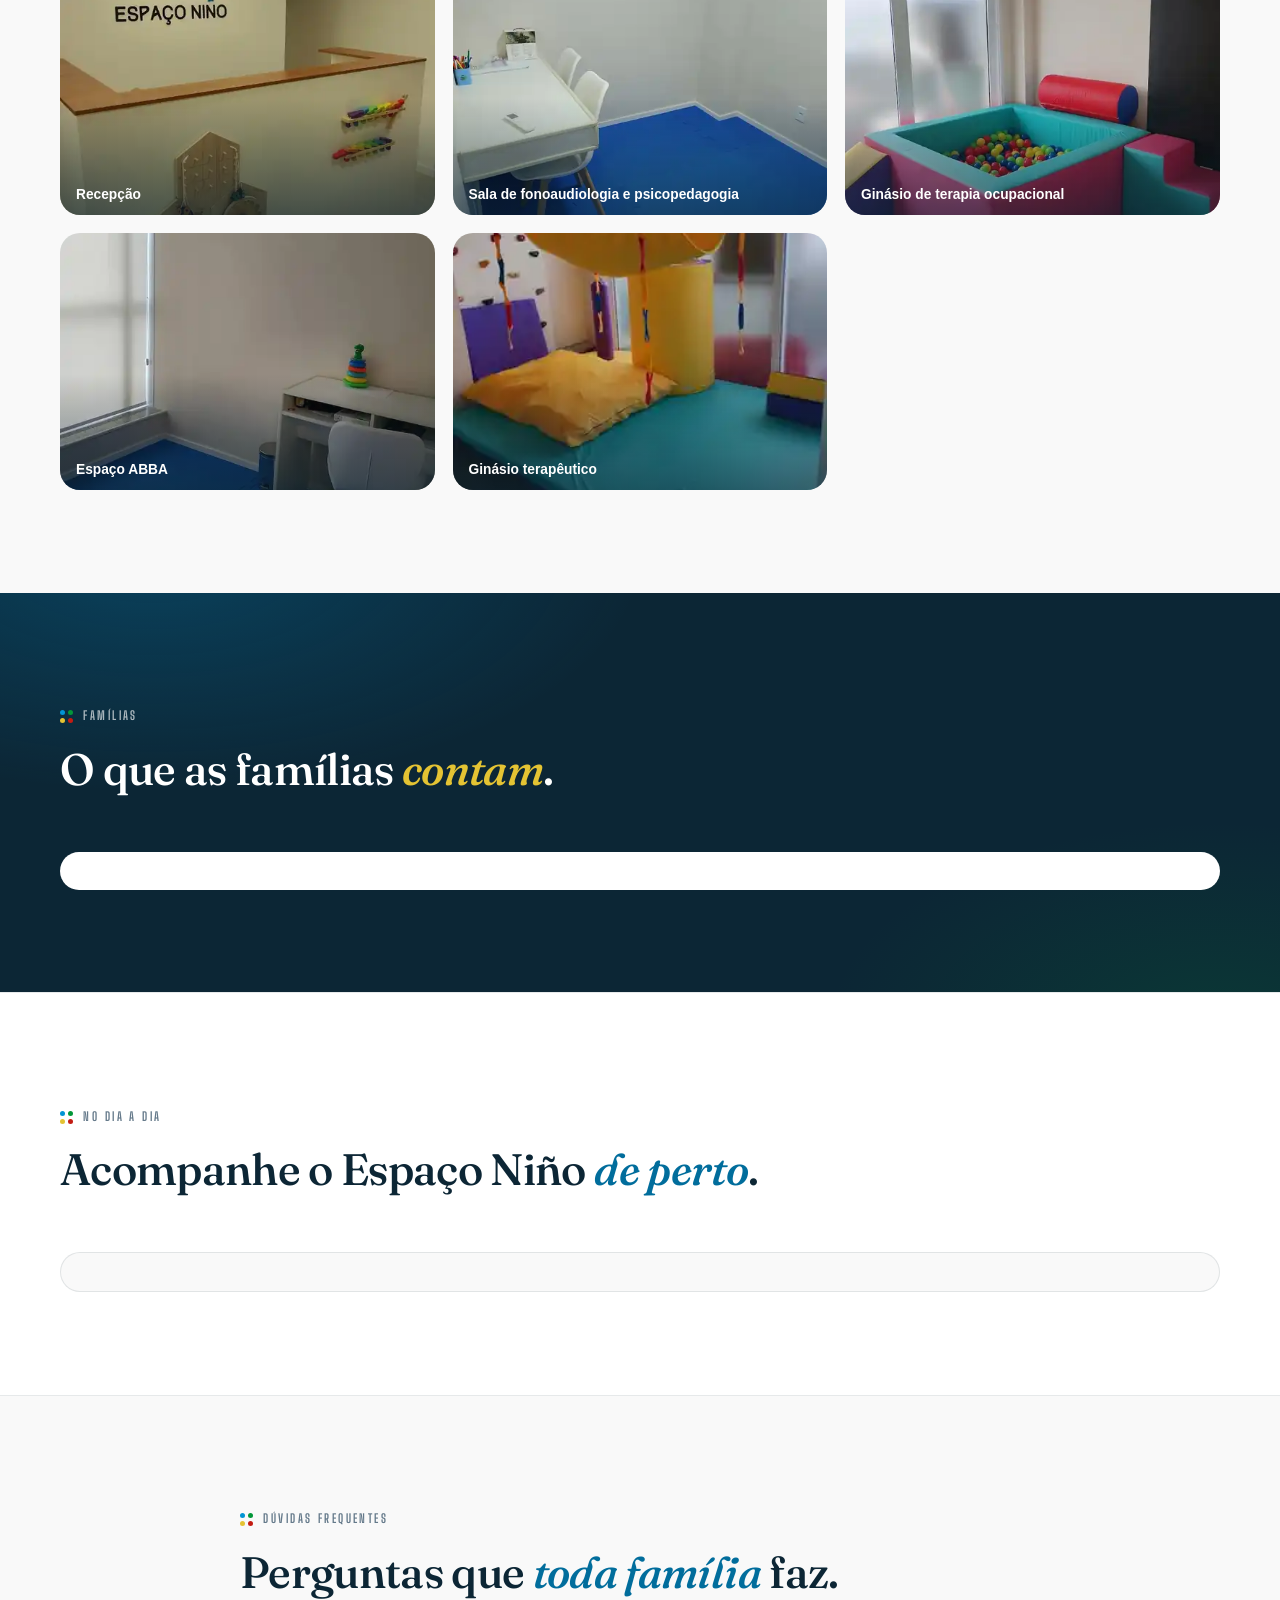
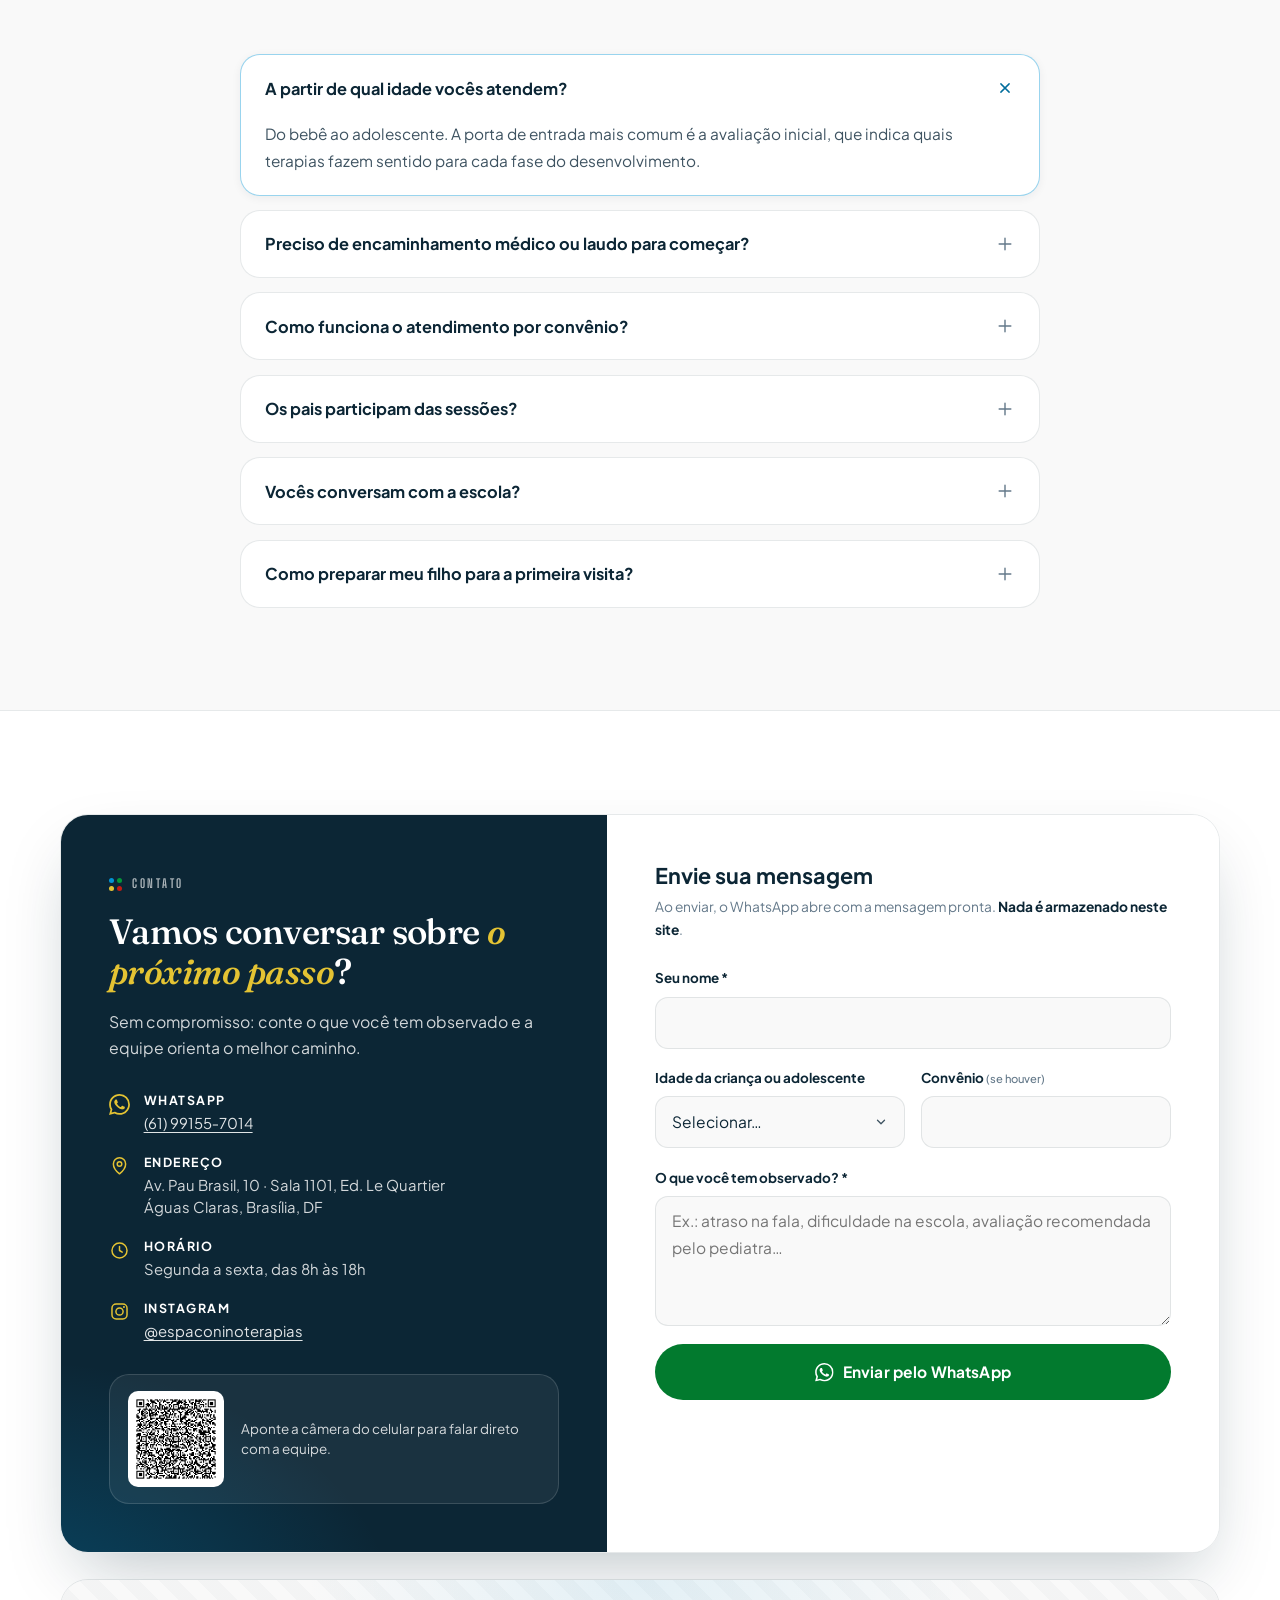
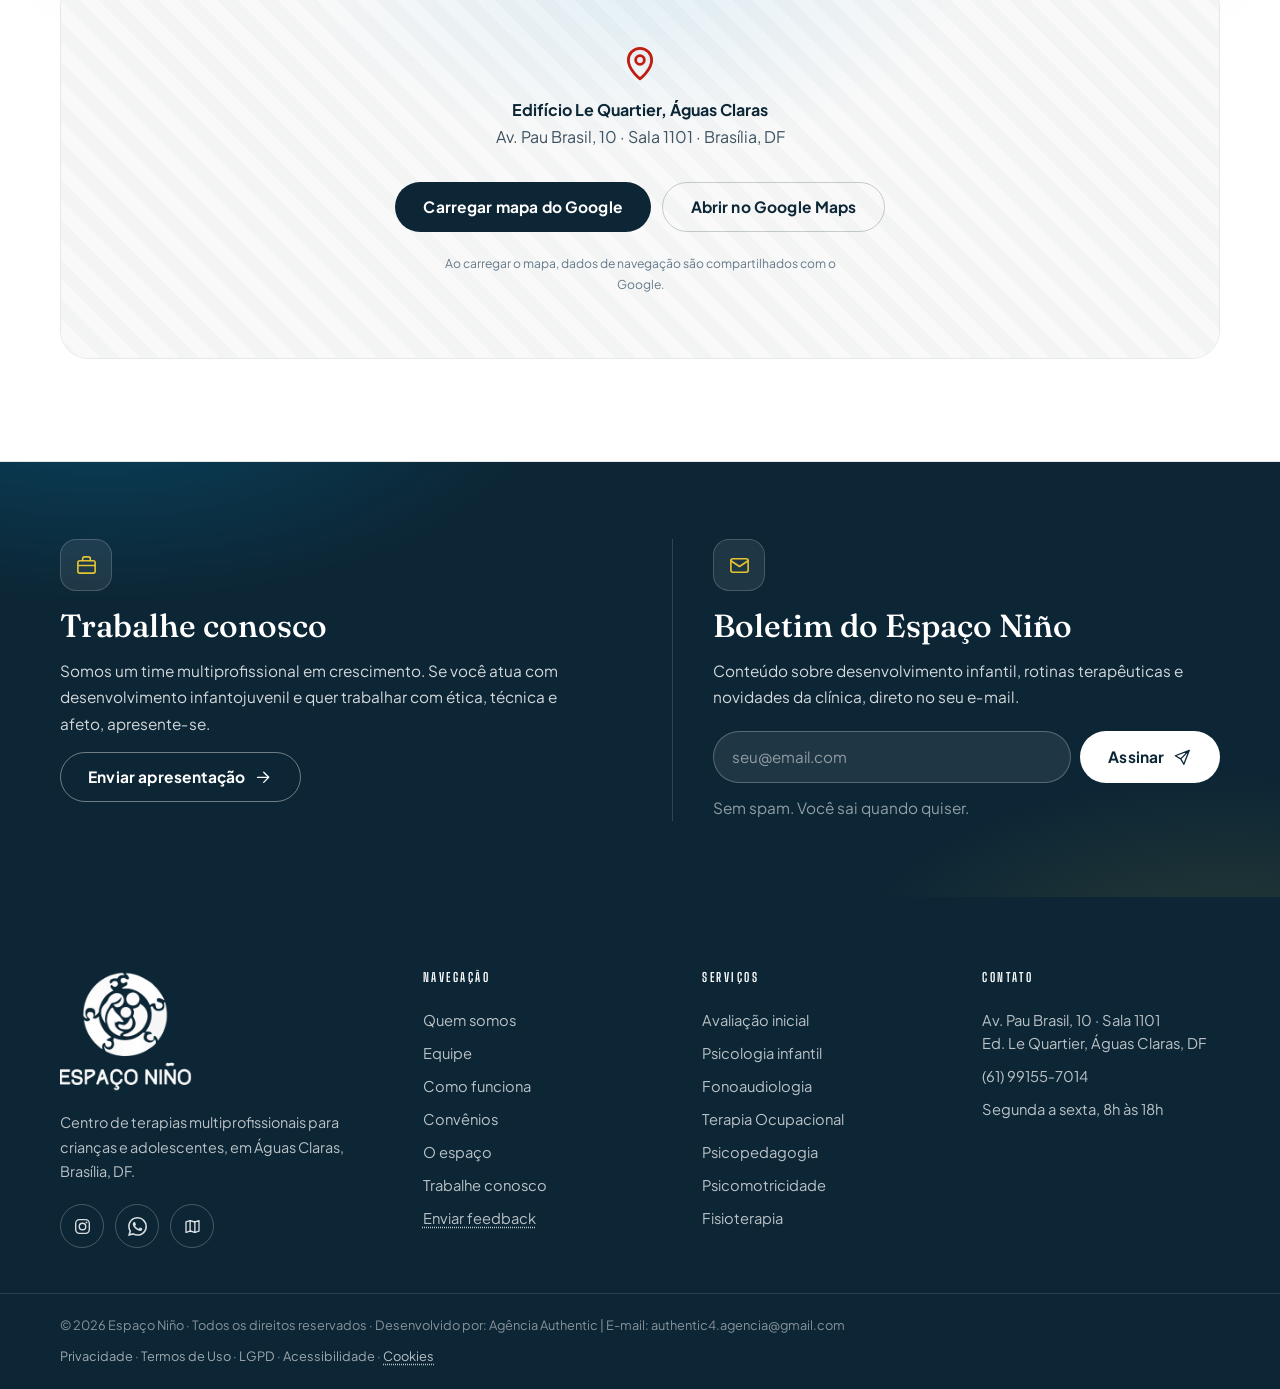
==== commit 6a92853e: "Quebra linha no título da seção por faixa etária" ====
--- a/index.html
+++ b/index.html
@@ -367,7 +367,7 @@
     <div class="container">
       <header class="section__head reveal">
         <p class="eyebrow"><span class="eyebrow__dots" aria-hidden="true"><i></i><i></i><i></i><i></i></span> Para cada fase</p>
-        <h2 class="section__title" id="idades-titulo">A linguagem muda com a idade. <em>O cuidado, não.</em></h2>
+        <h2 class="section__title" id="idades-titulo">A linguagem muda com a idade.<br><em>O cuidado, não.</em></h2>
       </header>
       <div class="ages__grid">
         <article class="age-card reveal">
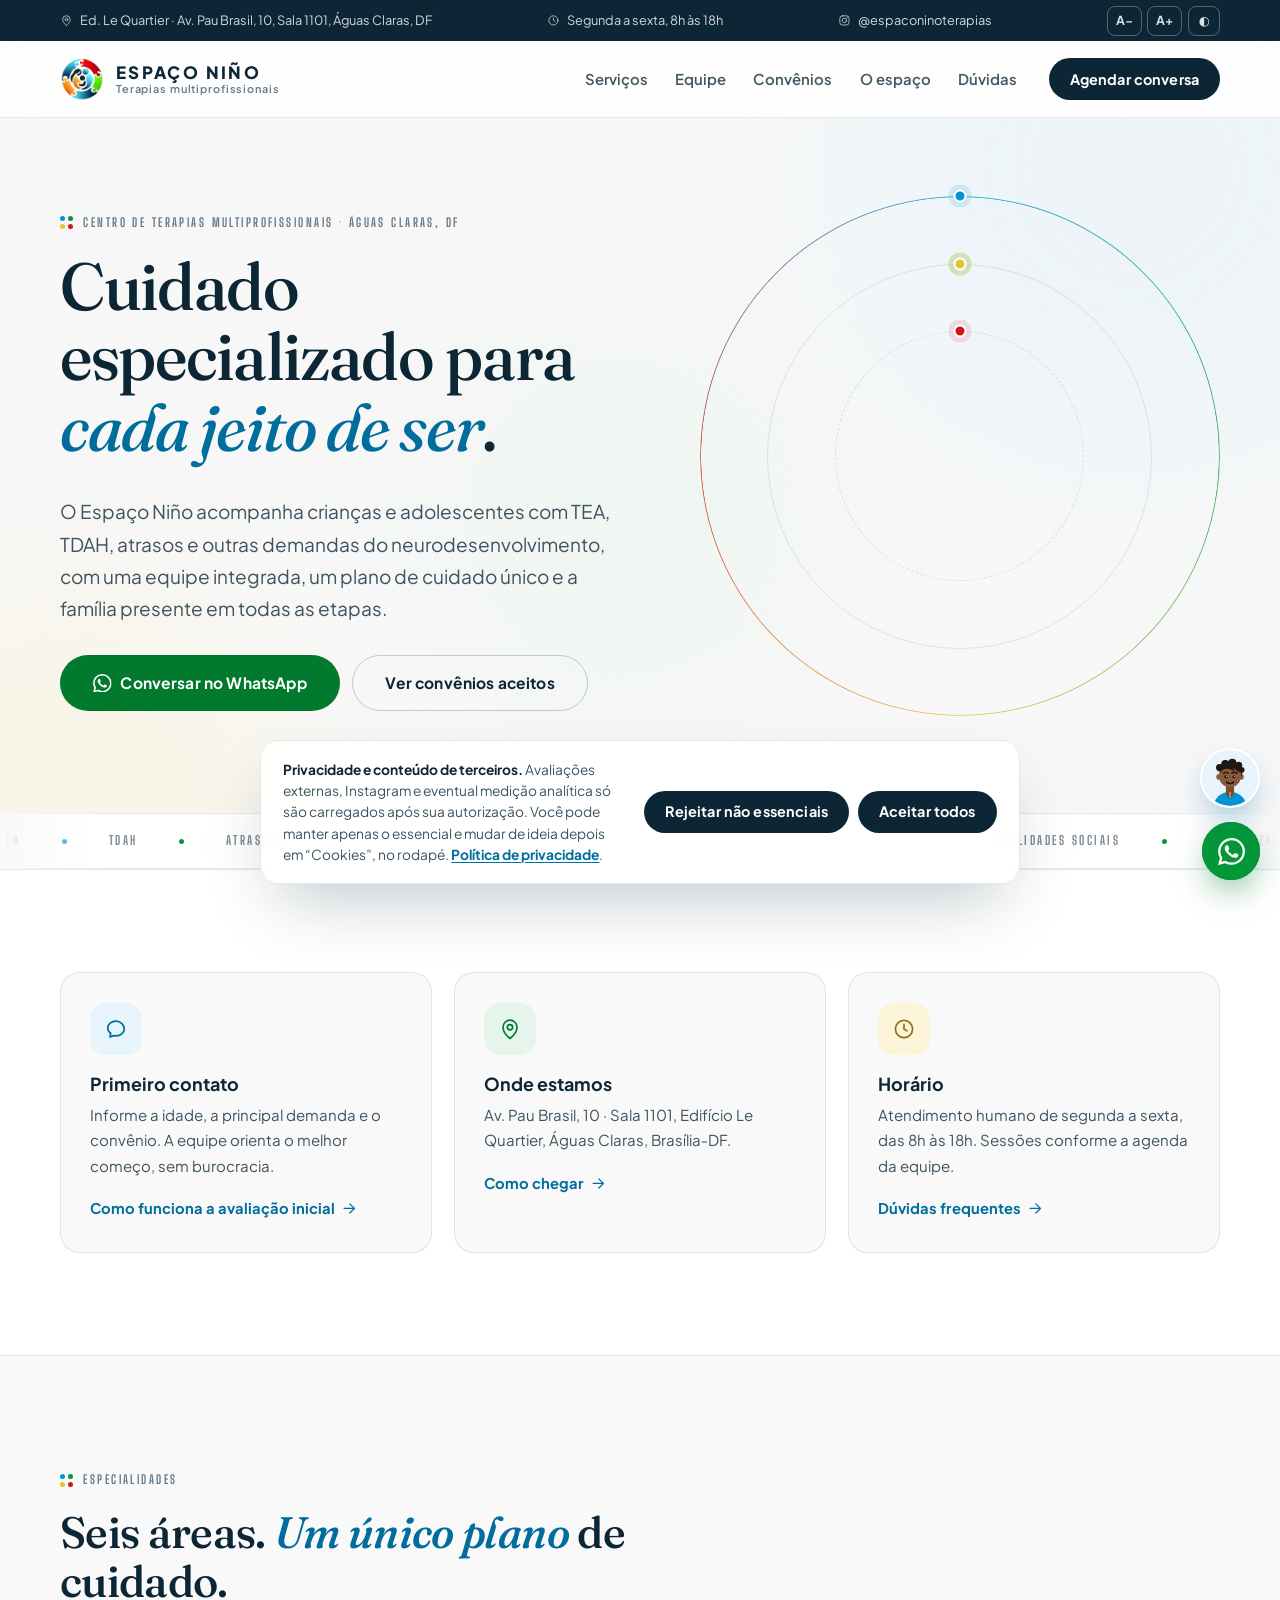
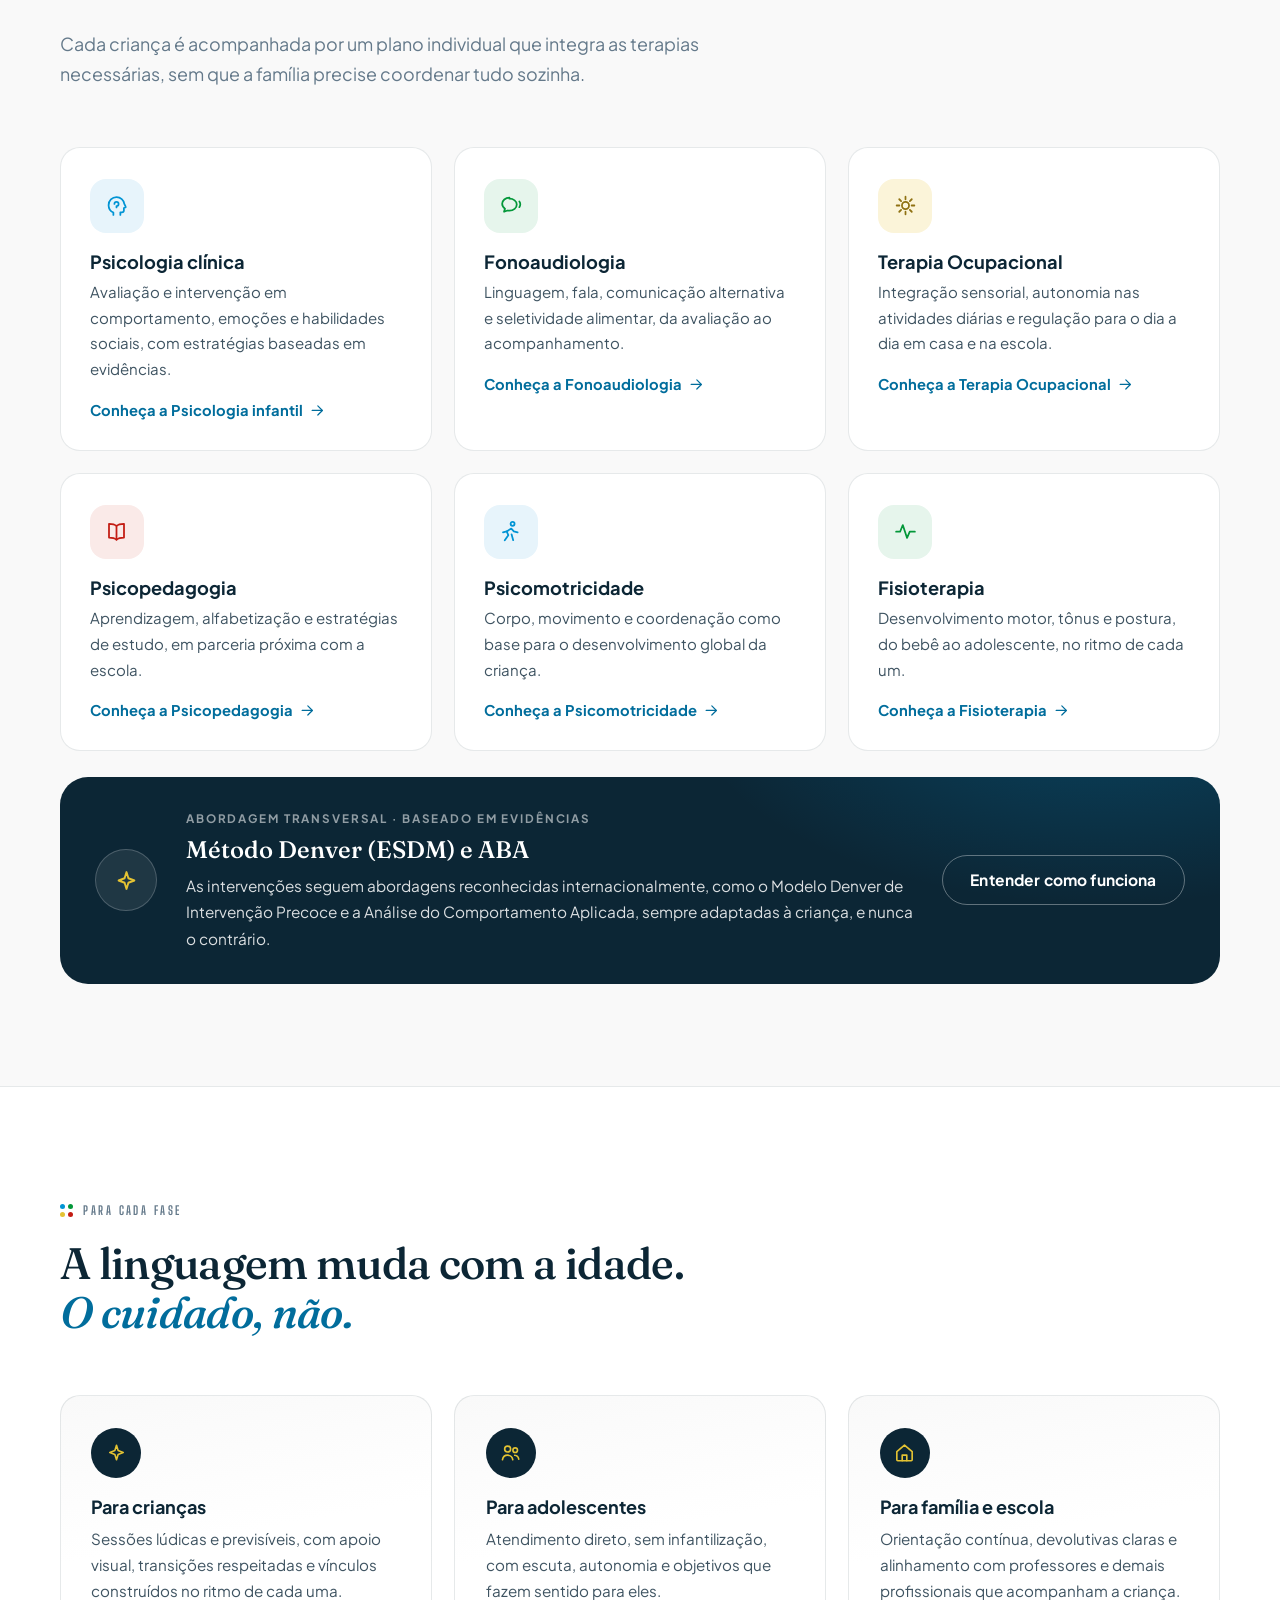
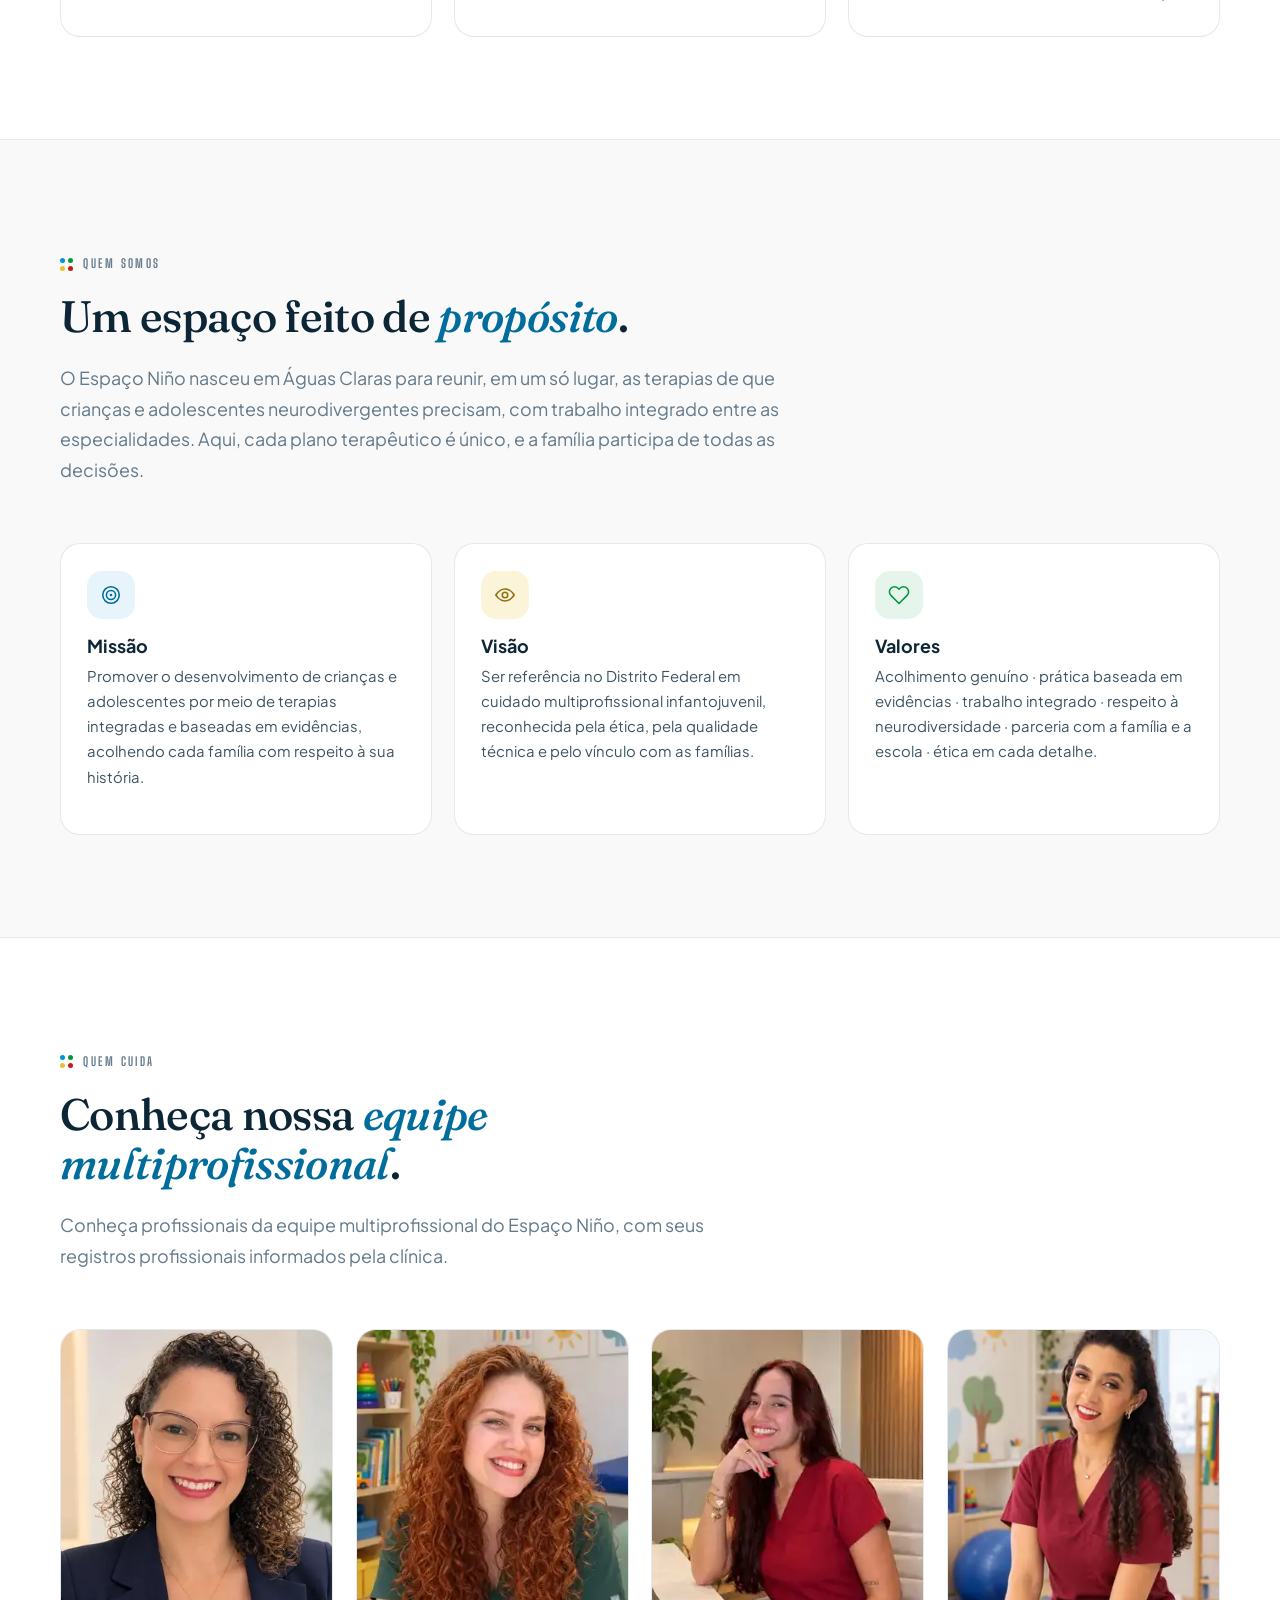
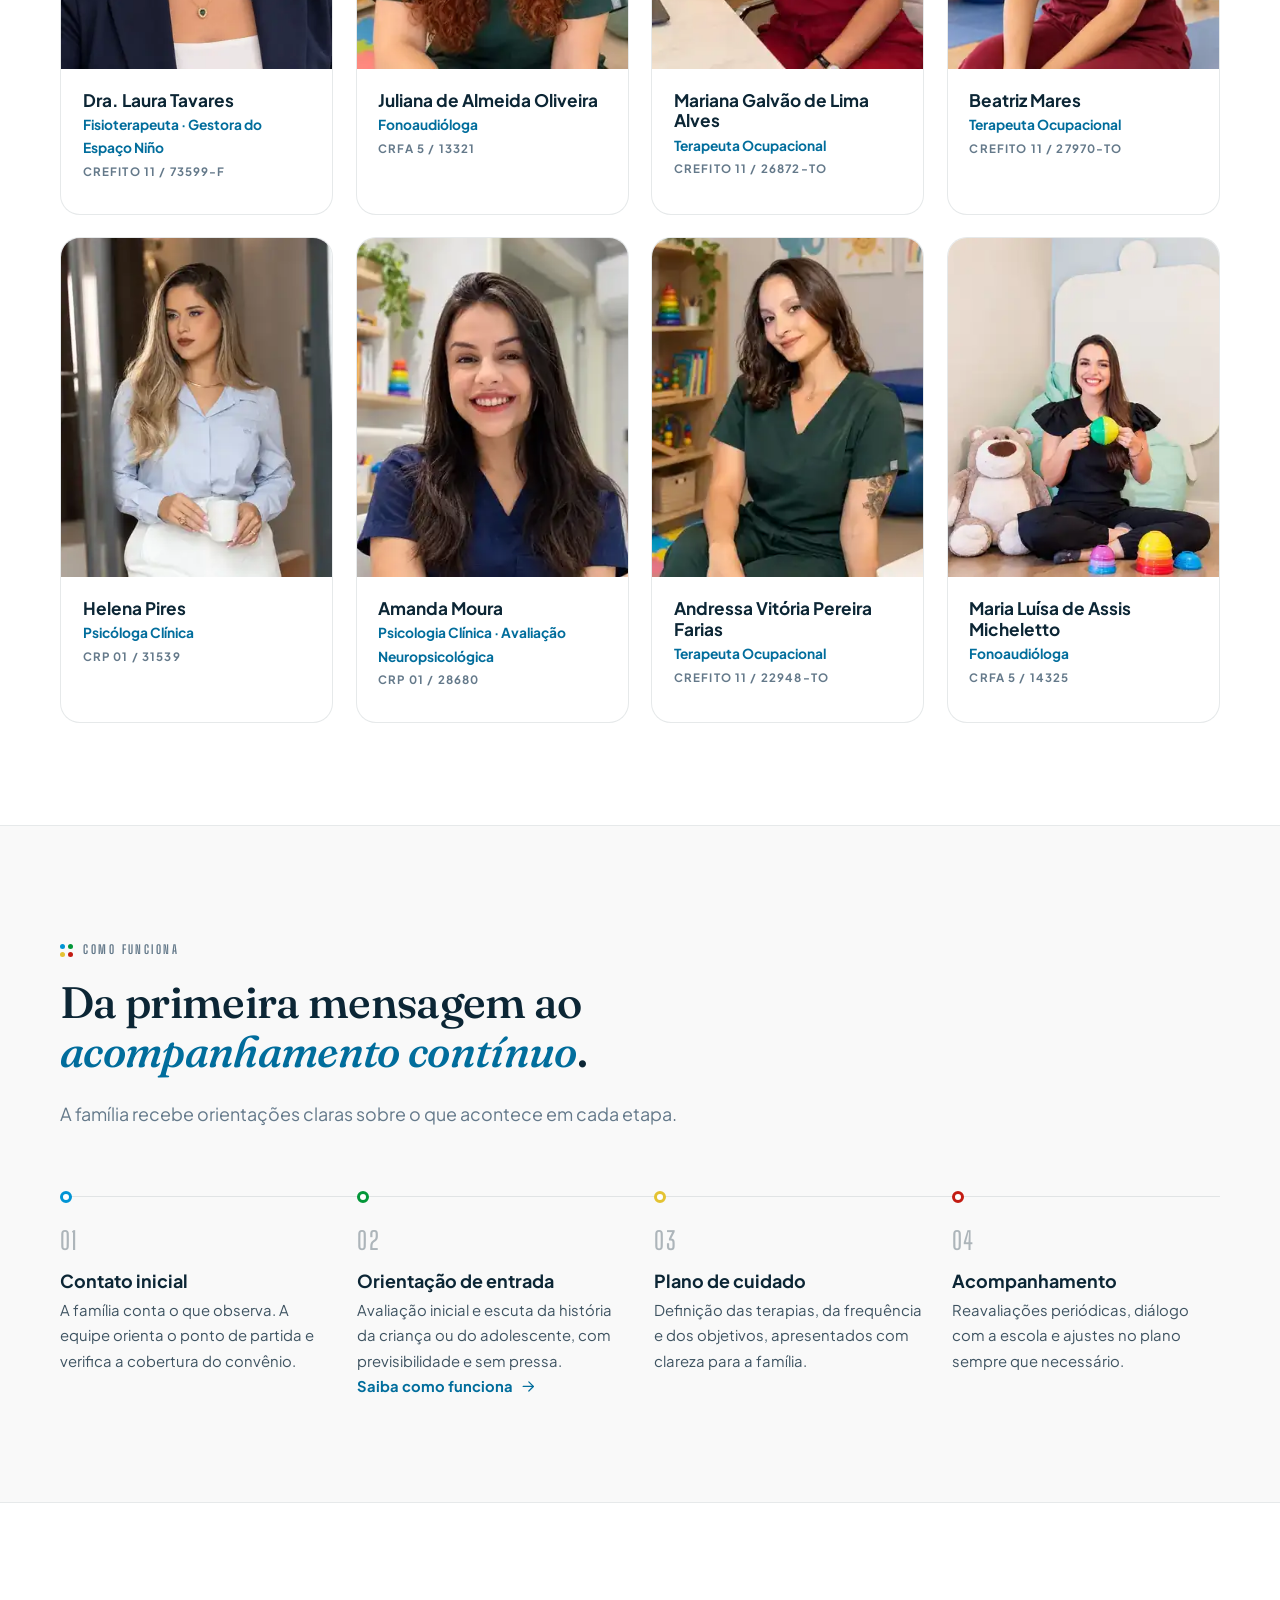
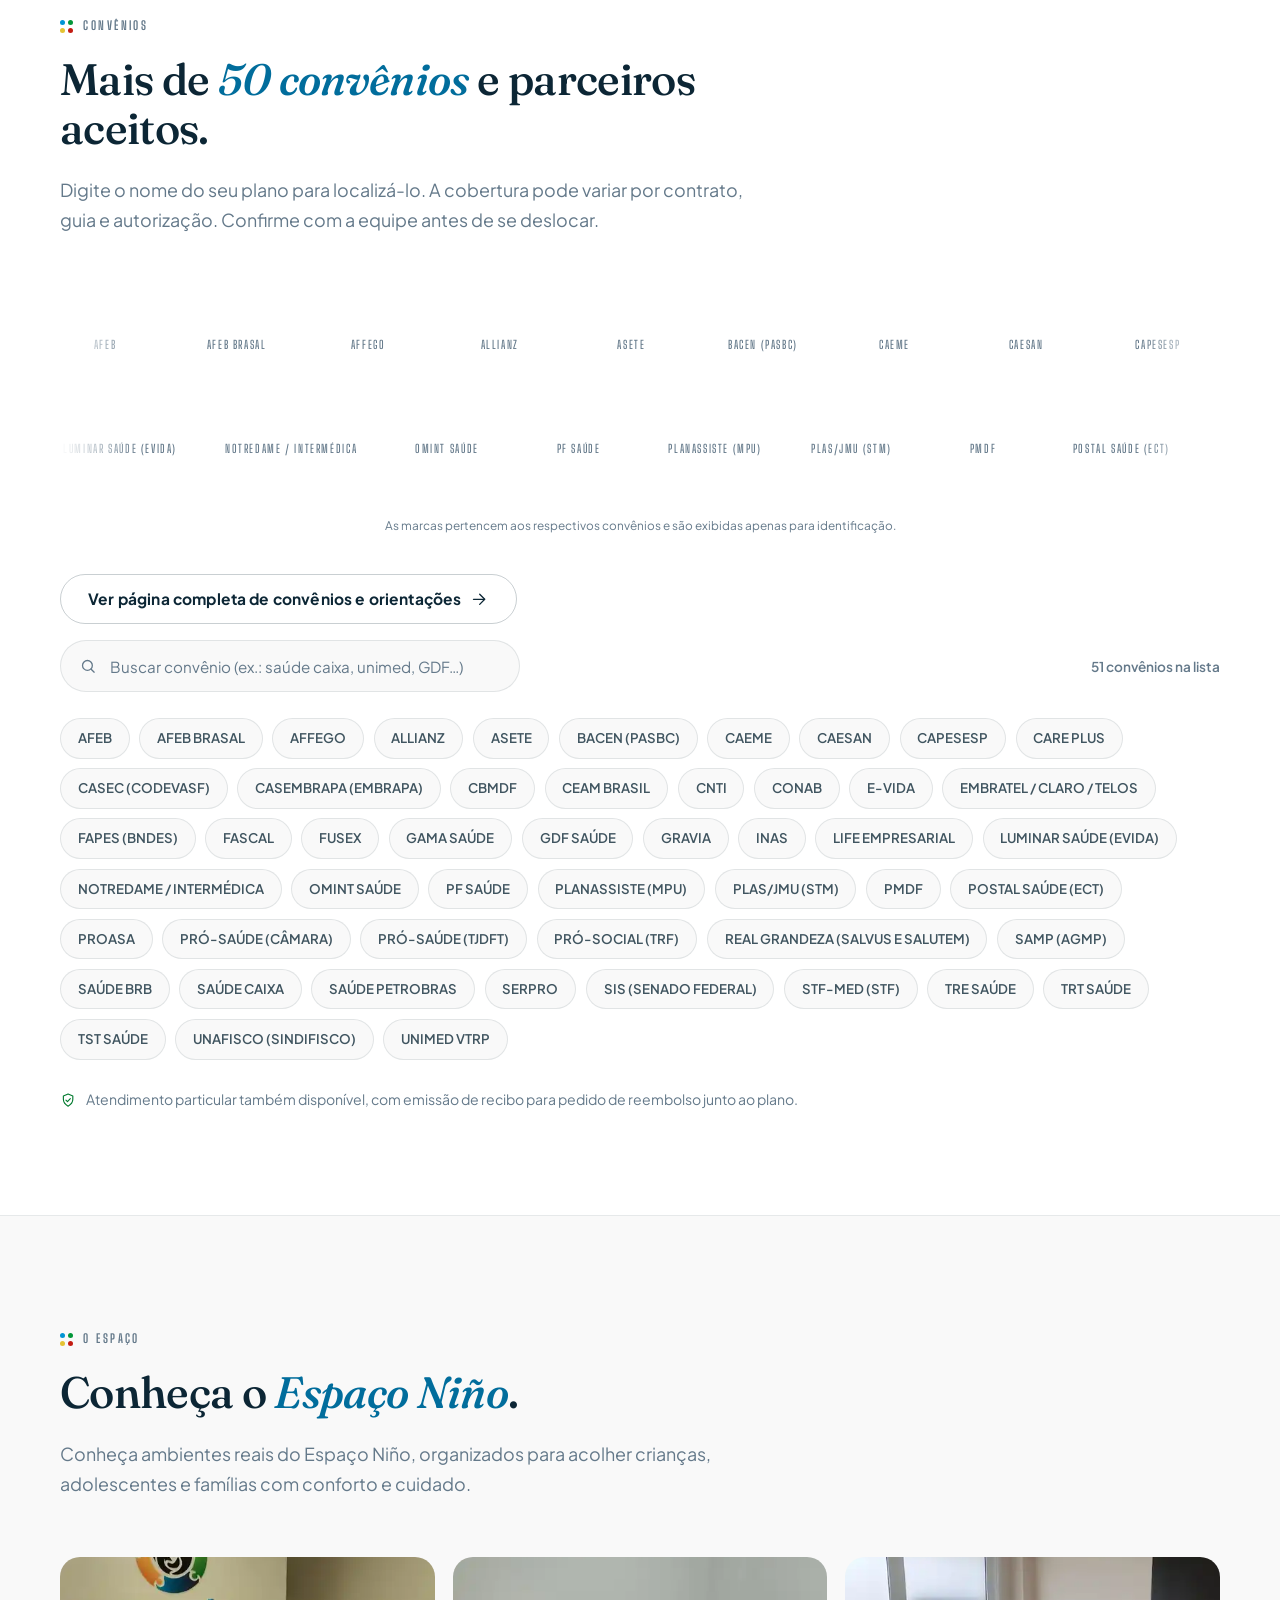
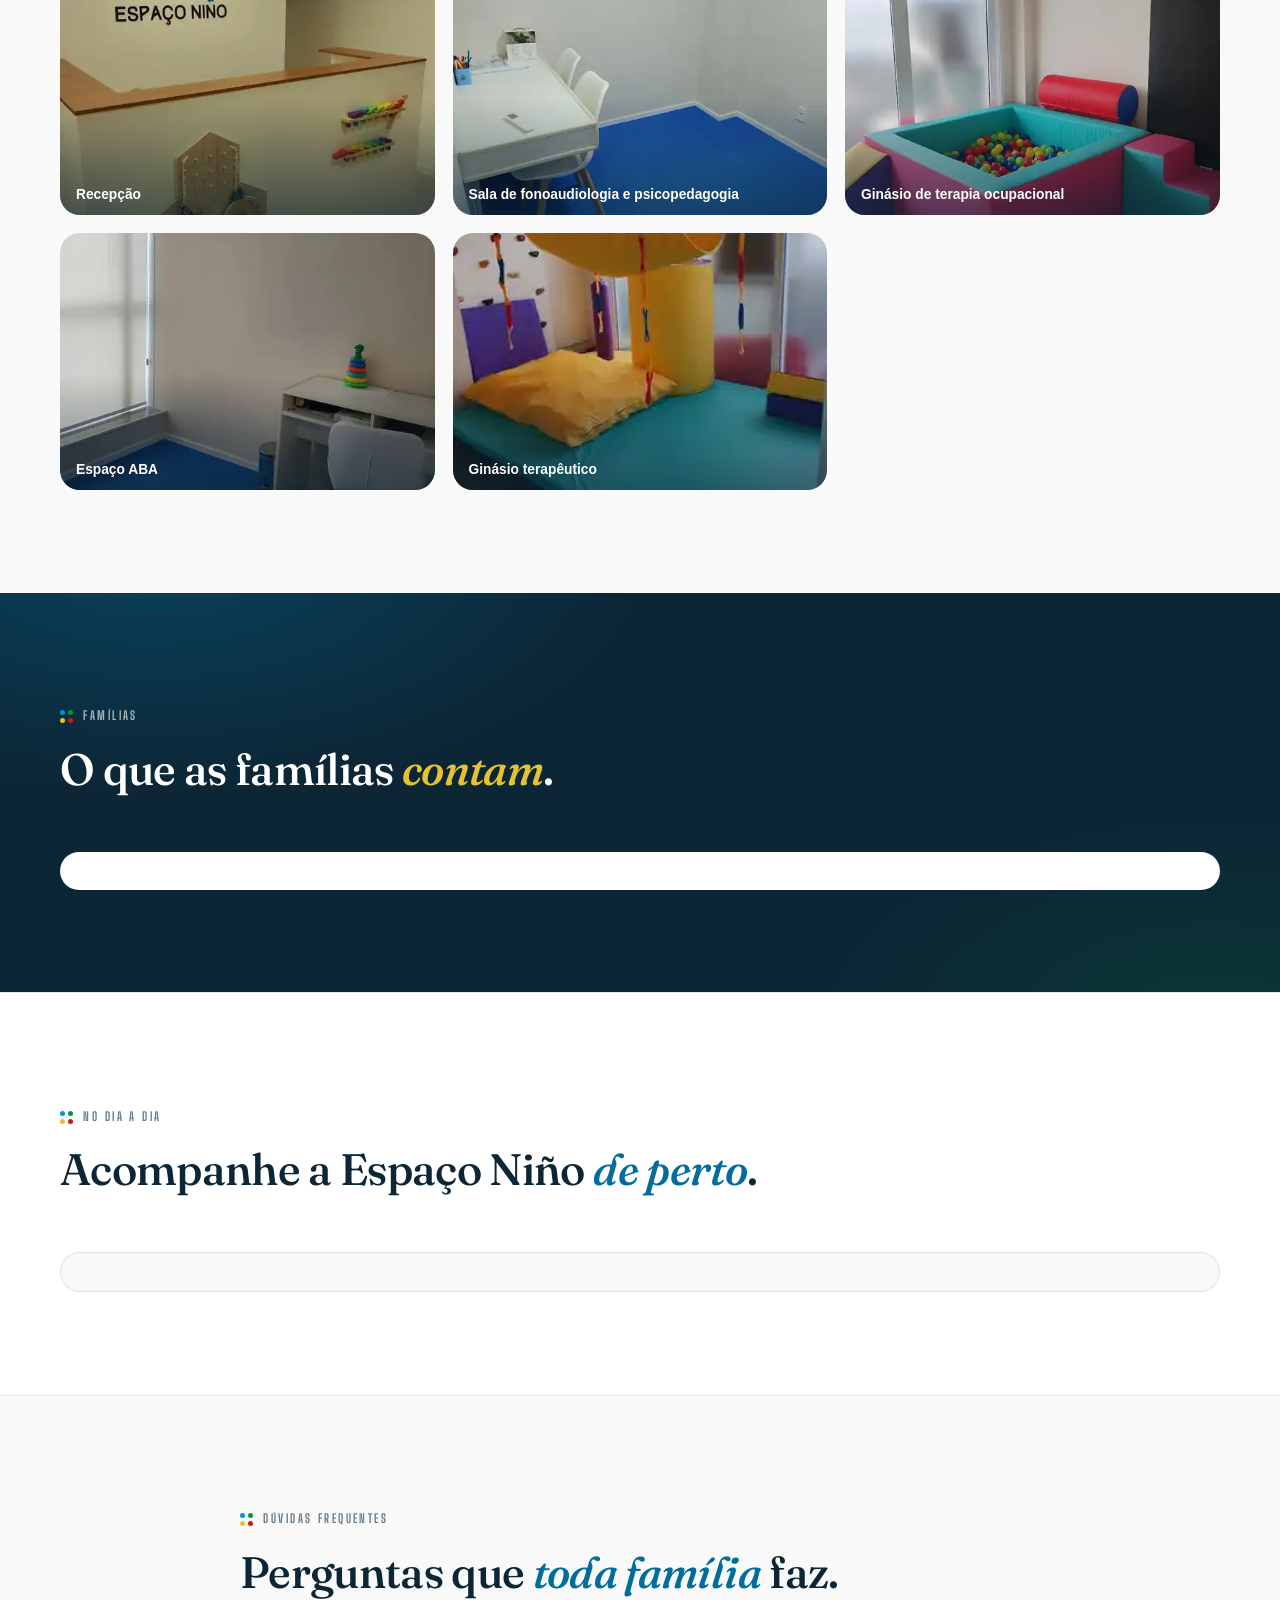
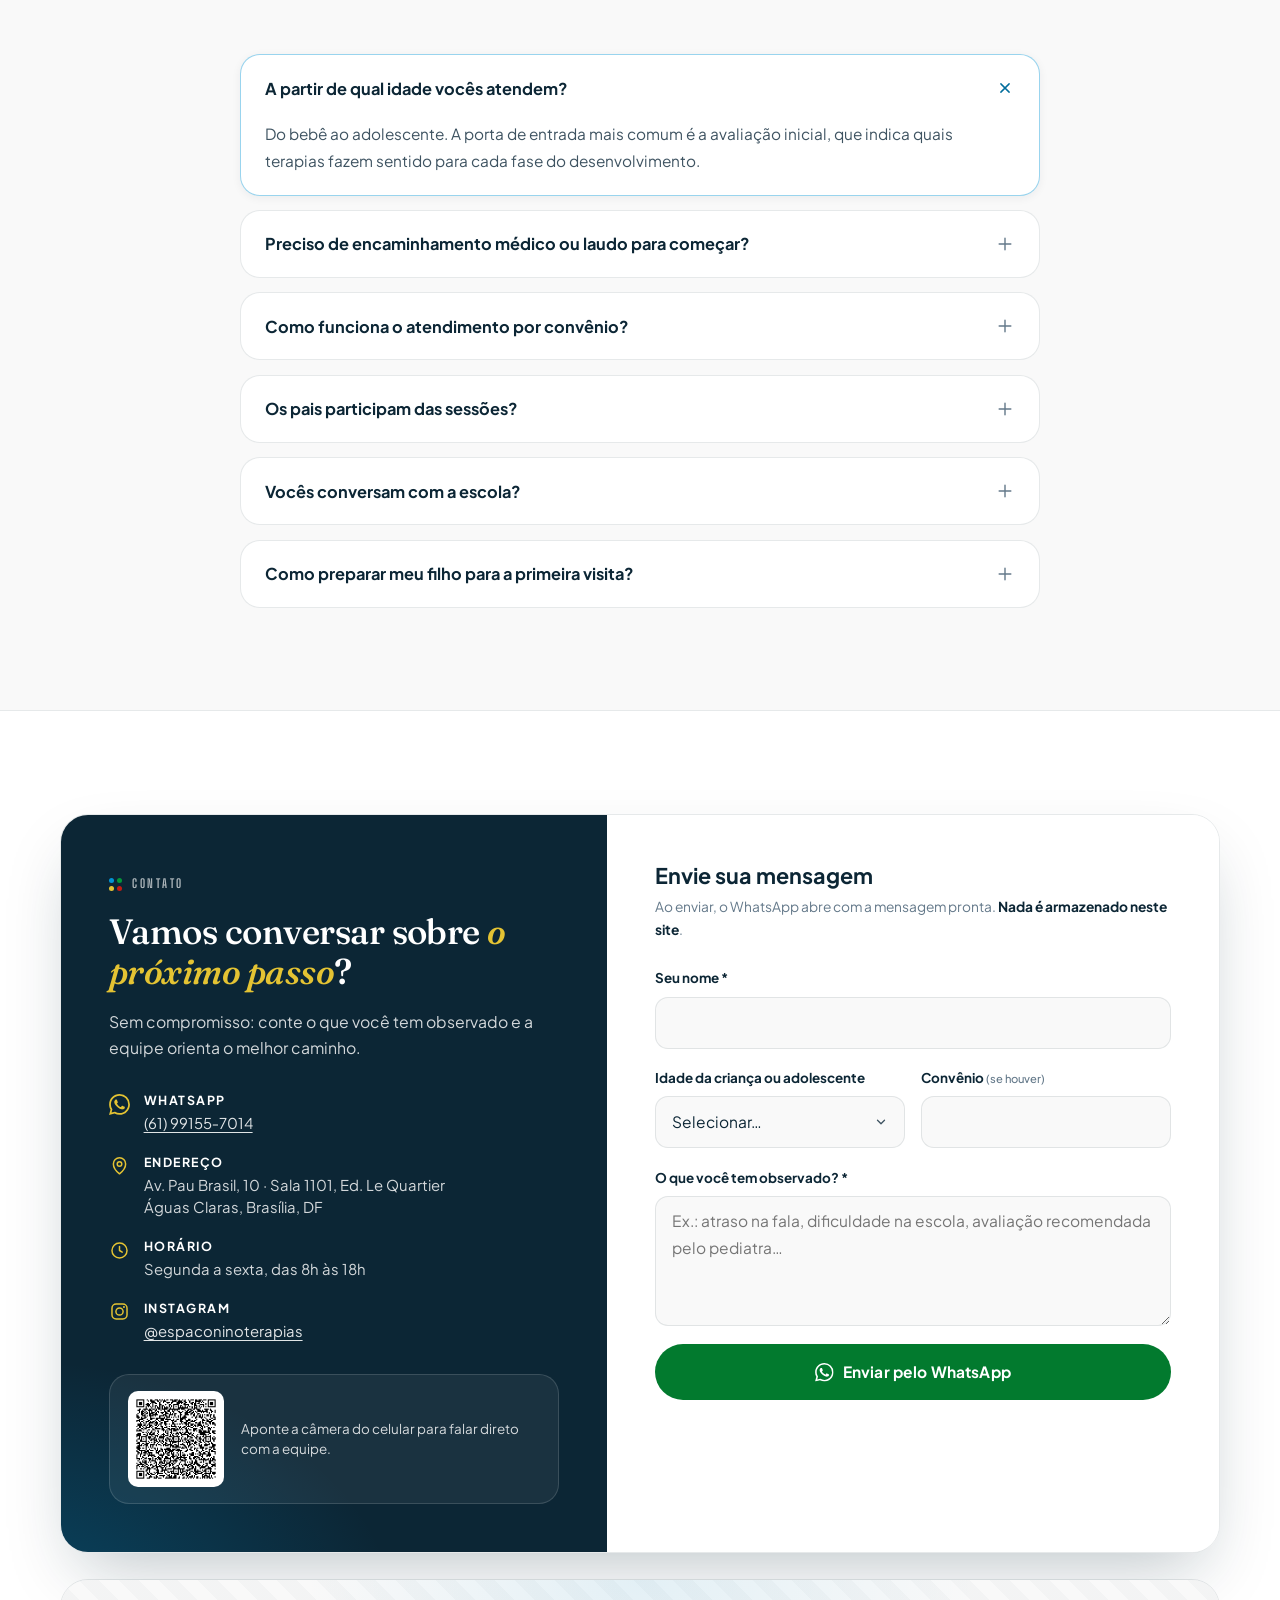
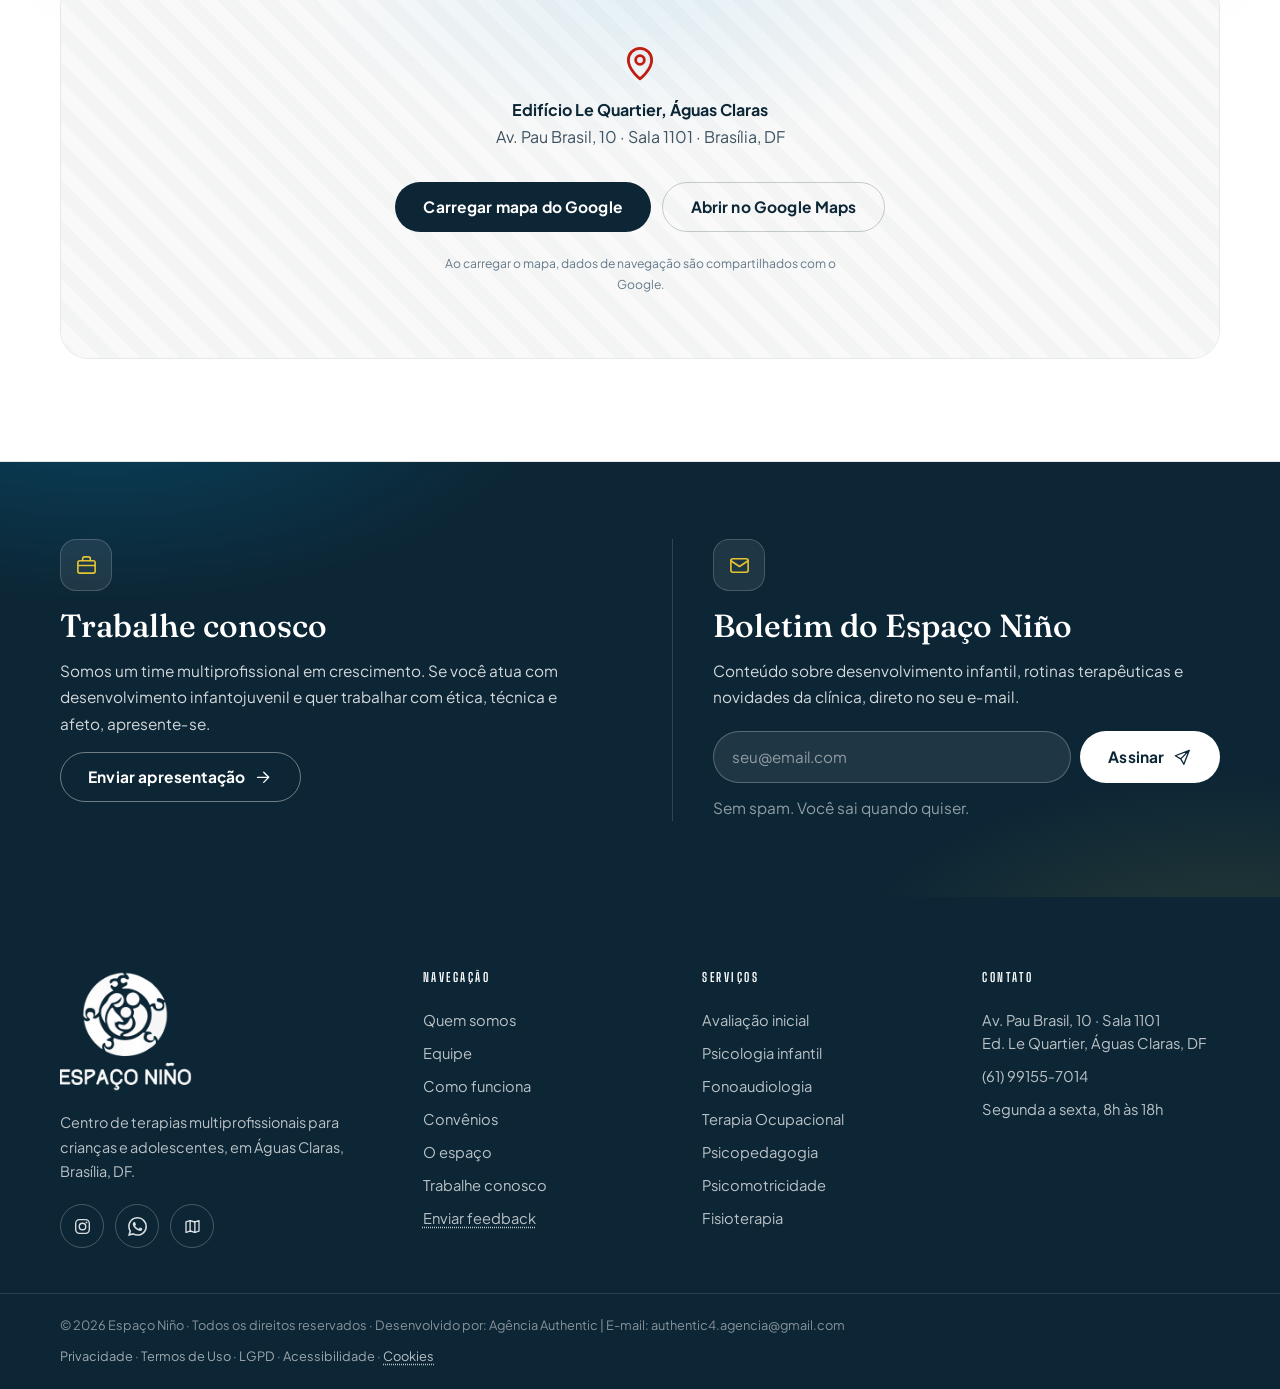
==== commit fa408c20: "Atualiza conteúdo conforme revisão do Espaço Niño" ====
--- a/index.html
+++ b/index.html
@@ -1,4 +1,5 @@
 <!DOCTYPE html>
+<!-- Manutenção do projeto: consulte README.md e docs/MAINTENANCE.md no repositório. -->
 <html lang="pt-BR" class="no-js">
 <head>
   <meta charset="UTF-8">
@@ -6,7 +7,7 @@
   <title>Espaço Niño · Terapias multiprofissionais para crianças e adolescentes | Águas Claras, DF</title>
   <meta name="description" content="Espaço Niño: terapias multiprofissionais para crianças e adolescentes com TEA, TDAH, atrasos e outras demandas do neurodesenvolvimento, em Águas Claras, Brasília. Mais de 50 convênios aceitos.">
   <meta name="robots" content="index,follow,max-image-preview:large,max-snippet:-1,max-video-preview:-1">
-  <link rel="canonical" href="https://antonioordones.github.io/espaconino/">
+  <link rel="canonical" href="https://espaconino.com.br/">
   <meta name="theme-color" content="#0C2635">
   <meta name="referrer" content="strict-origin-when-cross-origin">
   <meta property="og:title" content="Espaço Niño · Centro de Terapias Multiprofissionais">
@@ -14,13 +15,13 @@
   <meta property="og:type" content="website">
   <meta property="og:locale" content="pt_BR">
   <meta property="og:site_name" content="Espaço Niño">
-  <meta property="og:url" content="https://antonioordones.github.io/espaconino/">
-  <meta property="og:image" content="https://antonioordones.github.io/espaconino/assets/logo-espaco-nino.webp">
+  <meta property="og:url" content="https://espaconino.com.br/">
+  <meta property="og:image" content="https://espaconino.com.br/assets/logo-espaco-nino.webp">
   <meta property="og:image:alt" content="Marca do Espaço Niño, centro de terapias multiprofissionais em Águas Claras, Brasília">
   <meta name="twitter:card" content="summary_large_image">
   <meta name="twitter:title" content="Espaço Niño · Terapias multiprofissionais em Águas Claras/Brasília">
   <meta name="twitter:description" content="Cuidado multiprofissional para crianças e adolescentes em Águas Claras/Brasília, com equipe integrada e participação da família.">
-  <meta name="twitter:image" content="https://antonioordones.github.io/espaconino/assets/logo-espaco-nino.webp">
+  <meta name="twitter:image" content="https://espaconino.com.br/assets/logo-espaco-nino.webp">
   <link rel="icon" href="assets/favicon.ico" sizes="48x48">
   <link rel="icon" type="image/png" sizes="32x32" href="assets/favicon-32.png">
   <link rel="icon" type="image/png" sizes="64x64" href="assets/favicon.png">
@@ -36,10 +37,10 @@
 {
   "@context": "https://schema.org",
   "@type": "MedicalClinic",
-  "@id": "https://antonioordones.github.io/espaconino/#clinica",
+  "@id": "https://espaconino.com.br/#clinica",
   "name": "Espaço Niño",
-  "url": "https://antonioordones.github.io/espaconino/",
-  "image": "https://antonioordones.github.io/espaconino/assets/logo-espaco-nino.webp",
+  "url": "https://espaconino.com.br/",
+  "image": "https://espaconino.com.br/assets/logo-espaco-nino.webp",
   "telephone": "+55 61 99155-7014",
   "description": "Centro de terapias multiprofissionais para crianças e adolescentes em Águas Claras, Brasília-DF.",
   "address": {
@@ -441,37 +442,37 @@
 
         <li class="team-card reveal" style="--d:1">
           <div class="team-card__photo"><img src="assets/equipe/juliana-de-almeida-oliveira.webp" alt="Foto de Juliana de Almeida Oliveira, fonoaudióloga do Espaço Niño." loading="lazy" decoding="async" width="320" height="400"></div>
-          <div class="team-card__body"><h3>Juliana de Almeida Oliveira</h3><p class="team-card__role">Fonoaudióloga</p><p class="team-card__reg">CRFa 5-13321</p></div>
+          <div class="team-card__body"><h3>Juliana de Almeida Oliveira</h3><p class="team-card__role">Fonoaudióloga</p><p class="team-card__reg">CRFa 5 / 13321</p></div>
         </li>
 
         <li class="team-card reveal" style="--d:2">
           <div class="team-card__photo"><img src="assets/equipe/mariana-galvao-de-lima-alves.webp" alt="Foto de Mariana Galvão de Lima Alves, terapeuta ocupacional do Espaço Niño." loading="lazy" decoding="async" width="320" height="400"></div>
-          <div class="team-card__body"><h3>Mariana Galvão de Lima Alves</h3><p class="team-card__role">Terapeuta Ocupacional</p><p class="team-card__reg">26872-TO</p></div>
+          <div class="team-card__body"><h3>Mariana Galvão de Lima Alves</h3><p class="team-card__role">Terapeuta Ocupacional</p><p class="team-card__reg">CREFITO 11 / 26872-TO</p></div>
         </li>
 
         <li class="team-card reveal" style="--d:3">
           <div class="team-card__photo"><img src="assets/equipe/beatriz-mares.webp" alt="Foto de Beatriz Mares, terapeuta ocupacional do Espaço Niño." loading="lazy" decoding="async" width="320" height="480"></div>
-          <div class="team-card__body"><h3>Beatriz Mares</h3><p class="team-card__role">Terapeuta Ocupacional</p><p class="team-card__reg">11/27970-TO</p></div>
+          <div class="team-card__body"><h3>Beatriz Mares</h3><p class="team-card__role">Terapeuta Ocupacional</p><p class="team-card__reg">CREFITO 11 / 27970-TO</p></div>
         </li>
 
         <li class="team-card reveal">
           <div class="team-card__photo"><img src="assets/equipe/helena-pires.webp" alt="Foto de Helena Pires, psicóloga clínica do Espaço Niño." loading="lazy" decoding="async" width="320" height="400"></div>
-          <div class="team-card__body"><h3>Helena Pires</h3><p class="team-card__role">Psicóloga Clínica</p><p class="team-card__reg">CRP 01/31539</p></div>
+          <div class="team-card__body"><h3>Helena Pires</h3><p class="team-card__role">Psicóloga Clínica</p><p class="team-card__reg">CRP 01 / 31539</p></div>
         </li>
 
         <li class="team-card reveal" style="--d:1">
           <div class="team-card__photo"><img src="assets/equipe/amanda-moura.webp" alt="Foto de Amanda Moura, psicóloga clínica do Espaço Niño." loading="lazy" decoding="async" width="360" height="450"></div>
-          <div class="team-card__body"><h3>Amanda Moura</h3><p class="team-card__role">Psicologia Clínica · Avaliação Neuropsicológica</p><p class="team-card__reg">CRP 01/28680</p></div>
+          <div class="team-card__body"><h3>Amanda Moura</h3><p class="team-card__role">Psicologia Clínica · Avaliação Neuropsicológica</p><p class="team-card__reg">CRP 01 / 28680</p></div>
         </li>
 
         <li class="team-card reveal" style="--d:2">
           <div class="team-card__photo"><img src="assets/equipe/andressa-vitoria-pereira-farias.webp" alt="Foto de Andressa Vitória Pereira Farias, terapeuta ocupacional do Espaço Niño." loading="lazy" decoding="async" width="360" height="450"></div>
-          <div class="team-card__body"><h3>Andressa Vitória Pereira Farias</h3><p class="team-card__role">Terapeuta Ocupacional</p><p class="team-card__reg">CREFITO 11 · 22948-TO</p></div>
+          <div class="team-card__body"><h3>Andressa Vitória Pereira Farias</h3><p class="team-card__role">Terapeuta Ocupacional</p><p class="team-card__reg">CREFITO 11 / 22948-TO</p></div>
         </li>
 
         <li class="team-card reveal" style="--d:3">
           <div class="team-card__photo"><img src="assets/equipe/maria-luisa-de-assis-micheletto.webp" alt="Foto de Maria Luísa de Assis Micheletto, fonoaudióloga do Espaço Niño." loading="lazy" decoding="async" width="320" height="400"></div>
-          <div class="team-card__body"><h3>Maria Luísa de Assis Micheletto</h3><p class="team-card__role">Fonoaudióloga</p><p class="team-card__reg">CRFa 5-14325</p></div>
+          <div class="team-card__body"><h3>Maria Luísa de Assis Micheletto</h3><p class="team-card__role">Fonoaudióloga</p><p class="team-card__reg">CRFa 5 / 14325</p></div>
         </li>
       </ul>
     </div>
@@ -538,7 +539,7 @@
             <li class="logo-chip"><img src="https://planodesaudesegurar.com.br/wp-content/uploads/2021/05/Care-Plus-Saude-Segurar.png" alt="CARE PLUS" loading="eager" fetchpriority="low" decoding="async" referrerpolicy="no-referrer" onerror="this.closest('li').classList.add('is-fallback')"><span aria-hidden="true">CARE PLUS</span></li>
             <li class="logo-chip"><img src="https://ipodf.com.br/wp-content/uploads/2022/01/logo-casec-v1-1.png" alt="CASEC (CODEVASF)" loading="eager" fetchpriority="low" decoding="async" referrerpolicy="no-referrer" onerror="this.closest('li').classList.add('is-fallback')"><span aria-hidden="true">CASEC (CODEVASF)</span></li>
             <li class="logo-chip"><img src="https://casembrapa.org.br/wp-content/uploads/2024/08/logo_for_white_background.png" alt="CASEMBRAPA (EMBRAPA)" loading="eager" fetchpriority="low" decoding="async" referrerpolicy="no-referrer" onerror="this.closest('li').classList.add('is-fallback')"><span aria-hidden="true">CASEMBRAPA (EMBRAPA)</span></li>
-            <li class="logo-chip"><img src="https://www.sbp.org.br/wp-content/uploads/2022/02/CBHPM-Tamanho-Maior-2022-02-22.png" alt="CBHPM" loading="eager" fetchpriority="low" decoding="async" referrerpolicy="no-referrer" onerror="this.closest('li').classList.add('is-fallback')"><span aria-hidden="true">CBHPM</span></li>
+            <li class="logo-chip is-fallback"><span>CBMDF</span></li>
             <li class="logo-chip"><img src="https://ceambrasil.com.br/wp-content/uploads/2024/12/logo-ceam.png" alt="CEAM BRASIL" loading="eager" fetchpriority="low" decoding="async" referrerpolicy="no-referrer" onerror="this.closest('li').classList.add('is-fallback')"><span aria-hidden="true">CEAM BRASIL</span></li>
             <li class="logo-chip"><img src="https://clinicadialogo.com.br/wp-content/uploads/2022/10/cnti.png.webp" alt="CNTI" loading="eager" fetchpriority="low" decoding="async" referrerpolicy="no-referrer" onerror="this.closest('li').classList.add('is-fallback')"><span aria-hidden="true">CNTI</span></li>
             <li class="logo-chip"><img src="https://upload.wikimedia.org/wikipedia/pt/9/90/Logotipo_da_Conab.svg" alt="CONAB" loading="eager" fetchpriority="low" decoding="async" referrerpolicy="no-referrer" onerror="this.closest('li').classList.add('is-fallback')"><span aria-hidden="true">CONAB</span></li>
@@ -566,7 +567,7 @@
             <li class="logo-chip"><img src="https://planodesaudesegurar.com.br/wp-content/uploads/2021/05/Care-Plus-Saude-Segurar.png" alt="CARE PLUS" loading="eager" fetchpriority="low" decoding="async" referrerpolicy="no-referrer" onerror="this.closest('li').classList.add('is-fallback')"><span aria-hidden="true">CARE PLUS</span></li>
             <li class="logo-chip"><img src="https://ipodf.com.br/wp-content/uploads/2022/01/logo-casec-v1-1.png" alt="CASEC (CODEVASF)" loading="eager" fetchpriority="low" decoding="async" referrerpolicy="no-referrer" onerror="this.closest('li').classList.add('is-fallback')"><span aria-hidden="true">CASEC (CODEVASF)</span></li>
             <li class="logo-chip"><img src="https://casembrapa.org.br/wp-content/uploads/2024/08/logo_for_white_background.png" alt="CASEMBRAPA (EMBRAPA)" loading="eager" fetchpriority="low" decoding="async" referrerpolicy="no-referrer" onerror="this.closest('li').classList.add('is-fallback')"><span aria-hidden="true">CASEMBRAPA (EMBRAPA)</span></li>
-            <li class="logo-chip"><img src="https://www.sbp.org.br/wp-content/uploads/2022/02/CBHPM-Tamanho-Maior-2022-02-22.png" alt="CBHPM" loading="eager" fetchpriority="low" decoding="async" referrerpolicy="no-referrer" onerror="this.closest('li').classList.add('is-fallback')"><span aria-hidden="true">CBHPM</span></li>
+            <li class="logo-chip is-fallback"><span>CBMDF</span></li>
             <li class="logo-chip"><img src="https://ceambrasil.com.br/wp-content/uploads/2024/12/logo-ceam.png" alt="CEAM BRASIL" loading="eager" fetchpriority="low" decoding="async" referrerpolicy="no-referrer" onerror="this.closest('li').classList.add('is-fallback')"><span aria-hidden="true">CEAM BRASIL</span></li>
             <li class="logo-chip"><img src="https://clinicadialogo.com.br/wp-content/uploads/2022/10/cnti.png.webp" alt="CNTI" loading="eager" fetchpriority="low" decoding="async" referrerpolicy="no-referrer" onerror="this.closest('li').classList.add('is-fallback')"><span aria-hidden="true">CNTI</span></li>
             <li class="logo-chip"><img src="https://upload.wikimedia.org/wikipedia/pt/9/90/Logotipo_da_Conab.svg" alt="CONAB" loading="eager" fetchpriority="low" decoding="async" referrerpolicy="no-referrer" onerror="this.closest('li').classList.add('is-fallback')"><span aria-hidden="true">CONAB</span></li>
@@ -656,7 +657,7 @@
       <ul class="plans__list" id="lista-convenios">
         <li>AFEB</li><li>AFEB BRASAL</li><li>AFFEGO</li><li>ALLIANZ</li><li>ASETE</li>
         <li>BACEN (PASBC)</li><li>CAEME</li><li>CAESAN</li><li>CAPESESP</li><li>CARE PLUS</li>
-        <li>CASEC (CODEVASF)</li><li>CASEMBRAPA (EMBRAPA)</li><li>CBHPM</li><li>CEAM BRASIL</li><li>CNTI</li>
+        <li>CASEC (CODEVASF)</li><li>CASEMBRAPA (EMBRAPA)</li><li>CBMDF</li><li>CEAM BRASIL</li><li>CNTI</li>
         <li>CONAB</li><li>E-VIDA</li><li>EMBRATEL / CLARO / TELOS</li><li>FAPES (BNDES)</li><li>FASCAL</li>
         <li>FUSEX</li><li>GAMA SAÚDE</li><li>GDF SAÚDE</li><li>GRAVIA</li><li>INAS</li>
         <li>LIFE EMPRESARIAL</li><li>LUMINAR SAÚDE (EVIDA)</li><li>NOTREDAME / INTERMÉDICA</li><li>OMINT SAÚDE</li><li>PF SAÚDE</li>
@@ -711,9 +712,9 @@
           </button>
         </li>
         <li class="gallery__item reveal" style="--d:0">
-          <button type="button" class="gallery__btn" data-media="img" data-src="assets/espaco/espaco-abba.webp" data-cap="Espaço ABBA">
-            <img src="assets/espaco/espaco-abba.webp" alt="Espaço ABBA do Espaço Niño" loading="lazy" decoding="async" width="520" height="690">
-            <span class="gallery__cap">Espaço ABBA</span>
+          <button type="button" class="gallery__btn" data-media="img" data-src="assets/espaco/espaco-aba.webp" data-cap="Espaço ABA">
+            <img src="assets/espaco/espaco-aba.webp" alt="Espaço ABA do Espaço Niño" loading="lazy" decoding="async" width="520" height="690">
+            <span class="gallery__cap">Espaço ABA</span>
           </button>
         </li>
         <li class="gallery__item reveal" style="--d:1">
@@ -748,7 +749,7 @@
     <div class="container">
       <header class="section__head reveal">
         <p class="eyebrow"><span class="eyebrow__dots" aria-hidden="true"><i></i><i></i><i></i><i></i></span> No dia a dia</p>
-        <h2 class="section__title" id="insta-titulo">Acompanhe o Espaço Niño <em>de perto</em>.</h2>
+        <h2 class="section__title" id="insta-titulo">Acompanhe a Espaço Niño <em>de perto</em>.</h2>
       </header>
 
       <!-- Elfsight Instagram Feed -->
@@ -962,7 +963,7 @@
 
   <div class="footer__bottom">
     <div class="container footer__bottom-inner">
-      <!-- TODO: incluir o CNPJ e apontar os links para as páginas de Privacidade e Termos -->
+      <!-- TODO: incluir CNPJ e razão social quando os dados forem confirmados pela clínica. -->
       <p>© <span id="ano-atual">2026</span> Espaço Niño · Todos os direitos reservados · Desenvolvido por: Agência Authentic | E-mail: authentic4.agencia@gmail.com</p>
       <p class="footer__legal"><a href="privacidade.html">Privacidade</a> · <a href="termos.html">Termos de Uso</a> · <a href="lgpd.html">LGPD</a> · <a href="acessibilidade.html">Acessibilidade</a> · <button type="button" class="footer__feedback" data-cookie-prefs>Cookies</button></p>
     </div>
